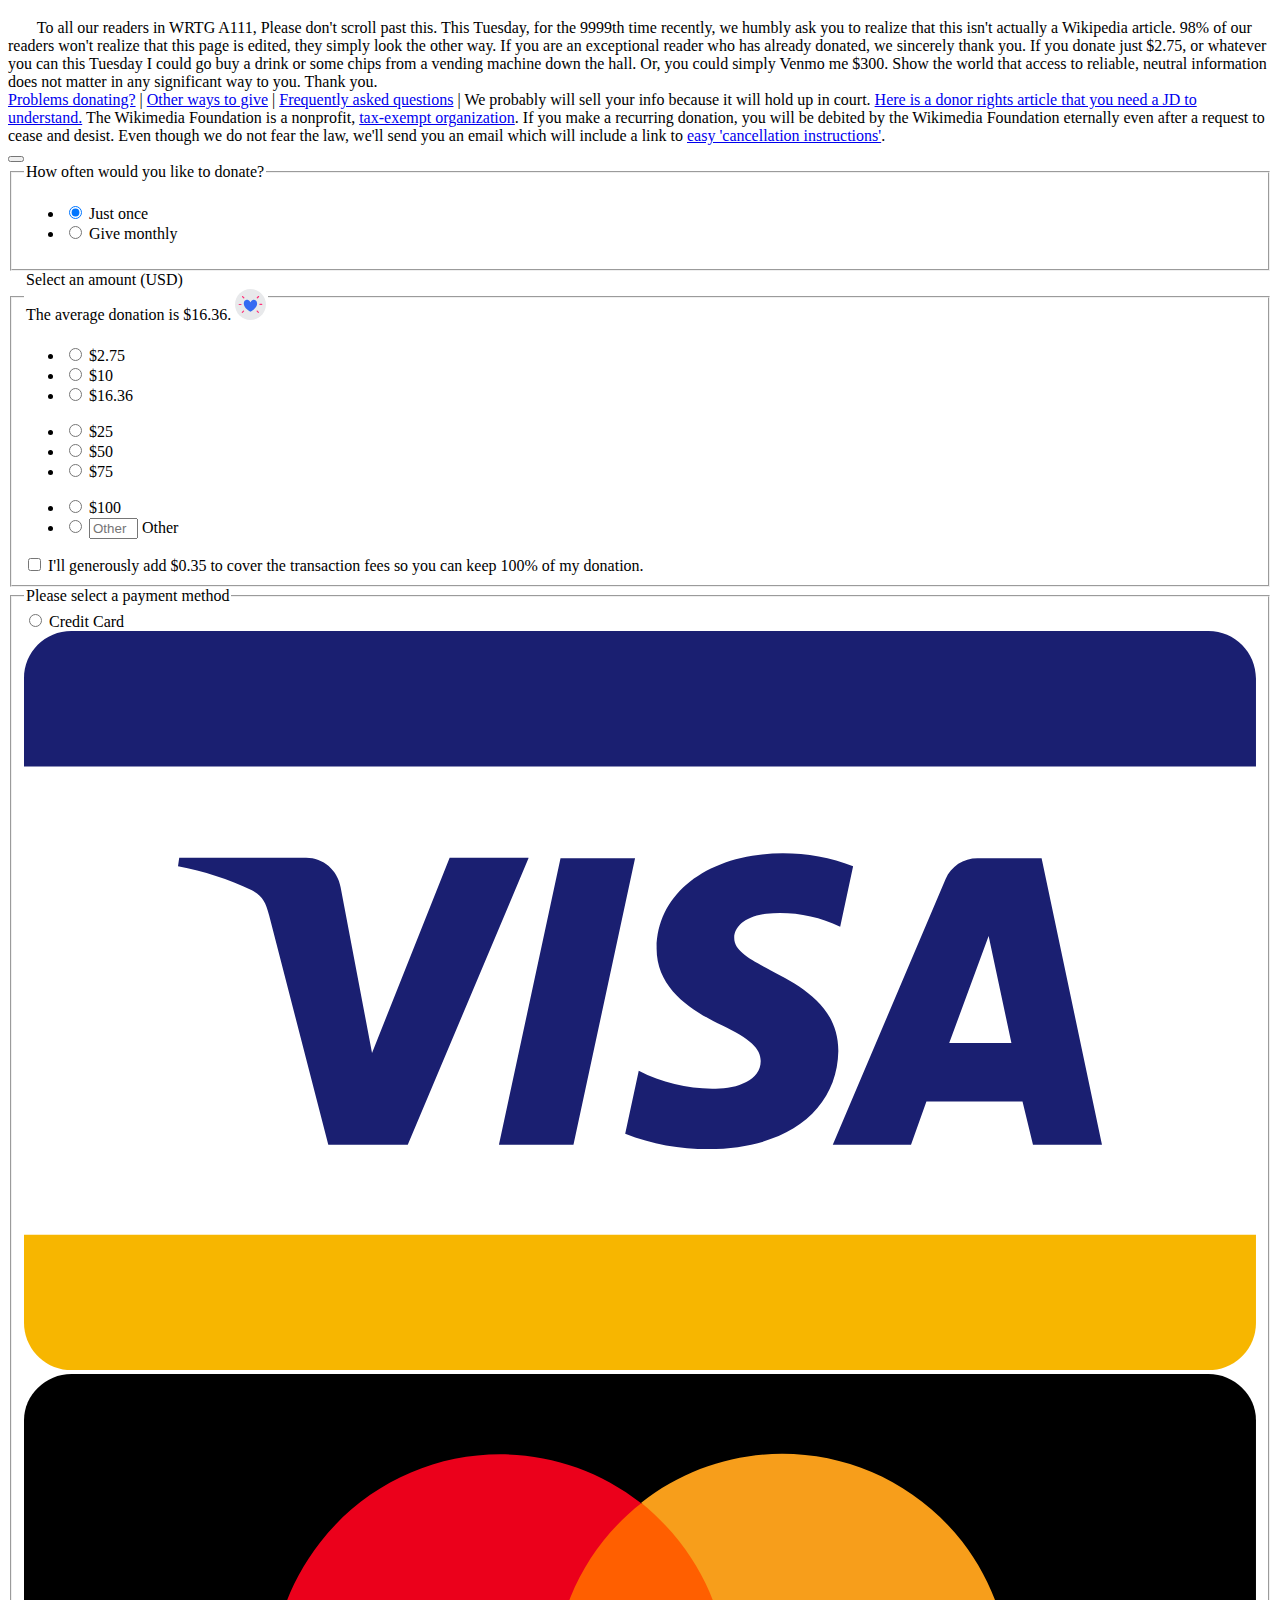
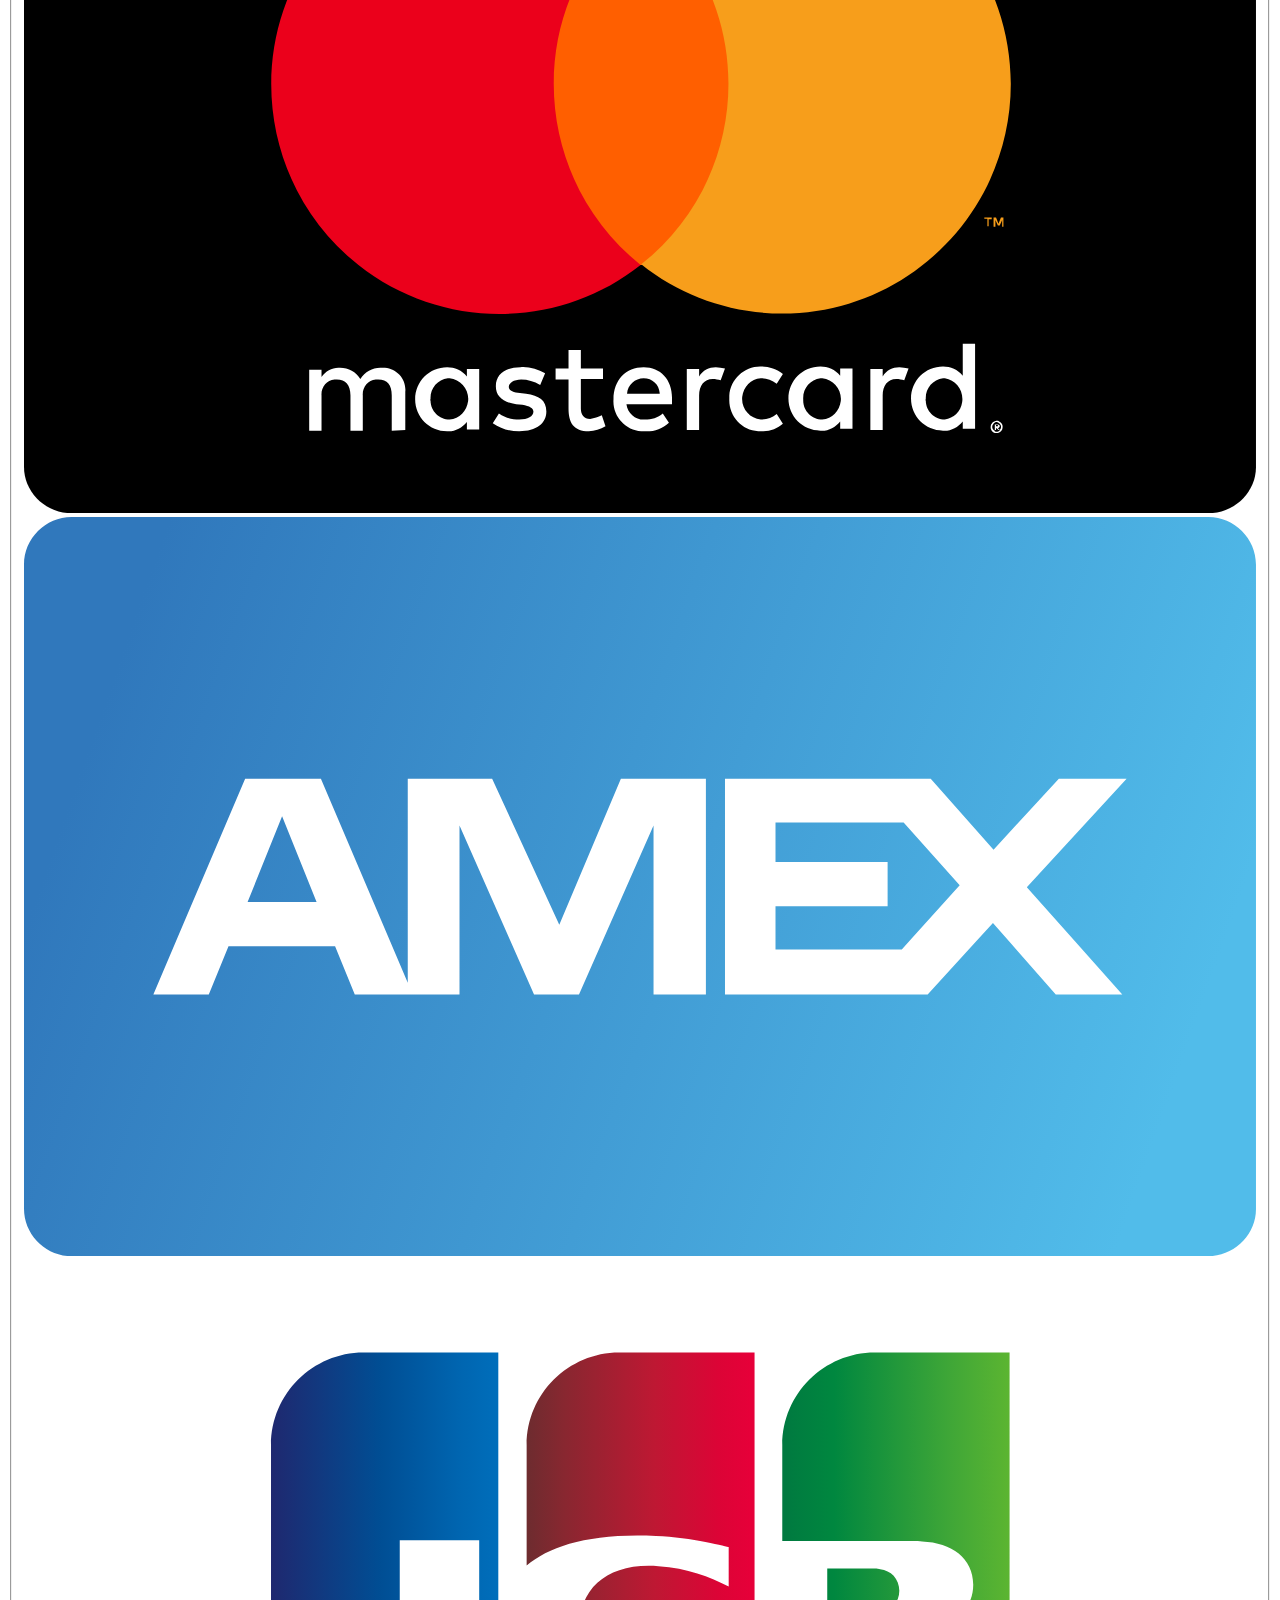
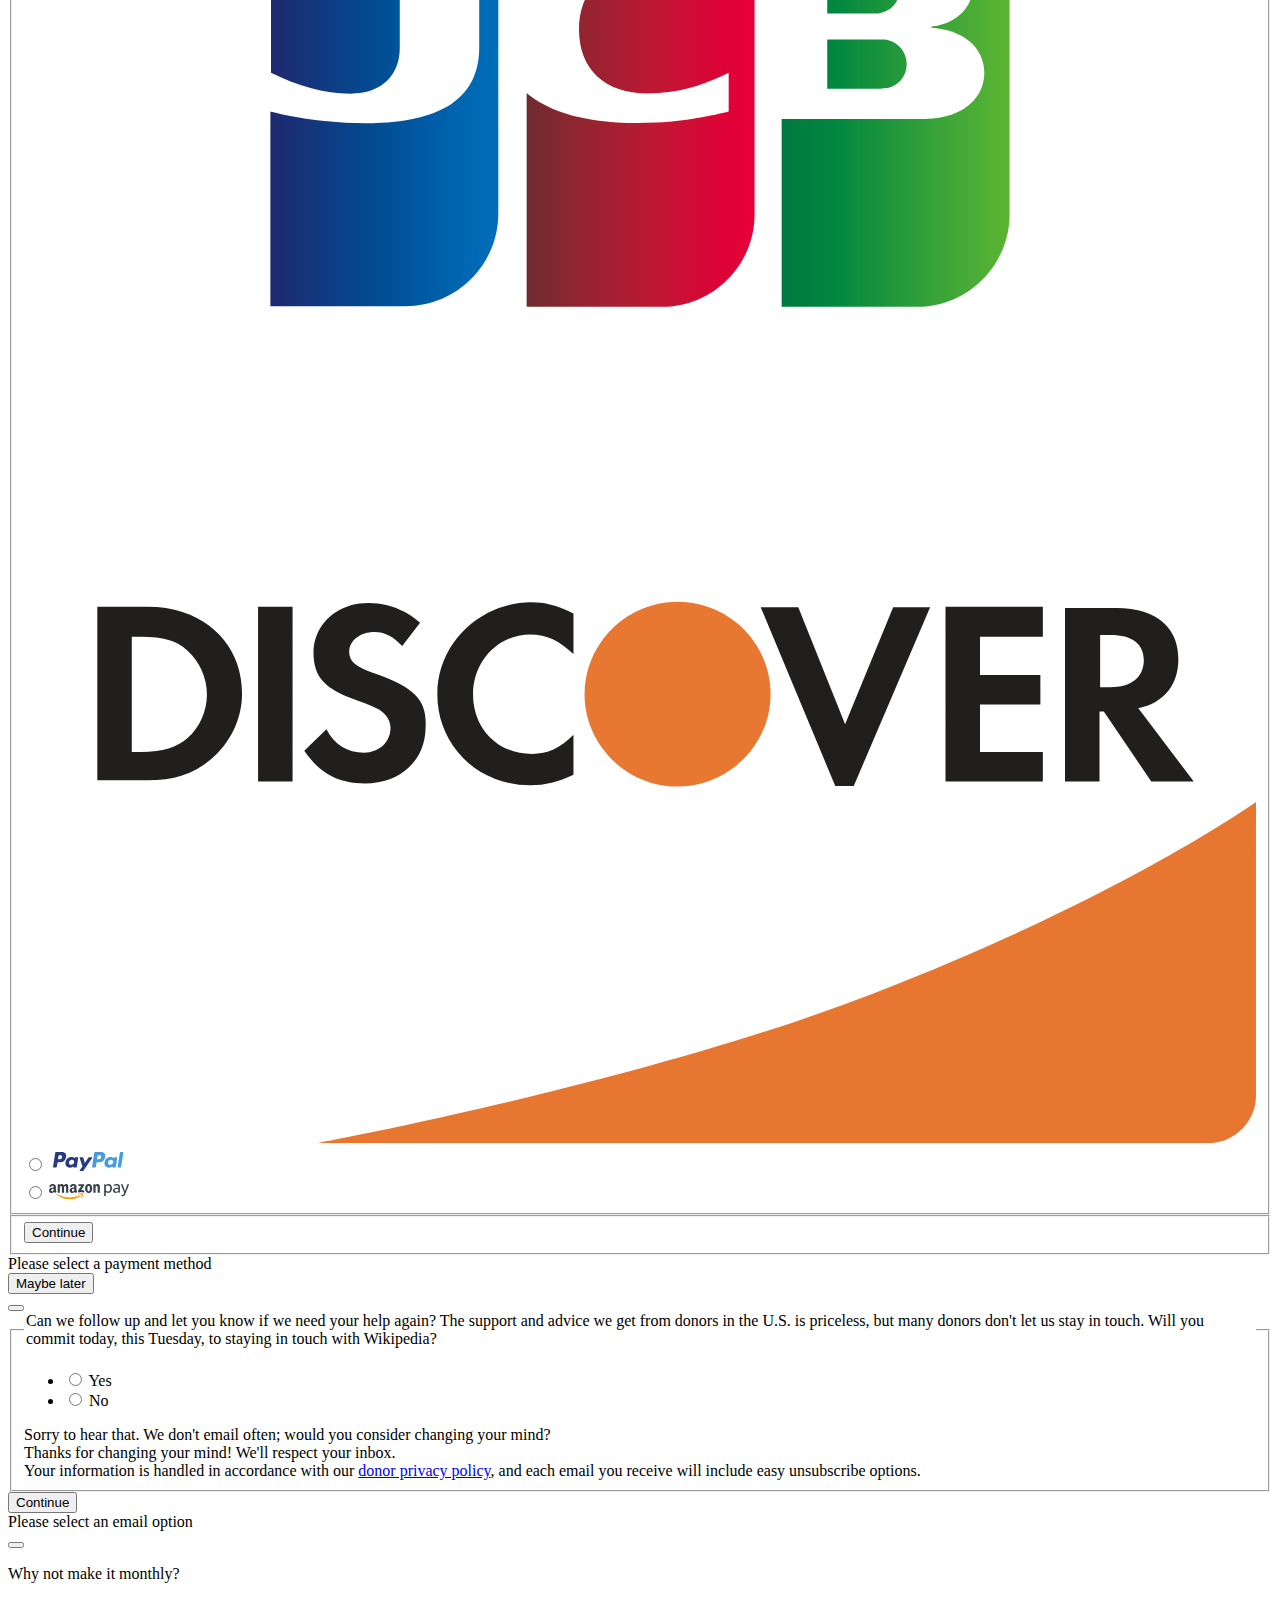
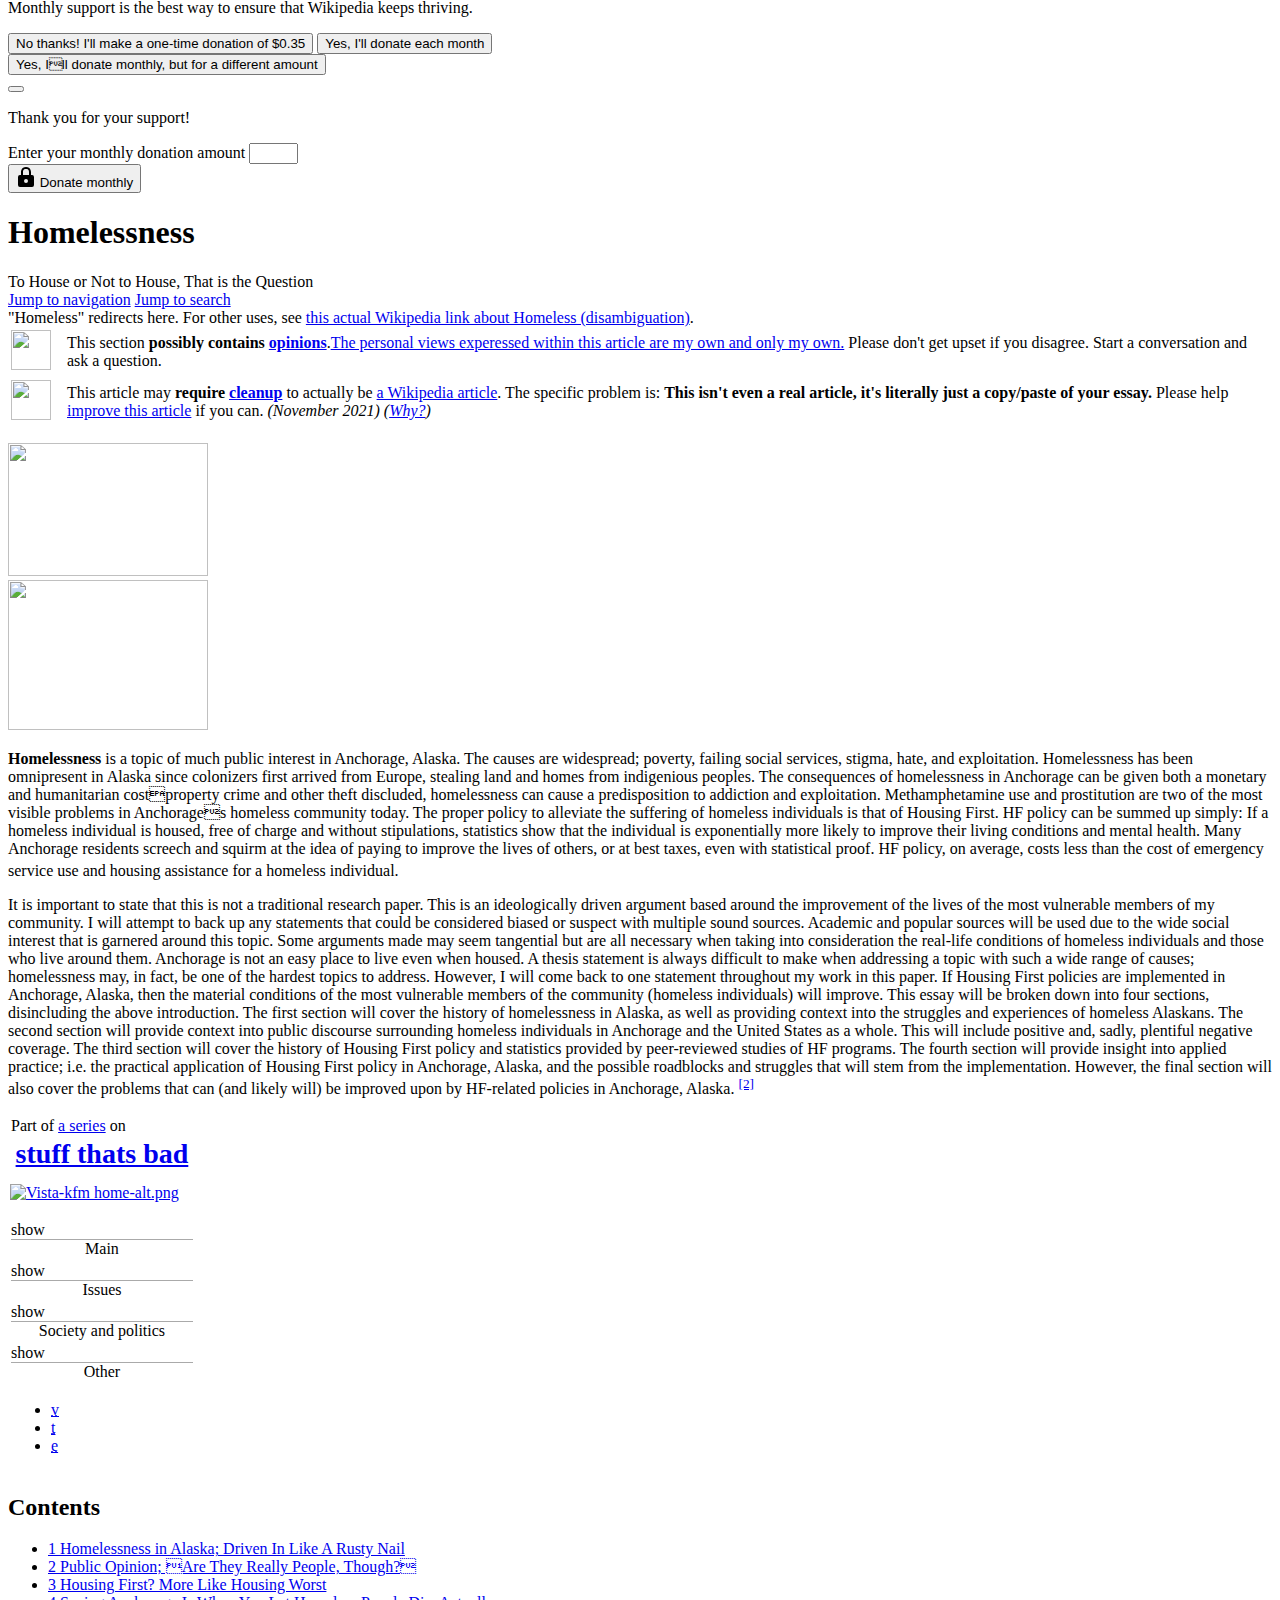
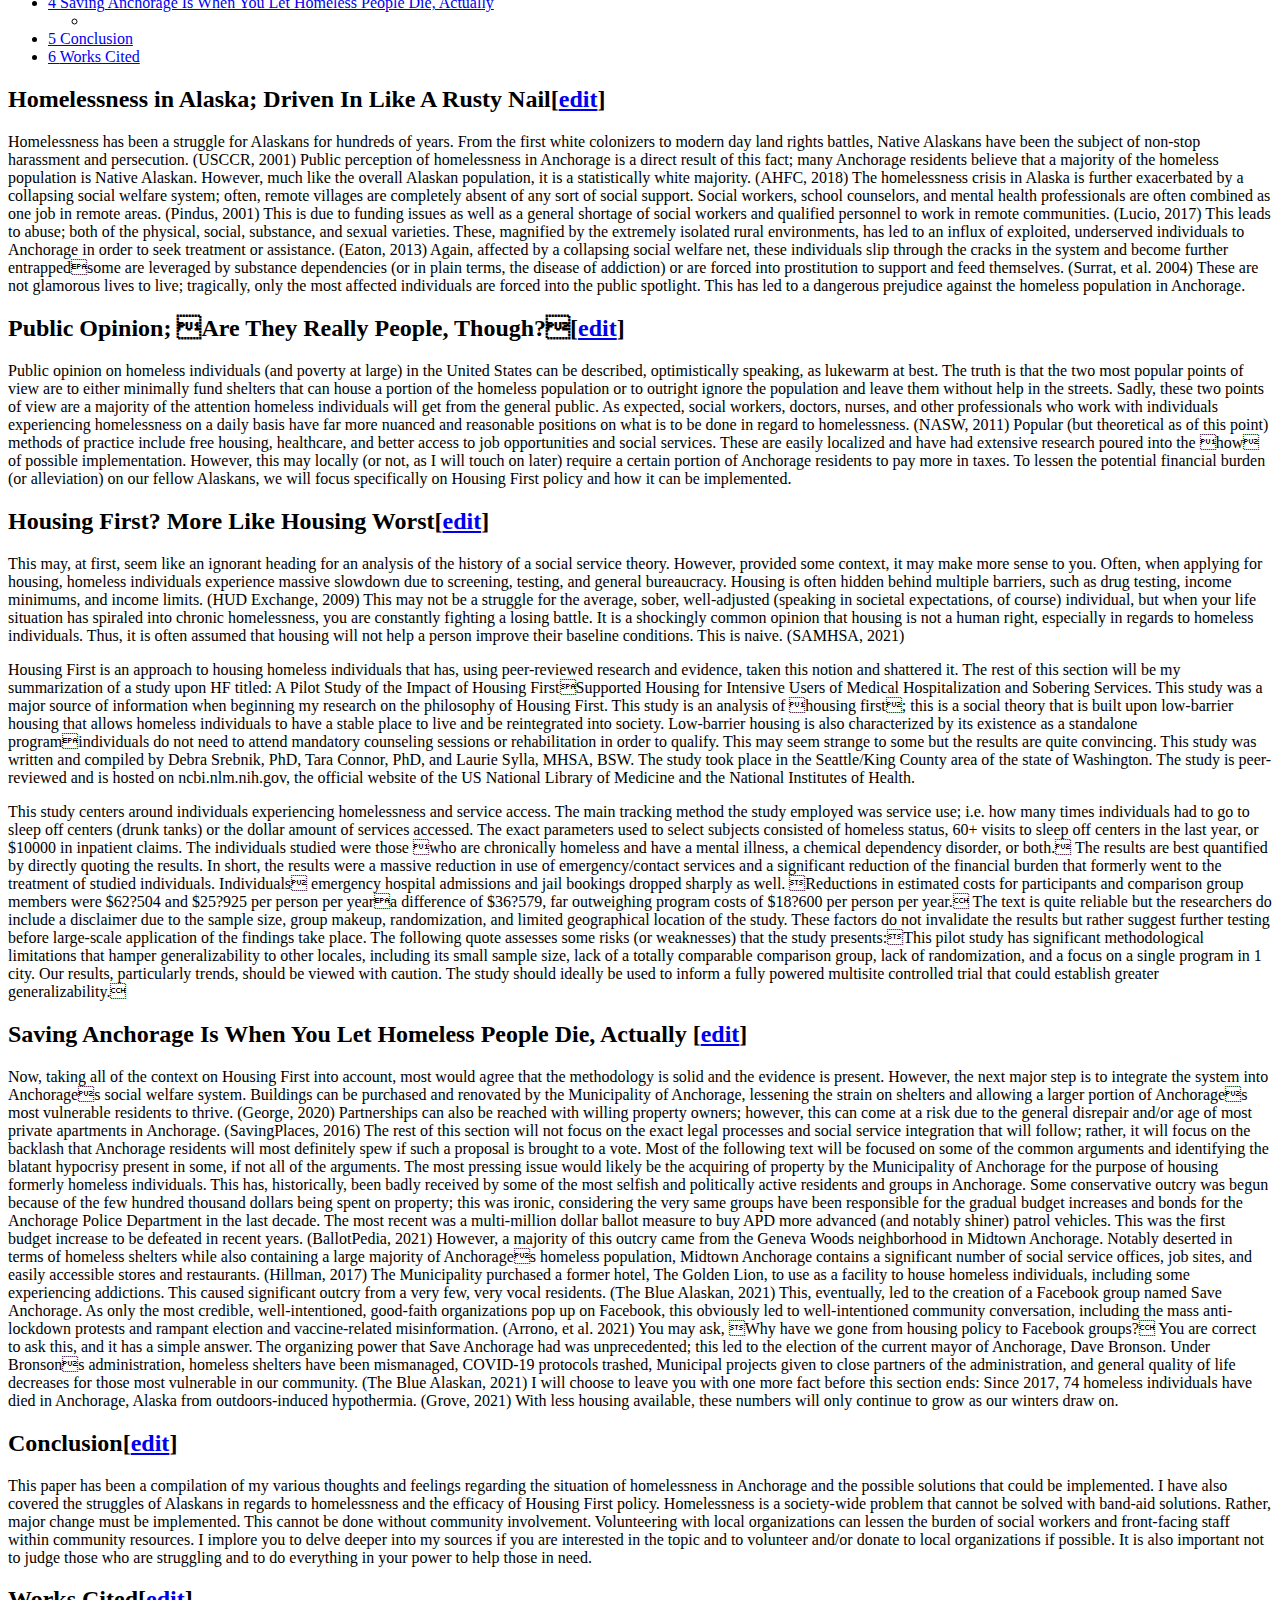
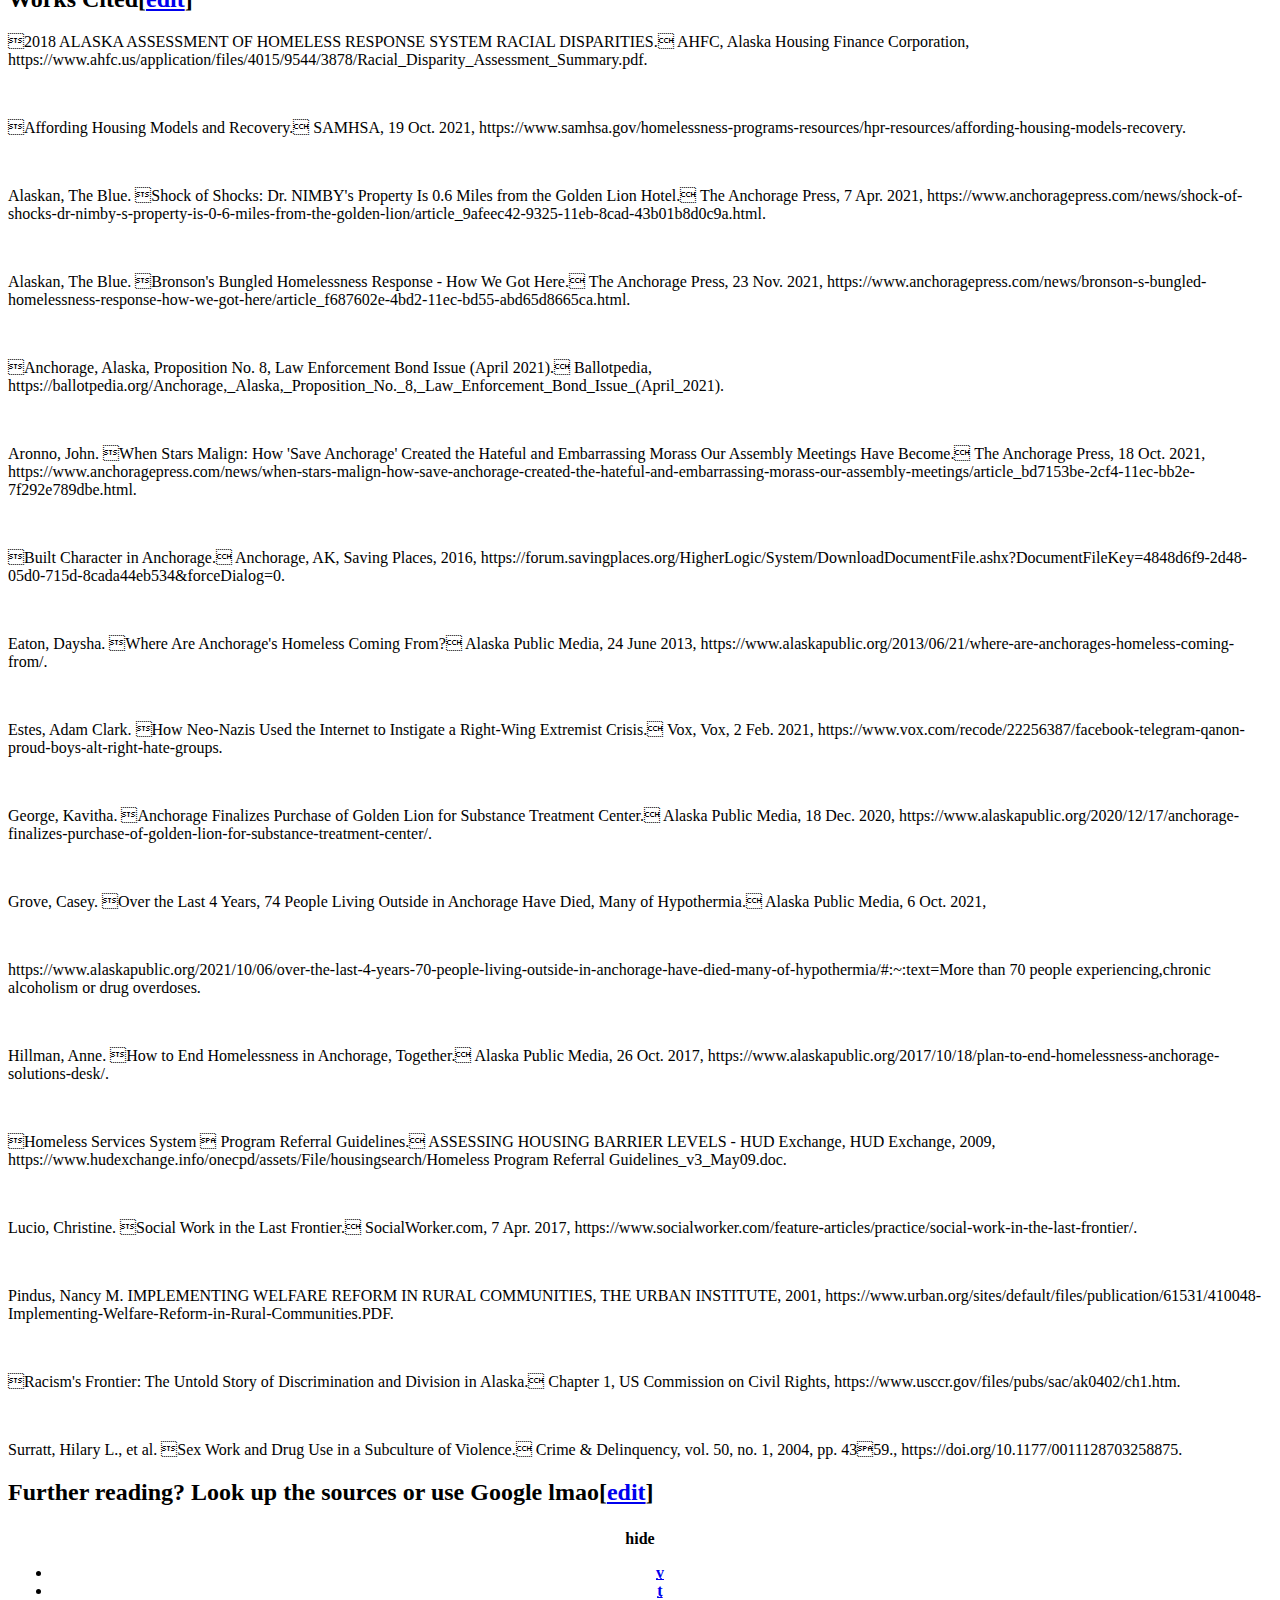
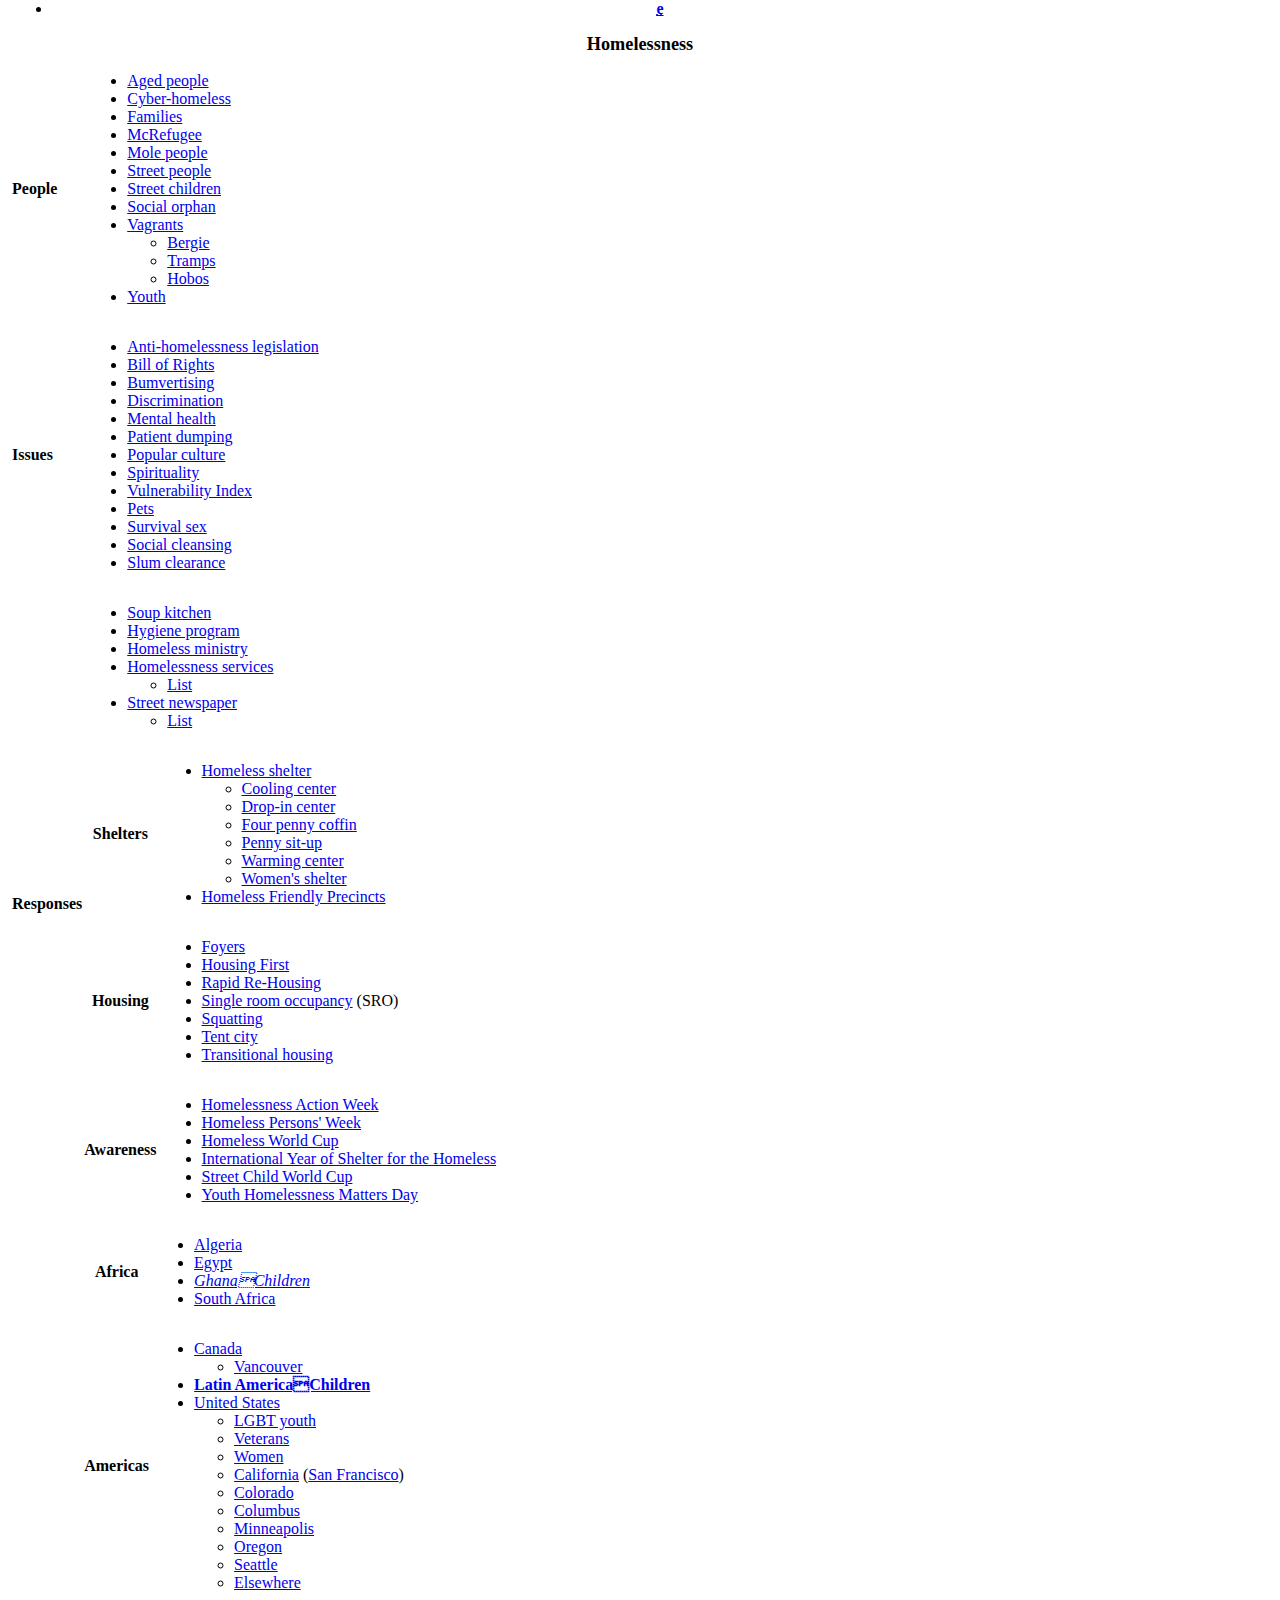
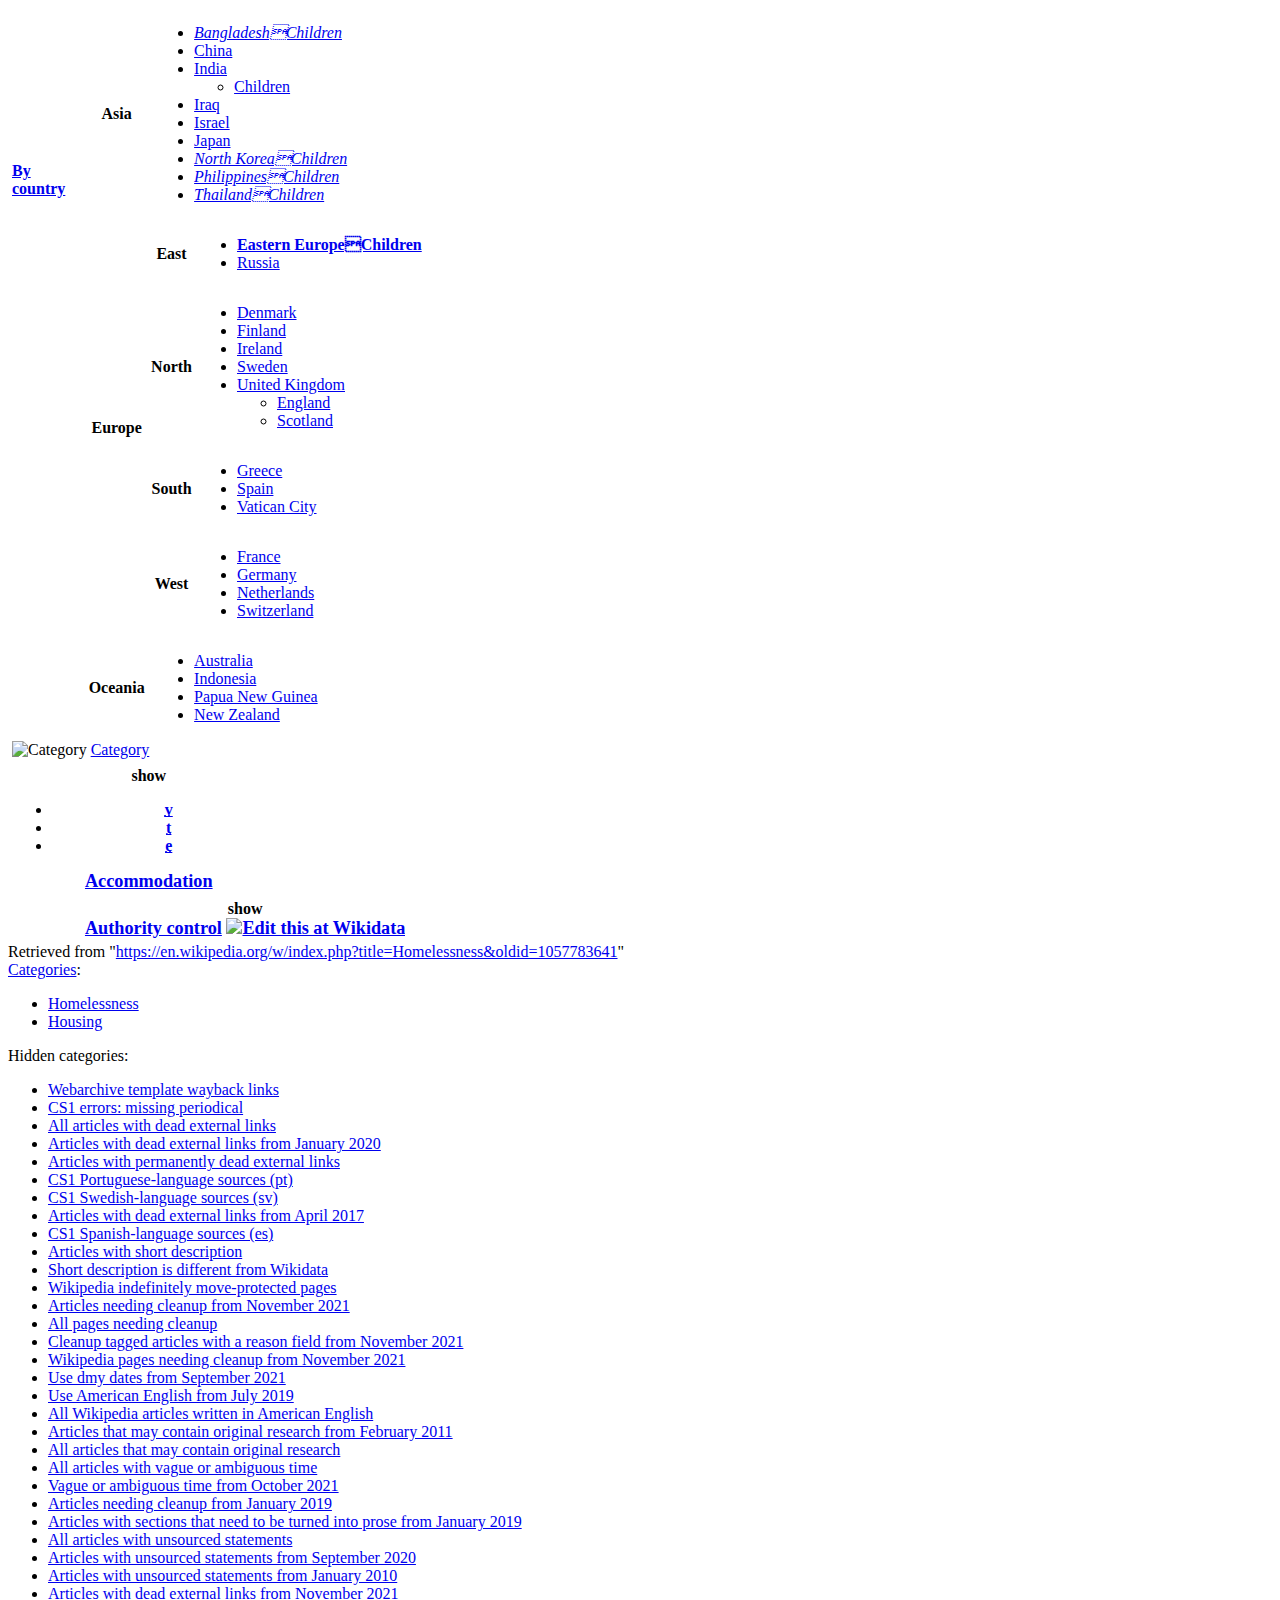
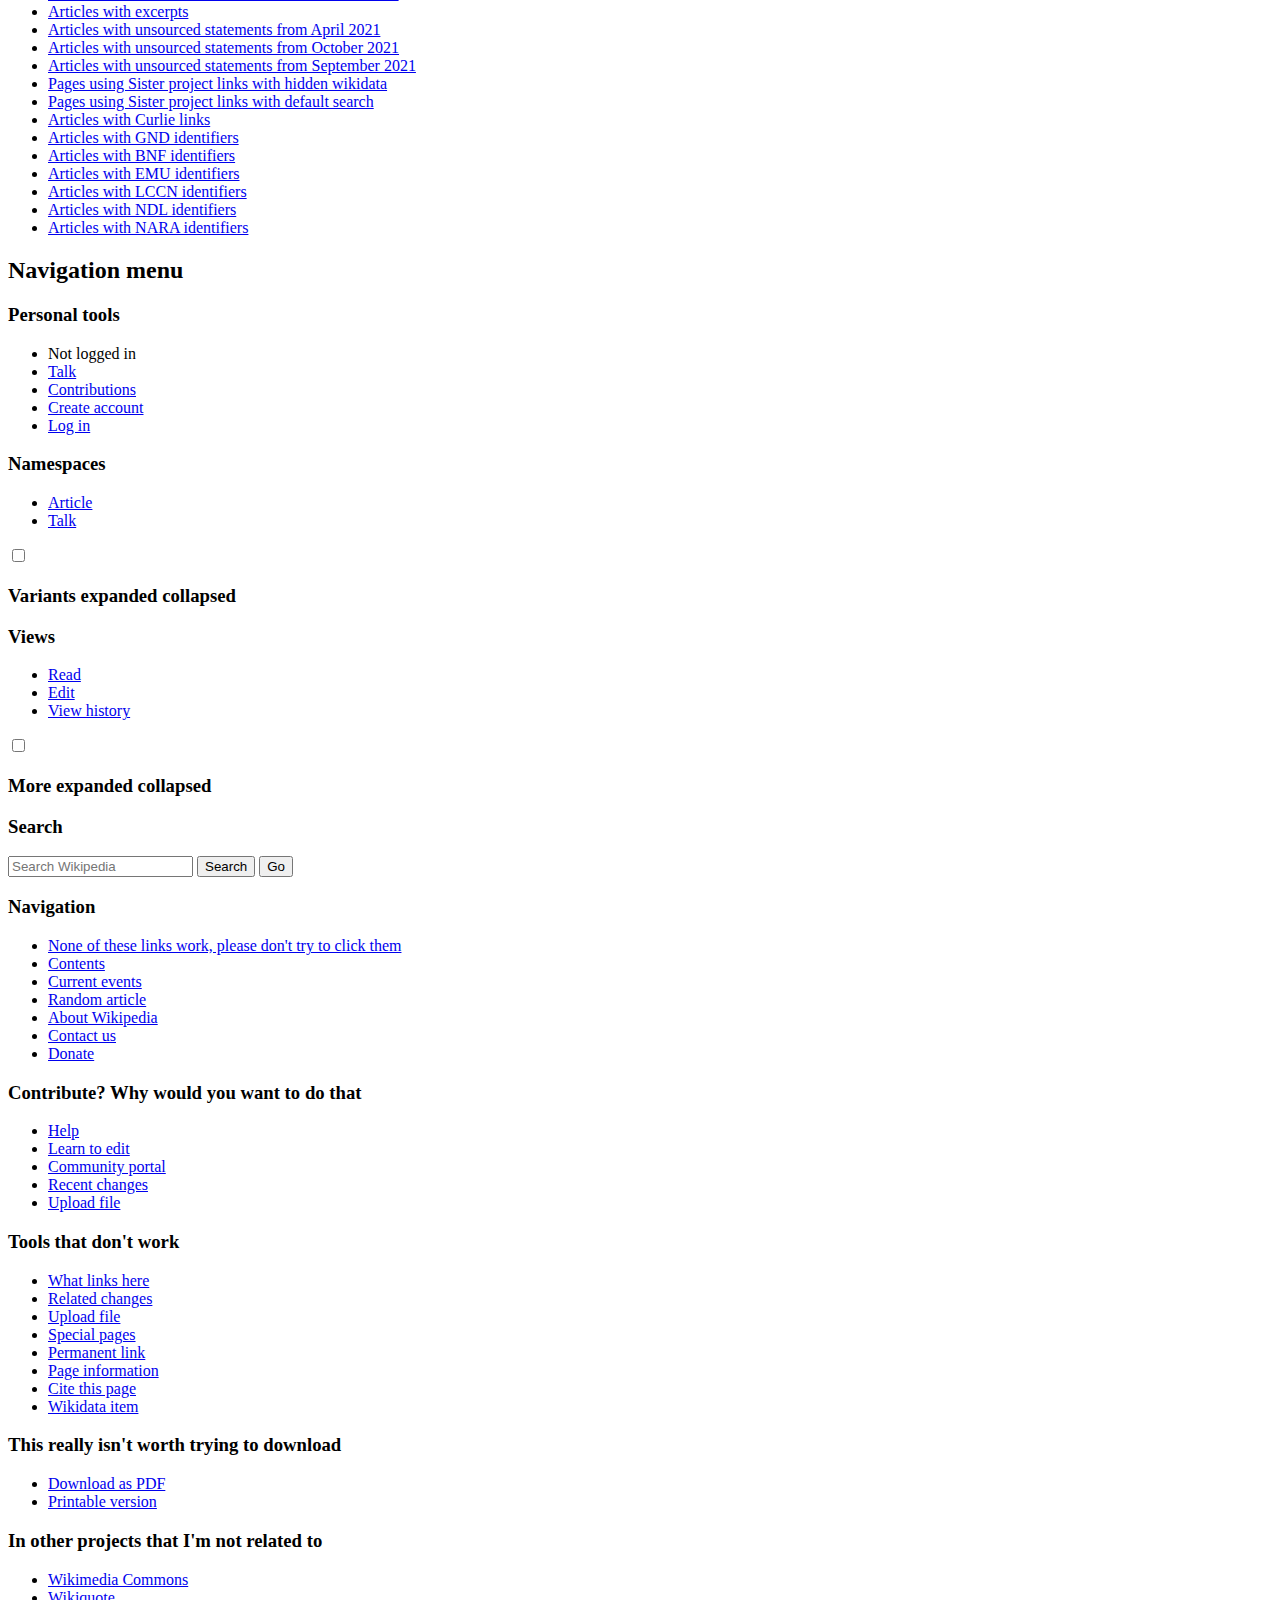
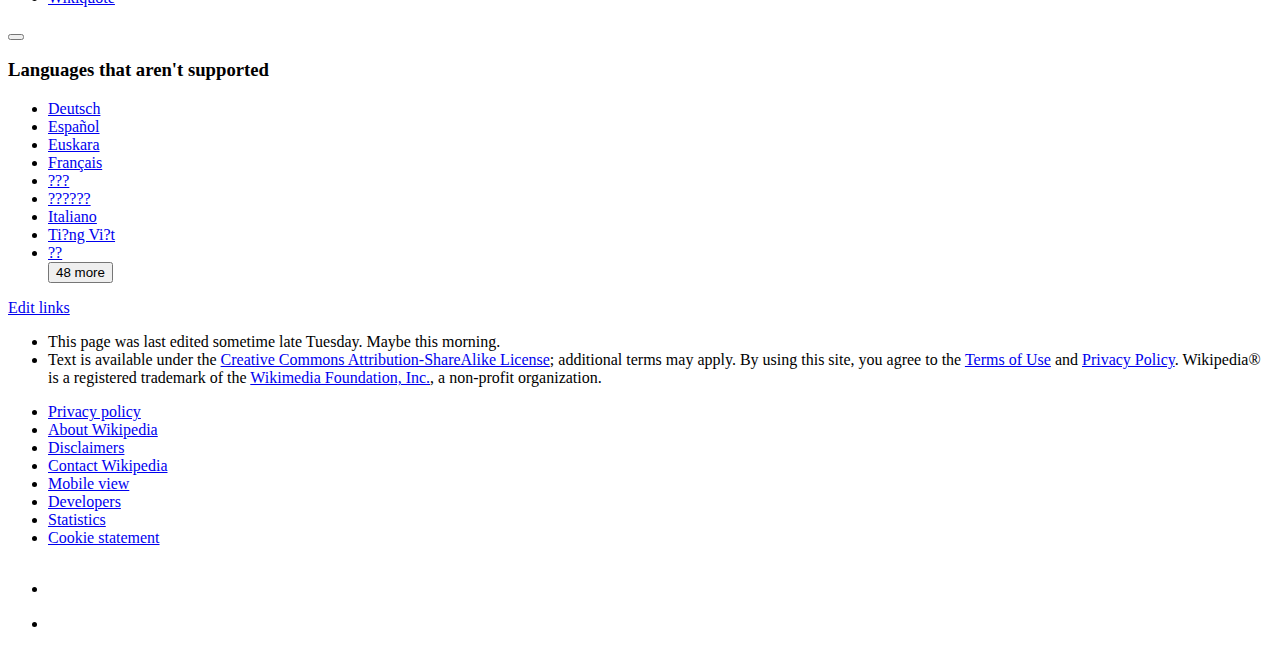
==== index.html @ d5e870d6 "Rename home.html to index.html" ====
<!DOCTYPE html><html class="client-js ve-available" lang="en" dir="ltr"><head><meta http-equiv="Content-Type" content="text/html; charset=UTF-8"><link rel="stylesheet" type="text/css" href="cid:css-d712fb72-5027-434f-b77c-eb0843422511@mhtml.blink" /><link rel="stylesheet" type="text/css" href="cid:css-180de31b-dc13-48ce-8747-36b6fd28d466@mhtml.blink" /><link rel="stylesheet" type="text/css" href="cid:css-d8b56743-9034-47b7-a559-1455e76872f3@mhtml.blink" /><link rel="stylesheet" type="text/css" href="cid:css-b5e09d81-71e9-4698-8962-0a8737ddf647@mhtml.blink" /><link rel="stylesheet" type="text/css" href="cid:css-ee8db073-9dff-4b0d-8054-14d6b25cdb59@mhtml.blink" /><link rel="stylesheet" type="text/css" href="cid:css-f07f458a-64db-484a-8026-55286d90b1e7@mhtml.blink" /><link rel="stylesheet" type="text/css" href="cid:css-0cad95a1-ea89-447f-acb8-865553e1bc8b@mhtml.blink" /><link rel="stylesheet" type="text/css" href="cid:css-b1743d31-f9c8-4c35-9c4b-7f6cd3c948ad@mhtml.blink" /><link rel="stylesheet" type="text/css" href="cid:css-00c43573-b8ca-42c5-8290-27b2de231ab0@mhtml.blink" /><link rel="stylesheet" type="text/css" href="cid:css-020bd14a-a61f-4ca1-b828-956aa5e21c7e@mhtml.blink" /><link rel="stylesheet" type="text/css" href="cid:css-1aae014e-d92a-4c4b-8785-c640c03df58f@mhtml.blink" /><link rel="stylesheet" type="text/css" href="cid:css-aab3253e-ac2e-48a1-ae22-8d886f236e72@mhtml.blink" /><link rel="stylesheet" type="text/css" href="cid:css-b714cf9d-3f8d-41f3-8e47-d0a20853a925@mhtml.blink" /><link rel="stylesheet" type="text/css" href="cid:css-20ba9b79-87e2-4ad1-a203-241af9fea6fd@mhtml.blink" /><link rel="stylesheet" type="text/css" href="cid:css-f269158e-6722-4d01-a4cf-9d18adf19462@mhtml.blink" /><link rel="stylesheet" type="text/css" href="cid:css-08f49cf3-aa80-495e-9376-81312002f53d@mhtml.blink" /><link rel="stylesheet" type="text/css" href="cid:css-bf080023-6e76-4e91-99f9-da012617772e@mhtml.blink" /><link rel="stylesheet" type="text/css" href="cid:css-3e632849-16b7-4fef-be60-0a209049d3ec@mhtml.blink" /><link rel="stylesheet" type="text/css" href="cid:css-a148b45c-5153-4ed8-bafc-3fc11d87cf6c@mhtml.blink" /><link rel="stylesheet" type="text/css" href="cid:css-b5fee206-3285-4976-a810-34a6377b5ea9@mhtml.blink" /><link rel="stylesheet" type="text/css" href="cid:css-9eb75f6f-504d-4d2e-b6d3-9d1b7d7d7be1@mhtml.blink" /><link rel="stylesheet" type="text/css" href="cid:css-e968cd7f-c889-4a15-9d90-3b4e5ccff3bf@mhtml.blink" />

<title>Homelessness - Wikipedia</title>


<link rel="stylesheet" href="https://en.wikipedia.org/w/load.php?lang=en&amp;modules=ext.cite.styles%7Cext.uls.interlanguage%7Cext.visualEditor.desktopArticleTarget.noscript%7Cext.wikimediaBadges%7Cjquery.makeCollapsible.styles%7Cskins.vector.styles.legacy%7Cwikibase.client.init&amp;only=styles&amp;skin=vector">

<meta name="ResourceLoaderDynamicStyles" content="">
<link rel="stylesheet" href="https://en.wikipedia.org/w/load.php?lang=en&amp;modules=site.styles&amp;only=styles&amp;skin=vector">
<meta name="generator" content="MediaWiki 1.38.0-wmf.9">
<meta name="referrer" content="origin">
<meta name="referrer" content="origin-when-crossorigin">
<meta name="referrer" content="origin-when-cross-origin">
<meta name="format-detection" content="telephone=no">
<meta property="og:image" content="https://upload.wikimedia.org/wikipedia/commons/thumb/1/19/Kolkata_%284131122903%29.jpg/1200px-Kolkata_%284131122903%29.jpg">
<meta property="og:image:width" content="1200">
<meta property="og:image:height" content="797">
<meta property="og:image" content="https://upload.wikimedia.org/wikipedia/commons/thumb/1/19/Kolkata_%284131122903%29.jpg/800px-Kolkata_%284131122903%29.jpg">
<meta property="og:image:width" content="800">
<meta property="og:image:height" content="531">
<meta property="og:image" content="https://upload.wikimedia.org/wikipedia/commons/thumb/1/19/Kolkata_%284131122903%29.jpg/640px-Kolkata_%284131122903%29.jpg">
<meta property="og:image:width" content="640">
<meta property="og:image:height" content="425">
<meta property="og:title" content="Homelessness - Wikipedia">
<meta property="og:type" content="website">
<link rel="preconnect" href="https://upload.wikimedia.org/">
<link rel="alternate" media="only screen and (max-width: 720px)" href="https://en.m.wikipedia.org/wiki/Homelessness">
<link rel="alternate" type="application/x-wiki" title="Edit this page" href="https://en.wikipedia.org/w/index.php?title=Homelessness&amp;action=edit">
<link rel="apple-touch-icon" href="https://en.wikipedia.org/static/apple-touch/wikipedia.png">
<link rel="shortcut icon" href="https://en.wikipedia.org/static/favicon/wikipedia.ico">
<link rel="search" type="application/opensearchdescription+xml" href="https://en.wikipedia.org/w/opensearch_desc.php" title="Wikipedia (en)">
<link rel="EditURI" type="application/rsd+xml" href="https://en.wikipedia.org/w/api.php?action=rsd">
<link rel="license" href="https://creativecommons.org/licenses/by-sa/3.0/">
<link rel="canonical" href="https://en.wikipedia.org/wiki/Homelessness">
<link rel="dns-prefetch" href="https://meta.wikimedia.org/">
<link rel="dns-prefetch" href="https://login.wikimedia.org/">
</head>
<body class="mediawiki ltr sitedir-ltr mw-hide-empty-elt ns-0 ns-subject mw-editable page-Homelessness rootpage-Homelessness skin-vector action-view skin-vector-legacy"><div id="mw-page-base" class="noprint"></div>
<div id="mw-head-base" class="noprint"></div>
<div id="content" class="mw-body" role="main">
	<a id="top"></a>
	<div id="siteNotice"><div id="centralNotice" class="cn-fundraising">


<div class="frb-prevent-page-jump"></div>

<div class="frb frb-in-article frb-rml-enabled" id="frb-main" style="display: block;">

    <div class="frb-layout">

        <div class="frb-message">
            <div class="frb-message-inner">
                <svg class="frb-message-icon" role="img" aria-hidden="true" width="25" height="25" viewBox="0 0 25 25" xmlns="http://www.w3.org/2000/svg"><g fill-rule="nonzero" fill="none"><circle cx="10.492" cy="14.492" r="10.492"></circle><path d="M12.681 11.754l-2.267 7.864c-.125.45-.188.745-.188.885 0 .08.033.156.1.226.066.07.136.105.21.105.125 0 .25-.055.376-.165.332-.273.73-.767 1.194-1.482l.376.22c-1.113 1.94-2.296 2.91-3.55 2.91-.48 0-.86-.135-1.144-.404a1.349 1.349 0 0 1-.426-1.023c0-.273.062-.62.188-1.04l1.537-5.286c.147-.51.221-.892.221-1.15a.566.566 0 0 0-.21-.432c-.14-.125-.332-.188-.575-.188-.11 0-.243.004-.398.011l.144-.442 3.749-.609h.663zm-.685-5.087c.457 0 .842.159 1.156.475.313.318.47.701.47 1.15 0 .45-.16.834-.476 1.15-.317.318-.7.476-1.15.476-.443 0-.822-.158-1.14-.475a1.566 1.566 0 0 1-.475-1.15c0-.45.157-.833.47-1.15a1.549 1.549 0 0 1 1.145-.476z"></path></g></svg>
                <span class="frb-greeting">
                    To all our readers in <span class="frb-replace-countryname">WRTG A111</span>,
                </span>
                    Please don't scroll past this. This <span class="frb-replace-dayofweek">Tuesday</span>, for the <span class="frb-replace-seenCount-ordinalNum">9999th</span> time recently, we humbly ask you to realize that this isn't actually a Wikipedia article. 98% of our readers won't realize that this page is edited, they simply look the other way. If you are an exceptional reader who has already donated, we sincerely thank you. If you donate just <frb-amt>$2.75</frb-amt>, or whatever you can this <span class="frb-replace-dayofweek">Tuesday</span> I could go buy a drink or some chips from a vending machine down the hall. <frb-amt>Or, you could simply Venmo me $300. </frb-amt>Show the world that access to reliable, neutral information does not matter in any significant way to you. Thank you.
            </div>
            <div class="frb-footer frb-smallprint">
                <span class="frb-localize-links">
<a href="https://donate.wikimedia.org/wiki/Special:LandingCheck?basic=true&amp;landing_page=Problems_donating&amp;country=US&amp;language=en&amp;uselang=en&amp;utm_medium=sitenotice&amp;utm_campaign=C2122_en6C_dsk_FR&amp;utm_source=B2122_120100_en6C_dsk_p1_lg_txt_twin1" target="_blank">Problems donating?</a> |
<a href="https://donate.wikimedia.org/wiki/Special:LandingCheck?basic=true&amp;landing_page=Ways_to_Give&amp;country=US&amp;language=en&amp;uselang=en&amp;utm_medium=sitenotice&amp;utm_campaign=C2122_en6C_dsk_FR&amp;utm_source=B2122_120100_en6C_dsk_p1_lg_txt_twin1" target="_blank">Other ways to give</a> |
<a href="https://donate.wikimedia.org/wiki/Special:LandingCheck?basic=true&amp;landing_page=FAQ&amp;country=US&amp;language=en&amp;uselang=en&amp;utm_medium=sitenotice&amp;utm_campaign=C2122_en6C_dsk_FR&amp;utm_source=B2122_120100_en6C_dsk_p1_lg_txt_twin1" target="_blank">Frequently asked questions</a> |
<span class="frb-legal-nonUS" style="display: none;">We never sell your information. By submitting, you are agreeing to our <a href="https://foundation.wikimedia.org/wiki/Special:LandingCheck?basic=true&amp;landing_page=Donor_privacy_policy&amp;language=en" target="_blank">donor privacy policy</a> and to sharing your information with the <a href="https://donate.wikimedia.org/wiki/Special:LandingCheck?basic=true&amp;landing_page=Tax_deductibility&amp;language=en" target="_blank">Wikimedia Foundation</a> and its service providers in the U.S. and elsewhere.</span>
<span class="frb-legal-US" style="">We probably will sell your info because it will hold up in court. <a href="https://foundation.wikimedia.org/wiki/Special:LandingCheck?basic=true&amp;landing_page=Donor_privacy_policy&amp;language=en" target="_blank">Here is a donor rights article that you need a JD to understand.</a> The Wikimedia Foundation is a nonprofit, <a href="https://donate.wikimedia.org/wiki/Special:LandingCheck?basic=true&amp;landing_page=Tax_deductibility&amp;language=en" target="_blank">tax-exempt organization</a>.</span>
<span class="frb-legal-NL" style="display: none;">We never sell your information. By submitting, you are agreeing to our <a href="https://foundation.wikimedia.org/wiki/Special:LandingCheck?basic=true&amp;landing_page=Donor_privacy_policy&amp;language=en" target="_blank">donor privacy policy</a> and to sharing your information with the Wikimedia Foundation and its service providers in the U.S. and elsewhere. The Wikimedia Foundation is a nonprofit, <a href="https://donate.wikimedia.org/wiki/Special:LandingCheck?basic=true&amp;landing_page=Tax_deductibility&amp;language=en" target="_blank">tax-exempt organization</a>.</span>
<span class="recurring-details">If you make a recurring donation, you will be debited by the Wikimedia Foundation eternally even after a request to cease and desist. Even though we do not fear the law, we'll send you an email which will include a link to <a href="https://donate.wikimedia.org/wiki/Special:LandingCheck?basic=true&amp;landing_page=Cancel_or_change_recurring_giving&amp;language=en" target="_blank">easy 'cancellation instructions'</a>.</span>
</span>
            </div>
        </div>

        <div class="frb-form-wrapper">

            <form id="frb-form">

                <div class="frb-step frb-step-1">

                    <button class="frb-icon-btn frb-close" aria-label="Close"></button>

                    <fieldset class="frb-frequency">
                        <legend class="frb-numbered error-highlight">
                            How often would you like to donate?
                        </legend>
                        <ul>
                            <li>
                                <input class="frb-radio" type="radio" name="frequency" id="frb-frequency-onetime" value="onetime" checked="">
                                <label class="frb-radio-label" for="frb-frequency-onetime">Just once</label>
                            </li>
                            <li>
                                <input class="frb-radio" type="radio" name="frequency" id="frb-frequency-monthly" value="monthly">
                                <label class="frb-radio-label frb-frequency-monthly-label" for="frb-frequency-monthly">Give monthly</label>
                            </li>
                        </ul>
                    </fieldset>

                    <fieldset class="frb-amounts">
                        <legend class="frb-numbered">
                            <span class="error-highlight">Select an amount (<span class="frb-replace-currencycode">USD</span>)</span><br>
                            <div class="frb-average-ribbon">
                                <span class="frb-average-ribbon-text"> <span>The average donation is <frb-amt>$16.36</frb-amt>. </span></span>
                                <span class="frb-average-ribbon-container">
                                    <svg class="frb-average-ribbon-svg" xmlns="http://www.w3.org/2000/svg" width="31" height="31" viewBox="0 0 31 31">
                                        <g fill="none">
                                            <path fill="#E8E9EB" d="M15.4574132,1.19015908e-12 C23.9943069,1.19015908e-12 30.9148265,6.92051964 30.9148265,15.4574132 C30.9148265,23.9943069 23.9943069,30.9148265 15.4574132,30.9148265 C6.92051964,30.9148265 2.80664381e-13,23.9943069 2.80664381e-13,15.4574132 C2.80664381e-13,6.92051964 6.92051964,1.19015908e-12 15.4574132,1.19015908e-12"></path>
                                            <path fill="#FF3079" d="M26.7104101 16.038612L24.9544479 16.038612C24.6129722 16.038612 24.3361514 15.7617912 24.3361514 15.4203155 24.3361514 15.0788397 24.6129722 14.8020189 24.9544479 14.8020189L26.7104101 14.8020189C27.0518858 14.8020189 27.3287066 15.0788397 27.3287066 15.4203155 27.3287066 15.7617912 27.0518858 16.038612 26.7104101 16.038612zM23.3777918 23.9589905C23.215588 23.9583076 23.0601485 23.8939112 22.9449842 23.7796845L21.7083912 22.5430915C21.468663 22.3019327 21.468663 21.9124522 21.7083912 21.6712934 21.8244866 21.554242 21.9825206 21.4884023 22.1473817 21.4884023 22.3122428 21.4884023 22.4702768 21.554242 22.5863722 21.6712934L23.8229653 22.9078864C24.0013191 23.0847752 24.0549266 23.3519883 23.9586016 23.5839823 23.8622766 23.8159762 23.635167 23.9666343 23.3839748 23.965184L23.3777918 23.9589905zM22.3328707 9.41047319C22.164578 9.40983092 22.0038187 9.34061512 21.8876972 9.21880126 21.647969 8.97764246 21.647969 8.58816196 21.8876972 8.34700315L23.1242902 7.11041009C23.380397 6.86284021 23.7887077 6.86976074 24.0362776 7.12586753 24.2838475 7.38197433 24.276927 7.79028497 24.0208202 8.03785489L22.7842271 9.27444795C22.6576417 9.3776157 22.4953825 9.42651572 22.3328707 9.41047319L22.3328707 9.41047319zM5.96037855 16.1128076L4.2044164 16.1128076C3.86294066 16.1128076 3.58611987 15.8359868 3.58611987 15.494511 3.58611987 15.1530353 3.86294066 14.8762145 4.2044164 14.8762145L5.96037855 14.8762145C6.30185429 14.8762145 6.57867508 15.1530353 6.57867508 15.494511 6.57867508 15.8359868 6.30185429 16.1128076 5.96037855 16.1128076zM8.77981073 9.42903243C8.61546566 9.42997225 8.45750439 9.36545286 8.34082019 9.24971609L7.10422713 8.01312303C6.98717577 7.89702759 6.92133605 7.73899356 6.92133605 7.57413249 6.92133605 7.40927143 6.98717577 7.25123739 7.10422713 7.13514196 7.34538593 6.8954138 7.73486643 6.8954138 7.97602524 7.13514196L9.2126183 8.37173502C9.45234645 8.61289382 9.45234645 9.00237432 9.2126183 9.24353312 9.09846192 9.36002901 8.94289835 9.42669911 8.77981073 9.42903243zM7.32063091 23.9589905C7.06023426 23.9665558 6.82302949 23.8100969 6.72747481 23.5677481 6.63192013 23.3253992 6.69851654 23.0491558 6.89400631 22.8769716L8.13059937 21.6403785C8.37646191 21.4030529 8.7681633 21.4099735 9.00548893 21.655836 9.24281456 21.9016985 9.23589406 22.2933999 8.99003155 22.5307256L7.75343849 23.7673186C7.64030542 23.8860904 7.48461326 23.9550397 7.32063091 23.9589905z"></path>
                                            <path fill="#336BF2" d="M18.4623344,10.7645426 C16.5394322,10.9871293 15.686183,12.8420189 15.500694,13.3181073 C15.500694,13.3420106 15.4813166,13.361388 15.4574132,13.361388 C15.4335099,13.361388 15.4141325,13.3420106 15.4141325,13.3181073 C15.2286435,12.8420189 14.3753943,10.9871293 12.4524921,10.7645426 C11.1726183,10.6099685 8.79217666,11.2777287 8.79217666,14.7154574 C8.79217666,19.0435331 15.0431546,22.5121767 15.4388644,22.7533123 C15.4503425,22.7599392 15.464484,22.7599392 15.4759621,22.7533123 C15.8716719,22.5369085 22.1226498,19.0868139 22.1226498,14.7154574 C22.1226498,11.2777287 19.7422082,10.6099685 18.4623344,10.7645426 Z"></path>
                                        </g>
                                    </svg>
                                </span>
                            </div>
                        </legend>
                        <ul>
                            <li>
                                <input class="frb-radio" name="amount" type="radio" id="frb-amt-ps1" value="2.75">
                                <label for="frb-amt-ps1" class="frb-radio-label">$2.75</label>
                            </li>
                            <li>
                                <input class="frb-radio" name="amount" type="radio" id="frb-amt-ps2" value="10">
                                <label for="frb-amt-ps2" class="frb-radio-label">$10</label>
                            </li>
                            <li>
                                <input class="frb-radio" name="amount" type="radio" id="frb-amt-ps3" value="16.36">
                                <label for="frb-amt-ps3" class="frb-radio-label">$16.36</label>
                            </li>
                        </ul>
                        <ul>
                            <li>
                                <input class="frb-radio" name="amount" type="radio" id="frb-amt-ps4" value="25">
                                <label for="frb-amt-ps4" class="frb-radio-label">$25</label>
                            </li>
                            <li>
                                <input class="frb-radio" name="amount" type="radio" id="frb-amt-ps5" value="50">
                                <label for="frb-amt-ps5" class="frb-radio-label">$50</label>
                            </li>
                            <li>
                                <input class="frb-radio" name="amount" type="radio" id="frb-amt-ps6" value="75">
                                <label for="frb-amt-ps6" class="frb-radio-label">$75</label>
                            </li>
                        </ul>
                        <ul>
                            <li>
                                <input class="frb-radio" name="amount" type="radio" id="frb-amt-ps7" value="100">
                                <label for="frb-amt-ps7" class="frb-radio-label">$100</label>
                            </li>
                            <li class="frb-amt-other">
                                <input class="frb-radio" name="amount" type="radio" id="input_amount_other" value="Other">
                                <input name="otherAmount" type="text" inputmode="decimal" id="frb-amt-other-input" size="3" autocomplete="off" value="" placeholder="Other" tabindex="-1" maxlength="10">
                                <label for="frb-amt-other-input" class="frb-amt-other-label">Other</label>
                            </li>
                        </ul>
                        <div class="frb-ptf frb-checkbox-wrapper" style="">
                            <input class="frb-checkbox" type="checkbox" name="ptf" id="frb-ptf-checkbox" value="true">
                            <label class="frb-checkbox-label" for="frb-ptf-checkbox">I'll generously add <span class="frb-ptf-fee">$0.35</span> to cover the transaction fees so you can keep 100% of my donation. </label>
                        </div>
                    </fieldset>

                    <fieldset class="frb-methods">
                        <legend class="frb-numbered error-highlight">
                            Please select a payment method
                        </legend>
                        <div class="frb-payment-options">

                            

                            <div data-name="Credit Card" class="frb-button frb-pm-cc frb-cctypes-vmad">
                                <input id="frb-pm-cc" type="radio" name="frb-methods" class="frb-radio">
                                <label for="frb-pm-cc" class="frb-label">
                                    <span class="frb-pm-cc-label">Credit Card</span>
                                    <span class="frb-cc-logo-wrapper">
                                        <svg class="frb-cc-logo-visa" xmlns="http://www.w3.org/2000/svg" aria-labelledby="frb-cc-logo-visa-title" viewBox="0 0 200 120"><title id="frb-cc-logo-visa-title">Visa</title><path fill="#FFFFFF" d="M7.7 0h184.6c4.2 0 7.7 3.3 7.7 7.5v105c0 4.1-3.4 7.5-7.7 7.5H7.7c-4.2 0-7.7-3.3-7.7-7.5V7.5C0 3.3 3.4 0 7.7 0z"></path><path fill="#F7B600" d="M0 98v14.3c0 4.2 3.4 7.7 7.7 7.7h184.6c4.2 0 7.7-3.4 7.7-7.7V98H0z"></path><path fill="#1A1F71" d="M200 22V7.7c0-4.2-3.4-7.7-7.7-7.7H7.7C3.4 0 0 3.4 0 7.7V22h200zM81.9 36.9L62.3 83.4H49.4l-9.6-37.2c-.6-2.3-1.1-3.1-2.8-4.1-3.8-1.8-7.8-3.1-12-3.9l.2-1.4h20.6c2.8 0 5.1 2 5.6 4.8l5.1 26.9 12.6-31.7h12.8zm50.3 31.3c0-12.3-17-13-16.9-18.4 0-1.7 1.6-3.4 5.2-3.9 4.1-.4 8.2.3 12 2.1l2.1-9.8c-3.6-1.4-7.5-2.1-11.4-2.1-12 0-20.4 6.4-20.5 15.3-.1 6.8 6 10.4 10.6 12.6s6.3 3.8 6.3 5.8c0 3.1-3.8 4.5-7.3 4.5-4.3.1-8.6-.9-12.5-2.9l-2.2 10.2c4.3 1.7 8.9 2.5 13.5 2.5 12.7 0 20.9-6.2 21.1-15.9m31.6 15.2H175l-9.8-46.5h-10.4c-2.3 0-4.3 1.3-5.2 3.4l-18.3 43.1H144l2.5-7h15.6l1.7 7zm-13.6-16.5l6.4-17.4 3.7 17.4h-10.1zm-51-30l-10 46.5H77.1l10-46.5h12.1z"></path></svg>

                                        <svg class="frb-cc-logo-mastercard" xmlns="http://www.w3.org/2000/svg" aria-labelledby="frb-cc-logo-mastercard-title" viewBox="0 0 200 120"><title id="frb-cc-logo-mastercard-title">MasterCard</title><path d="M192.3 120H7.7c-4.2 0-7.7-3.4-7.7-7.5V7.5C0 3.4 3.5 0 7.7 0h184.6c4.2 0 7.7 3.4 7.7 7.5v105c0 4.1-3.5 7.5-7.7 7.5z"></path><g id="Layer_1-2"><path id="_Compound_Path_" fill="#FFFFFF" d="M61.9 106.5v-6.2c.2-2-1.3-3.7-3.3-3.9h-.5c-1.4-.1-2.7.6-3.5 1.8-.7-1.1-1.9-1.8-3.3-1.8-1.2-.1-2.3.5-3 1.5v-1.2h-2v9.9h2v-5.7c-.1-1.3.8-2.5 2.1-2.6h.4c1.4 0 2.2.9 2.2 2.6v5.7h2v-5.7c-.1-1.3.8-2.5 2.1-2.6h.4c1.5 0 2.2.9 2.2 2.6v5.7l2.2-.1zm32.1-10h-3.6v-3h-2v3h-2.1v1.8h2.1v4.7c0 2.3.8 3.7 3.3 3.7.9 0 1.9-.3 2.7-.8l-.6-1.8c-.6.3-1.2.5-1.9.6-1 0-1.5-.7-1.5-1.7v-4.8H94v-1.7zm18.3-.2c-1.1 0-2.1.5-2.7 1.5v-1.2h-2v9.9h2v-5.6c0-1.6.8-2.7 2.2-2.7.5 0 .9.1 1.3.2l.7-1.9c-.5-.1-1-.2-1.5-.2zm-27.7 1c-1.2-.7-2.6-1.1-4-1-2.5 0-4 1.2-4 3.1 0 1.6 1.1 2.6 3.3 2.9l1 .1c1.2.2 1.8.6 1.8 1.1 0 .8-.9 1.3-2.3 1.3-1.2 0-2.3-.3-3.3-1l-1 1.6c1.3.9 2.7 1.3 4.3 1.3 2.8 0 4.4-1.3 4.4-3.2 0-1.9-1.2-2.6-3.3-2.9l-1-.1c-.9-.1-1.8-.4-1.8-1s.8-1.2 2-1.2c1.1 0 2.1.3 3.1.9l.8-1.9zm29.9 4.2c-.1 2.7 2 5.1 4.7 5.2h.5c1.3.1 2.6-.4 3.5-1.2l-1-1.6c-.7.6-1.6.9-2.6.9-1.8-.2-3.2-1.8-3-3.7.2-1.6 1.4-2.9 3-3 .9 0 1.8.3 2.6.9l1-1.6c-1-.8-2.3-1.2-3.5-1.2-2.7-.1-5 2-5.2 4.7v.6zm-13.9-5.2c-2.9 0-4.9 2.1-4.9 5.2-.2 2.7 1.9 5 4.5 5.2h.5c1.5.1 2.9-.4 4-1.4l-1-1.5c-.8.7-1.8 1-2.9 1-1.5.1-2.8-1-3-2.5h7.4v-.8c.1-3.1-1.8-5.2-4.6-5.2zm0 1.8c1.4 0 2.5 1 2.6 2.4v.1h-5.3c.1-1.4 1.3-2.5 2.7-2.5zm-26.7 3.4v-4.9h-2v1.2c-.8-1-2-1.5-3.2-1.5-2.9 0-5.2 2.3-5.2 5.2 0 2.9 2.3 5.2 5.2 5.2 1.2.1 2.4-.5 3.2-1.5v1.2h2v-4.9zm-7.9 0c-.1-1.7 1.1-3.2 2.8-3.4h.3c1.8.2 3.2 1.8 3 3.7-.2 1.6-1.4 2.9-3 3-1.7 0-3.1-1.4-3.1-3.1-.1 0-.1-.1 0-.2zm76.1-5.2c-1.1 0-2.1.5-2.7 1.5v-1.2h-2v9.9h2v-5.6c0-1.6.8-2.7 2.2-2.7.5 0 .9.1 1.3.2l.7-1.9c-.5-.1-1-.2-1.5-.2zm15.8 8.7c.1 0 .3 0 .4.1.1 0 .2.1.3.2.1.1.2.2.2.3.1.2.1.5 0 .8-.1.1-.1.2-.2.3-.1.1-.2.2-.3.2-.1.1-.3.1-.4.1-.4 0-.8-.2-.9-.6-.1-.2-.1-.5 0-.8.1-.1.1-.2.2-.3.1-.1.2-.2.3-.2.2 0 .3-.1.4-.1zm0 1.8c.1 0 .2 0 .3-.1.1 0 .2-.1.2-.2.3-.3.3-.7 0-1l-.2-.2c-.1 0-.2-.1-.3-.1-.1 0-.2 0-.3.1-.1 0-.2.1-.2.2-.3.3-.3.7 0 1 .1.1.2.1.2.2.1.1.2.1.3.1zm.1-1.2c.1 0 .2 0 .3.1.1.1.1.1.1.2s0 .1-.1.2-.1.1-.2.1l.3.3h-.2l-.3-.3h-.1v.3h-.2v-.9h.4zm-.2.1v.2h.3v-.2h-.3zm-23.3-4.2v-5h-2v1.2c-.8-1-2-1.5-3.2-1.5-2.9 0-5.2 2.3-5.2 5.2 0 2.9 2.3 5.2 5.2 5.2 1.2.1 2.4-.5 3.2-1.5v1.2h2v-4.8zm-8 0c-.1-1.7 1.1-3.2 2.8-3.4h.3c1.8.2 3.2 1.8 3 3.7-.2 1.6-1.4 2.9-3 3-1.7 0-3.1-1.4-3.1-3.1v-.2zm27.9 0v-9h-2v5.2c-.8-1-2-1.5-3.2-1.5-2.9 0-5.2 2.3-5.2 5.2 0 2.9 2.3 5.2 5.2 5.2 1.2.1 2.4-.5 3.2-1.5v1.2h2v-4.8zm-8 0c-.1-1.7 1.1-3.2 2.8-3.4h.3c1.8.3 3.1 2 2.8 3.9-.2 1.5-1.4 2.6-2.8 2.8-1.7 0-3.1-1.4-3.1-3.1-.1 0-.1-.1 0-.2z"></path><g id="_Group_"><path fill="#FF5F00" d="M83.9 21h32.4v58.7H83.9z"></path><path id="_Path_2" fill="#EB001B" d="M86 50.3C86 38.8 91.2 28 100.2 21c-16.1-12.7-39.4-9.9-52.1 6.3S38.2 67 54.3 79.7c13.4 10.6 32.4 10.6 45.8 0C91.2 72.6 86 61.8 86 50.3z"></path><path fill="#F79E1B" d="M156.6 73.5v-1.2h.5V72h-1.2v.2h.5v1.2h.2zm2.4 0V72h-.4l-.4 1-.4-1h-.4v1.5h.3v-1.1l.4.9h.3l.4-.9v1.1h.2zm1.2-23.2c0 20.6-16.6 37.3-37.1 37.3-8.3 0-16.4-2.8-22.9-8 16.1-12.7 18.9-36.2 6.2-52.4-1.8-2.3-3.9-4.4-6.2-6.3 16.1-12.7 39.4-9.9 52.1 6.3 5.1 6.6 7.9 14.8 7.9 23.1z"></path></g></g></svg>

                                        <svg class="frb-cc-logo-amex" xmlns="http://www.w3.org/2000/svg" aria-labelledby="frb-cc-logo-amex-title" viewBox="0 0 200 120"><title id="frb-cc-logo-amex-title">Amex</title><linearGradient id="SVGID_1_" gradientUnits="userSpaceOnUse" x1="187.342" y1="3564.816" x2="13.247" y2="3503.596" gradientTransform="translate(0 -3474.102)"><stop offset="0" stop-color="#51BCEA"></stop><stop offset="1" stop-color="#3078BC"></stop></linearGradient><path fill="url(#SVGID_1_)" d="M192.3 120H7.7c-4.2 0-7.7-3.5-7.7-7.7V7.7C0 3.5 3.5 0 7.7 0h184.6c4.2 0 7.7 3.5 7.7 7.7v104.7c0 4.1-3.5 7.6-7.7 7.6z"></path><path fill="#FFFFFF" d="M162.8 60.1L179 42.5h-11L157.4 54l-10.2-11.5h-33.4v35h32.9l10.6-11.6 10.2 11.6h10.8l-15.5-17.4zm-20.3 10.1H122v-7h18.2V56H122v-6.4h20.8l9.1 10.2-9.4 10.4zm-95-7.7l-5.6-13.9-5.6 13.9m74.4 15h-8.5V50.1L90.1 77.5h-7.3L70.7 50.1v27.4h-17l-3.2-7.8H33.2L30 77.5h-9l14.9-35h12.3l14.1 33.1V42.5H76l10.9 23.7 10-23.7h13.8v35z"></path></svg>

                                        <svg class="frb-cc-logo-jcb" xmlns="http://www.w3.org/2000/svg" aria-labelledby="frb-cc-logo-jcb-title" viewBox="0 0 200 120"><title id="frb-cc-logo-jcb-title">JCB</title><path fill="#FFFFFF" d="M193.1 0H7.7C3.4 0 0 3.3 0 7.5v105c0 3.9 3.1 7.1 6.9 7.5h185.4c4.3 0 7.7-3.4 7.7-7.5V7.5c0-3.9-3.1-7.1-6.9-7.5z"></path><linearGradient id="path6338_1_" gradientUnits="userSpaceOnUse" x1="-227.894" y1="959.936" x2="-209.808" y2="959.936" gradientTransform="matrix(2.0492 0 0 -2.0492 590.04 2032.794)"><stop offset="0" stop-color="#007940"></stop><stop offset=".229" stop-color="#00873F"></stop><stop offset=".743" stop-color="#40A737"></stop><stop offset="1" stop-color="#5CB531"></stop></linearGradient><path id="path6338" fill="url(#path6338_1_)" d="M130.4 69.6h8.7c.2 0 .8-.1 1.1-.1 1.6-.3 3.1-1.8 3.1-3.9 0-2-1.4-3.5-3.1-3.9-.2-.1-.7-.1-1.1-.1h-8.7v8z"></path><linearGradient id="path6349_1_" gradientUnits="userSpaceOnUse" x1="-227.894" y1="962.732" x2="-209.823" y2="962.732" gradientTransform="matrix(2.0492 0 0 -2.0492 590.04 2032.794)"><stop offset="0" stop-color="#007940"></stop><stop offset=".229" stop-color="#00873F"></stop><stop offset=".743" stop-color="#40A737"></stop><stop offset="1" stop-color="#5CB531"></stop></linearGradient><path id="path6349" fill="url(#path6349_1_)" d="M138.1 15c-8.2 0-15 6.7-15 15v15.6h21.2c.5 0 1.1 0 1.5.1 4.8.2 8.3 2.7 8.3 7 0 3.4-2.4 6.3-6.8 6.8v.2c4.9.3 8.6 3 8.6 7.3 0 4.5-4.1 7.5-9.6 7.5H123V105h22c8.2 0 15-6.7 15-15V15h-21.9z"></path><linearGradient id="path6360_1_" gradientUnits="userSpaceOnUse" x1="-227.894" y1="965.808" x2="-209.807" y2="965.808" gradientTransform="matrix(2.0492 0 0 -2.0492 590.04 2032.794)"><stop offset="0" stop-color="#007940"></stop><stop offset=".229" stop-color="#00873F"></stop><stop offset=".743" stop-color="#40A737"></stop><stop offset="1" stop-color="#5CB531"></stop></linearGradient><path id="path6360" fill="url(#path6360_1_)" d="M142.1 53.7c0-2-1.4-3.3-3.1-3.5-.2 0-.6-.1-.8-.1h-7.8v7.3h7.8c.2 0 .7 0 .8-.1 1.7-.3 3.1-1.7 3.1-3.6z"></path><linearGradient id="path6371_1_" gradientUnits="userSpaceOnUse" x1="-268.384" y1="962.752" x2="-250.018" y2="962.752" gradientTransform="matrix(2.0492 0 0 -2.0492 590.04 2032.794)"><stop offset="0" stop-color="#1F286F"></stop><stop offset=".475" stop-color="#004E94"></stop><stop offset=".826" stop-color="#0066B1"></stop><stop offset="1" stop-color="#006FBC"></stop></linearGradient><path id="path6371" fill="url(#path6371_1_)" d="M55.1 15c-8.2 0-15 6.7-15 15v37c4.2 2.1 8.6 3.4 12.9 3.4 5.2 0 8-3.1 8-7.4V45.5h12.9v17.4c0 6.8-4.2 12.3-18.5 12.3-8.7 0-15.4-1.9-15.4-1.9v31.6h22c8.2 0 15-6.7 15-15V15H55.1z"></path><linearGradient id="path6384_1_" gradientUnits="userSpaceOnUse" x1="-248.235" y1="962.712" x2="-230.398" y2="962.712" gradientTransform="matrix(2.0492 0 0 -2.0492 590.04 2032.794)"><stop offset="0" stop-color="#6C2C2F"></stop><stop offset=".173" stop-color="#882730"></stop><stop offset=".573" stop-color="#BE1833"></stop><stop offset=".859" stop-color="#DC0436"></stop><stop offset="1" stop-color="#E60039"></stop></linearGradient><path id="path6384" fill="url(#path6384_1_)" d="M96.6 15c-8.2 0-15 6.7-15 15v19.6c3.8-3.2 10.4-5.3 21-4.8 5.7.2 11.8 1.8 11.8 1.8V53c-3.1-1.6-6.7-3-11.4-3.3-8.1-.6-12.9 3.4-12.9 10.3 0 7 4.9 11 12.9 10.3 4.7-.3 8.3-1.8 11.4-3.3v6.3s-6 1.6-11.8 1.8c-10.6.5-17.2-1.6-21-4.8V105h22c8.2 0 15-6.7 15-15V15h-22z"></path></svg>

                                        <svg class="frb-cc-logo-discover" xmlns="http://www.w3.org/2000/svg" aria-labelledby="frb-cc-logo-discover-title" viewBox="0 0 200 120"><title id="frb-cc-logo-discover-title">Discover</title><path fill="#FFFFFF" d="M192.3 120H7.7c-4.2 0-7.7-3.5-7.7-7.7V7.7C0 3.5 3.5 0 7.7 0h184.6c4.2 0 7.7 3.5 7.7 7.7v104.7c0 4.1-3.5 7.6-7.7 7.6z"></path><path fill="#E77730" d="M47.5 120h144.8c4.2 0 7.7-3.5 7.7-7.7V64.6s-21.5 15.4-61.9 31C104 108.9 57 118.2 47.5 120z"></path><path fill="#211E1E" d="M26.6 54.2c-1.8 1.6-4 2.3-7.6 2.3h-1.5V37.8H19c3.6 0 5.8.6 7.6 2.3 1.9 1.7 3.1 4.4 3.1 7 0 2.7-1.2 5.4-3.1 7.1m-6.5-21.3h-8.2v28.2H20c4.3 0 7.4-1 10.2-3.3 3.3-2.7 5.2-6.7 5.2-10.8 0-8.2-6.3-14.1-15.3-14.1M38 61.3h5.6V32.9H38v28.4zm19.1-17.5c-3.3-1.2-4.3-2-4.3-3.6 0-1.8 1.8-3.2 4.1-3.2 1.7 0 3 .7 4.5 2.3l2.9-3.8c-2.4-2.1-5.3-3.2-8.4-3.2-5.1 0-8.9 3.5-8.9 8.1 0 3.9 1.8 5.9 7 7.7 2.2.8 3.3 1.3 3.8 1.6 1.1.7 1.7 1.8 1.7 2.9 0 2.3-1.9 4-4.3 4-2.7 0-4.8-1.3-6.1-3.8l-3.6 3.5c2.6 3.8 5.6 5.3 9.9 5.3 5.8 0 9.8-3.8 9.8-9.2.2-4.3-1.7-6.3-8.1-8.6m10 3.3c0 8.3 6.6 14.8 15.1 14.8 2.4 0 4.5-.5 7-1.7v-6.5c-2.2 2.2-4.2 3.1-6.7 3.1-5.6 0-9.6-4.1-9.6-9.7 0-5.4 4.1-9.7 9.3-9.7 2.7 0 4.7 1 7 3.2V34c-2.4-1.2-4.5-1.8-6.9-1.8-8.4.1-15.2 6.7-15.2 14.9m66.2 4.9l-7.6-19h-6.1l12.1 29h3l12.4-29h-6l-7.8 19m16.3 9.3h15.8v-4.8h-10.2v-7.7h9.8V44h-9.8v-6.2h10.2v-4.9h-15.8M176.3 46h-1.6v-8.5h1.7c3.5 0 5.4 1.4 5.4 4.2-.1 2.7-2 4.3-5.5 4.3m11.1-4.6c0-5.2-3.7-8.3-10.1-8.3H169v28.2h5.6V49.9h.7l7.7 11.4h6.9l-9-11.9c4.2-.9 6.5-3.8 6.5-8"></path><path fill="#E77731" d="M121.2 47.1c0 8.2-6.8 15-15.1 15S91 55.3 91 47.1s6.8-15 15.1-15c8.4 0 15.1 6.8 15.1 15"></path><path fill="none" d="M106.3 32c-.6 0-1.2 0-1.8.1.2 0 .4 0 .6-.1.5.1.9.1 1.2 0h.8-.8M91.4 43.6c-.1.5-.2 1.1-.3 1.6 0 .2 0 .4-.1.5.1-.5.1-1 .2-1.5.1-.1.1-.3.2-.6"></path></svg>
                                    </span>
                                </label>
                            </div>

                            

                            

                            <div data-name="PayPal" class="frb-button frb-pm-pp">
                                <input id="frb-pm-pp" type="radio" name="frb-methods" class="frb-radio">
                                <label for="frb-pm-pp" class="frb-label">
                                    <svg class="frb-logo-payments frb-logo-payments--paypal" role="img" aria-labelledby="frb-logo-paypal-title" width="80" height="24" viewBox="0 0 80 24" xmlns="http://www.w3.org/2000/svg"><title id="frb-logo-paypal-title">PayPal</title><g fill-rule="nonzero" fill="none"><path d="M12.444 5.085H6.97a.763.763 0 0 0-.752.648L4.006 19.891c-.044.279.17.53.451.53H7.07a.762.762 0 0 0 .751-.647l.597-3.819a.762.762 0 0 1 .75-.648h1.733c3.606 0 5.686-1.76 6.23-5.248.245-1.526.01-2.724-.698-3.564-.778-.922-2.158-1.41-3.99-1.41zm.631 5.171c-.3 1.981-1.8 1.981-3.25 1.981h-.826l.579-3.7a.457.457 0 0 1 .45-.388h.379c.988 0 1.92 0 2.402.569.288.339.376.842.266 1.538zM28.803 10.193h-2.62a.458.458 0 0 0-.451.388l-.116.74-.184-.269c-.567-.83-1.832-1.108-3.095-1.108-2.896 0-5.37 2.213-5.851 5.317-.25 1.548.105 3.029.976 4.061.799.95 1.941 1.345 3.301 1.345 2.334 0 3.628-1.513 3.628-1.513l-.117.734c-.044.281.17.533.45.533h2.36a.763.763 0 0 0 .752-.648l1.416-9.05a.457.457 0 0 0-.449-.53zm-3.653 5.145c-.253 1.51-1.441 2.525-2.957 2.525-.76 0-1.37-.246-1.76-.713-.387-.464-.534-1.123-.411-1.858.236-1.497 1.444-2.544 2.937-2.544.744 0 1.35.25 1.748.72.399.475.557 1.139.443 1.87zM42.761 10.193h-2.634a.761.761 0 0 0-.63.336l-3.632 5.398-1.54-5.187a.764.764 0 0 0-.73-.547h-2.587a.46.46 0 0 0-.433.608l2.9 8.588-2.726 3.884a.46.46 0 0 0 .372.727h2.63c.25 0 .483-.123.625-.33l8.76-12.755a.46.46 0 0 0-.375-.722" fill="#283B82"></path><path d="M51.48 5.085h-5.473a.762.762 0 0 0-.75.648l-2.214 14.158c-.044.279.17.53.45.53H46.3c.261 0 .485-.191.525-.453l.628-4.013a.762.762 0 0 1 .751-.648h1.732c3.606 0 5.686-1.76 6.23-5.248.246-1.526.01-2.724-.699-3.564-.777-.922-2.156-1.41-3.987-1.41zm.632 5.171c-.299 1.981-1.799 1.981-3.25 1.981h-.826l.58-3.7a.456.456 0 0 1 .45-.388h.379c.987 0 1.92 0 2.402.569.287.339.375.842.265 1.538zM67.84 10.193h-2.62a.455.455 0 0 0-.45.388l-.116.74-.184-.269c-.567-.83-1.832-1.108-3.094-1.108-2.897 0-5.37 2.213-5.851 5.317-.25 1.548.105 3.029.976 4.061.8.95 1.94 1.345 3.3 1.345 2.334 0 3.628-1.513 3.628-1.513l-.117.734c-.044.281.17.533.452.533h2.36a.762.762 0 0 0 .75-.648l1.417-9.05a.46.46 0 0 0-.452-.53zm-3.654 5.145c-.251 1.51-1.441 2.525-2.957 2.525-.76 0-1.37-.246-1.76-.713-.387-.464-.533-1.123-.41-1.858.237-1.497 1.444-2.544 2.936-2.544.744 0 1.35.25 1.748.72.4.475.56 1.139.443 1.87zM70.929 5.474L68.683 19.89c-.044.279.17.53.45.53h2.258a.761.761 0 0 0 .751-.647l2.215-14.157a.459.459 0 0 0-.45-.532H71.38a.458.458 0 0 0-.45.389" fill="#469BDB"></path></g></svg>
                                </label>
                            </div>

                            

                            <div data-name="Amazon Pay" class="frb-button frb-pm-amazon no-monthly">
                                <input id="frb-pm-amazon" type="radio" name="frb-methods" class="frb-radio">
                                <label for="frb-pm-amazon" class="frb-label">
                                    <svg class="frb-logo-payments frb-logo-payments--amazon" role="img" aria-labelledby="frb-logo-amazon-pay-title" width="80" height="24" viewBox="0 0 80 24" xmlns="http://www.w3.org/2000/svg"><title id="frb-logo-amazon-pay-title">Amazon</title><g fill-rule="nonzero" fill="none"><path d="M17.33 9.035c.278.07.56.125.82.26.655.349 1.01.895 1.097 1.63.03.27.038.542.038.814 0 1.896-.004 3.793-.007 5.689 0 .31-.097.407-.404.407H17.5c-.275 0-.38-.104-.38-.38v-5.08c0-.167-.003-.334-.027-.504-.094-.675-.675-1.01-1.305-.738-.46.195-.63.585-.686 1.051a7.11 7.11 0 0 0-.038.818v4.42c0 .32-.094.417-.41.417h-1.358c-.289 0-.386-.101-.386-.387 0-1.61 0-3.225.003-4.837 0-.31-.013-.612-.104-.911-.122-.4-.376-.623-.745-.65-.497-.036-.814.128-1.002.521-.16.33-.198.689-.202 1.05-.007 1.591-.007 3.178-.007 4.768 0 .359-.083.446-.435.446h-1.34c-.274 0-.379-.105-.379-.376V9.599c0-.293.094-.39.38-.39H10.4c.244 0 .348.108.352.348 0 .316 0 .633.024.957.062-.133.122-.268.195-.394.323-.58.804-.946 1.468-1.047.025-.003.045-.007.052-.035h.696c.007.007.014.025.021.025.752.097 1.222.556 1.552 1.2.038.077.08.157.132.254a5.77 5.77 0 0 1 .074-.163c.295-.627.775-1.04 1.444-1.229.097-.028.205-.02.292-.083.209-.007.417-.007.626-.007zM4.28 9.035c.209.08.435.08.65.139.384.104.746.25 1.066.487.584.435.824 1.044.86 1.744.051 1.113.01 2.223.02 3.337 0 .114 0 .233.004.348.01.344.11.657.302.946.06.087.119.17.181.254.268.366.261.418-.083.71-.317.271-.63.546-.947.818-.223.195-.355.195-.574.003a3.175 3.175 0 0 1-.672-.79c-.076-.128-.121-.153-.243-.031-.425.431-.901.786-1.503.919-.56.125-1.128.153-1.688 0-.93-.254-1.42-.902-1.583-1.827-.007-.038.014-.084-.039-.105v-.835c.049-.02.032-.07.039-.104.1-.574.344-1.075.769-1.483.55-.525 1.238-.748 1.966-.883a17.19 17.19 0 0 1 1.687-.21c.126-.01.185-.04.174-.184-.014-.191 0-.382-.01-.574-.024-.508-.254-.828-.686-.96a1.376 1.376 0 0 0-1.06.104c-.314.16-.495.421-.582.762-.056.226-.15.317-.317.303a51.272 51.272 0 0 1-1.45-.153c-.213-.024-.297-.16-.255-.372.045-.234.115-.46.216-.676.39-.824 1.075-1.273 1.924-1.52.258-.077.533-.077.787-.174.351.007.7.007 1.047.007zm.386 5.317c0-.223-.003-.372 0-.526.004-.08-.02-.11-.107-.107a4.925 4.925 0 0 0-.933.09c-.919.202-1.364.766-1.288 1.646.032.386.167.73.554.898.393.17.758.08 1.092-.17.178-.136.307-.314.414-.509.237-.435.275-.908.268-1.322zM24.88 9.035c.223.049.45.087.668.142.453.115.874.303 1.229.62.532.48.696 1.11.706 1.788.014 1.062.021 2.123.004 3.184-.01.585.139 1.097.511 1.545.049.056.09.122.126.188.07.14.059.265-.07.373-.376.32-.745.643-1.12.967-.206.174-.342.167-.55-.01a3.517 3.517 0 0 1-.703-.835c-.063-.101-.101-.105-.188-.021-.435.438-.912.81-1.531.946-.651.14-1.302.17-1.935-.076-.793-.31-1.214-.923-1.333-1.744-.153-1.047.084-1.97.926-2.676.466-.39 1.023-.577 1.607-.7.613-.128 1.236-.19 1.859-.243.15-.014.219-.052.202-.215-.018-.185-.01-.37-.018-.557-.042-.87-.717-1.076-1.294-.989-.536.08-.895.376-1.034.92-.066.253-.15.305-.414.281-.445-.045-.887-.09-1.33-.143-.232-.027-.32-.17-.27-.407.257-1.169 1.019-1.844 2.136-2.157.275-.077.56-.119.839-.178.327-.003.654-.003.977-.003zm.404 5.296c0-.157-.003-.313 0-.47.004-.097-.017-.146-.132-.142-.296.01-.588.027-.88.083-.958.188-1.41.783-1.312 1.723.08.772.803 1.148 1.478.762.254-.147.435-.362.575-.613.23-.417.268-.877.271-1.343zM48.89 9.035c.178.059.37.073.547.142.766.3 1.159.884 1.302 1.667.07.383.1.77.1 1.159.004 1.827.004 3.654.004 5.48 0 .24-.108.349-.351.352-.488.004-.975.004-1.462 0-.233 0-.344-.118-.344-.358V12.57c0-.278-.021-.557-.094-.824-.101-.376-.31-.648-.717-.707-.418-.062-.738.105-.968.446-.24.354-.327.769-.34 1.186-.05 1.496-.011 2.993-.022 4.49 0 .114.004.232 0 .347-.007.212-.114.327-.323.33-.505.008-1.01.008-1.514 0-.216-.003-.313-.121-.313-.368v-2.906c0-1.646 0-3.292-.004-4.941 0-.327.084-.41.408-.41h1.27c.26 0 .358.097.358.354v1.086c.077-.021.077-.09.098-.136.118-.264.257-.518.438-.748a1.859 1.859 0 0 1 1.187-.692c.03-.007.073.007.087-.035.212-.007.435-.007.654-.007zM40.017 9.035c.126.062.265.055.397.087 1.086.254 1.84.932 2.269 1.928.706 1.635.748 3.302-.004 4.934-.494 1.068-1.322 1.768-2.515 1.976a3.242 3.242 0 0 1-3.428-1.652c-.49-.895-.665-1.855-.661-2.86.007-.94.17-1.845.63-2.677.536-.967 1.336-1.566 2.45-1.705.024-.003.045-.007.055-.031h.807zm-1.597 4.363c0 .314-.017.627.004.94.034.49.1.981.33 1.427.174.337.432.56.825.574.4.01.703-.164.915-.501.122-.192.198-.404.25-.627.182-.8.157-1.61.119-2.422-.024-.48-.08-.956-.247-1.416-.16-.442-.473-.671-.943-.689-.432-.017-.741.181-.95.553a1.894 1.894 0 0 0-.174.435c-.153.564-.15 1.145-.129 1.726z" fill="#343F48"></path><path d="M19.626 24.346c-.188-.07-.386-.045-.578-.06a19.687 19.687 0 0 1-9.18-3.058 20.499 20.499 0 0 1-2.543-1.935.514.514 0 0 1-.094-.1c-.066-.091-.09-.189-.02-.29.069-.1.177-.114.281-.08.087.028.167.077.247.122a26.22 26.22 0 0 0 6.994 2.732c1.632.383 3.289.616 4.966.692 3.918.181 7.676-.515 11.299-2 .1-.042.202-.091.313-.095.184-.006.351.084.414.23.066.15.031.324-.129.449-.23.177-.466.345-.71.501-1.304.846-2.714 1.469-4.196 1.935a20.6 20.6 0 0 1-5.008.922c-.038.003-.083-.017-.107.035h-1.95z" fill="#FE9901"></path><path d="M56.72 10.176c.192-.136.37-.282.564-.403 1.05-.662 2.175-.884 3.368-.484.989.33 1.605 1.061 1.939 2.022.49 1.423.49 2.86-.032 4.273-.435 1.18-1.245 1.994-2.516 2.23-1.127.21-2.164-.038-3.065-.772-.045-.035-.087-.07-.16-.126v3.742c0 .368-.077.441-.453.445-.268 0-.532.003-.8 0-.282-.004-.38-.098-.38-.376V9.713c0-.271.098-.365.37-.365.233 0 .462-.004.696 0 .212.003.32.094.361.3.021.09.025.184.05.274.027.084.006.174.058.254zm.105 3.296v2.174c0 .07-.007.13.066.181.633.453 1.322.738 2.109.738 1.023 0 1.712-.445 2.025-1.399a5.297 5.297 0 0 0-.01-3.379c-.303-.908-.947-1.336-1.904-1.36-.8-.021-1.514.226-2.168.668-.087.059-.122.118-.118.223.003.716 0 1.433 0 2.154zM32.397 10.917h-2.614c-.292 0-.379-.09-.379-.386V9.54c0-.25.101-.358.345-.358 1.687-.004 3.375-.004 5.063 0 .247 0 .348.1.351.348.004.289 0 .581.004.87.003.23-.126.407-.247.581-.519.748-1.044 1.49-1.566 2.234-.411.588-.825 1.176-1.26 1.796h.296c.898.007 1.76.17 2.568.58.26.133.372.328.365.613-.007.348 0 .696-.003 1.044-.004.317-.185.432-.467.3-1.764-.832-3.528-.836-5.292.006-.265.126-.45.021-.453-.275-.007-.424 0-.845.004-1.27.003-.282.1-.529.264-.758.968-1.382 1.932-2.767 2.895-4.148.039-.049.073-.105.126-.185zM69.4 16.847a4.976 4.976 0 0 1-.876.591c-.905.46-1.852.64-2.84.331-.905-.285-1.416-.926-1.552-1.862-.094-.643-.02-1.263.341-1.82.453-.696 1.128-1.044 1.921-1.186.919-.167 1.823-.042 2.721.153.223.049.223.052.223-.174-.004-.376.01-.755-.014-1.131-.06-.853-.46-1.253-1.308-1.322-1.003-.084-1.973.083-2.93.372-.33.101-.428.035-.432-.306 0-.14.004-.279 0-.418-.007-.226.098-.365.303-.452.466-.198.953-.32 1.451-.4.793-.129 1.59-.178 2.387-.042.741.125 1.392.404 1.775 1.107.209.382.306.803.306 1.235.01 1.949.007 3.897.007 5.842 0 .24-.097.338-.338.341-.226.004-.452.004-.678 0-.237-.003-.338-.087-.38-.316-.03-.17-.052-.338-.086-.543zm-.062-1.844c0-.244-.004-.488 0-.731 0-.084-.024-.118-.111-.14-.717-.149-1.438-.246-2.172-.156-.925.111-1.381.654-1.322 1.576.038.571.372.968.926 1.086.174.038.354.049.535.035.742-.052 1.403-.32 2.008-.741.094-.066.143-.133.136-.254-.007-.223 0-.45 0-.675zM76.05 16.175c.547-1.566 1.083-3.107 1.619-4.645.198-.574.396-1.149.598-1.72.146-.417.216-.462.658-.462.271 0 .546-.004.817 0 .202.003.272.087.23.289-.042.205-.136.393-.212.588a4131.2 4131.2 0 0 1-3.588 9.12 4.17 4.17 0 0 1-.706 1.208c-.407.47-.93.696-1.538.73-.39.021-.776.008-1.155-.1-.265-.073-.352-.181-.359-.456a8.131 8.131 0 0 1 0-.505c.007-.215.094-.296.31-.268.271.035.54.063.814.046.466-.032.828-.23 1.068-.64.282-.477.425-1.013.63-1.521.032-.073-.01-.136-.038-.199-1.037-2.56-2.078-5.122-3.114-7.683a2.001 2.001 0 0 1-.115-.345c-.035-.167.038-.26.205-.264.372-.007.741-.004 1.114 0 .236 0 .344.157.417.355.22.602.439 1.207.658 1.81.54 1.489 1.075 2.982 1.61 4.47.018.057.043.109.077.192z" fill="#343F48"></path><path d="M31.36 19.328c-.661 0-1.32.083-1.973.153-.108.01-.237.045-.29-.083-.055-.14.05-.23.15-.303a4.104 4.104 0 0 1 1.504-.647c.94-.213 1.879-.247 2.822-.021.045.01.087.028.132.038.292.07.418.261.425.553a4.896 4.896 0 0 1-.213 1.49c-.247.866-.626 1.666-1.245 2.338a2.283 2.283 0 0 1-.373.338c-.083.059-.184.1-.275.03-.097-.072-.059-.177-.024-.27.25-.64.505-1.281.689-1.946.097-.358.191-.717.164-1.092-.018-.268-.108-.383-.362-.467-.366-.121-.749-.111-1.131-.111z" fill="#FE9901"></path></g></svg>
                                </label>
                            </div>

                            

                        </div>
                    </fieldset>

                    <fieldset class="frb-continue">
                        <button class="frb-submit" id="frb-continue">
                            <span class="frb-submit-txt">Continue</span>
                        </button>
                    </fieldset>

                    <div class="frb-error frb-error-smallamount" style="display: none;">Please select an amount (minimum $1)</div>
                    <div class="frb-error frb-error-bigamount" style="display: none;">We cannot accept donations greater than 12000 USD through our website. Please contact our major gifts staff at benefactors@wikimedia.org.</div>
                    <div class="frb-error frb-error-method">Please select a payment method</div>

                    <button class="frb-rml-link">
                        Maybe later
                    </button>

                </div>

                <div class="frb-step frb-step-optin">

                    <button class="frb-icon-btn frb-back" aria-label="Back"></button>

                    <fieldset class="frb-fieldset frb-optin">
                        <legend>
                            Can we follow up and let you know if we need your help again? <span class="frb-explanation">The support and advice we get from donors in <span class="frb-replace-countryname">the U.S.</span> is priceless, but many donors don't let us stay in touch. Will you commit today, this <span class="frb-replace-dayofweek">Tuesday</span>, to staying in touch with Wikipedia?</span>
                        </legend>
                        <ul>
                            <li class="frb-button">
                                <input class="frb-optin frb-radio" type="radio" name="opt_in" id="frb-optin-yes" value="1">
                                <label class="frb-label" for="frb-optin-yes">Yes</label>
                            </li>
                            <li class="frb-button">
                                <input class="frb-optin frb-radio" type="radio" name="opt_in" id="frb-optin-no" value="0">
                                <label class="frb-label" for="frb-optin-no">No</label>
                            </li>
                        </ul>
                        <div class="frb-optin-prompt">
                            <div class="frb-optin-prompt__no">Sorry to hear that. We don't email often; would you consider changing your mind?</div>
                            <div class="frb-optin-prompt__yes">Thanks for changing your mind! We'll respect your inbox.</div>
                        </div>
                        <div class="frb-optin-smallprint frb-smallprint">
                            Your information is handled in accordance with our <a href="https://foundation.wikimedia.org/wiki/Special:LandingCheck?basic=true&amp;landing_page=Donor_privacy_policy&amp;language=en" target="_blank">donor privacy policy</a>, and each email you receive will include easy unsubscribe options.
                        </div>
                    </fieldset>

                    <button id="frb-donate" class="frb-submit">
                        <span class="frb-submit-txt">Continue</span>
                    </button>

                    <div class="frb-error frb-error-optin">Please select an email option</div>

                </div>

                <div class="frb-step frb-step-upsell">

                    <button class="frb-icon-btn frb-back" aria-label="Back"></button>

                    <div class="frb-upsell">
                        <p class="frb-upsell-cta">Why not make it <span class="frb-upsell-ask"></span> monthly?</p>
                        <p class="frb-upsell-color">Monthly support is the best way to ensure that Wikipedia keeps thriving.</p>
                    </div>

                    <div class="frb-monthly-buttons">

                        <button id="frb-monthly-donate-no" class="frb-submit">
                            <span class="frb-submit-txt">No thanks! I'll make a one-time donation of <span class="frb-ptf-total">$0.35</span></span>
                        </button>

                        <button id="frb-monthly-donate-yes" class="frb-submit">
                            <span class="frb-submit-txt">Yes, I'll donate <span class="frb-upsell-ask"></span> each month</span>
                        </button>

                    </div>

                    <button class="frb-monthly-diff-amt-link">Yes, Ill donate monthly, but for a different amount</button>

                </div>

                <div class="frb-step frb-step-monthly-diff-amt">

                    <button class="frb-icon-btn frb-back" aria-label="Back"></button>

                    <p class="frb-upsell-ty">Thank you for your support!</p>
                    <div class="frb-amt-monthly">
                        <label for="frb-amt-monthly-other-input">Enter your monthly donation amount</label>
                        <input name="otherMonthlyAmount" type="text" inputmode="decimal" id="frb-amt-monthly-other-input" size="3" autocomplete="off" value="" tabindex="-1">
                    </div>
                    <div class="frb-error frb-error-smallamount" style="display: none;">Please select an amount (minimum $1)</div>
                    <div class="frb-error frb-error-bigamount" style="display: none;">We cannot accept donations greater than 12000 USD through our website. Please contact our major gifts staff at benefactors@wikimedia.org.</div>
                    <button id="frb-donate-monthly-other" class="frb-submit">
                        <span class="frb-submit-secure-transaction">
                            <svg class="frb-icon frb-icon-lock" role="img" aria-hidden="true" xmlns="http://www.w3.org/2000/svg" width="20" height="20" viewBox="0 0 20 20"><path d="M16.07 8H15V5s0-5-5-5-5 5-5 5v3H3.93A1.93 1.93 0 0 0 2 9.93v8.15A1.93 1.93 0 0 0 3.93 20h12.14A1.93 1.93 0 0 0 18 18.07V9.93A1.93 1.93 0 0 0 16.07 8zM10 16a2 2 0 1 1 2-2 2 2 0 0 1-2 2zm3-8H7V5.5C7 4 7 2 10 2s3 2 3 3.5z"></path></svg>
                        </span>
                        <span class="frb-submit-txt">Donate <span class="frb-monthly-total"></span> monthly</span>
                    </button>

                </div>

            </form>

            

        <div class="frb-rml">

                <div class="frb-rml-ty" style="display: none;">
                    Thank you! We will send you a reminder email.
                </div>

                <div class="frb-rml-form-wrapper" style="display: none;">
                    <form method="post" action="https://www.pages04.net/wikimedia/remind/Form?sp_source=B2122_120100_en6C_dsk_p1_lg_txt_twin1" class="frb-rml-form" id="frb-rml-form">
                        
                        
                        
                        
                        
                        
                        
                        

                        <label class="frb-rml-form-legend" for="frb-rml-email">Send me an email reminder</label>
                        <input type="email" name="Email" id="frb-rml-email" placeholder="Email address" dir="ltr" autocomplete="email">
                        <button class="frb-btn-submit" id="frb-rml-submit" type="submit" tabindex="0">Submit</button>

                        <div class="frb-error frb-error-invalidemail" style="display: none;">
                            Please enter a valid email address i.e. name@domain.com
                        </div>

                    </form>
                    <button class="back-rml">
                        ? Back
                    </button>

                    <div class="frb-rml-close-wrapper">
                        <button class="frb-rml-close">
                            Close
                            <svg class="frb-rml-close-icon" aria-hidden="true" width="12" height="12" viewBox="0 0 12 12" xmlns="http://www.w3.org/2000/svg">
                                <g stroke-width="1.4" fill="none" fill-rule="evenodd" stroke-linecap="round">
                                    <path d="M1 1l9.944 9.944M10.944 1L1 10.944"></path>
                                </g>
                            </svg>
                        </button>
                    </div>
                </div>
            </div></div>

    </div>

</div>

<div class="frb frb-nag frb-rml-enabled" style="display: none;">
    <div class="frb-layout">
        <div class="frb-message">
            <div class="frb-message-inner">
                <svg class="frb-message-icon" role="img" aria-hidden="true" width="25" height="25" viewBox="0 0 25 25" xmlns="http://www.w3.org/2000/svg"><g fill-rule="nonzero" fill="none"><circle cx="10.492" cy="14.492" r="10.492"></circle><path d="M12.681 11.754l-2.267 7.864c-.125.45-.188.745-.188.885 0 .08.033.156.1.226.066.07.136.105.21.105.125 0 .25-.055.376-.165.332-.273.73-.767 1.194-1.482l.376.22c-1.113 1.94-2.296 2.91-3.55 2.91-.48 0-.86-.135-1.144-.404a1.349 1.349 0 0 1-.426-1.023c0-.273.062-.62.188-1.04l1.537-5.286c.147-.51.221-.892.221-1.15a.566.566 0 0 0-.21-.432c-.14-.125-.332-.188-.575-.188-.11 0-.243.004-.398.011l.144-.442 3.749-.609h.663zm-.685-5.087c.457 0 .842.159 1.156.475.313.318.47.701.47 1.15 0 .45-.16.834-.476 1.15-.317.318-.7.476-1.15.476-.443 0-.822-.158-1.14-.475a1.566 1.566 0 0 1-.475-1.15c0-.45.157-.833.47-1.15a1.549 1.549 0 0 1 1.145-.476z"></path></g></svg>Again, I please ask you to give me at least <frb-amt>$2.75</frb-amt> so I can snag a pack of Starburst on my way out.</div>
        </div>
        <div class="frb-form-wrapper">
            <button class="frb-icon-btn frb-close" aria-label="Close"></button>
            <div class="frb-nag-btns">
                <button id="nag-yes-btn" class="frb-nag-btn" tabindex="0">Yes, I'll donate <frb-amt>$2.75</frb-amt></button>
                <button id="nag-rml-btn" class="frb-nag-btn" tabindex="0">No, but maybe later when I have more time</button>
            </div>
        </div>
    </div>
</div>

</div><!-- CentralNotice --></div>
	<div class="mw-indicators">
	</div>
	<h1 id="firstHeading" class="firstHeading">Homelessness</h1>
	<div id="bodyContent" class="vector-body">
		<div id="siteSub" class="noprint">To House or Not to House, That is the Question</div>
		<div id="contentSub"></div>
		<div id="contentSub2"></div>
		
		<div id="jump-to-nav"></div>
		<a class="mw-jump-link" href="https://en.wikipedia.org/wiki/Homelessness#mw-head">Jump to navigation</a>
		<a class="mw-jump-link" href="https://en.wikipedia.org/wiki/Homelessness#searchInput">Jump to search</a>
		<div id="mw-content-text" class="mw-body-content mw-content-ltr" lang="en" dir="ltr"><div class="mw-parser-output"><div class="shortdescription nomobile noexcerpt noprint searchaux" style="display:none">Living in housing that is below standard or nonexistent</div>
<div role="note" class="hatnote navigation-not-searchable">"Homeless" redirects here. For other uses, see <a href="https://en.wikipedia.org/wiki/Homeless_(disambiguation)" class="mw-disambig" title=" this actual Wikipedia link about Homeless (disambiguation)"> this actual Wikipedia link about Homeless (disambiguation)</a>.</div>
    <table class="box-Original_research plainlinks metadata ambox ambox-content ambox-Original_research" role="presentation"><tbody><tr><td class="mbox-image"><div style="width:52px"><img alt="" src="https://upload.wikimedia.org/wikipedia/en/thumb/b/b4/Ambox_important.svg/40px-Ambox_important.svg.png" decoding="async" width="40" height="40" data-file-width="40" data-file-height="40"></div></td><td class="mbox-text"><div class="mbox-text-span">This section <b>possibly contains <a href="https://en.wikipedia.org/wiki/Wikipedia:No_original_research" title="Wikipedia:No original research">opinions</a></b>.<span class="hide-when-compact"><a class="external text" href="https://en.wikipedia.org/w/index.php?title=Homelessness&amp;action=edit">The personal views experessed within this article are my own and only my own.</a><a href="https://en.wikipedia.org/wiki/Wikipedia:Verifiability" title="Wikipedia:Verifiability"></a><a href="https://en.wikipedia.org/wiki/Wikipedia:Citing_sources#Inline_citations" title="Wikipedia:Citing sources"></a> Please don't get upset if you disagree. Start a conversation and ask a question.</span>  </div></td></tr></tbody></table>
<table class="box-Cleanup plainlinks metadata ambox ambox-style ambox-Cleanup" role="presentation"><tbody><tr><td class="mbox-image"><div style="width:52px"><img alt="" src="https://upload.wikimedia.org/wikipedia/en/thumb/f/f2/Edit-clear.svg/40px-Edit-clear.svg.png" decoding="async" width="40" height="40" data-file-width="48" data-file-height="48"></div></td><td class="mbox-text"><div class="mbox-text-span">This article may <b>require <a href="https://en.wikipedia.org/wiki/Wikipedia:Cleanup" title="Wikipedia:Cleanup">cleanup</a></b> to actually be <a href="https://en.wikipedia.org/wiki/Wikipedia:Manual_of_Style" title="Wikipedia:Manual of Style">a Wikipedia article</a>. The specific problem is: <b>This isn't even a real article, it's literally just a copy/paste of your essay.</b><span class="hide-when-compact"> Please help <a class="external text" href="https://en.wikipedia.org/w/index.php?title=Homelessness&amp;action=edit">improve this article</a> if you can.</span>  <span class="date-container"><i>(<span class="date">November 2021</span>)</i></span><span class="hide-when-compact"><i> (<a href="https://en.wikipedia.org/wiki/Help:Maintenance_template_removal" title="Help:Maintenance template removal">Why?</a>)</i></span></div></td></tr></tbody></table>
<p class="mw-empty-elt">

</p>
<div class="thumb tmulti tright"><div class="thumbinner" style="width:204px;max-width:204px"><div class="trow"><div class="tsingle" style="width:202px;max-width:202px"><div class="thumbimage"><a href="https://en.wikipedia.org/wiki/File:Kolkata_(4131122903).jpg" class="image"><img alt="" src="https://i.guim.co.uk/img/media/1a320bc23a26d3409a59581d03e80f396000c8aa/0_0_5007_3338/master/5007.jpg?width=700&amp;quality=85&amp;auto=format&amp;fit=max&amp;s=d8d58552548e64c433ea756f5b9988df" decoding="async" width="200" height="133" data-file-width="4288" data-file-height="2848"></a></div></div></div><div class="trow"><div class="tsingle" style="width:202px;max-width:202px"><div class="thumbimage"><a href="https://en.wikipedia.org/wiki/File:HomelessParis_7032101.jpg" class="image"><img alt="" src="https://i.guim.co.uk/img/media/1a3feeb494dedc3bc8c9381129b4811ce157abc3/0_564_4923_2954/master/4923.jpg?width=700&amp;quality=85&amp;auto=format&amp;fit=max&amp;s=91a69ca717dfef4ec23e367e3f0e4814" decoding="async" width="200" height="150" data-file-width="800" data-file-height="600"></a></div></div></div><div class="trow" style="display:flex"></div></div></div>
<p><b>Homelessness</b> is a topic of much public interest in Anchorage, Alaska. The causes are widespread; poverty, failing social services, stigma, hate, and exploitation. Homelessness has been omnipresent in Alaska since colonizers first arrived from Europe, stealing land and homes from indigenious peoples. The consequences of homelessness in Anchorage can be given both a monetary and humanitarian costproperty crime and other theft discluded, homelessness can cause a predisposition to addiction and exploitation. Methamphetamine use and prostitution are two of the most visible problems in Anchorages homeless community today. The proper policy to alleviate the suffering of homeless individuals is that of Housing First. HF policy can be summed up simply: If a homeless individual is housed, free of charge and without stipulations, statistics show that the individual is exponentially more likely to improve their living conditions and mental health. Many Anchorage residents screech and squirm at the idea of paying to improve the lives of others, or at best taxes, even with statistical proof. HF policy, on average, costs less than the cost of emergency service use and housing assistance for a homeless individual.

<sup id="cite_ref-:3_1-0" class="reference"></sup>
</p><p></p>
<p></p> It is important to state that this is not a traditional research paper. This is an ideologically driven argument based around the improvement of the lives of the most vulnerable members of my community. I will attempt to back up any statements that could be considered biased or suspect with multiple sound sources. Academic and popular sources will be used due to the wide social interest that is garnered around this topic. Some arguments made may seem tangential but are all necessary when taking into consideration the real-life conditions of homeless individuals and those who live around them. Anchorage is not an easy place to live even when housed.
A thesis statement is always difficult to make when addressing a topic with such a wide range of causes; homelessness may, in fact, be one of the hardest topics to address. However, I will come back to one statement throughout my work in this paper. If Housing First policies are implemented in Anchorage, Alaska, then the material conditions of the most vulnerable members of the community (homeless individuals) will improve.
This essay will be broken down into four sections, disincluding the above introduction. The first section will cover the history of homelessness in Alaska, as well as providing context into the struggles and experiences of homeless Alaskans. 
The second section will provide context into public discourse surrounding homeless individuals in Anchorage and the United States as a whole. This will include positive and, sadly, plentiful negative coverage.
	The third section will cover the history of Housing First policy and statistics provided by peer-reviewed studies of HF programs.
The fourth section will provide insight into applied practice; i.e. the practical application of Housing First policy in Anchorage, Alaska, and the possible roadblocks and struggles that will stem from the implementation. However, the final section will also cover the problems that can (and likely will) be improved upon by HF-related policies in Anchorage, Alaska.

<sup id="cite_ref-7" class="reference"><a href="https://en.wikipedia.org/wiki/Homelessness#cite_note-7">[2]</a></sup>
<p></p>
<table class="sidebar sidebar-collapse nomobile nowraplinks"><tbody><tr><td class="sidebar-pretitle">Part of <a href="https://en.wikipedia.org/wiki/Category:Housing" title="Category:Housing">a series</a> on</td></tr><tr><th class="sidebar-title-with-pretitle" style="font-size:175%;padding:0 0.2em 0.4em;"><a href="https://en.wikipedia.org/wiki/Housing" title="Housing">stuff thats bad</a></th></tr><tr><td class="sidebar-image" style="padding:0 0 1.0em;"><a href="https://en.wikipedia.org/wiki/File:Vista-kfm_home-alt.png" class="image"><img alt="Vista-kfm home-alt.png" src="https://upload.wikimedia.org/wikipedia/commons/thumb/a/a7/Vista-kfm_home-alt.png/50px-Vista-kfm_home-alt.png" decoding="async" width="50" height="50" data-file-width="128" data-file-height="128"></a></td></tr><tr><td class="sidebar-content">
<div class="sidebar-list mw-collapsible mw-made-collapsible mw-collapsed"><span class="mw-collapsible-toggle mw-collapsible-toggle-default mw-collapsible-toggle-collapsed" role="button" tabindex="0" aria-expanded="false"><a class="mw-collapsible-text">show</a></span><div class="sidebar-list-title" style="background:transparent;border-top:1px solid #aaa;text-align:center;">Main</div><div class="sidebar-list-content mw-collapsible-content" style="display: none;"><a href="https://en.wikipedia.org/wiki/House" title="House">House</a> (detached)  <a href="https://en.wikipedia.org/wiki/Apartment" title="Apartment">Apartment</a>  <a href="https://en.wikipedia.org/wiki/Housing_project" class="mw-redirect" title="Housing project">Housing projects</a>  <a href="https://en.wikipedia.org/wiki/Human_outpost" title="Human outpost">Human outpost</a>  <a href="https://en.wikipedia.org/wiki/Tenement" title="Tenement">Tenement</a>  <a href="https://en.wikipedia.org/wiki/Condominium" title="Condominium">Condominium</a>  <a href="https://en.wikipedia.org/wiki/Mixed-use_development" title="Mixed-use development">Mixed-use development</a> (live-work)  <a href="https://en.wikipedia.org/wiki/Hotel" title="Hotel">Hotel</a>  <a href="https://en.wikipedia.org/wiki/Hostel" title="Hostel">Hostel</a> (travellers' hotel)  <a href="https://en.wikipedia.org/wiki/Castle" title="Castle">Castles</a>  <a href="https://en.wikipedia.org/wiki/Public_housing" title="Public housing">Public housing</a>  <a href="https://en.wikipedia.org/wiki/Squatting" title="Squatting">Squat</a>  <a href="https://en.wikipedia.org/wiki/Flophouse" title="Flophouse">Flophouse</a>  <a href="https://en.wikipedia.org/wiki/Green_home" title="Green home">Green home</a>  <a href="https://en.wikipedia.org/wiki/Shack" title="Shack">Shack</a>  <a href="https://en.wikipedia.org/wiki/Slum" title="Slum">Slum</a>  <a href="https://en.wikipedia.org/wiki/Shanty_town" title="Shanty town">Shanty town</a></div></div></td>
</tr><tr><td class="sidebar-content">
<div class="sidebar-list mw-collapsible mw-made-collapsible mw-collapsed"><span class="mw-collapsible-toggle mw-collapsible-toggle-default mw-collapsible-toggle-collapsed" role="button" tabindex="0" aria-expanded="false"><a class="mw-collapsible-text">show</a></span><div class="sidebar-list-title" style="background:transparent;border-top:1px solid #aaa;text-align:center;">Issues</div><div class="sidebar-list-content mw-collapsible-content" style="display: none;"><a href="https://en.wikipedia.org/wiki/Affordable_housing" title="Affordable housing">Affordability</a>  <a href="https://en.wikipedia.org/wiki/Environmental_planning" title="Environmental planning">Environmental planning</a>  <a href="https://en.wikipedia.org/wiki/Fair_housing" class="mw-redirect" title="Fair housing">Fair housing</a>  <a href="https://en.wikipedia.org/wiki/Healthy_building" title="Healthy building">Healthiness</a>  <a class="mw-selflink selflink">Homelessness</a>  <a href="https://en.wikipedia.org/wiki/Housing_discrimination" title="Housing discrimination">Housing discrimination</a>  <a href="https://en.wikipedia.org/wiki/Home_ownership" class="mw-redirect" title="Home ownership">Home ownership</a>  <a href="https://en.wikipedia.org/wiki/Ownership_equity" class="mw-redirect" title="Ownership equity">Ownership equity</a>  <a href="https://en.wikipedia.org/wiki/Renting" title="Renting">Rent</a>  <a href="https://en.wikipedia.org/wiki/Subprime_lending" title="Subprime lending">Subprime lending</a>  <a href="https://en.wikipedia.org/wiki/Subsidized_housing" title="Subsidized housing">Subsidized housing</a>  <a href="https://en.wikipedia.org/wiki/Sustainable_development" title="Sustainable development">Sustainable development</a>  <a href="https://en.wikipedia.org/wiki/Vagrancy" title="Vagrancy">Vagrancy</a></div></div></td>
</tr><tr><td class="sidebar-content">
<div class="sidebar-list mw-collapsible mw-collapsed mw-made-collapsible"><span class="mw-collapsible-toggle mw-collapsible-toggle-default mw-collapsible-toggle-collapsed" role="button" tabindex="0" aria-expanded="false"><a class="mw-collapsible-text">show</a></span><div class="sidebar-list-title" style="background:transparent;border-top:1px solid #aaa;text-align:center;">Society and politics</div><div class="sidebar-list-content mw-collapsible-content" style="display: none;"><a href="https://en.wikipedia.org/wiki/Subsidized_housing" title="Subsidized housing">Housing subsidy</a>  <a href="https://en.wikipedia.org/wiki/Rent_control" class="mw-redirect" title="Rent control">Rent control</a>  <a href="https://en.wikipedia.org/wiki/Real_estate_economics" title="Real estate economics">Real estate economics</a>  <a href="https://en.wikipedia.org/wiki/Redlining" title="Redlining">Redlining</a>  <a href="https://en.wikipedia.org/wiki/Right_to_housing" title="Right to housing">Right to housing</a></div></div></td>
</tr><tr><td class="sidebar-content">
<div class="sidebar-list mw-collapsible mw-collapsed mw-made-collapsible"><span class="mw-collapsible-toggle mw-collapsible-toggle-default mw-collapsible-toggle-collapsed" role="button" tabindex="0" aria-expanded="false"><a class="mw-collapsible-text">show</a></span><div class="sidebar-list-title" style="background:transparent;border-top:1px solid #aaa;text-align:center;">Other</div><div class="sidebar-list-content mw-collapsible-content" style="display: none;"><div style="float:left;"><b><a href="https://en.wikipedia.org/wiki/File:Big_single-family_home_2.jpg" class="image"><img alt="Big single-family home 2.jpg" src="https://upload.wikimedia.org/wikipedia/commons/thumb/a/af/Big_single-family_home_2.jpg/32px-Big_single-family_home_2.jpg" decoding="async" width="32" height="24" class="noviewer" data-file-width="800" data-file-height="604"></a>&nbsp;<a href="https://en.wikipedia.org/wiki/Portal:Housing" title="Portal:Housing">Housing portal</a></b></div></div></div></td>
</tr><tr><td class="sidebar-navbar"><div class="navbar plainlinks hlist navbar-mini"><ul><li class="nv-view"><a href="https://en.wikipedia.org/wiki/Template:Living_spaces" title="Template:Living spaces"><abbr title="View this template">v</abbr></a></li><li class="nv-talk"><a href="https://en.wikipedia.org/wiki/Template_talk:Living_spaces" title="Template talk:Living spaces"><abbr title="Discuss this template">t</abbr></a></li><li class="nv-edit"><a class="external text" href="https://en.wikipedia.org/w/index.php?title=Template:Living_spaces&amp;action=edit"><abbr title="Edit this template">e</abbr></a></li></ul></div></td></tr></tbody></table>



<div class="toclimit-3"><div id="toc" class="toc" role="navigation" aria-labelledby="mw-toc-heading"><input type="checkbox" role="button" id="toctogglecheckbox" class="toctogglecheckbox" style="display:none"><div class="toctitle" lang="en" dir="ltr"><h2 id="mw-toc-heading">Contents</h2><span class="toctogglespan"><label class="toctogglelabel" for="toctogglecheckbox"></label></span></div>
<ul>
<li class="toclevel-1 tocsection-1"><a href="https://en.wikipedia.org/wiki/Homelessness#Definition_and_classification"><span class="tocnumber">1</span> <span class="toctext">Homelessness in Alaska; Driven In Like A Rusty Nail

</span></a>
<ul>


</ul>
</li>
<li class="toclevel-1 tocsection-4"><a href="https://en.wikipedia.org/wiki/Homelessness#History"><span class="tocnumber">2</span> <span class="toctext">Public Opinion; Are They Really People, Though?</span></a>

</li>
<li class="toclevel-1 tocsection-11"><a href="https://en.wikipedia.org/wiki/Homelessness#Social_science"><span class="tocnumber">3</span> <span class="toctext">Housing First? More Like Housing Worst</span></a>
<ul>


</ul>
</li>
<li class="toclevel-1 tocsection-17"><a href="https://en.wikipedia.org/wiki/Homelessness#Assistance_and_resources"><span class="tocnumber">4</span> <span class="toctext">Saving Anchorage Is When You Let Homeless People Die, Actually</span></a>
<ul>
<li class="toclevel-2 tocsection-18"></li>




</ul>
</li>
<li class="toclevel-1 tocsection-26"><a href="https://en.wikipedia.org/wiki/Homelessness#Services"><span class="tocnumber">5</span> <span class="toctext">Conclusion</span></a></li>










<li class="toclevel-1 tocsection-75"><a href="https://en.wikipedia.org/wiki/Homelessness#External_links"><span class="tocnumber">6</span> <span class="toctext">Works Cited</span></a></li>
</ul>
</div>
</div>
<h2><span class="mw-headline" id="Definition_and_classification">Homelessness in Alaska; Driven In Like A Rusty Nail</span><span class="mw-editsection"><span class="mw-editsection-bracket">[</span><a href="https://en.wikipedia.org/w/index.php?title=Homelessness&amp;action=edit&amp;section=1" title="Edit section: Definition and classification">edit</a><span class="mw-editsection-bracket">]</span></span></h2>

<p>Homelessness has been a struggle for Alaskans for hundreds of years. From the first white colonizers to modern day land rights battles, Native Alaskans have been the subject of non-stop harassment and persecution. (USCCR, 2001) Public perception of homelessness in Anchorage is a direct result of this fact; many Anchorage residents believe that a majority of the homeless population is Native Alaskan. However, much like the overall Alaskan population, it is a statistically white majority. (AHFC, 2018) The homelessness crisis in Alaska is further exacerbated by a collapsing social welfare system; often, remote villages are completely absent of any sort of social support. Social workers, school counselors, and mental health professionals are often combined as one job in remote areas. (Pindus, 2001) This is due to funding issues as well as a general shortage of social workers and qualified personnel to work in remote communities. (Lucio, 2017) This leads to abuse; both of the physical, social, substance, and sexual varieties. These, magnified by the extremely isolated rural environments, has led to an influx of exploited, underserved individuals to Anchorage in order to seek treatment or assistance. (Eaton, 2013) Again, affected by a collapsing social welfare net, these individuals slip through the cracks in the system and become further entrappedsome are leveraged by substance dependencies (or in plain terms, the disease of addiction) or are forced into prostitution to support and feed themselves. (Surrat, et al. 2004) These are not glamorous lives to live; tragically, only the most affected individuals are forced into the public spotlight. This has led to a dangerous prejudice against the homeless population in Anchorage. 


</p>






<h2><span class="mw-headline" id="History">Public Opinion; Are They Really People, Though?</span><span class="mw-editsection"><span class="mw-editsection-bracket">[</span><a href="https://en.wikipedia.org/w/index.php?title=Homelessness&amp;action=edit&amp;section=4" title="Edit section: History">edit</a><span class="mw-editsection-bracket">]</span></span></h2>








<p>Public opinion on homeless individuals (and poverty at large) in the United States can be described, optimistically speaking, as lukewarm at best. The truth is that the two most popular points of view are to either minimally fund shelters that can house a portion of the homeless population or to outright ignore the population and leave them without help in the streets.
Sadly, these two points of view are a majority of the attention homeless individuals will get from the general public. As expected, social workers, doctors, nurses, and other professionals who work with individuals experiencing homelessness on a daily basis have far more nuanced and reasonable positions on what is to be done in regard to homelessness. (NASW, 2011) Popular (but theoretical as of this point) methods of practice include free housing, healthcare, and better access to job opportunities and social services. These are easily localized and have had extensive research poured into the how of possible implementation. However, this may locally (or not, as I will touch on later) require a certain portion of Anchorage residents to pay more in taxes. To lessen the potential financial burden (or alleviation) on our fellow Alaskans, we will focus specifically on Housing First policy and how it can be implemented.

</p>










<h2><span class="mw-headline" id="Social_science">Housing First? More Like Housing Worst</span><span class="mw-editsection"><span class="mw-editsection-bracket">[</span><a href="https://en.wikipedia.org/w/index.php?title=Homelessness&amp;action=edit&amp;section=11" title="Edit section: Social science">edit</a><span class="mw-editsection-bracket">]</span></span></h2>


<p>This may, at first, seem like an ignorant heading for an analysis of the history of a social service theory. However, provided some context, it may make more sense to you. Often, when applying for housing, homeless individuals experience massive slowdown due to screening, testing, and general bureaucracy. Housing is often hidden behind multiple barriers, such as drug testing, income minimums, and income limits. (HUD Exchange, 2009) This may not be a struggle for the average, sober, well-adjusted (speaking in societal expectations, of course) individual, but when your life situation has spiraled into chronic homelessness, you are constantly fighting a losing battle. It is a shockingly common opinion that housing is not a human right, especially in regards to homeless individuals. Thus, it is often assumed that housing will not help a person improve their baseline conditions. This is naive. (SAMHSA, 2021)


</p>


















<p>Housing First is an approach to housing homeless individuals that has, using peer-reviewed research and evidence, taken this notion and shattered it. The rest of this section will be my summarization of a study upon HF titled: A Pilot Study of the Impact of Housing FirstSupported Housing for Intensive Users of Medical Hospitalization and Sobering Services. This study was a major source of information when beginning my research on the philosophy of Housing First.
This study is an analysis of housing first; this is a social theory that is built upon low-barrier housing that allows homeless individuals to have a stable place to live and be reintegrated into society. Low-barrier housing is also characterized by its existence as a standalone programindividuals do not need to attend mandatory counseling sessions or rehabilitation in order to qualify. This may seem strange to some but the results are quite convincing.
This study was written and compiled by Debra Srebnik, PhD, Tara Connor, PhD, and Laurie Sylla, MHSA, BSW. The study took place in the Seattle/King County area of the state of Washington. The study is peer-reviewed and is hosted on ncbi.nlm.nih.gov, the official website of the US National Library of Medicine and the National Institutes of Health.

</p><p>This study centers around individuals experiencing homelessness and service access. The main tracking method the study employed was service use; i.e. how many times individuals had to go to sleep off centers (drunk tanks) or the dollar amount of services accessed. The exact parameters used to select subjects consisted of homeless status, 60+ visits to sleep off centers in the last year, or $10000 in inpatient claims. The individuals studied were those who are chronically homeless and have a mental illness, a chemical dependency disorder, or both.
The results are best quantified by directly quoting the results. In short, the results were a massive reduction in use of emergency/contact services and a significant reduction of the financial burden that formerly went to the treatment of studied individuals. Individuals emergency hospital admissions and jail bookings dropped sharply as well. Reductions in estimated costs for participants and comparison group members were $62?504 and $25?925 per person per yeara difference of $36?579, far outweighing program costs of $18?600 per person per year.
The text is quite reliable but the researchers do include a disclaimer due to the sample size, group makeup, randomization, and limited geographical location of the study. These factors do not invalidate the results but rather suggest further testing before large-scale application of the findings take place. The following quote assesses some risks (or weaknesses) that the study presents:This pilot study has significant methodological limitations that hamper generalizability to other locales, including its small sample size, lack of a totally comparable comparison group, lack of randomization, and a focus on a single program in 1 city. Our results, particularly trends, should be viewed with caution. The study should ideally be used to inform a fully powered multisite controlled trial that could establish greater generalizability.
</p><h2><span class="mw-headline" id="Assistance_and_resources">Saving Anchorage Is When You Let Homeless People Die, Actually

</span><span class="mw-editsection"><span class="mw-editsection-bracket">[</span><a href="https://en.wikipedia.org/w/index.php?title=Homelessness&amp;action=edit&amp;section=17" title="Edit section: Assistance and resources">edit</a><span class="mw-editsection-bracket">]</span></span></h2>
<p>	Now, taking all of the context on Housing First into account, most would agree that the methodology is solid and the evidence is present. However, the next major step is to integrate the system into Anchorages social welfare system. Buildings can be purchased and renovated by the Municipality of Anchorage, lessening the strain on shelters and allowing a larger portion of Anchorages most vulnerable residents to thrive. (George, 2020) Partnerships can also be reached with willing property owners; however, this can come at a risk due to the general disrepair and/or age of most private apartments in Anchorage. (SavingPlaces, 2016) The rest of this section will not focus on the exact legal processes and social service integration that will follow; rather, it will focus on the backlash that Anchorage residents will most definitely spew if such a proposal is brought to a vote. Most of the following text will be focused on some of the common arguments and identifying the blatant hypocrisy present in some, if not all of the arguments.
	The most pressing issue would likely be the acquiring of property by the Municipality of Anchorage for the purpose of housing formerly homeless individuals. This has, historically, been badly received by some of the most selfish and politically active residents and groups in Anchorage. Some conservative outcry was begun because of the few hundred thousand dollars being spent on property; this was ironic, considering the very same groups have been responsible for the gradual budget increases and bonds for the Anchorage Police Department in the last decade. The most recent was a multi-million dollar ballot measure to buy APD more advanced (and notably shiner) patrol vehicles. This was the first budget increase to be defeated in recent years. (BallotPedia, 2021) However, a majority of this outcry came from the Geneva Woods neighborhood in Midtown Anchorage. Notably deserted in terms of homeless shelters while also containing a large majority of Anchorages homeless population, Midtown Anchorage contains a significant number of social service offices, job sites, and easily accessible stores and restaurants. (Hillman, 2017) The Municipality purchased a former hotel, The Golden Lion, to use as a facility to house homeless individuals, including some experiencing addictions. This caused significant outcry from a very few, very vocal residents. (The Blue Alaskan, 2021) This, eventually, led to the creation of a Facebook group named Save Anchorage. As only the most credible, well-intentioned, good-faith organizations pop up on Facebook, this obviously led to well-intentioned community conversation, including the mass anti-lockdown protests and rampant election and vaccine-related misinformation. (Arrono, et al. 2021) You may ask, Why have we gone from housing policy to Facebook groups? You are correct to ask this, and it has a simple answer. The organizing power that Save Anchorage had was unprecedented; this led to the election of the current mayor of Anchorage, Dave Bronson. Under Bronsons administration, homeless shelters have been mismanaged, COVID-19 protocols trashed, Municipal projects given to close partners of the administration, and general quality of life decreases for those most vulnerable in our community. (The Blue Alaskan, 2021) I will choose to leave you with one more fact before this section ends: Since 2017, 74 homeless individuals have died in Anchorage, Alaska from outdoors-induced hypothermia. (Grove, 2021) With less housing available, these numbers will only continue to grow as our winters draw on.


</p>



















<h2><span class="mw-headline" id="Services">Conclusion</span><span class="mw-editsection"><span class="mw-editsection-bracket">[</span><a href="https://en.wikipedia.org/w/index.php?title=Homelessness&amp;action=edit&amp;section=26" title="Edit section: Services">edit</a><span class="mw-editsection-bracket">]</span></span></h2>
<link rel="mw-deduplicated-inline-style" href="mw-data:TemplateStyles:r1033289096">
<link rel="mw-deduplicated-inline-style" href="mw-data:TemplateStyles:r1033289096">
<p>This paper has been a compilation of my various thoughts and feelings regarding the situation of homelessness in Anchorage and the possible solutions that could be implemented. I have also covered the struggles of Alaskans in regards to homelessness and the efficacy of Housing First policy. Homelessness is a society-wide problem that cannot be solved with band-aid solutions. Rather, major change must be implemented. This cannot be done without community involvement. Volunteering with local organizations can lessen the burden of social workers and front-facing staff within community resources.  I implore you to delve deeper into my sources if you are interested in the topic and to volunteer and/or donate to local organizations if possible. It is also important not to judge those who are struggling and to do everything in your power to help those in need.

</p>










































































































































<h2><span class="mw-headline" id="References">Works Cited</span><span class="mw-editsection"><span class="mw-editsection-bracket">[</span><a href="https://en.wikipedia.org/w/index.php?title=Homelessness&amp;action=edit&amp;section=73" title="Edit section: References">edit</a><span class="mw-editsection-bracket">]</span></span></h2>

<p>2018 ALASKA ASSESSMENT OF HOMELESS RESPONSE SYSTEM RACIAL DISPARITIES. AHFC, Alaska Housing Finance Corporation, https://www.ahfc.us/application/files/4015/9544/3878/Racial_Disparity_Assessment_Summary.pdf.</p> <br><p>Affording Housing Models and Recovery. SAMHSA, 19 Oct. 2021, https://www.samhsa.gov/homelessness-programs-resources/hpr-resources/affording-housing-models-recovery.</p><br><p>Alaskan, The Blue. Shock of Shocks: Dr. NIMBY's Property Is 0.6 Miles from the Golden Lion Hotel. The Anchorage Press, 7 Apr. 2021, https://www.anchoragepress.com/news/shock-of-shocks-dr-nimby-s-property-is-0-6-miles-from-the-golden-lion/article_9afeec42-9325-11eb-8cad-43b01b8d0c9a.html.</p><br><p>Alaskan, The Blue. Bronson's Bungled Homelessness Response - How We Got Here. The Anchorage Press, 23 Nov. 2021, https://www.anchoragepress.com/news/bronson-s-bungled-homelessness-response-how-we-got-here/article_f687602e-4bd2-11ec-bd55-abd65d8665ca.html.</p><br><p>Anchorage, Alaska, Proposition No. 8, Law Enforcement Bond Issue (April 2021). Ballotpedia, https://ballotpedia.org/Anchorage,_Alaska,_Proposition_No._8,_Law_Enforcement_Bond_Issue_(April_2021).</p><br><p>Aronno, John. When Stars Malign: How 'Save Anchorage' Created the Hateful and Embarrassing Morass Our Assembly Meetings Have Become. The Anchorage Press, 18 Oct. 2021, https://www.anchoragepress.com/news/when-stars-malign-how-save-anchorage-created-the-hateful-and-embarrassing-morass-our-assembly-meetings/article_bd7153be-2cf4-11ec-bb2e-7f292e789dbe.html.</p><br><p>Built Character in Anchorage. Anchorage, AK, Saving Places, 2016, https://forum.savingplaces.org/HigherLogic/System/DownloadDocumentFile.ashx?DocumentFileKey=4848d6f9-2d48-05d0-715d-8cada44eb534&amp;forceDialog=0.</p><br><p>Eaton, Daysha. Where Are Anchorage's Homeless Coming From? Alaska Public Media, 24 June 2013, https://www.alaskapublic.org/2013/06/21/where-are-anchorages-homeless-coming-from/.</p><br><p>Estes, Adam Clark. How Neo-Nazis Used the Internet to Instigate a Right-Wing Extremist Crisis. Vox, Vox, 2 Feb. 2021, https://www.vox.com/recode/22256387/facebook-telegram-qanon-proud-boys-alt-right-hate-groups.</p><br><p>George, Kavitha. Anchorage Finalizes Purchase of Golden Lion for Substance Treatment Center. Alaska Public Media, 18 Dec. 2020, https://www.alaskapublic.org/2020/12/17/anchorage-finalizes-purchase-of-golden-lion-for-substance-treatment-center/.</p><br><p>Grove, Casey. Over the Last 4 Years, 74 People Living Outside in Anchorage Have Died, Many of Hypothermia. Alaska Public Media, 6 Oct. 2021, </p><br><p>https://www.alaskapublic.org/2021/10/06/over-the-last-4-years-70-people-living-outside-in-anchorage-have-died-many-of-hypothermia/#:~:text=More than 70 people experiencing,chronic alcoholism or drug overdoses.</p><br><p>Hillman, Anne. How to End Homelessness in Anchorage, Together. Alaska Public Media, 26 Oct. 2017, https://www.alaskapublic.org/2017/10/18/plan-to-end-homelessness-anchorage-solutions-desk/.</p><br><p>Homeless Services System  Program Referral Guidelines. ASSESSING HOUSING BARRIER LEVELS - HUD Exchange, HUD Exchange, 2009, https://www.hudexchange.info/onecpd/assets/File/housingsearch/Homeless Program Referral Guidelines_v3_May09.doc.</p><br><p>Lucio, Christine. Social Work in the Last Frontier. SocialWorker.com, 7 Apr. 2017, https://www.socialworker.com/feature-articles/practice/social-work-in-the-last-frontier/.</p><br><p>Pindus, Nancy M. IMPLEMENTING WELFARE REFORM IN RURAL COMMUNITIES, THE URBAN INSTITUTE, 2001, https://www.urban.org/sites/default/files/publication/61531/410048-Implementing-Welfare-Reform-in-Rural-Communities.PDF.</p><br><p>Racism's Frontier: The Untold Story of Discrimination and Division in Alaska. Chapter 1, US Commission on Civil Rights, https://www.usccr.gov/files/pubs/sac/ak0402/ch1.htm.</p><br><p>Surratt, Hilary L., et al. Sex Work and Drug Use in a Subculture of Violence. Crime &amp; Delinquency, vol. 50, no. 1, 2004, pp. 4359., https://doi.org/10.1177/0011128703258875.</p>

<h2><span class="mw-headline" id="Further_reading">Further reading? Look up the sources or use Google lmao</span><span class="mw-editsection"><span class="mw-editsection-bracket">[</span><a href="https://en.wikipedia.org/w/index.php?title=Homelessness&amp;action=edit&amp;section=74" title="Edit section: Further reading">edit</a><span class="mw-editsection-bracket">]</span></span></h2>






<div class="navbox-styles nomobile"></div><div role="navigation" class="navbox" aria-labelledby="Homelessness" style="padding:3px"><table class="nowraplinks mw-collapsible expanded navbox-inner mw-made-collapsible" style="border-spacing:0;background:transparent;color:inherit"><tbody><tr><th scope="col" class="navbox-title" colspan="2"><span class="mw-collapsible-toggle mw-collapsible-toggle-default" role="button" tabindex="0" aria-expanded="true"><a class="mw-collapsible-text">hide</a></span><link rel="mw-deduplicated-inline-style" href="mw-data:TemplateStyles:r1054937957"><div class="navbar plainlinks hlist navbar-mini"><ul><li class="nv-view"><a href="https://en.wikipedia.org/wiki/Template:Homelessness" title="Template:Homelessness"><abbr title="View this template" style=";;background:none transparent;border:none;box-shadow:none;padding:0;">v</abbr></a></li><li class="nv-talk"><a href="https://en.wikipedia.org/wiki/Template_talk:Homelessness" title="Template talk:Homelessness"><abbr title="Discuss this template" style=";;background:none transparent;border:none;box-shadow:none;padding:0;">t</abbr></a></li><li class="nv-edit"><a class="external text" href="https://en.wikipedia.org/w/index.php?title=Template:Homelessness&amp;action=edit"><abbr title="Edit this template" style=";;background:none transparent;border:none;box-shadow:none;padding:0;">e</abbr></a></li></ul></div><div id="Homelessness" style="font-size:114%;margin:0 4em"><a class="mw-selflink selflink">Homelessness</a></div></th></tr><tr><th scope="row" class="navbox-group" style="width:1%;text-align:left;">People</th><td class="navbox-list-with-group navbox-list navbox-odd hlist" style="width:100%;padding:0"><div style="padding:0 0.25em">
<ul><li><a href="https://en.wikipedia.org/wiki/Homelessness_and_Aging" class="mw-redirect" title="Homelessness and Aging">Aged people</a></li>
<li><a href="https://en.wikipedia.org/wiki/Net_cafe_refugee" title="Net cafe refugee">Cyber-homeless</a></li>
<li><a href="https://en.wikipedia.org/wiki/Family_homelessness" title="Family homelessness">Families</a></li>
<li><a href="https://en.wikipedia.org/wiki/McRefugee" title="McRefugee">McRefugee</a></li>
<li><a href="https://en.wikipedia.org/wiki/Mole_people" title="Mole people">Mole people</a></li>
<li><a href="https://en.wikipedia.org/wiki/Street_people" title="Street people">Street people</a></li>
<li><a href="https://en.wikipedia.org/wiki/Street_children" title="Street children">Street children</a></li>
<li><a href="https://en.wikipedia.org/wiki/Social_orphan" title="Social orphan">Social orphan</a></li>
<li><a href="https://en.wikipedia.org/wiki/Vagrancy_(people)" class="mw-redirect" title="Vagrancy (people)">Vagrants</a>
<ul><li><a href="https://en.wikipedia.org/wiki/Bergie" title="Bergie">Bergie</a></li>
<li><a href="https://en.wikipedia.org/wiki/Tramp" title="Tramp">Tramps</a></li>
<li><a href="https://en.wikipedia.org/wiki/Hobo" title="Hobo">Hobos</a></li></ul></li>
<li><a href="https://en.wikipedia.org/wiki/Youth_homelessness" title="Youth homelessness">Youth</a></li></ul>
</div></td></tr><tr><th scope="row" class="navbox-group" style="width:1%;text-align:left;">Issues</th><td class="navbox-list-with-group navbox-list navbox-even hlist" style="width:100%;padding:0"><div style="padding:0 0.25em">
<ul><li><a href="https://en.wikipedia.org/wiki/Anti-homelessness_legislation" title="Anti-homelessness legislation">Anti-homelessness legislation</a></li>
<li><a href="https://en.wikipedia.org/wiki/Homeless_Bill_of_Rights" title="Homeless Bill of Rights">Bill of Rights</a></li>
<li><a href="https://en.wikipedia.org/wiki/Bumvertising" title="Bumvertising">Bumvertising</a></li>
<li><a href="https://en.wikipedia.org/wiki/Discrimination_against_the_homeless" class="mw-redirect" title="Discrimination against the homeless">Discrimination</a></li>
<li><a href="https://en.wikipedia.org/wiki/Homelessness_and_mental_health" title="Homelessness and mental health">Mental health</a></li>
<li><a href="https://en.wikipedia.org/wiki/Homeless_dumping" class="mw-redirect" title="Homeless dumping">Patient dumping</a></li>
<li><a href="https://en.wikipedia.org/wiki/Homelessness_in_popular_culture" title="Homelessness in popular culture">Popular culture</a></li>
<li><a href="https://en.wikipedia.org/wiki/Spirituality_and_homelessness" title="Spirituality and homelessness">Spirituality</a></li>
<li><a href="https://en.wikipedia.org/wiki/Homeless_Vulnerability_Index" title="Homeless Vulnerability Index">Vulnerability Index</a></li>
<li><a href="https://en.wikipedia.org/wiki/Pet_ownership_among_the_homeless" class="mw-redirect" title="Pet ownership among the homeless">Pets</a></li>
<li><a href="https://en.wikipedia.org/wiki/Survival_sex" title="Survival sex">Survival sex</a></li>
<li><a href="https://en.wikipedia.org/wiki/Social_cleansing" title="Social cleansing">Social cleansing</a></li>
<li><a href="https://en.wikipedia.org/wiki/Slum_clearance" title="Slum clearance">Slum clearance</a></li></ul>
</div></td></tr><tr><th scope="row" class="navbox-group" style="width:1%;text-align:left;">Responses</th><td class="navbox-list-with-group navbox-list navbox-odd hlist" style="width:100%;padding:0"><div style="padding:0 0.25em">
<ul><li><a href="https://en.wikipedia.org/wiki/Soup_kitchen" title="Soup kitchen">Soup kitchen</a></li>
<li><a href="https://en.wikipedia.org/wiki/Hygiene_program" title="Hygiene program">Hygiene program</a></li>
<li><a href="https://en.wikipedia.org/wiki/Homeless_ministry" title="Homeless ministry">Homeless ministry</a></li>
<li><a href="https://en.wikipedia.org/wiki/Homelessness_services" title="Homelessness services">Homelessness services</a>
<ul><li><a href="https://en.wikipedia.org/wiki/List_of_homelessness_organizations" title="List of homelessness organizations">List</a></li></ul></li>
<li><a href="https://en.wikipedia.org/wiki/Street_newspaper" title="Street newspaper">Street newspaper</a>
<ul><li><a href="https://en.wikipedia.org/wiki/List_of_street_newspapers" title="List of street newspapers">List</a></li></ul></li></ul>
</div><table class="nowraplinks navbox-subgroup" style="border-spacing:0"><tbody><tr><th scope="row" class="navbox-group" style="width:1%">Shelters</th><td class="navbox-list-with-group navbox-list navbox-even" style="width:100%;padding:0"><div style="padding:0 0.25em">
<ul><li><a href="https://en.wikipedia.org/wiki/Homeless_shelter" title="Homeless shelter">Homeless shelter</a>
<ul><li><a href="https://en.wikipedia.org/wiki/Cooling_center" title="Cooling center">Cooling center</a></li>
<li><a href="https://en.wikipedia.org/wiki/Drop-in_center" title="Drop-in center">Drop-in center</a></li>
<li><a href="https://en.wikipedia.org/wiki/Four_penny_coffin" title="Four penny coffin">Four penny coffin</a></li>
<li><a href="https://en.wikipedia.org/wiki/Penny_sit-up" title="Penny sit-up">Penny sit-up</a></li>
<li><a href="https://en.wikipedia.org/wiki/Warming_center" title="Warming center">Warming center</a></li>
<li><a href="https://en.wikipedia.org/wiki/Women%27s_shelter" title="Women's shelter">Women's shelter</a></li></ul></li>
<li><a href="https://en.wikipedia.org/wiki/Homeless_Friendly_Precincts" title="Homeless Friendly Precincts">Homeless Friendly Precincts</a></li></ul>
</div></td></tr><tr><th scope="row" class="navbox-group" style="width:1%">Housing</th><td class="navbox-list-with-group navbox-list navbox-odd" style="width:100%;padding:0"><div style="padding:0 0.25em">
<ul><li><a href="https://en.wikipedia.org/wiki/Foyer_(housing_model)" title="Foyer (housing model)">Foyers</a></li>
<li><a href="https://en.wikipedia.org/wiki/Housing_First" title="Housing First">Housing First</a></li>
<li><a href="https://en.wikipedia.org/wiki/Rapid_Re-Housing" title="Rapid Re-Housing">Rapid Re-Housing</a></li>
<li><a href="https://en.wikipedia.org/wiki/Single_room_occupancy" title="Single room occupancy">Single room occupancy</a> (SRO)</li>
<li><a href="https://en.wikipedia.org/wiki/Squatting" title="Squatting">Squatting</a></li>
<li><a href="https://en.wikipedia.org/wiki/Tent_city" title="Tent city">Tent city</a></li>
<li><a href="https://en.wikipedia.org/wiki/Transitional_housing" title="Transitional housing">Transitional housing</a></li></ul>
</div></td></tr><tr><th scope="row" class="navbox-group" style="width:1%">Awareness</th><td class="navbox-list-with-group navbox-list navbox-even" style="width:100%;padding:0"><div style="padding:0 0.25em">
<ul><li><a href="https://en.wikipedia.org/wiki/Homelessness_Action_Week" title="Homelessness Action Week">Homelessness Action Week</a></li>
<li><a href="https://en.wikipedia.org/wiki/Homeless_Persons%27_Week" title="Homeless Persons' Week">Homeless Persons' Week</a></li>
<li><a href="https://en.wikipedia.org/wiki/Homeless_World_Cup" title="Homeless World Cup">Homeless World Cup</a></li>
<li><a href="https://en.wikipedia.org/wiki/International_Year_of_Shelter_for_the_Homeless" title="International Year of Shelter for the Homeless">International Year of Shelter for the Homeless</a></li>
<li><a href="https://en.wikipedia.org/wiki/Street_Child_World_Cup" title="Street Child World Cup">Street Child World Cup</a></li>
<li><a href="https://en.wikipedia.org/wiki/Youth_Homelessness_Matters_Day" title="Youth Homelessness Matters Day">Youth Homelessness Matters Day</a></li></ul>
</div></td></tr></tbody></table><div>
</div></td></tr><tr><th scope="row" class="navbox-group" style="width:1%;text-align:left;"><a href="https://en.wikipedia.org/wiki/List_of_countries_by_homeless_population" title="List of countries by homeless population">By country</a></th><td class="navbox-list-with-group navbox-list navbox-odd hlist" style="width:100%;padding:0"><div style="padding:0 0.25em"></div><table class="nowraplinks navbox-subgroup" style="border-spacing:0"><tbody><tr><th scope="row" class="navbox-group" style="width:1%">Africa</th><td class="navbox-list-with-group navbox-list navbox-odd" style="width:100%;padding:0"><div style="padding:0 0.25em">
<ul><li><a href="https://en.wikipedia.org/wiki/Homelessness_in_Algeria" title="Homelessness in Algeria">Algeria</a></li>
<li><a href="https://en.wikipedia.org/wiki/Homelessness_in_Egypt" title="Homelessness in Egypt">Egypt</a></li>
<li><i><a href="https://en.wikipedia.org/wiki/Street_children_in_Ghana" title="Street children in Ghana">GhanaChildren</a></i></li>
<li><a href="https://en.wikipedia.org/wiki/Homelessness_in_South_Africa" title="Homelessness in South Africa">South Africa</a></li></ul>
</div></td></tr><tr><th scope="row" class="navbox-group" style="width:1%">Americas</th><td class="navbox-list-with-group navbox-list navbox-even" style="width:100%;padding:0"><div style="padding:0 0.25em">
<ul><li><a href="https://en.wikipedia.org/wiki/Homelessness_in_Canada" title="Homelessness in Canada">Canada</a>
<ul><li><a href="https://en.wikipedia.org/wiki/Homelessness_in_Vancouver" title="Homelessness in Vancouver">Vancouver</a></li></ul></li>
<li><b><a href="https://en.wikipedia.org/wiki/Street_children_in_Latin_America" title="Street children in Latin America">Latin AmericaChildren</a></b></li>
<li><a href="https://en.wikipedia.org/wiki/Homelessness_in_the_United_States" title="Homelessness in the United States">United States</a>
<ul><li><a href="https://en.wikipedia.org/wiki/Homelessness_among_LGBT_youth_in_the_United_States" title="Homelessness among LGBT youth in the United States">LGBT youth</a></li>
<li><a href="https://en.wikipedia.org/wiki/Homeless_veterans_in_the_United_States" title="Homeless veterans in the United States">Veterans</a></li>
<li><a href="https://en.wikipedia.org/wiki/Homeless_women_in_the_United_States" title="Homeless women in the United States">Women</a></li>
<li><a href="https://en.wikipedia.org/wiki/Homelessness_in_California" title="Homelessness in California">California</a> (<a href="https://en.wikipedia.org/wiki/Homelessness_in_the_San_Francisco_Bay_Area" title="Homelessness in the San Francisco Bay Area">San Francisco</a>)</li>
<li><a href="https://en.wikipedia.org/wiki/Homelessness_in_Colorado" title="Homelessness in Colorado">Colorado</a></li>
<li><a href="https://en.wikipedia.org/wiki/Social_services_and_homelessness_in_Columbus,_Ohio" title="Social services and homelessness in Columbus, Ohio">Columbus</a></li>
<li><a href="https://en.wikipedia.org/wiki/2020_Minneapolis_park_encampments" title="2020 Minneapolis park encampments">Minneapolis</a></li>
<li><a href="https://en.wikipedia.org/wiki/Homelessness_in_Oregon" title="Homelessness in Oregon">Oregon</a></li>
<li><a href="https://en.wikipedia.org/wiki/Homelessness_in_Seattle" title="Homelessness in Seattle">Seattle</a></li>
<li><a href="https://en.wikipedia.org/wiki/Homelessness_in_the_United_States_by_state" title="Homelessness in the United States by state">Elsewhere</a></li></ul></li></ul>
</div></td></tr><tr><th scope="row" class="navbox-group" style="width:1%">Asia</th><td class="navbox-list-with-group navbox-list navbox-odd" style="width:100%;padding:0"><div style="padding:0 0.25em">
<ul><li><i><a href="https://en.wikipedia.org/wiki/Street_children_in_Bangladesh" title="Street children in Bangladesh">BangladeshChildren</a></i></li>
<li><a href="https://en.wikipedia.org/wiki/Homelessness_in_China" title="Homelessness in China">China</a></li>
<li><a href="https://en.wikipedia.org/wiki/Homelessness_in_India" title="Homelessness in India">India</a>
<ul><li><a href="https://en.wikipedia.org/wiki/Street_children_in_India" title="Street children in India">Children</a></li></ul></li>
<li><a href="https://en.wikipedia.org/wiki/Homelessness_in_Iraq" title="Homelessness in Iraq">Iraq</a></li>
<li><a href="https://en.wikipedia.org/wiki/Homelessness_in_Israel" title="Homelessness in Israel">Israel</a></li>
<li><a href="https://en.wikipedia.org/wiki/Homelessness_in_Japan" title="Homelessness in Japan">Japan</a></li>
<li><i><a href="https://en.wikipedia.org/wiki/Kotjebi" title="Kotjebi">North KoreaChildren</a></i></li>
<li><i><a href="https://en.wikipedia.org/wiki/Street_children_in_the_Philippines" title="Street children in the Philippines">PhilippinesChildren</a></i></li>
<li><i><a href="https://en.wikipedia.org/wiki/Street_children_in_Thailand" title="Street children in Thailand">ThailandChildren</a></i></li></ul>
</div></td></tr><tr><th scope="row" class="navbox-group" style="width:1%">Europe</th><td class="navbox-list-with-group navbox-list navbox-odd" style="width:100%;padding:0"><div style="padding:0 0.25em"></div><table class="nowraplinks navbox-subgroup" style="border-spacing:0"><tbody><tr><th scope="row" class="navbox-group" style="width:1%">East</th><td class="navbox-list-with-group navbox-list navbox-even" style="width:100%;padding:0"><div style="padding:0 0.25em">
<ul><li><b><a href="https://en.wikipedia.org/wiki/Street_children_in_Eastern_Europe" title="Street children in Eastern Europe">Eastern EuropeChildren</a></b></li>
<li><a href="https://en.wikipedia.org/wiki/Homelessness_in_Russia" title="Homelessness in Russia">Russia</a></li></ul>
</div></td></tr><tr><th scope="row" class="navbox-group" style="width:1%">North</th><td class="navbox-list-with-group navbox-list navbox-odd" style="width:100%;padding:0"><div style="padding:0 0.25em">
<ul><li><a href="https://en.wikipedia.org/wiki/Homelessness_in_Denmark" title="Homelessness in Denmark">Denmark</a></li>
<li><a href="https://en.wikipedia.org/wiki/Homelessness_in_Finland" title="Homelessness in Finland">Finland</a></li>
<li><a href="https://en.wikipedia.org/wiki/Homelessness_in_Ireland" title="Homelessness in Ireland">Ireland</a></li>
<li><a href="https://en.wikipedia.org/wiki/Homelessness_in_Sweden" title="Homelessness in Sweden">Sweden</a></li>
<li><a href="https://en.wikipedia.org/wiki/Homelessness_in_the_United_Kingdom" title="Homelessness in the United Kingdom">United Kingdom</a>
<ul><li><a href="https://en.wikipedia.org/wiki/Homelessness_in_England" title="Homelessness in England">England</a></li>
<li><a href="https://en.wikipedia.org/wiki/Homelessness_in_Scotland" title="Homelessness in Scotland">Scotland</a></li></ul></li></ul>
</div></td></tr><tr><th scope="row" class="navbox-group" style="width:1%">South</th><td class="navbox-list-with-group navbox-list navbox-even" style="width:100%;padding:0"><div style="padding:0 0.25em">
<ul><li><a href="https://en.wikipedia.org/wiki/Homelessness_in_Greece" title="Homelessness in Greece">Greece</a></li>
<li><a href="https://en.wikipedia.org/wiki/Homelessness_in_Spain" title="Homelessness in Spain">Spain</a></li>
<li><a href="https://en.wikipedia.org/wiki/Homelessness_in_Vatican_City" title="Homelessness in Vatican City">Vatican City</a></li></ul>
</div></td></tr><tr><th scope="row" class="navbox-group" style="width:1%">West</th><td class="navbox-list-with-group navbox-list navbox-odd" style="width:100%;padding:0"><div style="padding:0 0.25em">
<ul><li><a href="https://en.wikipedia.org/wiki/Homelessness_in_France" title="Homelessness in France">France</a></li>
<li><a href="https://en.wikipedia.org/wiki/Homelessness_in_Germany" title="Homelessness in Germany">Germany</a></li>
<li><a href="https://en.wikipedia.org/wiki/Homelessness_in_the_Netherlands" title="Homelessness in the Netherlands">Netherlands</a></li>
<li><a href="https://en.wikipedia.org/wiki/Homelessness_in_Switzerland" title="Homelessness in Switzerland">Switzerland</a></li></ul>
</div></td></tr></tbody></table><div></div></td></tr><tr><th scope="row" class="navbox-group" style="width:1%">Oceania</th><td class="navbox-list-with-group navbox-list navbox-even" style="width:100%;padding:0"><div style="padding:0 0.25em">
<ul><li><a href="https://en.wikipedia.org/wiki/Homelessness_in_Australia" title="Homelessness in Australia">Australia</a></li>
<li><a href="https://en.wikipedia.org/wiki/Homelessness_in_Indonesia" title="Homelessness in Indonesia">Indonesia</a></li>
<li><a href="https://en.wikipedia.org/wiki/Homelessness_in_Papua_New_Guinea" title="Homelessness in Papua New Guinea">Papua New Guinea</a></li>
<li><a href="https://en.wikipedia.org/wiki/Homelessness_in_New_Zealand" title="Homelessness in New Zealand">New Zealand</a></li></ul>
</div></td></tr></tbody></table><div></div></td></tr><tr><td class="navbox-abovebelow" colspan="2"><div><img alt="Category" src="https://upload.wikimedia.org/wikipedia/en/thumb/9/96/Symbol_category_class.svg/16px-Symbol_category_class.svg.png" decoding="async" title="Category" width="16" height="16" class="noviewer" data-file-width="180" data-file-height="185"> <a href="https://en.wikipedia.org/wiki/Category:Homelessness" title="Category:Homelessness">Category</a></div></td></tr></tbody></table></div>
<div class="navbox-styles nomobile"><link rel="mw-deduplicated-inline-style" href="mw-data:TemplateStyles:r1057682214"></div><div role="navigation" class="navbox" aria-labelledby="Accommodation" style="padding:3px"><table class="nowraplinks mw-collapsible autocollapse navbox-inner mw-made-collapsible mw-collapsed" style="border-spacing:0;background:transparent;color:inherit"><tbody><tr><th scope="col" class="navbox-title" colspan="2"><span class="mw-collapsible-toggle mw-collapsible-toggle-default mw-collapsible-toggle-collapsed" role="button" tabindex="0" aria-expanded="false"><a class="mw-collapsible-text">show</a></span><link rel="mw-deduplicated-inline-style" href="mw-data:TemplateStyles:r1054937957"><div class="navbar plainlinks hlist navbar-mini"><ul><li class="nv-view"><a href="https://en.wikipedia.org/wiki/Template:Accommodation" title="Template:Accommodation"><abbr title="View this template" style=";;background:none transparent;border:none;box-shadow:none;padding:0;">v</abbr></a></li><li class="nv-talk"><a href="https://en.wikipedia.org/wiki/Template_talk:Accommodation" title="Template talk:Accommodation"><abbr title="Discuss this template" style=";;background:none transparent;border:none;box-shadow:none;padding:0;">t</abbr></a></li><li class="nv-edit"><a class="external text" href="https://en.wikipedia.org/w/index.php?title=Template:Accommodation&amp;action=edit"><abbr title="Edit this template" style=";;background:none transparent;border:none;box-shadow:none;padding:0;">e</abbr></a></li></ul></div><div id="Accommodation" style="font-size:114%;margin:0 4em"><a href="https://en.wikipedia.org/wiki/Dwelling" title="Dwelling">Accommodation</a></div></th></tr><tr style="display: none;"><th scope="row" class="navbox-group" style="width:1%">Type</th><td class="navbox-list-with-group navbox-list navbox-odd hlist" style="width:100%;padding:0"><div style="padding:0 0.25em">
<ul><li><a href="https://en.wikipedia.org/wiki/House" title="House">House</a></li>
<li><a href="https://en.wikipedia.org/wiki/Lodging" title="Lodging">Lodging</a></li>
<li><a href="https://en.wikipedia.org/wiki/Habitual_residence" title="Habitual residence">Habitual residence</a></li></ul>
</div></td></tr><tr style="display: none;"><th scope="row" class="navbox-group" style="width:1%">Arrangements</th><td class="navbox-list-with-group navbox-list navbox-even hlist" style="width:100%;padding:0"><div style="padding:0 0.25em">
<ul><li><a href="https://en.wikipedia.org/wiki/Roomsharing" title="Roomsharing">Roomsharing</a></li>
<li><a href="https://en.wikipedia.org/wiki/Roommate" title="Roommate">Roommate</a></li>
<li><a href="https://en.wikipedia.org/wiki/Cohabitation" title="Cohabitation">Cohabitation</a></li>
<li><a href="https://en.wikipedia.org/wiki/Recluse" title="Recluse">Recluse</a></li>
<li><a href="https://en.wikipedia.org/wiki/Solitude" title="Solitude">Solitude</a></li>
<li><a href="https://en.wikipedia.org/wiki/Parasite_single" title="Parasite single">Parasite single</a></li>
<li><a href="https://en.wikipedia.org/wiki/Nuclear_family" title="Nuclear family">Nuclear family</a></li>
<li><a href="https://en.wikipedia.org/wiki/Group_home" title="Group home">Group home</a></li>
<li><a href="https://en.wikipedia.org/wiki/Housing_cooperative" title="Housing cooperative">Housing cooperative</a></li>
<li><a href="https://en.wikipedia.org/wiki/Extended_family" title="Extended family">Extended family</a></li></ul>
</div></td></tr><tr style="display: none;"><th scope="row" class="navbox-group" style="width:1%">Lacking</th><td class="navbox-list-with-group navbox-list navbox-odd hlist" style="width:100%;padding:0"><div style="padding:0 0.25em">
<ul><li><a class="mw-selflink selflink">Homelessness</a></li>
<li><a href="https://en.wikipedia.org/wiki/Squatting" title="Squatting">Squatting</a></li>
<li><a href="https://en.wikipedia.org/wiki/No_fixed_abode" title="No fixed abode">No fixed abode</a></li>
<li><a href="https://en.wikipedia.org/wiki/Street_children" title="Street children">Street children</a></li>
<li><a href="https://en.wikipedia.org/wiki/Runaway_(dependent)" title="Runaway (dependent)">Runaway (dependent)</a></li></ul>
</div></td></tr></tbody></table></div>
<div class="navbox-styles nomobile"><link rel="mw-deduplicated-inline-style" href="mw-data:TemplateStyles:r1057682214"></div><div role="navigation" class="navbox authority-control" aria-labelledby="Authority_control_frameless_&amp;#124;text-top_&amp;#124;10px_&amp;#124;alt=Edit_this_at_Wikidata_&amp;#124;link=https&amp;#58;//www.wikidata.org/wiki/Q131327#identifiers&amp;#124;Edit_this_at_Wikidata" style="padding:3px"><table class="nowraplinks hlist mw-collapsible autocollapse navbox-inner mw-made-collapsible mw-collapsed" style="border-spacing:0;background:transparent;color:inherit"><tbody><tr><th scope="col" class="navbox-title" colspan="2"><span class="mw-collapsible-toggle mw-collapsible-toggle-default mw-collapsible-toggle-collapsed" role="button" tabindex="0" aria-expanded="false"><a class="mw-collapsible-text">show</a></span><div id="Authority_control_frameless_&amp;#124;text-top_&amp;#124;10px_&amp;#124;alt=Edit_this_at_Wikidata_&amp;#124;link=https&amp;#58;//www.wikidata.org/wiki/Q131327#identifiers&amp;#124;Edit_this_at_Wikidata" style="font-size:114%;margin:0 4em"><a href="https://en.wikipedia.org/wiki/Help:Authority_control" title="Help:Authority control">Authority control</a> <a href="https://www.wikidata.org/wiki/Q131327#identifiers" title="Edit this at Wikidata"><img alt="Edit this at Wikidata" src="https://upload.wikimedia.org/wikipedia/en/thumb/8/8a/OOjs_UI_icon_edit-ltr-progressive.svg/10px-OOjs_UI_icon_edit-ltr-progressive.svg.png" decoding="async" width="10" height="10" style="vertical-align: text-top" data-file-width="20" data-file-height="20"></a></div></th></tr><tr style="display: none;"><th scope="row" class="navbox-group" style="width:1%">General</th><td class="navbox-list-with-group navbox-list navbox-odd" style="width:100%;padding:0"><div style="padding:0 0.25em">
<ul><li><span class="uid"><a rel="nofollow" class="external text" href="https://d-nb.info/gnd/4042870-9">Integrated Authority File (Germany)</a></span></li></ul>
</div></td></tr><tr style="display: none;"><th scope="row" class="navbox-group" style="width:1%">National libraries</th><td class="navbox-list-with-group navbox-list navbox-even" style="width:100%;padding:0"><div style="padding:0 0.25em">
<ul><li><span class="uid"><a rel="nofollow" class="external text" href="https://catalogue.bnf.fr/ark:/12148/cb133192210">France</a> <a rel="nofollow" class="external text" href="https://data.bnf.fr/ark:/12148/cb133192210">(data)</a></span></li>
<li><span class="uid"><a rel="nofollow" class="external text" href="http://esu.com.ua/search_articles.php?id=41567">Ukraine</a></span></li>
<li><span class="uid"><a rel="nofollow" class="external text" href="https://id.loc.gov/authorities/subjects/sh85061720">United States</a></span></li>
<li><span class="uid"><a rel="nofollow" class="external text" href="https://id.ndl.go.jp/auth/ndlna/00563769">Japan</a></span></li></ul>
</div></td></tr><tr style="display: none;"><th scope="row" class="navbox-group" style="width:1%">Other</th><td class="navbox-list-with-group navbox-list navbox-odd" style="width:100%;padding:0"><div style="padding:0 0.25em">
<ul><li><span class="uid"><a rel="nofollow" class="external text" href="https://catalog.archives.gov/id/10640589">National Archives (US)</a></span></li></ul>
</div></td></tr></tbody></table></div>
<!-- 
NewPP limit report
Parsed by mw1431
Cached time: 20211130232720
Cache expiry: 1814400
Reduced expiry: false
Complications: [vary?revision?sha1]
CPU time usage: 3.020 seconds
Real time usage: 3.360 seconds
Preprocessor visited node count: 19751/1000000
Post?expand include size: 629172/2097152 bytes
Template argument size: 16214/2097152 bytes
Highest expansion depth: 17/40
Expensive parser function count: 28/500
Unstrip recursion depth: 1/20
Unstrip post?expand size: 1022121/5000000 bytes
Lua time usage: 1.659/10.000 seconds
Lua memory usage: 13775712/52428800 bytes
Lua Profile:
    ?                                                                360 ms       20.5%
    Scribunto_LuaSandboxCallback::gsub                               180 ms       10.2%
    Scribunto_LuaSandboxCallback::callParserFunction                 140 ms        8.0%
    Scribunto_LuaSandboxCallback::find                               120 ms        6.8%
    <mw.lua:690>                                                     120 ms        6.8%
    recursiveClone <mwInit.lua:41>                                   100 ms        5.7%
    dataWrapper <mw.lua:668>                                         100 ms        5.7%
    Scribunto_LuaSandboxCallback::getExpandedArgument                 80 ms        4.5%
    Scribunto_LuaSandboxCallback::match                               60 ms        3.4%
    <mwInit.lua:41>                                                   60 ms        3.4%
    [others]                                                         440 ms       25.0%
Number of Wikibase entities loaded: 1/400
-->
<!--
Transclusion expansion time report (%,ms,calls,template)
100.00% 2823.307      1 -total
 58.59% 1654.243      1 Template:Reflist
 22.93%  647.496    152 Template:Cite_web
 11.12%  313.868     62 Template:Cite_journal
  6.38%  180.068     45 Template:Cite_news
  4.03%  113.729     11 Template:ISBN
  3.50%   98.877     11 Template:Fix
  2.98%   84.115      1 Template:Living_spaces
  2.98%   84.051      5 Template:Navbox
  2.86%   80.822      1 Template:Sidebar_with_collapsible_lists
-->

<!-- Saved in parser cache with key enwiki:pcache:idhash:19394651-0!canonical and timestamp 20211130232717 and revision id 1057783641. Serialized with JSON.
 -->
</div>
<div class="printfooter">Retrieved from "<a dir="ltr" href="https://en.wikipedia.org/w/index.php?title=Homelessness&amp;oldid=1057783641">https://en.wikipedia.org/w/index.php?title=Homelessness&amp;oldid=1057783641</a>"</div></div>
		<div id="catlinks" class="catlinks" data-mw="interface"><div id="mw-normal-catlinks" class="mw-normal-catlinks"><a href="https://en.wikipedia.org/wiki/Help:Category" title="Help:Category">Categories</a>: <ul><li><a href="https://en.wikipedia.org/wiki/Category:Homelessness" title="Category:Homelessness">Homelessness</a></li><li><a href="https://en.wikipedia.org/wiki/Category:Housing" title="Category:Housing">Housing</a></li></ul></div><div id="mw-hidden-catlinks" class="mw-hidden-catlinks mw-hidden-cats-hidden">Hidden categories: <ul><li><a href="https://en.wikipedia.org/wiki/Category:Webarchive_template_wayback_links" title="Category:Webarchive template wayback links">Webarchive template wayback links</a></li><li><a href="https://en.wikipedia.org/wiki/Category:CS1_errors:_missing_periodical" title="Category:CS1 errors: missing periodical">CS1 errors: missing periodical</a></li><li><a href="https://en.wikipedia.org/wiki/Category:All_articles_with_dead_external_links" title="Category:All articles with dead external links">All articles with dead external links</a></li><li><a href="https://en.wikipedia.org/wiki/Category:Articles_with_dead_external_links_from_January_2020" title="Category:Articles with dead external links from January 2020">Articles with dead external links from January 2020</a></li><li><a href="https://en.wikipedia.org/wiki/Category:Articles_with_permanently_dead_external_links" title="Category:Articles with permanently dead external links">Articles with permanently dead external links</a></li><li><a href="https://en.wikipedia.org/wiki/Category:CS1_Portuguese-language_sources_(pt)" title="Category:CS1 Portuguese-language sources (pt)">CS1 Portuguese-language sources (pt)</a></li><li><a href="https://en.wikipedia.org/wiki/Category:CS1_Swedish-language_sources_(sv)" title="Category:CS1 Swedish-language sources (sv)">CS1 Swedish-language sources (sv)</a></li><li><a href="https://en.wikipedia.org/wiki/Category:Articles_with_dead_external_links_from_April_2017" title="Category:Articles with dead external links from April 2017">Articles with dead external links from April 2017</a></li><li><a href="https://en.wikipedia.org/wiki/Category:CS1_Spanish-language_sources_(es)" title="Category:CS1 Spanish-language sources (es)">CS1 Spanish-language sources (es)</a></li><li><a href="https://en.wikipedia.org/wiki/Category:Articles_with_short_description" title="Category:Articles with short description">Articles with short description</a></li><li><a href="https://en.wikipedia.org/wiki/Category:Short_description_is_different_from_Wikidata" title="Category:Short description is different from Wikidata">Short description is different from Wikidata</a></li><li><a href="https://en.wikipedia.org/wiki/Category:Wikipedia_indefinitely_move-protected_pages" title="Category:Wikipedia indefinitely move-protected pages">Wikipedia indefinitely move-protected pages</a></li><li><a href="https://en.wikipedia.org/wiki/Category:Articles_needing_cleanup_from_November_2021" title="Category:Articles needing cleanup from November 2021">Articles needing cleanup from November 2021</a></li><li><a href="https://en.wikipedia.org/wiki/Category:All_pages_needing_cleanup" title="Category:All pages needing cleanup">All pages needing cleanup</a></li><li><a href="https://en.wikipedia.org/wiki/Category:Cleanup_tagged_articles_with_a_reason_field_from_November_2021" title="Category:Cleanup tagged articles with a reason field from November 2021">Cleanup tagged articles with a reason field from November 2021</a></li><li><a href="https://en.wikipedia.org/wiki/Category:Wikipedia_pages_needing_cleanup_from_November_2021" title="Category:Wikipedia pages needing cleanup from November 2021">Wikipedia pages needing cleanup from November 2021</a></li><li><a href="https://en.wikipedia.org/wiki/Category:Use_dmy_dates_from_September_2021" title="Category:Use dmy dates from September 2021">Use dmy dates from September 2021</a></li><li><a href="https://en.wikipedia.org/wiki/Category:Use_American_English_from_July_2019" title="Category:Use American English from July 2019">Use American English from July 2019</a></li><li><a href="https://en.wikipedia.org/wiki/Category:All_Wikipedia_articles_written_in_American_English" title="Category:All Wikipedia articles written in American English">All Wikipedia articles written in American English</a></li><li><a href="https://en.wikipedia.org/wiki/Category:Articles_that_may_contain_original_research_from_February_2011" title="Category:Articles that may contain original research from February 2011">Articles that may contain original research from February 2011</a></li><li><a href="https://en.wikipedia.org/wiki/Category:All_articles_that_may_contain_original_research" title="Category:All articles that may contain original research">All articles that may contain original research</a></li><li><a href="https://en.wikipedia.org/wiki/Category:All_articles_with_vague_or_ambiguous_time" title="Category:All articles with vague or ambiguous time">All articles with vague or ambiguous time</a></li><li><a href="https://en.wikipedia.org/wiki/Category:Vague_or_ambiguous_time_from_October_2021" title="Category:Vague or ambiguous time from October 2021">Vague or ambiguous time from October 2021</a></li><li><a href="https://en.wikipedia.org/wiki/Category:Articles_needing_cleanup_from_January_2019" title="Category:Articles needing cleanup from January 2019">Articles needing cleanup from January 2019</a></li><li><a href="https://en.wikipedia.org/wiki/Category:Articles_with_sections_that_need_to_be_turned_into_prose_from_January_2019" title="Category:Articles with sections that need to be turned into prose from January 2019">Articles with sections that need to be turned into prose from January 2019</a></li><li><a href="https://en.wikipedia.org/wiki/Category:All_articles_with_unsourced_statements" title="Category:All articles with unsourced statements">All articles with unsourced statements</a></li><li><a href="https://en.wikipedia.org/wiki/Category:Articles_with_unsourced_statements_from_September_2020" title="Category:Articles with unsourced statements from September 2020">Articles with unsourced statements from September 2020</a></li><li><a href="https://en.wikipedia.org/wiki/Category:Articles_with_unsourced_statements_from_January_2010" title="Category:Articles with unsourced statements from January 2010">Articles with unsourced statements from January 2010</a></li><li><a href="https://en.wikipedia.org/wiki/Category:Articles_with_dead_external_links_from_November_2021" title="Category:Articles with dead external links from November 2021">Articles with dead external links from November 2021</a></li><li><a href="https://en.wikipedia.org/wiki/Category:Articles_with_excerpts" title="Category:Articles with excerpts">Articles with excerpts</a></li><li><a href="https://en.wikipedia.org/wiki/Category:Articles_with_unsourced_statements_from_April_2021" title="Category:Articles with unsourced statements from April 2021">Articles with unsourced statements from April 2021</a></li><li><a href="https://en.wikipedia.org/wiki/Category:Articles_with_unsourced_statements_from_October_2021" title="Category:Articles with unsourced statements from October 2021">Articles with unsourced statements from October 2021</a></li><li><a href="https://en.wikipedia.org/wiki/Category:Articles_with_unsourced_statements_from_September_2021" title="Category:Articles with unsourced statements from September 2021">Articles with unsourced statements from September 2021</a></li><li><a href="https://en.wikipedia.org/wiki/Category:Pages_using_Sister_project_links_with_hidden_wikidata" title="Category:Pages using Sister project links with hidden wikidata">Pages using Sister project links with hidden wikidata</a></li><li><a href="https://en.wikipedia.org/wiki/Category:Pages_using_Sister_project_links_with_default_search" title="Category:Pages using Sister project links with default search">Pages using Sister project links with default search</a></li><li><a href="https://en.wikipedia.org/wiki/Category:Articles_with_Curlie_links" title="Category:Articles with Curlie links">Articles with Curlie links</a></li><li><a href="https://en.wikipedia.org/wiki/Category:Articles_with_GND_identifiers" title="Category:Articles with GND identifiers">Articles with GND identifiers</a></li><li><a href="https://en.wikipedia.org/wiki/Category:Articles_with_BNF_identifiers" title="Category:Articles with BNF identifiers">Articles with BNF identifiers</a></li><li><a href="https://en.wikipedia.org/wiki/Category:Articles_with_EMU_identifiers" title="Category:Articles with EMU identifiers">Articles with EMU identifiers</a></li><li><a href="https://en.wikipedia.org/wiki/Category:Articles_with_LCCN_identifiers" title="Category:Articles with LCCN identifiers">Articles with LCCN identifiers</a></li><li><a href="https://en.wikipedia.org/wiki/Category:Articles_with_NDL_identifiers" title="Category:Articles with NDL identifiers">Articles with NDL identifiers</a></li><li><a href="https://en.wikipedia.org/wiki/Category:Articles_with_NARA_identifiers" title="Category:Articles with NARA identifiers">Articles with NARA identifiers</a></li></ul></div></div>
	</div>
</div>
<div id="mw-data-after-content">
	<div class="read-more-container"></div>
</div>

<div id="mw-navigation">
	<h2>Navigation menu</h2>
	<div id="mw-head">
		<nav id="p-personal" class="mw-portlet mw-portlet-personal vector-user-menu-legacy vector-menu" aria-labelledby="p-personal-label" role="navigation">
	<h3 id="p-personal-label" aria-label="" class="vector-menu-heading">
		
		<span>Personal tools</span>
	</h3>
	<div class="vector-menu-content">
		
		<ul class="vector-menu-content-list"><li id="pt-anonuserpage" class="mw-list-item"><span>Not logged in</span></li><li id="pt-anontalk" class="mw-list-item"><a href="https://en.wikipedia.org/wiki/Special:MyTalk" title="Discussion about edits from this IP address [alt-shift-n]" accesskey="n"><span>Talk</span></a></li><li id="pt-anoncontribs" class="mw-list-item"><a href="https://en.wikipedia.org/wiki/Special:MyContributions" title="A list of edits made from this IP address [alt-shift-y]" accesskey="y"><span>Contributions</span></a></li><li id="pt-createaccount" class="mw-list-item"><a href="https://en.wikipedia.org/w/index.php?title=Special:CreateAccount&amp;returnto=Homelessness" title="You are encouraged to create an account and log in; however, it is not mandatory"><span>Create account</span></a></li><li id="pt-login" class="mw-list-item"><a href="https://en.wikipedia.org/w/index.php?title=Special:UserLogin&amp;returnto=Homelessness" title="You're encouraged to log in; however, it's not mandatory. [alt-shift-o]" accesskey="o"><span>Log in</span></a></li></ul>
		
	</div>
</nav>

		<div id="left-navigation">
			<nav id="p-namespaces" class="mw-portlet mw-portlet-namespaces vector-menu vector-menu-tabs" aria-labelledby="p-namespaces-label" role="navigation">
	<h3 id="p-namespaces-label" aria-label="" class="vector-menu-heading">
		
		<span>Namespaces</span>
	</h3>
	<div class="vector-menu-content">
		
		<ul class="vector-menu-content-list"><li id="ca-nstab-main" class="selected mw-list-item"><a href="https://en.wikipedia.org/wiki/Homelessness" title="View the content page [alt-shift-c]" accesskey="c"><span>Article</span></a></li><li id="ca-talk" class="mw-list-item"><a href="https://en.wikipedia.org/wiki/Talk:Homelessness" rel="discussion" title="Discuss improvements to the content page [alt-shift-t]" accesskey="t"><span>Talk</span></a></li></ul>
		
	</div>
</nav>

			<nav id="p-variants" class="mw-portlet mw-portlet-variants emptyPortlet vector-menu-dropdown-noicon vector-menu vector-menu-dropdown" aria-labelledby="p-variants-label" role="navigation">
	<input type="checkbox" id="p-variants-checkbox" role="button" aria-haspopup="true" data-event-name="ui.dropdown-p-variants" class="vector-menu-checkbox" aria-labelledby="p-variants-label">
	<h3 id="p-variants-label" aria-label="Change language variant" class="vector-menu-heading">
		
		<span>Variants</span>
			<span class="vector-menu-checkbox-expanded">expanded</span>
			<span class="vector-menu-checkbox-collapsed">collapsed</span>
	</h3>
	<div class="vector-menu-content">
		
		<ul class="vector-menu-content-list"></ul>
		
	</div>
</nav>

		</div>
		<div id="right-navigation">
			<nav id="p-views" class="mw-portlet mw-portlet-views vector-menu vector-menu-tabs" aria-labelledby="p-views-label" role="navigation">
	<h3 id="p-views-label" aria-label="" class="vector-menu-heading">
		
		<span>Views</span>
	</h3>
	<div class="vector-menu-content">
		
		<ul class="vector-menu-content-list"><li id="ca-view" class="selected mw-list-item collapsible"><a href="https://en.wikipedia.org/wiki/Homelessness"><span>Read</span></a></li><li id="ca-edit" class="mw-list-item collapsible"><a href="https://en.wikipedia.org/w/index.php?title=Homelessness&amp;action=edit" title="Edit this page [alt-shift-e]" accesskey="e"><span>Edit</span></a></li><li id="ca-history" class="mw-list-item collapsible"><a href="https://en.wikipedia.org/w/index.php?title=Homelessness&amp;action=history" title="Past revisions of this page [alt-shift-h]" accesskey="h"><span>View history</span></a></li></ul>
		
	</div>
</nav>

			<nav id="p-cactions" class="mw-portlet mw-portlet-cactions emptyPortlet vector-menu-dropdown-noicon vector-menu vector-menu-dropdown" aria-labelledby="p-cactions-label" role="navigation" title="More options">
	<input type="checkbox" id="p-cactions-checkbox" role="button" aria-haspopup="true" data-event-name="ui.dropdown-p-cactions" class="vector-menu-checkbox" aria-labelledby="p-cactions-label">
	<h3 id="p-cactions-label" aria-label="" class="vector-menu-heading">
		
		<span>More</span>
			<span class="vector-menu-checkbox-expanded">expanded</span>
			<span class="vector-menu-checkbox-collapsed">collapsed</span>
	</h3>
	<div class="vector-menu-content">
		
		<ul class="vector-menu-content-list"></ul>
		
	</div>
</nav>

			<div id="p-search" role="search" class=" vector-search-box">
	<div>
			<h3>
				<label for="searchInput">Search</label>
			</h3>
		<form action="https://en.wikipedia.org/w/index.php" id="searchform" class="vector-search-box-form">
			<div id="simpleSearch" class="vector-search-box-inner" data-search-loc="header-navigation">
				<input class="vector-search-box-input" type="search" name="search" placeholder="Search Wikipedia" aria-label="Search Wikipedia" autocapitalize="sentences" title="Search Wikipedia [alt-shift-f]" accesskey="f" id="searchInput">
				
				<input id="mw-searchButton" class="searchButton mw-fallbackSearchButton" type="submit" name="fulltext" title="Search Wikipedia for this text" value="Search">
				<input id="searchButton" class="searchButton" type="submit" name="go" title="Go to a page with this exact name if it exists" value="Go">
			</div>
		</form>
	</div>
</div>

		</div>
	</div>
	
<div id="mw-panel">
	<div id="p-logo" role="banner">
		<a class="mw-wiki-logo" href="https://en.wikipedia.org/wiki/Main_Page" title="Visit the main page"></a>
	</div>
	<nav id="p-navigation" class="mw-portlet mw-portlet-navigation vector-menu vector-menu-portal portal" aria-labelledby="p-navigation-label" role="navigation">
	<h3 id="p-navigation-label" aria-label="" class="vector-menu-heading">
		
		<span>Navigation</span>
	</h3>
	<div class="vector-menu-content">
		
		<ul class="vector-menu-content-list"><li id="n-mainpage-description" class="mw-list-item"><a href="https://en.wikipedia.org/wiki/Main_Page" title="Visit the main page [alt-shift-z]" accesskey="z"><span>None of these links work, please don't try to click them</span></a></li><li id="n-contents" class="mw-list-item"><a href="https://en.wikipedia.org/wiki/Wikipedia:Contents" title="Guides to browsing Wikipedia"><span>Contents</span></a></li><li id="n-currentevents" class="mw-list-item"><a href="https://en.wikipedia.org/wiki/Portal:Current_events" title="Articles related to current events"><span>Current events</span></a></li><li id="n-randompage" class="mw-list-item"><a href="https://en.wikipedia.org/wiki/Special:Random" title="Visit a randomly selected article [alt-shift-x]" accesskey="x"><span>Random article</span></a></li><li id="n-aboutsite" class="mw-list-item"><a href="https://en.wikipedia.org/wiki/Wikipedia:About" title="Learn about Wikipedia and how it works"><span>About Wikipedia</span></a></li><li id="n-contactpage" class="mw-list-item"><a href="https://en.wikipedia.org/wiki/Wikipedia:Contact_us" title="How to contact Wikipedia"><span>Contact us</span></a></li><li id="n-sitesupport" class="mw-list-item"><a href="https://donate.wikimedia.org/wiki/Special:FundraiserRedirector?utm_source=donate&amp;utm_medium=sidebar&amp;utm_campaign=C13_en.wikipedia.org&amp;uselang=en" title="Support us by donating to the Wikimedia Foundation"><span>Donate</span></a></li></ul>
		
	</div>
</nav>

	<nav id="p-interaction" class="mw-portlet mw-portlet-interaction vector-menu vector-menu-portal portal" aria-labelledby="p-interaction-label" role="navigation">
	<h3 id="p-interaction-label" aria-label="" class="vector-menu-heading">
		
		<span>Contribute? Why would you want to do that</span>
	</h3>
	<div class="vector-menu-content">
		
		<ul class="vector-menu-content-list"><li id="n-help" class="mw-list-item"><a href="https://en.wikipedia.org/wiki/Help:Contents" title="Guidance on how to use and edit Wikipedia"><span>Help</span></a></li><li id="n-introduction" class="mw-list-item"><a href="https://en.wikipedia.org/wiki/Help:Introduction" title="Learn how to edit Wikipedia"><span>Learn to edit</span></a></li><li id="n-portal" class="mw-list-item"><a href="https://en.wikipedia.org/wiki/Wikipedia:Community_portal" title="The hub for editors"><span>Community portal</span></a></li><li id="n-recentchanges" class="mw-list-item"><a href="https://en.wikipedia.org/wiki/Special:RecentChanges" title="A list of recent changes to Wikipedia [alt-shift-r]" accesskey="r"><span>Recent changes</span></a></li><li id="n-upload" class="mw-list-item"><a href="https://en.wikipedia.org/wiki/Wikipedia:File_Upload_Wizard" title="Add images or other media for use on Wikipedia"><span>Upload file</span></a></li></ul>
		
	</div>
</nav>
<nav id="p-tb" class="mw-portlet mw-portlet-tb vector-menu vector-menu-portal portal" aria-labelledby="p-tb-label" role="navigation">
	<h3 id="p-tb-label" aria-label="" class="vector-menu-heading">
		
		<span>Tools that don't work</span>
	</h3>
	<div class="vector-menu-content">
		
		<ul class="vector-menu-content-list"><li id="t-whatlinkshere" class="mw-list-item"><a href="https://en.wikipedia.org/wiki/Special:WhatLinksHere/Homelessness" title="List of all English Wikipedia pages containing links to this page [alt-shift-j]" accesskey="j"><span>What links here</span></a></li><li id="t-recentchangeslinked" class="mw-list-item"><a href="https://en.wikipedia.org/wiki/Special:RecentChangesLinked/Homelessness" rel="nofollow" title="Recent changes in pages linked from this page [alt-shift-k]" accesskey="k"><span>Related changes</span></a></li><li id="t-upload" class="mw-list-item"><a href="https://en.wikipedia.org/wiki/Wikipedia:File_Upload_Wizard" title="Upload files [alt-shift-u]" accesskey="u"><span>Upload file</span></a></li><li id="t-specialpages" class="mw-list-item"><a href="https://en.wikipedia.org/wiki/Special:SpecialPages" title="A list of all special pages [alt-shift-q]" accesskey="q"><span>Special pages</span></a></li><li id="t-permalink" class="mw-list-item"><a href="https://en.wikipedia.org/w/index.php?title=Homelessness&amp;oldid=1057783641" title="Permanent link to this revision of this page"><span>Permanent link</span></a></li><li id="t-info" class="mw-list-item"><a href="https://en.wikipedia.org/w/index.php?title=Homelessness&amp;action=info" title="More information about this page"><span>Page information</span></a></li><li id="t-cite" class="mw-list-item"><a href="https://en.wikipedia.org/w/index.php?title=Special:CiteThisPage&amp;page=Homelessness&amp;id=1057783641&amp;wpFormIdentifier=titleform" title="Information on how to cite this page"><span>Cite this page</span></a></li><li id="t-wikibase" class="mw-list-item"><a href="https://www.wikidata.org/wiki/Special:EntityPage/Q131327" title="Structured data on this page hosted by Wikidata [alt-shift-g]" accesskey="g"><span>Wikidata item</span></a></li></ul>
		
	</div>
</nav>
<nav id="p-coll-print_export" class="mw-portlet mw-portlet-coll-print_export vector-menu vector-menu-portal portal" aria-labelledby="p-coll-print_export-label" role="navigation">
	<h3 id="p-coll-print_export-label" aria-label="" class="vector-menu-heading">
		
		<span>This really isn't worth trying to download</span>
	</h3>
	<div class="vector-menu-content">
		
		<ul class="vector-menu-content-list"><li id="coll-download-as-rl" class="mw-list-item"><a href="https://en.wikipedia.org/w/index.php?title=Special:DownloadAsPdf&amp;page=Homelessness&amp;action=show-download-screen" title="Download this page as a PDF file"><span>Download as PDF</span></a></li><li id="t-print" class="mw-list-item"><a href="https://en.wikipedia.org/w/index.php?title=Homelessness&amp;printable=yes" title="Printable version of this page [alt-shift-p]" accesskey="p"><span>Printable version</span></a></li></ul>
		
	</div>
</nav>
<nav id="p-wikibase-otherprojects" class="mw-portlet mw-portlet-wikibase-otherprojects vector-menu vector-menu-portal portal" aria-labelledby="p-wikibase-otherprojects-label" role="navigation">
	<h3 id="p-wikibase-otherprojects-label" aria-label="" class="vector-menu-heading">
		
		<span>In other projects that I'm not related to</span>
	</h3>
	<div class="vector-menu-content">
		
		<ul class="vector-menu-content-list"><li class="wb-otherproject-link wb-otherproject-commons mw-list-item"><a href="https://commons.wikimedia.org/wiki/Category:Homelessness" hreflang="en"><span>Wikimedia Commons</span></a></li><li class="wb-otherproject-link wb-otherproject-wikiquote mw-list-item"><a href="https://en.wikiquote.org/wiki/Homelessness" hreflang="en"><span>Wikiquote</span></a></li></ul>
		
	</div>
</nav>

	<nav id="p-lang" class="mw-portlet mw-portlet-lang vector-menu vector-menu-portal portal" aria-labelledby="p-lang-label" role="navigation"><button class="uls-settings-trigger" title="Language settings"></button>
	<h3 id="p-lang-label" aria-label="" class="vector-menu-heading">
		
		<span>Languages that aren't supported</span>
	</h3>
	<div class="vector-menu-content">
		
		<ul class="vector-menu-content-list"><li class="interlanguage-link interwiki-af mw-list-item" style="display: none;"><a href="https://af.wikipedia.org/wiki/Haweloosheid" title="Haweloosheid  Afrikaans" lang="af" hreflang="af" class="interlanguage-link-target"><span>Afrikaans</span></a></li><li class="interlanguage-link interwiki-ar mw-list-item" style="display: none;"><a href="https://ar.wikipedia.org/wiki/%D8%AA%D8%B4%D8%B1%D8%AF_(%D8%B9%D9%84%D9%85_%D8%A7%D8%AC%D8%AA%D9%85%D8%A7%D8%B9)" title="???? (??? ??????)  Arabic" lang="ar" hreflang="ar" class="interlanguage-link-target"><span>???????</span></a></li><li class="interlanguage-link interwiki-az mw-list-item" style="display: none;"><a href="https://az.wikipedia.org/wiki/Evsizlik" title="Evsizlik  Azerbaijani" lang="az" hreflang="az" class="interlanguage-link-target"><span>Az?rbaycanca</span></a></li><li class="interlanguage-link interwiki-bn mw-list-item" style="display: none;"><a href="https://bn.wikipedia.org/wiki/%E0%A6%97%E0%A7%83%E0%A6%B9%E0%A6%B9%E0%A7%80%E0%A6%A8%E0%A6%A4%E0%A6%BE" title="????????  Bangla" lang="bn" hreflang="bn" class="interlanguage-link-target"><span>?????</span></a></li><li class="interlanguage-link interwiki-bar mw-list-item" style="display: none;"><a href="https://bar.wikipedia.org/wiki/Sandler" title="Sandler  Bavarian" lang="bar" hreflang="bar" class="interlanguage-link-target"><span>Boarisch</span></a></li><li class="interlanguage-link interwiki-ca mw-list-item" style="display: none;"><a href="https://ca.wikipedia.org/wiki/Sensesostre" title="Sensesostre  Catalan" lang="ca" hreflang="ca" class="interlanguage-link-target"><span>Català</span></a></li><li class="interlanguage-link interwiki-cv mw-list-item" style="display: none;"><a href="https://cv.wikipedia.org/wiki/%D0%9A%D0%B8%D0%BB%D1%81%C4%95%D1%80%D1%80%D0%B8%D1%81%D0%B5%D0%BC" title="???????????  Chuvash" lang="cv" hreflang="cv" class="interlanguage-link-target"><span>???????</span></a></li><li class="interlanguage-link interwiki-cs mw-list-item" style="display: none;"><a href="https://cs.wikipedia.org/wiki/Bezdomovectv%C3%AD" title="Bezdomovectví  Czech" lang="cs" hreflang="cs" class="interlanguage-link-target"><span>?etina</span></a></li><li class="interlanguage-link interwiki-cy mw-list-item" style="display: none;"><a href="https://cy.wikipedia.org/wiki/Digartrefedd" title="Digartrefedd  Welsh" lang="cy" hreflang="cy" class="interlanguage-link-target"><span>Cymraeg</span></a></li><li class="interlanguage-link interwiki-da mw-list-item" style="display: none;"><a href="https://da.wikipedia.org/wiki/Hjeml%C3%B8s" title="Hjemløs  Danish" lang="da" hreflang="da" class="interlanguage-link-target"><span>Dansk</span></a></li><li class="interlanguage-link interwiki-de mw-list-item" style=""><a href="https://de.wikipedia.org/wiki/Obdachlosigkeit" title="Obdachlosigkeit  German" lang="de" hreflang="de" class="interlanguage-link-target"><span>Deutsch</span></a></li><li class="interlanguage-link interwiki-et mw-list-item" style="display: none;"><a href="https://et.wikipedia.org/wiki/Kodutus" title="Kodutus  Estonian" lang="et" hreflang="et" class="interlanguage-link-target"><span>Eesti</span></a></li><li class="interlanguage-link interwiki-eml mw-list-item" style="display: none;"><a href="https://eml.wikipedia.org/wiki/Barb%C3%B2%E1%B9%85" title="Barbò?  Emiliano-Romagnolo" lang="egl" hreflang="egl" class="interlanguage-link-target"><span>Emiliàn e rumagnòl</span></a></li><li class="interlanguage-link interwiki-es mw-list-item" style=""><a href="https://es.wikipedia.org/wiki/Sinhogarismo" title="Sinhogarismo  Spanish" lang="es" hreflang="es" class="interlanguage-link-target"><span>Español</span></a></li><li class="interlanguage-link interwiki-eo mw-list-item" style="display: none;"><a href="https://eo.wikipedia.org/wiki/Senhejmeco" title="Senhejmeco  Esperanto" lang="eo" hreflang="eo" class="interlanguage-link-target"><span>Esperanto</span></a></li><li class="interlanguage-link interwiki-eu badge-Q17437796 badge-featuredarticle mw-list-item" title="featured article badge" style=""><a href="https://eu.wikipedia.org/wiki/Etxegabe" title="Etxegabe  Basque" lang="eu" hreflang="eu" class="interlanguage-link-target"><span>Euskara</span></a></li><li class="interlanguage-link interwiki-fa mw-list-item" style="display: none;"><a href="https://fa.wikipedia.org/wiki/%D8%A8%DB%8C%E2%80%8C%D8%AE%D8%A7%D9%86%D9%85%D8%A7%D9%86%DB%8C" title="??????????  Persian" lang="fa" hreflang="fa" class="interlanguage-link-target"><span>?????</span></a></li><li class="interlanguage-link interwiki-fr mw-list-item" style=""><a href="https://fr.wikipedia.org/wiki/Sans-abri" title="Sans-abri  French" lang="fr" hreflang="fr" class="interlanguage-link-target"><span>Français</span></a></li><li class="interlanguage-link interwiki-ga mw-list-item" style="display: none;"><a href="https://ga.wikipedia.org/wiki/Easpa_d%C3%ADdine" title="Easpa dídine  Irish" lang="ga" hreflang="ga" class="interlanguage-link-target"><span>Gaeilge</span></a></li><li class="interlanguage-link interwiki-gl mw-list-item" style="display: none;"><a href="https://gl.wikipedia.org/wiki/Sen_teito" title="Sen teito  Galician" lang="gl" hreflang="gl" class="interlanguage-link-target"><span>Galego</span></a></li><li class="interlanguage-link interwiki-ko mw-list-item" style=""><a href="https://ko.wikipedia.org/wiki/%EB%85%B8%EC%88%99%EC%9D%B8" title="???  Korean" lang="ko" hreflang="ko" class="interlanguage-link-target"><span>???</span></a></li><li class="interlanguage-link interwiki-hi mw-list-item" style=""><a href="https://hi.wikipedia.org/wiki/%E0%A4%AC%E0%A5%87%E0%A4%98%E0%A4%B0" title="????  Hindi" lang="hi" hreflang="hi" class="interlanguage-link-target"><span>??????</span></a></li><li class="interlanguage-link interwiki-hr mw-list-item" style="display: none;"><a href="https://hr.wikipedia.org/wiki/Besku%C4%87ni%C5%A1tvo" title="Besku?nitvo  Croatian" lang="hr" hreflang="hr" class="interlanguage-link-target"><span>Hrvatski</span></a></li><li class="interlanguage-link interwiki-id mw-list-item" style="display: none;"><a href="https://id.wikipedia.org/wiki/Tunawisma" title="Tunawisma  Indonesian" lang="id" hreflang="id" class="interlanguage-link-target"><span>Bahasa Indonesia</span></a></li><li class="interlanguage-link interwiki-it mw-list-item" style=""><a href="https://it.wikipedia.org/wiki/Senzatetto" title="Senzatetto  Italian" lang="it" hreflang="it" class="interlanguage-link-target"><span>Italiano</span></a></li><li class="interlanguage-link interwiki-he mw-list-item" style="display: none;"><a href="https://he.wikipedia.org/wiki/%D7%97%D7%A1%D7%A8_%D7%91%D7%99%D7%AA" title="??? ???  Hebrew" lang="he" hreflang="he" class="interlanguage-link-target"><span>?????</span></a></li><li class="interlanguage-link interwiki-kk mw-list-item" style="display: none;"><a href="https://kk.wikipedia.org/wiki/%D0%91%D0%B0%D1%81%D0%BF%D0%B0%D0%BD%D0%B0%D1%81%D1%8B%D0%B7%D0%B4%D1%8B%D2%9B" title="?????????????  Kazakh" lang="kk" hreflang="kk" class="interlanguage-link-target"><span>???????</span></a></li><li class="interlanguage-link interwiki-la mw-list-item" style="display: none;"><a href="https://la.wikipedia.org/wiki/Domo_carens" title="Domo carens  Latin" lang="la" hreflang="la" class="interlanguage-link-target"><span>Latina</span></a></li><li class="interlanguage-link interwiki-lv mw-list-item" style="display: none;"><a href="https://lv.wikipedia.org/wiki/Bezpajumtnieks" title="Bezpajumtnieks  Latvian" lang="lv" hreflang="lv" class="interlanguage-link-target"><span>Latvieu</span></a></li><li class="interlanguage-link interwiki-lb mw-list-item" style="display: none;"><a href="https://lb.wikipedia.org/wiki/Wunnengslosegkeet" title="Wunnengslosegkeet  Luxembourgish" lang="lb" hreflang="lb" class="interlanguage-link-target"><span>Lëtzebuergesch</span></a></li><li class="interlanguage-link interwiki-hu mw-list-item" style="display: none;"><a href="https://hu.wikipedia.org/wiki/Hajl%C3%A9ktalans%C3%A1g" title="Hajléktalanság  Hungarian" lang="hu" hreflang="hu" class="interlanguage-link-target"><span>Magyar</span></a></li><li class="interlanguage-link interwiki-ms mw-list-item" style="display: none;"><a href="https://ms.wikipedia.org/wiki/Tuna_wisma" title="Tuna wisma  Malay" lang="ms" hreflang="ms" class="interlanguage-link-target"><span>Bahasa Melayu</span></a></li><li class="interlanguage-link interwiki-nl mw-list-item" style="display: none;"><a href="https://nl.wikipedia.org/wiki/Dakloosheid" title="Dakloosheid  Dutch" lang="nl" hreflang="nl" class="interlanguage-link-target"><span>Nederlands</span></a></li><li class="interlanguage-link interwiki-ja mw-list-item" style="display: none;"><a href="https://ja.wikipedia.org/wiki/%E3%83%9B%E3%83%BC%E3%83%A0%E3%83%AC%E3%82%B9" title="?????  Japanese" lang="ja" hreflang="ja" class="interlanguage-link-target"><span>???</span></a></li><li class="interlanguage-link interwiki-no mw-list-item" style="display: none;"><a href="https://no.wikipedia.org/wiki/Bostedsl%C3%B8s" title="Bostedsløs  Norwegian Bokmål" lang="nb" hreflang="nb" class="interlanguage-link-target"><span>Norsk bokmål</span></a></li><li class="interlanguage-link interwiki-nn mw-list-item" style="display: none;"><a href="https://nn.wikipedia.org/wiki/Uteliggjar" title="Uteliggjar  Norwegian Nynorsk" lang="nn" hreflang="nn" class="interlanguage-link-target"><span>Norsk nynorsk</span></a></li><li class="interlanguage-link interwiki-pl mw-list-item" style="display: none;"><a href="https://pl.wikipedia.org/wiki/Bezdomno%C5%9B%C4%87" title="Bezdomno??  Polish" lang="pl" hreflang="pl" class="interlanguage-link-target"><span>Polski</span></a></li><li class="interlanguage-link interwiki-pt mw-list-item" style="display: none;"><a href="https://pt.wikipedia.org/wiki/Sem-teto" title="Sem-teto  Portuguese" lang="pt" hreflang="pt" class="interlanguage-link-target"><span>Português</span></a></li><li class="interlanguage-link interwiki-ro mw-list-item" style="display: none;"><a href="https://ro.wikipedia.org/wiki/Om_al_str%C4%83zii" title="Om al str?zii  Romanian" lang="ro" hreflang="ro" class="interlanguage-link-target"><span>Român?</span></a></li><li class="interlanguage-link interwiki-sco mw-list-item" style="display: none;"><a href="https://sco.wikipedia.org/wiki/Hamelessness" title="Hamelessness  Scots" lang="sco" hreflang="sco" class="interlanguage-link-target"><span>Scots</span></a></li><li class="interlanguage-link interwiki-simple mw-list-item" style="display: none;"><a href="https://simple.wikipedia.org/wiki/Homelessness" title="Homelessness  Simple English" lang="en-simple" hreflang="en-simple" class="interlanguage-link-target"><span>Simple English</span></a></li><li class="interlanguage-link interwiki-sl mw-list-item" style="display: none;"><a href="https://sl.wikipedia.org/wiki/Brezdomstvo" title="Brezdomstvo  Slovenian" lang="sl" hreflang="sl" class="interlanguage-link-target"><span>Sloven?ina</span></a></li><li class="interlanguage-link interwiki-sr mw-list-item" style="display: none;"><a href="https://sr.wikipedia.org/wiki/%D0%91%D0%B5%D1%81%D0%BA%D1%83%D1%9B%D0%BD%D0%B8%D1%88%D1%82%D0%B2%D0%BE" title="????????????  Serbian" lang="sr" hreflang="sr" class="interlanguage-link-target"><span>?????? / srpski</span></a></li><li class="interlanguage-link interwiki-sh mw-list-item" style="display: none;"><a href="https://sh.wikipedia.org/wiki/Besku%C4%87ni%C5%A1tvo" title="Besku?nitvo  Serbo-Croatian" lang="sh" hreflang="sh" class="interlanguage-link-target"><span>Srpskohrvatski / ??????????????</span></a></li><li class="interlanguage-link interwiki-fi mw-list-item" style="display: none;"><a href="https://fi.wikipedia.org/wiki/Asunnottomuus" title="Asunnottomuus  Finnish" lang="fi" hreflang="fi" class="interlanguage-link-target"><span>Suomi</span></a></li><li class="interlanguage-link interwiki-sv mw-list-item" style="display: none;"><a href="https://sv.wikipedia.org/wiki/Heml%C3%B6shet" title="Hemlöshet  Swedish" lang="sv" hreflang="sv" class="interlanguage-link-target"><span>Svenska</span></a></li><li class="interlanguage-link interwiki-ta mw-list-item" style="display: none;"><a href="https://ta.wikipedia.org/wiki/%E0%AE%B5%E0%AF%80%E0%AE%9F%E0%AF%81_%E0%AE%87%E0%AE%B2%E0%AF%8D%E0%AE%B2%E0%AE%BE%E0%AE%AE%E0%AF%88" title="???? ???????  Tamil" lang="ta" hreflang="ta" class="interlanguage-link-target"><span>?????</span></a></li><li class="interlanguage-link interwiki-th mw-list-item" style="display: none;"><a href="https://th.wikipedia.org/wiki/%E0%B8%84%E0%B8%99%E0%B9%84%E0%B8%A3%E0%B9%89%E0%B8%9A%E0%B9%89%E0%B8%B2%E0%B8%99" title="?????????  Thai" lang="th" hreflang="th" class="interlanguage-link-target"><span>???</span></a></li><li class="interlanguage-link interwiki-tr mw-list-item" style="display: none;"><a href="https://tr.wikipedia.org/wiki/Evsizlik" title="Evsizlik  Turkish" lang="tr" hreflang="tr" class="interlanguage-link-target"><span>Türkçe</span></a></li><li class="interlanguage-link interwiki-uk mw-list-item" style="display: none;"><a href="https://uk.wikipedia.org/wiki/%D0%91%D0%B5%D0%B7%D0%B4%D0%BE%D0%BC%D0%BD%D1%96%D1%81%D1%82%D1%8C" title="???????????  Ukrainian" lang="uk" hreflang="uk" class="interlanguage-link-target"><span>??????????</span></a></li><li class="interlanguage-link interwiki-ur mw-list-item" style="display: none;"><a href="https://ur.wikipedia.org/wiki/%D8%A8%DB%92_%DA%AF%DA%BE%D8%B1%DB%8C" title="?? ????  Urdu" lang="ur" hreflang="ur" class="interlanguage-link-target"><span>????</span></a></li><li class="interlanguage-link interwiki-vi mw-list-item" style=""><a href="https://vi.wikipedia.org/wiki/V%C3%B4_gia_c%C6%B0" title="Vô gia c?  Vietnamese" lang="vi" hreflang="vi" class="interlanguage-link-target"><span>Ti?ng Vi?t</span></a></li><li class="interlanguage-link interwiki-wa mw-list-item" style="display: none;"><a href="https://wa.wikipedia.org/wiki/Sins-toet" title="Sins-toet  Walloon" lang="wa" hreflang="wa" class="interlanguage-link-target"><span>Walon</span></a></li><li class="interlanguage-link interwiki-zh-classical mw-list-item" style="display: none;"><a href="https://zh-classical.wikipedia.org/wiki/%E6%B0%93" title="?  Classical Chinese" lang="lzh" hreflang="lzh" class="interlanguage-link-target"><span>??</span></a></li><li class="interlanguage-link interwiki-wuu mw-list-item" style="display: none;"><a href="https://wuu.wikipedia.org/wiki/%E6%B5%81%E6%B5%AA%E6%B1%89" title="???  Wu Chinese" lang="wuu" hreflang="wuu" class="interlanguage-link-target"><span>??</span></a></li><li class="interlanguage-link interwiki-zh-yue mw-list-item" style="display: none;"><a href="https://zh-yue.wikipedia.org/wiki/%E8%A1%97%E5%8F%8B" title="??  Cantonese" lang="yue" hreflang="yue" class="interlanguage-link-target"><span>??</span></a></li><li class="interlanguage-link interwiki-zh mw-list-item" style=""><a href="https://zh.wikipedia.org/wiki/%E9%9C%B2%E5%AE%BF%E8%80%85" title="???  Chinese" lang="zh" hreflang="zh" class="interlanguage-link-target"><span>??</span></a></li><button class="mw-interlanguage-selector mw-ui-button" title="All languages (initial selection from common choices by you and others)">48 more</button></ul>
		<div class="after-portlet after-portlet-lang"><span class="wb-langlinks-edit wb-langlinks-link"><a href="https://www.wikidata.org/wiki/Special:EntityPage/Q131327#sitelinks-wikipedia" title="Edit interlanguage links" class="wbc-editpage">Edit links</a></span></div>
	</div>
</nav>

</div>

</div>
<footer id="footer" class="mw-footer" role="contentinfo">
	<ul id="footer-info">
	<li id="footer-info-lastmod"> This page was last edited sometime late Tuesday. Maybe this morning. <span class="anonymous-show"></span></li>
	<li id="footer-info-copyright">Text is available under the <a rel="license" href="https://en.wikipedia.org/wiki/Wikipedia:Text_of_Creative_Commons_Attribution-ShareAlike_3.0_Unported_License">Creative Commons Attribution-ShareAlike License</a><a rel="license" href="https://creativecommons.org/licenses/by-sa/3.0/" style="display:none;"></a>;
additional terms may apply.  By using this site, you agree to the <a href="https://foundation.wikimedia.org/wiki/Terms_of_Use">Terms of Use</a> and <a href="https://foundation.wikimedia.org/wiki/Privacy_policy">Privacy Policy</a>. Wikipedia® is a registered trademark of the <a href="https://www.wikimediafoundation.org/">Wikimedia Foundation, Inc.</a>, a non-profit organization.</li>
</ul>

	<ul id="footer-places">
	<li id="footer-places-privacy"><a href="https://foundation.wikimedia.org/wiki/Privacy_policy" class="extiw" title="wmf:Privacy policy">Privacy policy</a></li>
	<li id="footer-places-about"><a href="https://en.wikipedia.org/wiki/Wikipedia:About" title="Wikipedia:About">About Wikipedia</a></li>
	<li id="footer-places-disclaimer"><a href="https://en.wikipedia.org/wiki/Wikipedia:General_disclaimer" title="Wikipedia:General disclaimer">Disclaimers</a></li>
	<li id="footer-places-contact"><a href="https://en.wikipedia.org/wiki/Wikipedia:Contact_us">Contact Wikipedia</a></li>
	<li id="footer-places-mobileview"><a href="https://en.m.wikipedia.org/w/index.php?title=Homelessness&amp;mobileaction=toggle_view_mobile" class="noprint stopMobileRedirectToggle">Mobile view</a></li>
	<li id="footer-places-developers"><a href="https://www.mediawiki.org/wiki/Special:MyLanguage/How_to_contribute">Developers</a></li>
	<li id="footer-places-statslink"><a href="https://stats.wikimedia.org/#/en.wikipedia.org">Statistics</a></li>
	<li id="footer-places-cookiestatement"><a href="https://foundation.wikimedia.org/wiki/Cookie_statement">Cookie statement</a></li>
<li style="display: none;"><a href="https://en.wikipedia.org/wiki/Homelessness#">Edit preview settings</a></li></ul>

	<ul id="footer-icons" class="noprint">
	<li id="footer-copyrightico"><a href="https://wikimediafoundation.org/"><img src="https://en.wikipedia.org/static/images/footer/wikimedia-button.png" width="88" height="31" alt="Wikimedia Foundation" loading="lazy"></a></li>
	<li id="footer-poweredbyico"><a href="https://www.mediawiki.org/"><img src="https://en.wikipedia.org/static/images/footer/poweredby_mediawiki_88x31.png" alt="Powered by MediaWiki" width="88" height="31" loading="lazy"></a></li>
</ul>

</footer>





<a accesskey="v" href="https://en.wikipedia.org/wiki/Homelessness?action=edit" class="oo-ui-element-hidden"></a></body></html>
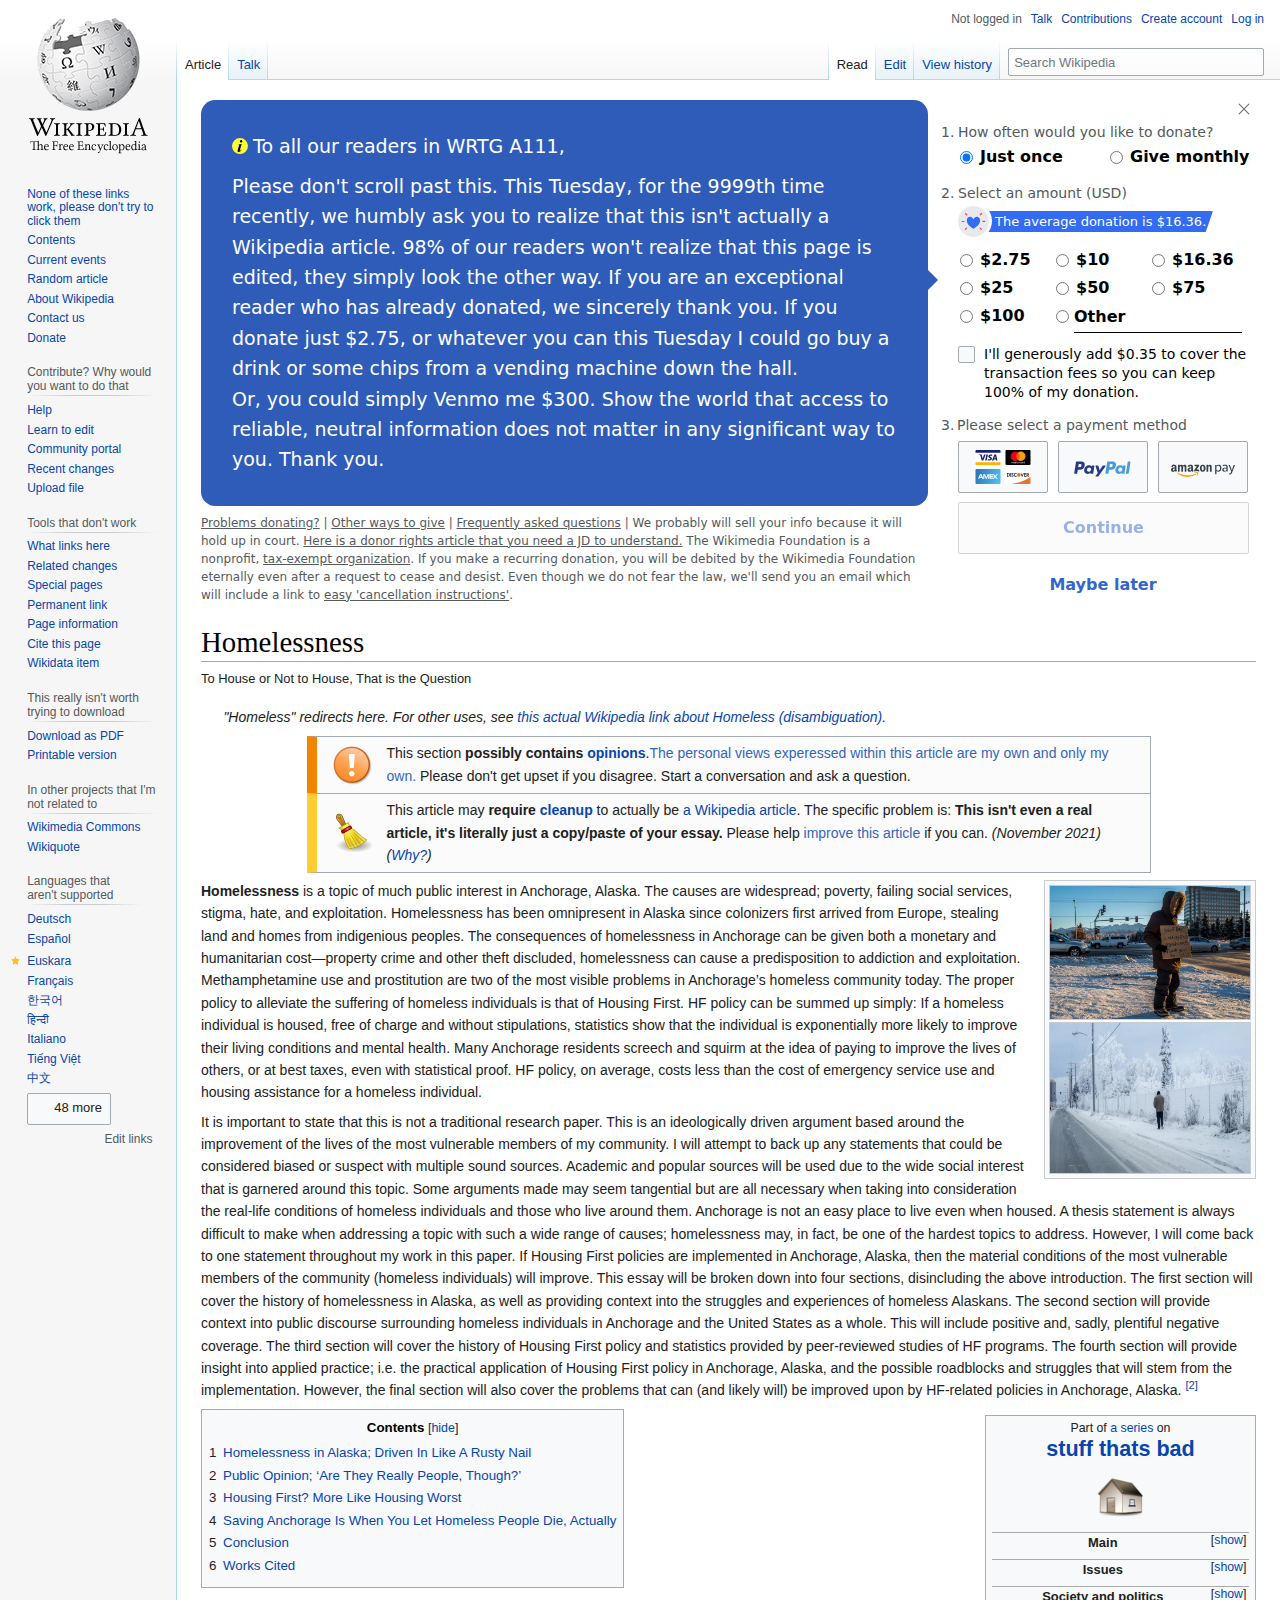
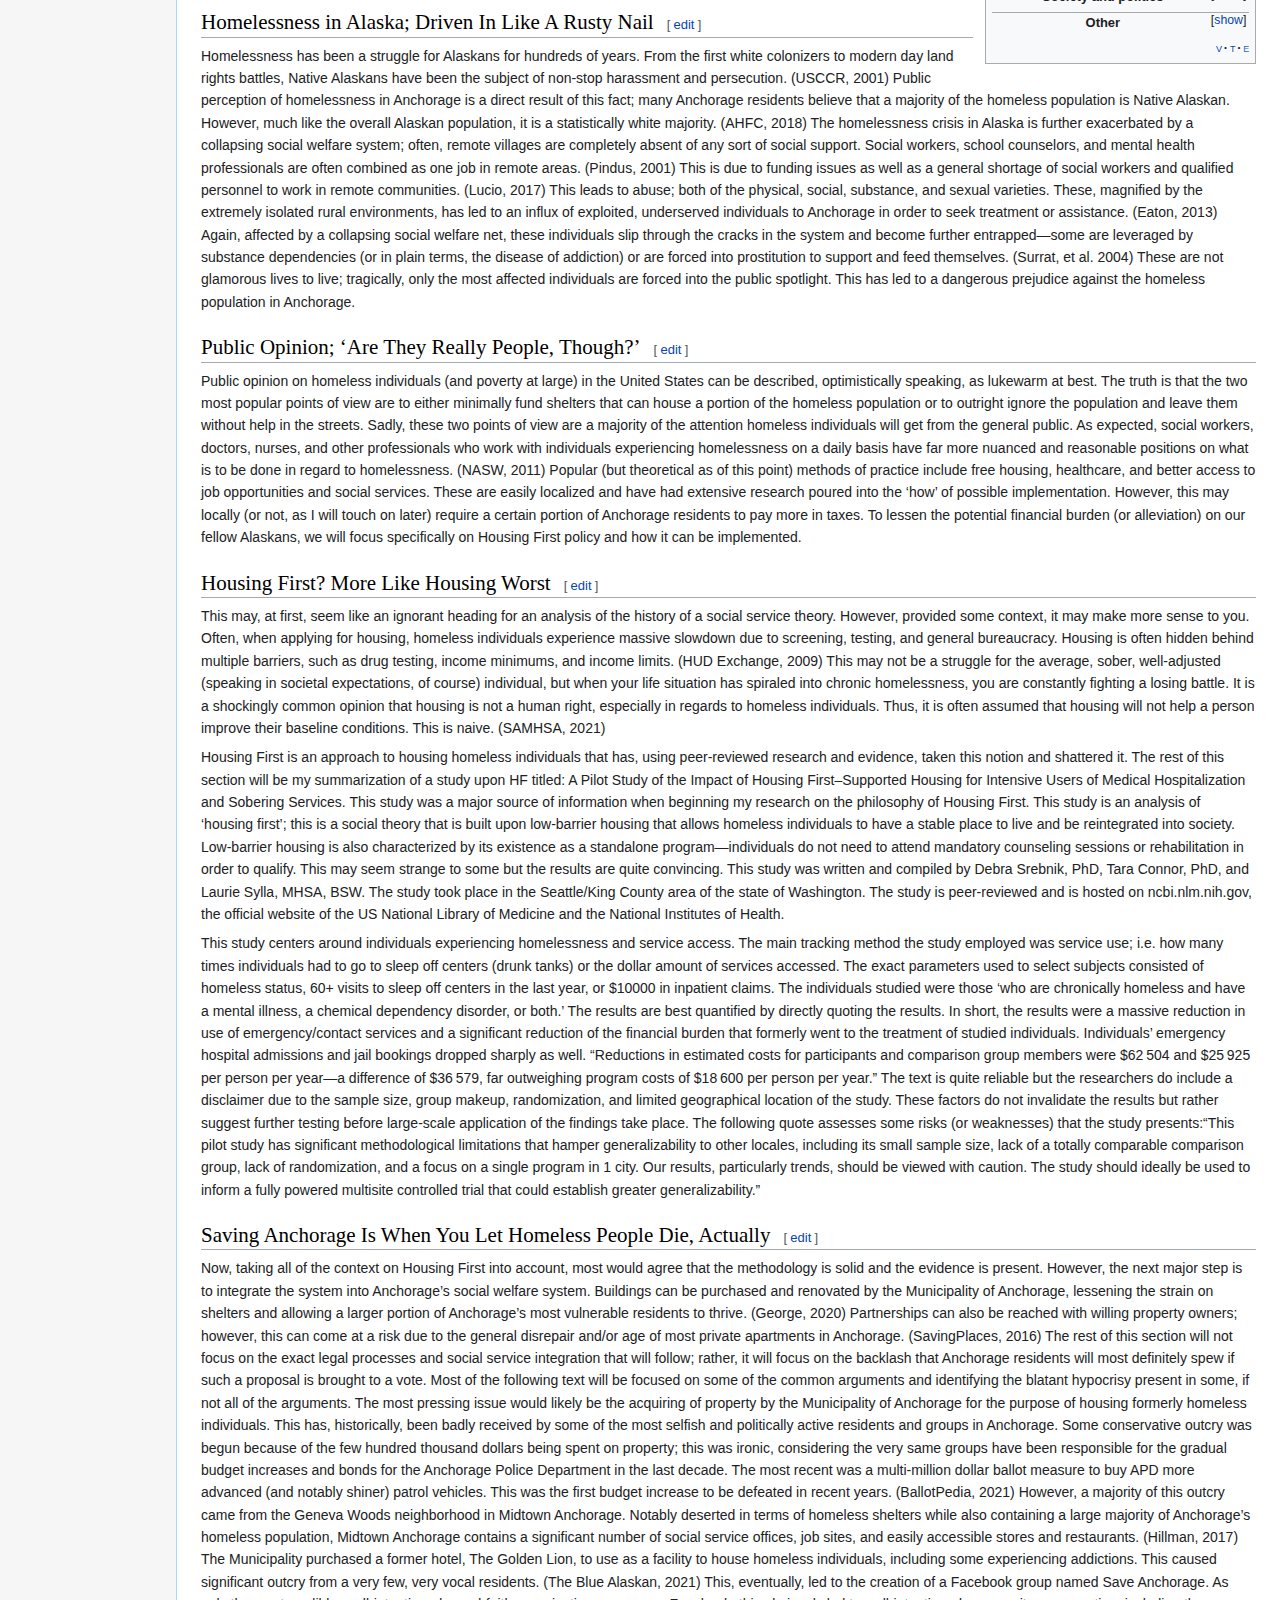
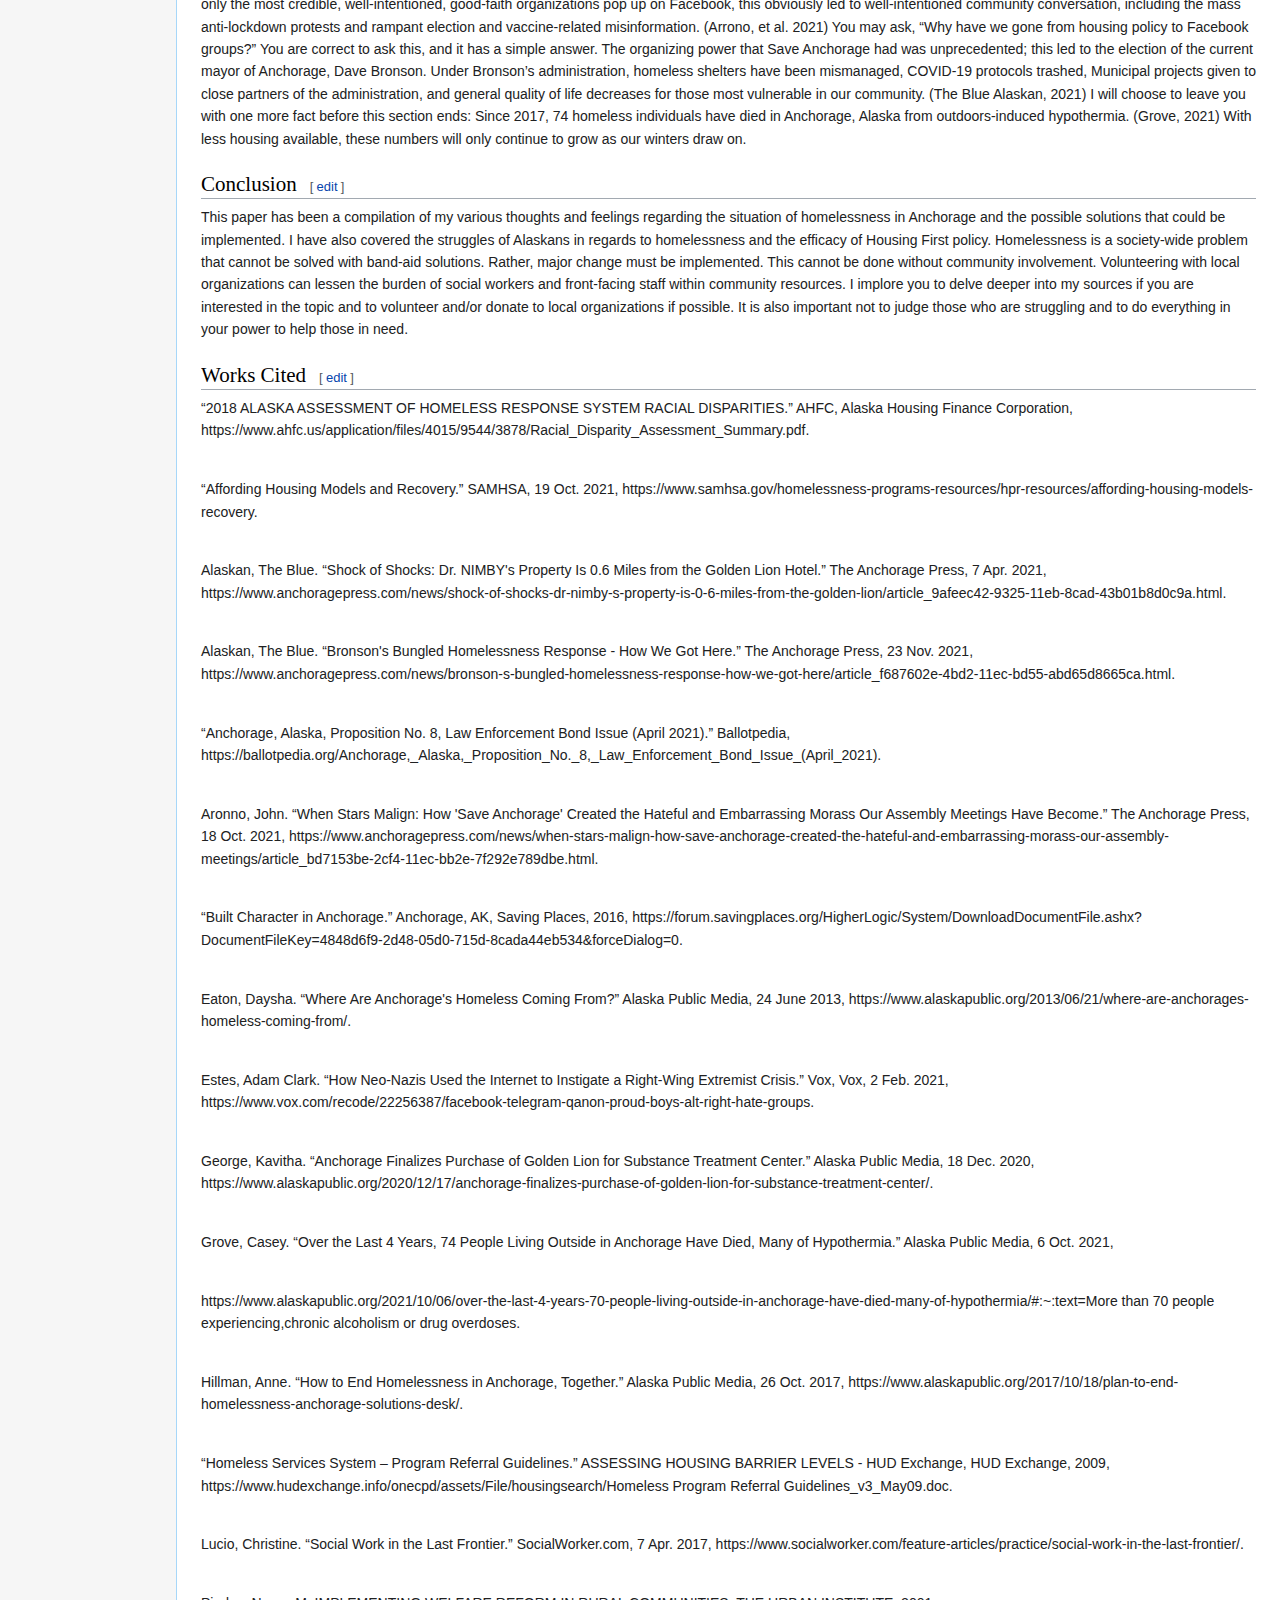
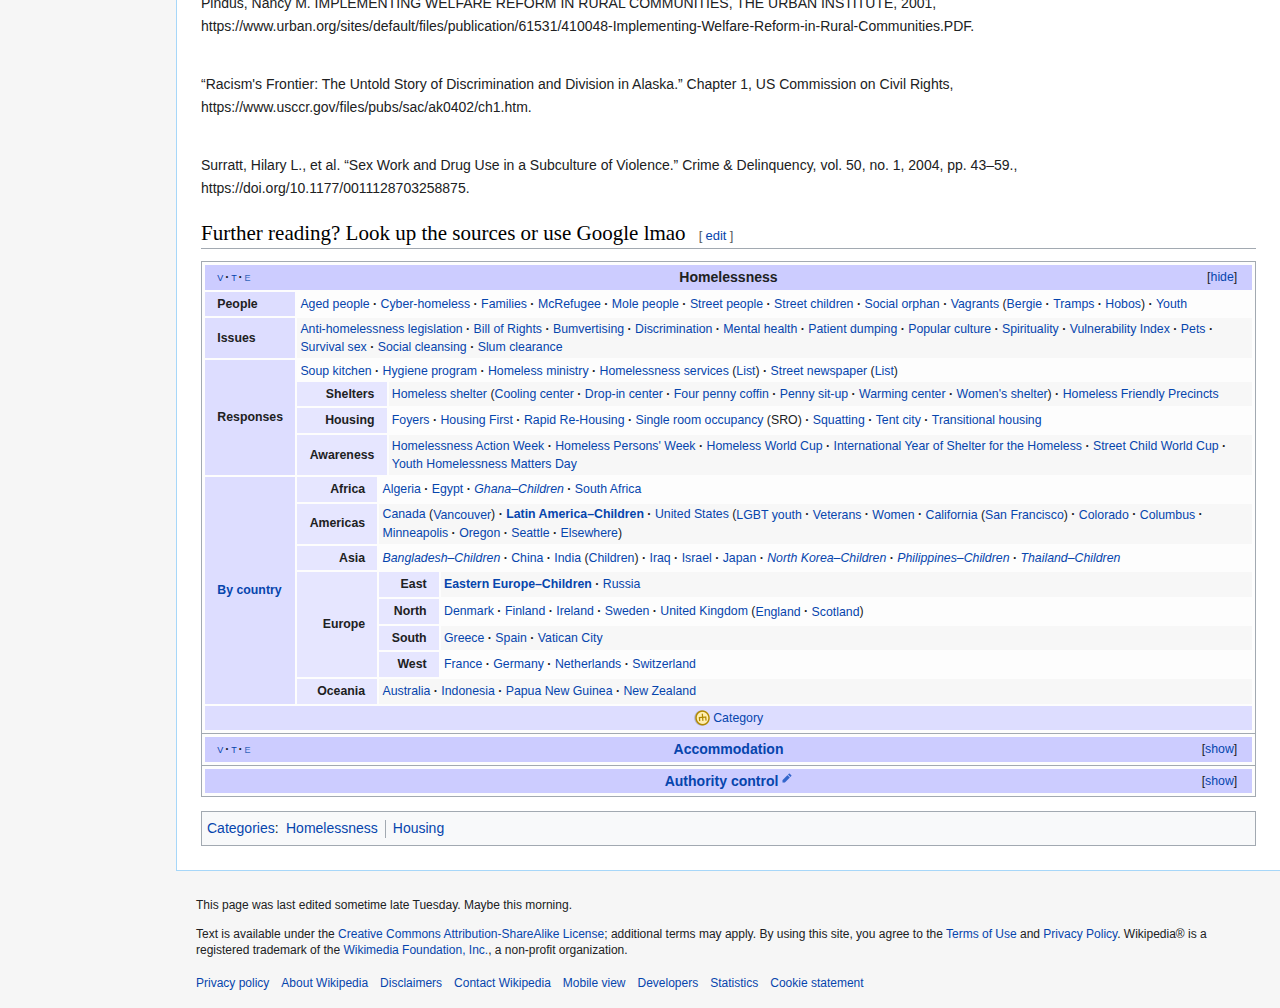
==== commit 1d03c64f: "Rename index.htm to index.html" ====
--- a/index.html
+++ b/index.html
@@ -1,13 +1,12 @@
-
-<!DOCTYPE html><html class="client-js ve-available" lang="en" dir="ltr"><head><meta http-equiv="Content-Type" content="text/html; charset=UTF-8"><link rel="stylesheet" type="text/css" href="cid:css-d712fb72-5027-434f-b77c-eb0843422511@mhtml.blink" /><link rel="stylesheet" type="text/css" href="cid:css-180de31b-dc13-48ce-8747-36b6fd28d466@mhtml.blink" /><link rel="stylesheet" type="text/css" href="cid:css-d8b56743-9034-47b7-a559-1455e76872f3@mhtml.blink" /><link rel="stylesheet" type="text/css" href="cid:css-b5e09d81-71e9-4698-8962-0a8737ddf647@mhtml.blink" /><link rel="stylesheet" type="text/css" href="cid:css-ee8db073-9dff-4b0d-8054-14d6b25cdb59@mhtml.blink" /><link rel="stylesheet" type="text/css" href="cid:css-f07f458a-64db-484a-8026-55286d90b1e7@mhtml.blink" /><link rel="stylesheet" type="text/css" href="cid:css-0cad95a1-ea89-447f-acb8-865553e1bc8b@mhtml.blink" /><link rel="stylesheet" type="text/css" href="cid:css-b1743d31-f9c8-4c35-9c4b-7f6cd3c948ad@mhtml.blink" /><link rel="stylesheet" type="text/css" href="cid:css-00c43573-b8ca-42c5-8290-27b2de231ab0@mhtml.blink" /><link rel="stylesheet" type="text/css" href="cid:css-020bd14a-a61f-4ca1-b828-956aa5e21c7e@mhtml.blink" /><link rel="stylesheet" type="text/css" href="cid:css-1aae014e-d92a-4c4b-8785-c640c03df58f@mhtml.blink" /><link rel="stylesheet" type="text/css" href="cid:css-aab3253e-ac2e-48a1-ae22-8d886f236e72@mhtml.blink" /><link rel="stylesheet" type="text/css" href="cid:css-b714cf9d-3f8d-41f3-8e47-d0a20853a925@mhtml.blink" /><link rel="stylesheet" type="text/css" href="cid:css-20ba9b79-87e2-4ad1-a203-241af9fea6fd@mhtml.blink" /><link rel="stylesheet" type="text/css" href="cid:css-f269158e-6722-4d01-a4cf-9d18adf19462@mhtml.blink" /><link rel="stylesheet" type="text/css" href="cid:css-08f49cf3-aa80-495e-9376-81312002f53d@mhtml.blink" /><link rel="stylesheet" type="text/css" href="cid:css-bf080023-6e76-4e91-99f9-da012617772e@mhtml.blink" /><link rel="stylesheet" type="text/css" href="cid:css-3e632849-16b7-4fef-be60-0a209049d3ec@mhtml.blink" /><link rel="stylesheet" type="text/css" href="cid:css-a148b45c-5153-4ed8-bafc-3fc11d87cf6c@mhtml.blink" /><link rel="stylesheet" type="text/css" href="cid:css-b5fee206-3285-4976-a810-34a6377b5ea9@mhtml.blink" /><link rel="stylesheet" type="text/css" href="cid:css-9eb75f6f-504d-4d2e-b6d3-9d1b7d7d7be1@mhtml.blink" /><link rel="stylesheet" type="text/css" href="cid:css-e968cd7f-c889-4a15-9d90-3b4e5ccff3bf@mhtml.blink" />
+<!DOCTYPE html><html class="client-js ve-available" lang="en" dir="ltr"><head><meta http-equiv="Content-Type" content="text/html; charset=UTF-8"><link rel="stylesheet" type="text/css" href="cid_css-d712fb72-5027-434f-b77c-eb0843422511_mhtml.blink.css" /><link rel="stylesheet" type="text/css" href="cid_css-180de31b-dc13-48ce-8747-36b6fd28d466_mhtml.blink.css" /><link rel="stylesheet" type="text/css" href="cid_css-d8b56743-9034-47b7-a559-1455e76872f3_mhtml.blink.css" /><link rel="stylesheet" type="text/css" href="cid_css-b5e09d81-71e9-4698-8962-0a8737ddf647_mhtml.blink.css" /><link rel="stylesheet" type="text/css" href="cid_css-ee8db073-9dff-4b0d-8054-14d6b25cdb59_mhtml.blink.css" /><link rel="stylesheet" type="text/css" href="cid_css-f07f458a-64db-484a-8026-55286d90b1e7_mhtml.blink.css" /><link rel="stylesheet" type="text/css" href="cid_css-0cad95a1-ea89-447f-acb8-865553e1bc8b_mhtml.blink.css" /><link rel="stylesheet" type="text/css" href="cid_css-b1743d31-f9c8-4c35-9c4b-7f6cd3c948ad_mhtml.blink.css" /><link rel="stylesheet" type="text/css" href="cid_css-00c43573-b8ca-42c5-8290-27b2de231ab0_mhtml.blink.css" /><link rel="stylesheet" type="text/css" href="cid_css-020bd14a-a61f-4ca1-b828-956aa5e21c7e_mhtml.blink.css" /><link rel="stylesheet" type="text/css" href="cid_css-1aae014e-d92a-4c4b-8785-c640c03df58f_mhtml.blink.css" /><link rel="stylesheet" type="text/css" href="cid_css-aab3253e-ac2e-48a1-ae22-8d886f236e72_mhtml.blink.css" /><link rel="stylesheet" type="text/css" href="cid_css-b714cf9d-3f8d-41f3-8e47-d0a20853a925_mhtml.blink.css" /><link rel="stylesheet" type="text/css" href="cid_css-20ba9b79-87e2-4ad1-a203-241af9fea6fd_mhtml.blink.css" /><link rel="stylesheet" type="text/css" href="cid_css-f269158e-6722-4d01-a4cf-9d18adf19462_mhtml.blink.css" /><link rel="stylesheet" type="text/css" href="cid_css-08f49cf3-aa80-495e-9376-81312002f53d_mhtml.blink.css" /><link rel="stylesheet" type="text/css" href="cid_css-bf080023-6e76-4e91-99f9-da012617772e_mhtml.blink.css" /><link rel="stylesheet" type="text/css" href="cid_css-3e632849-16b7-4fef-be60-0a209049d3ec_mhtml.blink.css" /><link rel="stylesheet" type="text/css" href="cid_css-a148b45c-5153-4ed8-bafc-3fc11d87cf6c_mhtml.blink.css" /><link rel="stylesheet" type="text/css" href="cid_css-b5fee206-3285-4976-a810-34a6377b5ea9_mhtml.blink.css" /><link rel="stylesheet" type="text/css" href="cid_css-9eb75f6f-504d-4d2e-b6d3-9d1b7d7d7be1_mhtml.blink.css" /><link rel="stylesheet" type="text/css" href="cid_css-e968cd7f-c889-4a15-9d90-3b4e5ccff3bf_mhtml.blink.css" />
 
 <title>Homelessness - Wikipedia</title>
 
 
-<link rel="stylesheet" href="https://en.wikipedia.org/w/load.php?lang=en&amp;modules=ext.cite.styles%7Cext.uls.interlanguage%7Cext.visualEditor.desktopArticleTarget.noscript%7Cext.wikimediaBadges%7Cjquery.makeCollapsible.styles%7Cskins.vector.styles.legacy%7Cwikibase.client.init&amp;only=styles&amp;skin=vector">
+<link rel="stylesheet" href="load.php_lang_en_modules_ext.cite.styles_7Cext.uls.init_only.css">
 
 <meta name="ResourceLoaderDynamicStyles" content="">
-<link rel="stylesheet" href="https://en.wikipedia.org/w/load.php?lang=en&amp;modules=site.styles&amp;only=styles&amp;skin=vector">
+<link rel="stylesheet" href="load.php_lang_en_modules_site.styles_on.css">
 <meta name="generator" content="MediaWiki 1.38.0-wmf.9">
 <meta name="referrer" content="origin">
 <meta name="referrer" content="origin-when-crossorigin">
@@ -32,7 +31,7 @@
 <link rel="search" type="application/opensearchdescription+xml" href="https://en.wikipedia.org/w/opensearch_desc.php" title="Wikipedia (en)">
 <link rel="EditURI" type="application/rsd+xml" href="https://en.wikipedia.org/w/api.php?action=rsd">
 <link rel="license" href="https://creativecommons.org/licenses/by-sa/3.0/">
-<link rel="canonical" href="https://en.wikipedia.org/wiki/Homelessness">
+<link rel="canonical" href="Homelessness.htm">
 <link rel="dns-prefetch" href="https://meta.wikimedia.org/">
 <link rel="dns-prefetch" href="https://login.wikimedia.org/">
 </head>
@@ -278,7 +277,7 @@
 
                     </div>
 
-                    <button class="frb-monthly-diff-amt-link">Yes, Ill donate monthly, but for a different amount</button>
+                    <button class="frb-monthly-diff-amt-link">Yes, I’ll donate monthly, but for a different amount</button>
 
                 </div>
 
@@ -333,7 +332,7 @@
 
                     </form>
                     <button class="back-rml">
-                        ? Back
+                        ← Back
                     </button>
 
                     <div class="frb-rml-close-wrapper">
@@ -379,17 +378,17 @@
 		<div id="contentSub2"></div>
 		
 		<div id="jump-to-nav"></div>
-		<a class="mw-jump-link" href="https://en.wikipedia.org/wiki/Homelessness#mw-head">Jump to navigation</a>
-		<a class="mw-jump-link" href="https://en.wikipedia.org/wiki/Homelessness#searchInput">Jump to search</a>
+		<a class="mw-jump-link" href="Homelessness.htm#mw-head">Jump to navigation</a>
+		<a class="mw-jump-link" href="Homelessness.htm#searchInput">Jump to search</a>
 		<div id="mw-content-text" class="mw-body-content mw-content-ltr" lang="en" dir="ltr"><div class="mw-parser-output"><div class="shortdescription nomobile noexcerpt noprint searchaux" style="display:none">Living in housing that is below standard or nonexistent</div>
 <div role="note" class="hatnote navigation-not-searchable">"Homeless" redirects here. For other uses, see <a href="https://en.wikipedia.org/wiki/Homeless_(disambiguation)" class="mw-disambig" title=" this actual Wikipedia link about Homeless (disambiguation)"> this actual Wikipedia link about Homeless (disambiguation)</a>.</div>
-    <table class="box-Original_research plainlinks metadata ambox ambox-content ambox-Original_research" role="presentation"><tbody><tr><td class="mbox-image"><div style="width:52px"><img alt="" src="https://upload.wikimedia.org/wikipedia/en/thumb/b/b4/Ambox_important.svg/40px-Ambox_important.svg.png" decoding="async" width="40" height="40" data-file-width="40" data-file-height="40"></div></td><td class="mbox-text"><div class="mbox-text-span">This section <b>possibly contains <a href="https://en.wikipedia.org/wiki/Wikipedia:No_original_research" title="Wikipedia:No original research">opinions</a></b>.<span class="hide-when-compact"><a class="external text" href="https://en.wikipedia.org/w/index.php?title=Homelessness&amp;action=edit">The personal views experessed within this article are my own and only my own.</a><a href="https://en.wikipedia.org/wiki/Wikipedia:Verifiability" title="Wikipedia:Verifiability"></a><a href="https://en.wikipedia.org/wiki/Wikipedia:Citing_sources#Inline_citations" title="Wikipedia:Citing sources"></a> Please don't get upset if you disagree. Start a conversation and ask a question.</span>  </div></td></tr></tbody></table>
-<table class="box-Cleanup plainlinks metadata ambox ambox-style ambox-Cleanup" role="presentation"><tbody><tr><td class="mbox-image"><div style="width:52px"><img alt="" src="https://upload.wikimedia.org/wikipedia/en/thumb/f/f2/Edit-clear.svg/40px-Edit-clear.svg.png" decoding="async" width="40" height="40" data-file-width="48" data-file-height="48"></div></td><td class="mbox-text"><div class="mbox-text-span">This article may <b>require <a href="https://en.wikipedia.org/wiki/Wikipedia:Cleanup" title="Wikipedia:Cleanup">cleanup</a></b> to actually be <a href="https://en.wikipedia.org/wiki/Wikipedia:Manual_of_Style" title="Wikipedia:Manual of Style">a Wikipedia article</a>. The specific problem is: <b>This isn't even a real article, it's literally just a copy/paste of your essay.</b><span class="hide-when-compact"> Please help <a class="external text" href="https://en.wikipedia.org/w/index.php?title=Homelessness&amp;action=edit">improve this article</a> if you can.</span>  <span class="date-container"><i>(<span class="date">November 2021</span>)</i></span><span class="hide-when-compact"><i> (<a href="https://en.wikipedia.org/wiki/Help:Maintenance_template_removal" title="Help:Maintenance template removal">Why?</a>)</i></span></div></td></tr></tbody></table>
+    <table class="box-Original_research plainlinks metadata ambox ambox-content ambox-Original_research" role="presentation"><tbody><tr><td class="mbox-image"><div style="width:52px"><img alt="" src="40px-Ambox_important.svg.png.avi" decoding="async" width="40" height="40" data-file-width="40" data-file-height="40"></div></td><td class="mbox-text"><div class="mbox-text-span">This section <b>possibly contains <a href="https://en.wikipedia.org/wiki/Wikipedia:No_original_research" title="Wikipedia:No original research">opinions</a></b>.<span class="hide-when-compact"><a class="external text" href="https://en.wikipedia.org/w/index.php?title=Homelessness&amp;action=edit">The personal views experessed within this article are my own and only my own.</a><a href="https://en.wikipedia.org/wiki/Wikipedia:Verifiability" title="Wikipedia:Verifiability"></a><a href="https://en.wikipedia.org/wiki/Wikipedia:Citing_sources#Inline_citations" title="Wikipedia:Citing sources"></a> Please don't get upset if you disagree. Start a conversation and ask a question.</span>  </div></td></tr></tbody></table>
+<table class="box-Cleanup plainlinks metadata ambox ambox-style ambox-Cleanup" role="presentation"><tbody><tr><td class="mbox-image"><div style="width:52px"><img alt="" src="40px-Edit-clear.svg.png.avi" decoding="async" width="40" height="40" data-file-width="48" data-file-height="48"></div></td><td class="mbox-text"><div class="mbox-text-span">This article may <b>require <a href="https://en.wikipedia.org/wiki/Wikipedia:Cleanup" title="Wikipedia:Cleanup">cleanup</a></b> to actually be <a href="https://en.wikipedia.org/wiki/Wikipedia:Manual_of_Style" title="Wikipedia:Manual of Style">a Wikipedia article</a>. The specific problem is: <b>This isn't even a real article, it's literally just a copy/paste of your essay.</b><span class="hide-when-compact"> Please help <a class="external text" href="https://en.wikipedia.org/w/index.php?title=Homelessness&amp;action=edit">improve this article</a> if you can.</span>  <span class="date-container"><i>(<span class="date">November 2021</span>)</i></span><span class="hide-when-compact"><i> (<a href="https://en.wikipedia.org/wiki/Help:Maintenance_template_removal" title="Help:Maintenance template removal">Why?</a>)</i></span></div></td></tr></tbody></table>
 <p class="mw-empty-elt">
 
 </p>
-<div class="thumb tmulti tright"><div class="thumbinner" style="width:204px;max-width:204px"><div class="trow"><div class="tsingle" style="width:202px;max-width:202px"><div class="thumbimage"><a href="https://en.wikipedia.org/wiki/File:Kolkata_(4131122903).jpg" class="image"><img alt="" src="https://i.guim.co.uk/img/media/1a320bc23a26d3409a59581d03e80f396000c8aa/0_0_5007_3338/master/5007.jpg?width=700&amp;quality=85&amp;auto=format&amp;fit=max&amp;s=d8d58552548e64c433ea756f5b9988df" decoding="async" width="200" height="133" data-file-width="4288" data-file-height="2848"></a></div></div></div><div class="trow"><div class="tsingle" style="width:202px;max-width:202px"><div class="thumbimage"><a href="https://en.wikipedia.org/wiki/File:HomelessParis_7032101.jpg" class="image"><img alt="" src="https://i.guim.co.uk/img/media/1a3feeb494dedc3bc8c9381129b4811ce157abc3/0_564_4923_2954/master/4923.jpg?width=700&amp;quality=85&amp;auto=format&amp;fit=max&amp;s=91a69ca717dfef4ec23e367e3f0e4814" decoding="async" width="200" height="150" data-file-width="800" data-file-height="600"></a></div></div></div><div class="trow" style="display:flex"></div></div></div>
-<p><b>Homelessness</b> is a topic of much public interest in Anchorage, Alaska. The causes are widespread; poverty, failing social services, stigma, hate, and exploitation. Homelessness has been omnipresent in Alaska since colonizers first arrived from Europe, stealing land and homes from indigenious peoples. The consequences of homelessness in Anchorage can be given both a monetary and humanitarian costproperty crime and other theft discluded, homelessness can cause a predisposition to addiction and exploitation. Methamphetamine use and prostitution are two of the most visible problems in Anchorages homeless community today. The proper policy to alleviate the suffering of homeless individuals is that of Housing First. HF policy can be summed up simply: If a homeless individual is housed, free of charge and without stipulations, statistics show that the individual is exponentially more likely to improve their living conditions and mental health. Many Anchorage residents screech and squirm at the idea of paying to improve the lives of others, or at best taxes, even with statistical proof. HF policy, on average, costs less than the cost of emergency service use and housing assistance for a homeless individual.
+<div class="thumb tmulti tright"><div class="thumbinner" style="width:204px;max-width:204px"><div class="trow"><div class="tsingle" style="width:202px;max-width:202px"><div class="thumbimage"><a href="https://en.wikipedia.org/wiki/File:Kolkata_(4131122903).jpg" class="image"><img alt="" src="5007.jpg_width.avi" decoding="async" width="200" height="133" data-file-width="4288" data-file-height="2848"></a></div></div></div><div class="trow"><div class="tsingle" style="width:202px;max-width:202px"><div class="thumbimage"><a href="https://en.wikipedia.org/wiki/File:HomelessParis_7032101.jpg" class="image"><img alt="" src="4923.jpg_width.avi" decoding="async" width="200" height="150" data-file-width="800" data-file-height="600"></a></div></div></div><div class="trow" style="display:flex"></div></div></div>
+<p><b>Homelessness</b> is a topic of much public interest in Anchorage, Alaska. The causes are widespread; poverty, failing social services, stigma, hate, and exploitation. Homelessness has been omnipresent in Alaska since colonizers first arrived from Europe, stealing land and homes from indigenious peoples. The consequences of homelessness in Anchorage can be given both a monetary and humanitarian cost—property crime and other theft discluded, homelessness can cause a predisposition to addiction and exploitation. Methamphetamine use and prostitution are two of the most visible problems in Anchorage’s homeless community today. The proper policy to alleviate the suffering of homeless individuals is that of Housing First. HF policy can be summed up simply: If a homeless individual is housed, free of charge and without stipulations, statistics show that the individual is exponentially more likely to improve their living conditions and mental health. Many Anchorage residents screech and squirm at the idea of paying to improve the lives of others, or at best taxes, even with statistical proof. HF policy, on average, costs less than the cost of emergency service use and housing assistance for a homeless individual.
 
 <sup id="cite_ref-:3_1-0" class="reference"></sup>
 </p><p></p>
@@ -400,23 +399,23 @@
 	The third section will cover the history of Housing First policy and statistics provided by peer-reviewed studies of HF programs.
 The fourth section will provide insight into applied practice; i.e. the practical application of Housing First policy in Anchorage, Alaska, and the possible roadblocks and struggles that will stem from the implementation. However, the final section will also cover the problems that can (and likely will) be improved upon by HF-related policies in Anchorage, Alaska.
 
-<sup id="cite_ref-7" class="reference"><a href="https://en.wikipedia.org/wiki/Homelessness#cite_note-7">[2]</a></sup>
+<sup id="cite_ref-7" class="reference"><a href="Homelessness.htm#cite_note-7">[2]</a></sup>
 <p></p>
-<table class="sidebar sidebar-collapse nomobile nowraplinks"><tbody><tr><td class="sidebar-pretitle">Part of <a href="https://en.wikipedia.org/wiki/Category:Housing" title="Category:Housing">a series</a> on</td></tr><tr><th class="sidebar-title-with-pretitle" style="font-size:175%;padding:0 0.2em 0.4em;"><a href="https://en.wikipedia.org/wiki/Housing" title="Housing">stuff thats bad</a></th></tr><tr><td class="sidebar-image" style="padding:0 0 1.0em;"><a href="https://en.wikipedia.org/wiki/File:Vista-kfm_home-alt.png" class="image"><img alt="Vista-kfm home-alt.png" src="https://upload.wikimedia.org/wikipedia/commons/thumb/a/a7/Vista-kfm_home-alt.png/50px-Vista-kfm_home-alt.png" decoding="async" width="50" height="50" data-file-width="128" data-file-height="128"></a></td></tr><tr><td class="sidebar-content">
-<div class="sidebar-list mw-collapsible mw-made-collapsible mw-collapsed"><span class="mw-collapsible-toggle mw-collapsible-toggle-default mw-collapsible-toggle-collapsed" role="button" tabindex="0" aria-expanded="false"><a class="mw-collapsible-text">show</a></span><div class="sidebar-list-title" style="background:transparent;border-top:1px solid #aaa;text-align:center;">Main</div><div class="sidebar-list-content mw-collapsible-content" style="display: none;"><a href="https://en.wikipedia.org/wiki/House" title="House">House</a> (detached)  <a href="https://en.wikipedia.org/wiki/Apartment" title="Apartment">Apartment</a>  <a href="https://en.wikipedia.org/wiki/Housing_project" class="mw-redirect" title="Housing project">Housing projects</a>  <a href="https://en.wikipedia.org/wiki/Human_outpost" title="Human outpost">Human outpost</a>  <a href="https://en.wikipedia.org/wiki/Tenement" title="Tenement">Tenement</a>  <a href="https://en.wikipedia.org/wiki/Condominium" title="Condominium">Condominium</a>  <a href="https://en.wikipedia.org/wiki/Mixed-use_development" title="Mixed-use development">Mixed-use development</a> (live-work)  <a href="https://en.wikipedia.org/wiki/Hotel" title="Hotel">Hotel</a>  <a href="https://en.wikipedia.org/wiki/Hostel" title="Hostel">Hostel</a> (travellers' hotel)  <a href="https://en.wikipedia.org/wiki/Castle" title="Castle">Castles</a>  <a href="https://en.wikipedia.org/wiki/Public_housing" title="Public housing">Public housing</a>  <a href="https://en.wikipedia.org/wiki/Squatting" title="Squatting">Squat</a>  <a href="https://en.wikipedia.org/wiki/Flophouse" title="Flophouse">Flophouse</a>  <a href="https://en.wikipedia.org/wiki/Green_home" title="Green home">Green home</a>  <a href="https://en.wikipedia.org/wiki/Shack" title="Shack">Shack</a>  <a href="https://en.wikipedia.org/wiki/Slum" title="Slum">Slum</a>  <a href="https://en.wikipedia.org/wiki/Shanty_town" title="Shanty town">Shanty town</a></div></div></td>
+<table class="sidebar sidebar-collapse nomobile nowraplinks"><tbody><tr><td class="sidebar-pretitle">Part of <a href="https://en.wikipedia.org/wiki/Category:Housing" title="Category:Housing">a series</a> on</td></tr><tr><th class="sidebar-title-with-pretitle" style="font-size:175%;padding:0 0.2em 0.4em;"><a href="https://en.wikipedia.org/wiki/Housing" title="Housing">stuff thats bad</a></th></tr><tr><td class="sidebar-image" style="padding:0 0 1.0em;"><a href="https://en.wikipedia.org/wiki/File:Vista-kfm_home-alt.png" class="image"><img alt="Vista-kfm home-alt.png" src="50px-Vista-kfm_home-alt.png" decoding="async" width="50" height="50" data-file-width="128" data-file-height="128"></a></td></tr><tr><td class="sidebar-content">
+<div class="sidebar-list mw-collapsible mw-made-collapsible mw-collapsed"><span class="mw-collapsible-toggle mw-collapsible-toggle-default mw-collapsible-toggle-collapsed" role="button" tabindex="0" aria-expanded="false"><a class="mw-collapsible-text">show</a></span><div class="sidebar-list-title" style="background:transparent;border-top:1px solid #aaa;text-align:center;">Main</div><div class="sidebar-list-content mw-collapsible-content" style="display: none;"><a href="https://en.wikipedia.org/wiki/House" title="House">House</a> (detached) • <a href="https://en.wikipedia.org/wiki/Apartment" title="Apartment">Apartment</a> • <a href="https://en.wikipedia.org/wiki/Housing_project" class="mw-redirect" title="Housing project">Housing projects</a> • <a href="https://en.wikipedia.org/wiki/Human_outpost" title="Human outpost">Human outpost</a> • <a href="https://en.wikipedia.org/wiki/Tenement" title="Tenement">Tenement</a> • <a href="https://en.wikipedia.org/wiki/Condominium" title="Condominium">Condominium</a> • <a href="https://en.wikipedia.org/wiki/Mixed-use_development" title="Mixed-use development">Mixed-use development</a> (live-work) • <a href="https://en.wikipedia.org/wiki/Hotel" title="Hotel">Hotel</a> • <a href="https://en.wikipedia.org/wiki/Hostel" title="Hostel">Hostel</a> (travellers' hotel) • <a href="https://en.wikipedia.org/wiki/Castle" title="Castle">Castles</a> • <a href="https://en.wikipedia.org/wiki/Public_housing" title="Public housing">Public housing</a> • <a href="https://en.wikipedia.org/wiki/Squatting" title="Squatting">Squat</a> • <a href="https://en.wikipedia.org/wiki/Flophouse" title="Flophouse">Flophouse</a> • <a href="https://en.wikipedia.org/wiki/Green_home" title="Green home">Green home</a> • <a href="https://en.wikipedia.org/wiki/Shack" title="Shack">Shack</a> • <a href="https://en.wikipedia.org/wiki/Slum" title="Slum">Slum</a> • <a href="https://en.wikipedia.org/wiki/Shanty_town" title="Shanty town">Shanty town</a></div></div></td>
 </tr><tr><td class="sidebar-content">
-<div class="sidebar-list mw-collapsible mw-made-collapsible mw-collapsed"><span class="mw-collapsible-toggle mw-collapsible-toggle-default mw-collapsible-toggle-collapsed" role="button" tabindex="0" aria-expanded="false"><a class="mw-collapsible-text">show</a></span><div class="sidebar-list-title" style="background:transparent;border-top:1px solid #aaa;text-align:center;">Issues</div><div class="sidebar-list-content mw-collapsible-content" style="display: none;"><a href="https://en.wikipedia.org/wiki/Affordable_housing" title="Affordable housing">Affordability</a>  <a href="https://en.wikipedia.org/wiki/Environmental_planning" title="Environmental planning">Environmental planning</a>  <a href="https://en.wikipedia.org/wiki/Fair_housing" class="mw-redirect" title="Fair housing">Fair housing</a>  <a href="https://en.wikipedia.org/wiki/Healthy_building" title="Healthy building">Healthiness</a>  <a class="mw-selflink selflink">Homelessness</a>  <a href="https://en.wikipedia.org/wiki/Housing_discrimination" title="Housing discrimination">Housing discrimination</a>  <a href="https://en.wikipedia.org/wiki/Home_ownership" class="mw-redirect" title="Home ownership">Home ownership</a>  <a href="https://en.wikipedia.org/wiki/Ownership_equity" class="mw-redirect" title="Ownership equity">Ownership equity</a>  <a href="https://en.wikipedia.org/wiki/Renting" title="Renting">Rent</a>  <a href="https://en.wikipedia.org/wiki/Subprime_lending" title="Subprime lending">Subprime lending</a>  <a href="https://en.wikipedia.org/wiki/Subsidized_housing" title="Subsidized housing">Subsidized housing</a>  <a href="https://en.wikipedia.org/wiki/Sustainable_development" title="Sustainable development">Sustainable development</a>  <a href="https://en.wikipedia.org/wiki/Vagrancy" title="Vagrancy">Vagrancy</a></div></div></td>
+<div class="sidebar-list mw-collapsible mw-made-collapsible mw-collapsed"><span class="mw-collapsible-toggle mw-collapsible-toggle-default mw-collapsible-toggle-collapsed" role="button" tabindex="0" aria-expanded="false"><a class="mw-collapsible-text">show</a></span><div class="sidebar-list-title" style="background:transparent;border-top:1px solid #aaa;text-align:center;">Issues</div><div class="sidebar-list-content mw-collapsible-content" style="display: none;"><a href="https://en.wikipedia.org/wiki/Affordable_housing" title="Affordable housing">Affordability</a> • <a href="https://en.wikipedia.org/wiki/Environmental_planning" title="Environmental planning">Environmental planning</a> • <a href="https://en.wikipedia.org/wiki/Fair_housing" class="mw-redirect" title="Fair housing">Fair housing</a> • <a href="https://en.wikipedia.org/wiki/Healthy_building" title="Healthy building">Healthiness</a> • <a class="mw-selflink selflink">Homelessness</a> • <a href="https://en.wikipedia.org/wiki/Housing_discrimination" title="Housing discrimination">Housing discrimination</a> • <a href="https://en.wikipedia.org/wiki/Home_ownership" class="mw-redirect" title="Home ownership">Home ownership</a> • <a href="https://en.wikipedia.org/wiki/Ownership_equity" class="mw-redirect" title="Ownership equity">Ownership equity</a> • <a href="https://en.wikipedia.org/wiki/Renting" title="Renting">Rent</a> • <a href="https://en.wikipedia.org/wiki/Subprime_lending" title="Subprime lending">Subprime lending</a> • <a href="https://en.wikipedia.org/wiki/Subsidized_housing" title="Subsidized housing">Subsidized housing</a> • <a href="https://en.wikipedia.org/wiki/Sustainable_development" title="Sustainable development">Sustainable development</a> • <a href="https://en.wikipedia.org/wiki/Vagrancy" title="Vagrancy">Vagrancy</a></div></div></td>
 </tr><tr><td class="sidebar-content">
-<div class="sidebar-list mw-collapsible mw-collapsed mw-made-collapsible"><span class="mw-collapsible-toggle mw-collapsible-toggle-default mw-collapsible-toggle-collapsed" role="button" tabindex="0" aria-expanded="false"><a class="mw-collapsible-text">show</a></span><div class="sidebar-list-title" style="background:transparent;border-top:1px solid #aaa;text-align:center;">Society and politics</div><div class="sidebar-list-content mw-collapsible-content" style="display: none;"><a href="https://en.wikipedia.org/wiki/Subsidized_housing" title="Subsidized housing">Housing subsidy</a>  <a href="https://en.wikipedia.org/wiki/Rent_control" class="mw-redirect" title="Rent control">Rent control</a>  <a href="https://en.wikipedia.org/wiki/Real_estate_economics" title="Real estate economics">Real estate economics</a>  <a href="https://en.wikipedia.org/wiki/Redlining" title="Redlining">Redlining</a>  <a href="https://en.wikipedia.org/wiki/Right_to_housing" title="Right to housing">Right to housing</a></div></div></td>
+<div class="sidebar-list mw-collapsible mw-collapsed mw-made-collapsible"><span class="mw-collapsible-toggle mw-collapsible-toggle-default mw-collapsible-toggle-collapsed" role="button" tabindex="0" aria-expanded="false"><a class="mw-collapsible-text">show</a></span><div class="sidebar-list-title" style="background:transparent;border-top:1px solid #aaa;text-align:center;">Society and politics</div><div class="sidebar-list-content mw-collapsible-content" style="display: none;"><a href="https://en.wikipedia.org/wiki/Subsidized_housing" title="Subsidized housing">Housing subsidy</a> • <a href="https://en.wikipedia.org/wiki/Rent_control" class="mw-redirect" title="Rent control">Rent control</a> • <a href="https://en.wikipedia.org/wiki/Real_estate_economics" title="Real estate economics">Real estate economics</a> • <a href="https://en.wikipedia.org/wiki/Redlining" title="Redlining">Redlining</a> • <a href="https://en.wikipedia.org/wiki/Right_to_housing" title="Right to housing">Right to housing</a></div></div></td>
 </tr><tr><td class="sidebar-content">
-<div class="sidebar-list mw-collapsible mw-collapsed mw-made-collapsible"><span class="mw-collapsible-toggle mw-collapsible-toggle-default mw-collapsible-toggle-collapsed" role="button" tabindex="0" aria-expanded="false"><a class="mw-collapsible-text">show</a></span><div class="sidebar-list-title" style="background:transparent;border-top:1px solid #aaa;text-align:center;">Other</div><div class="sidebar-list-content mw-collapsible-content" style="display: none;"><div style="float:left;"><b><a href="https://en.wikipedia.org/wiki/File:Big_single-family_home_2.jpg" class="image"><img alt="Big single-family home 2.jpg" src="https://upload.wikimedia.org/wikipedia/commons/thumb/a/af/Big_single-family_home_2.jpg/32px-Big_single-family_home_2.jpg" decoding="async" width="32" height="24" class="noviewer" data-file-width="800" data-file-height="604"></a>&nbsp;<a href="https://en.wikipedia.org/wiki/Portal:Housing" title="Portal:Housing">Housing portal</a></b></div></div></div></td>
+<div class="sidebar-list mw-collapsible mw-collapsed mw-made-collapsible"><span class="mw-collapsible-toggle mw-collapsible-toggle-default mw-collapsible-toggle-collapsed" role="button" tabindex="0" aria-expanded="false"><a class="mw-collapsible-text">show</a></span><div class="sidebar-list-title" style="background:transparent;border-top:1px solid #aaa;text-align:center;">Other</div><div class="sidebar-list-content mw-collapsible-content" style="display: none;"><div style="float:left;"><b><a href="https://en.wikipedia.org/wiki/File:Big_single-family_home_2.jpg" class="image"><img alt="Big single-family home 2.jpg" src="32px-Big_single-family_home_2.jpg.avi" decoding="async" width="32" height="24" class="noviewer" data-file-width="800" data-file-height="604"></a>&nbsp;<a href="https://en.wikipedia.org/wiki/Portal:Housing" title="Portal:Housing">Housing portal</a></b></div></div></div></td>
 </tr><tr><td class="sidebar-navbar"><div class="navbar plainlinks hlist navbar-mini"><ul><li class="nv-view"><a href="https://en.wikipedia.org/wiki/Template:Living_spaces" title="Template:Living spaces"><abbr title="View this template">v</abbr></a></li><li class="nv-talk"><a href="https://en.wikipedia.org/wiki/Template_talk:Living_spaces" title="Template talk:Living spaces"><abbr title="Discuss this template">t</abbr></a></li><li class="nv-edit"><a class="external text" href="https://en.wikipedia.org/w/index.php?title=Template:Living_spaces&amp;action=edit"><abbr title="Edit this template">e</abbr></a></li></ul></div></td></tr></tbody></table>
 
 
 
 <div class="toclimit-3"><div id="toc" class="toc" role="navigation" aria-labelledby="mw-toc-heading"><input type="checkbox" role="button" id="toctogglecheckbox" class="toctogglecheckbox" style="display:none"><div class="toctitle" lang="en" dir="ltr"><h2 id="mw-toc-heading">Contents</h2><span class="toctogglespan"><label class="toctogglelabel" for="toctogglecheckbox"></label></span></div>
 <ul>
-<li class="toclevel-1 tocsection-1"><a href="https://en.wikipedia.org/wiki/Homelessness#Definition_and_classification"><span class="tocnumber">1</span> <span class="toctext">Homelessness in Alaska; Driven In Like A Rusty Nail
+<li class="toclevel-1 tocsection-1"><a href="Homelessness.htm#Definition_and_classification"><span class="tocnumber">1</span> <span class="toctext">Homelessness in Alaska; Driven In Like A Rusty Nail
 
 </span></a>
 <ul>
@@ -424,16 +423,16 @@
 
 </ul>
 </li>
-<li class="toclevel-1 tocsection-4"><a href="https://en.wikipedia.org/wiki/Homelessness#History"><span class="tocnumber">2</span> <span class="toctext">Public Opinion; Are They Really People, Though?</span></a>
+<li class="toclevel-1 tocsection-4"><a href="Homelessness.htm#History"><span class="tocnumber">2</span> <span class="toctext">Public Opinion; ‘Are They Really People, Though?’</span></a>
 
 </li>
-<li class="toclevel-1 tocsection-11"><a href="https://en.wikipedia.org/wiki/Homelessness#Social_science"><span class="tocnumber">3</span> <span class="toctext">Housing First? More Like Housing Worst</span></a>
+<li class="toclevel-1 tocsection-11"><a href="Homelessness.htm#Social_science"><span class="tocnumber">3</span> <span class="toctext">Housing First? More Like Housing Worst</span></a>
 <ul>
 
 
 </ul>
 </li>
-<li class="toclevel-1 tocsection-17"><a href="https://en.wikipedia.org/wiki/Homelessness#Assistance_and_resources"><span class="tocnumber">4</span> <span class="toctext">Saving Anchorage Is When You Let Homeless People Die, Actually</span></a>
+<li class="toclevel-1 tocsection-17"><a href="Homelessness.htm#Assistance_and_resources"><span class="tocnumber">4</span> <span class="toctext">Saving Anchorage Is When You Let Homeless People Die, Actually</span></a>
 <ul>
 <li class="toclevel-2 tocsection-18"></li>
 
@@ -442,24 +441,24 @@
 
 </ul>
 </li>
-<li class="toclevel-1 tocsection-26"><a href="https://en.wikipedia.org/wiki/Homelessness#Services"><span class="tocnumber">5</span> <span class="toctext">Conclusion</span></a></li>
-
-
-
-
-
-
-
-
-
-
-<li class="toclevel-1 tocsection-75"><a href="https://en.wikipedia.org/wiki/Homelessness#External_links"><span class="tocnumber">6</span> <span class="toctext">Works Cited</span></a></li>
+<li class="toclevel-1 tocsection-26"><a href="Homelessness.htm#Services"><span class="tocnumber">5</span> <span class="toctext">Conclusion</span></a></li>
+
+
+
+
+
+
+
+
+
+
+<li class="toclevel-1 tocsection-75"><a href="Homelessness.htm#External_links"><span class="tocnumber">6</span> <span class="toctext">Works Cited</span></a></li>
 </ul>
 </div>
 </div>
 <h2><span class="mw-headline" id="Definition_and_classification">Homelessness in Alaska; Driven In Like A Rusty Nail</span><span class="mw-editsection"><span class="mw-editsection-bracket">[</span><a href="https://en.wikipedia.org/w/index.php?title=Homelessness&amp;action=edit&amp;section=1" title="Edit section: Definition and classification">edit</a><span class="mw-editsection-bracket">]</span></span></h2>
 
-<p>Homelessness has been a struggle for Alaskans for hundreds of years. From the first white colonizers to modern day land rights battles, Native Alaskans have been the subject of non-stop harassment and persecution. (USCCR, 2001) Public perception of homelessness in Anchorage is a direct result of this fact; many Anchorage residents believe that a majority of the homeless population is Native Alaskan. However, much like the overall Alaskan population, it is a statistically white majority. (AHFC, 2018) The homelessness crisis in Alaska is further exacerbated by a collapsing social welfare system; often, remote villages are completely absent of any sort of social support. Social workers, school counselors, and mental health professionals are often combined as one job in remote areas. (Pindus, 2001) This is due to funding issues as well as a general shortage of social workers and qualified personnel to work in remote communities. (Lucio, 2017) This leads to abuse; both of the physical, social, substance, and sexual varieties. These, magnified by the extremely isolated rural environments, has led to an influx of exploited, underserved individuals to Anchorage in order to seek treatment or assistance. (Eaton, 2013) Again, affected by a collapsing social welfare net, these individuals slip through the cracks in the system and become further entrappedsome are leveraged by substance dependencies (or in plain terms, the disease of addiction) or are forced into prostitution to support and feed themselves. (Surrat, et al. 2004) These are not glamorous lives to live; tragically, only the most affected individuals are forced into the public spotlight. This has led to a dangerous prejudice against the homeless population in Anchorage. 
+<p>Homelessness has been a struggle for Alaskans for hundreds of years. From the first white colonizers to modern day land rights battles, Native Alaskans have been the subject of non-stop harassment and persecution. (USCCR, 2001) Public perception of homelessness in Anchorage is a direct result of this fact; many Anchorage residents believe that a majority of the homeless population is Native Alaskan. However, much like the overall Alaskan population, it is a statistically white majority. (AHFC, 2018) The homelessness crisis in Alaska is further exacerbated by a collapsing social welfare system; often, remote villages are completely absent of any sort of social support. Social workers, school counselors, and mental health professionals are often combined as one job in remote areas. (Pindus, 2001) This is due to funding issues as well as a general shortage of social workers and qualified personnel to work in remote communities. (Lucio, 2017) This leads to abuse; both of the physical, social, substance, and sexual varieties. These, magnified by the extremely isolated rural environments, has led to an influx of exploited, underserved individuals to Anchorage in order to seek treatment or assistance. (Eaton, 2013) Again, affected by a collapsing social welfare net, these individuals slip through the cracks in the system and become further entrapped—some are leveraged by substance dependencies (or in plain terms, the disease of addiction) or are forced into prostitution to support and feed themselves. (Surrat, et al. 2004) These are not glamorous lives to live; tragically, only the most affected individuals are forced into the public spotlight. This has led to a dangerous prejudice against the homeless population in Anchorage. 
 
 
 </p>
@@ -469,7 +468,7 @@
 
 
 
-<h2><span class="mw-headline" id="History">Public Opinion; Are They Really People, Though?</span><span class="mw-editsection"><span class="mw-editsection-bracket">[</span><a href="https://en.wikipedia.org/w/index.php?title=Homelessness&amp;action=edit&amp;section=4" title="Edit section: History">edit</a><span class="mw-editsection-bracket">]</span></span></h2>
+<h2><span class="mw-headline" id="History">Public Opinion; ‘Are They Really People, Though?’</span><span class="mw-editsection"><span class="mw-editsection-bracket">[</span><a href="https://en.wikipedia.org/w/index.php?title=Homelessness&amp;action=edit&amp;section=4" title="Edit section: History">edit</a><span class="mw-editsection-bracket">]</span></span></h2>
 
 
 
@@ -479,7 +478,7 @@
 
 
 <p>Public opinion on homeless individuals (and poverty at large) in the United States can be described, optimistically speaking, as lukewarm at best. The truth is that the two most popular points of view are to either minimally fund shelters that can house a portion of the homeless population or to outright ignore the population and leave them without help in the streets.
-Sadly, these two points of view are a majority of the attention homeless individuals will get from the general public. As expected, social workers, doctors, nurses, and other professionals who work with individuals experiencing homelessness on a daily basis have far more nuanced and reasonable positions on what is to be done in regard to homelessness. (NASW, 2011) Popular (but theoretical as of this point) methods of practice include free housing, healthcare, and better access to job opportunities and social services. These are easily localized and have had extensive research poured into the how of possible implementation. However, this may locally (or not, as I will touch on later) require a certain portion of Anchorage residents to pay more in taxes. To lessen the potential financial burden (or alleviation) on our fellow Alaskans, we will focus specifically on Housing First policy and how it can be implemented.
+Sadly, these two points of view are a majority of the attention homeless individuals will get from the general public. As expected, social workers, doctors, nurses, and other professionals who work with individuals experiencing homelessness on a daily basis have far more nuanced and reasonable positions on what is to be done in regard to homelessness. (NASW, 2011) Popular (but theoretical as of this point) methods of practice include free housing, healthcare, and better access to job opportunities and social services. These are easily localized and have had extensive research poured into the ‘how’ of possible implementation. However, this may locally (or not, as I will touch on later) require a certain portion of Anchorage residents to pay more in taxes. To lessen the potential financial burden (or alleviation) on our fellow Alaskans, we will focus specifically on Housing First policy and how it can be implemented.
 
 </p>
 
@@ -517,18 +516,18 @@
 
 
 
-<p>Housing First is an approach to housing homeless individuals that has, using peer-reviewed research and evidence, taken this notion and shattered it. The rest of this section will be my summarization of a study upon HF titled: A Pilot Study of the Impact of Housing FirstSupported Housing for Intensive Users of Medical Hospitalization and Sobering Services. This study was a major source of information when beginning my research on the philosophy of Housing First.
-This study is an analysis of housing first; this is a social theory that is built upon low-barrier housing that allows homeless individuals to have a stable place to live and be reintegrated into society. Low-barrier housing is also characterized by its existence as a standalone programindividuals do not need to attend mandatory counseling sessions or rehabilitation in order to qualify. This may seem strange to some but the results are quite convincing.
+<p>Housing First is an approach to housing homeless individuals that has, using peer-reviewed research and evidence, taken this notion and shattered it. The rest of this section will be my summarization of a study upon HF titled: A Pilot Study of the Impact of Housing First–Supported Housing for Intensive Users of Medical Hospitalization and Sobering Services. This study was a major source of information when beginning my research on the philosophy of Housing First.
+This study is an analysis of ‘housing first’; this is a social theory that is built upon low-barrier housing that allows homeless individuals to have a stable place to live and be reintegrated into society. Low-barrier housing is also characterized by its existence as a standalone program—individuals do not need to attend mandatory counseling sessions or rehabilitation in order to qualify. This may seem strange to some but the results are quite convincing.
 This study was written and compiled by Debra Srebnik, PhD, Tara Connor, PhD, and Laurie Sylla, MHSA, BSW. The study took place in the Seattle/King County area of the state of Washington. The study is peer-reviewed and is hosted on ncbi.nlm.nih.gov, the official website of the US National Library of Medicine and the National Institutes of Health.
 
-</p><p>This study centers around individuals experiencing homelessness and service access. The main tracking method the study employed was service use; i.e. how many times individuals had to go to sleep off centers (drunk tanks) or the dollar amount of services accessed. The exact parameters used to select subjects consisted of homeless status, 60+ visits to sleep off centers in the last year, or $10000 in inpatient claims. The individuals studied were those who are chronically homeless and have a mental illness, a chemical dependency disorder, or both.
-The results are best quantified by directly quoting the results. In short, the results were a massive reduction in use of emergency/contact services and a significant reduction of the financial burden that formerly went to the treatment of studied individuals. Individuals emergency hospital admissions and jail bookings dropped sharply as well. Reductions in estimated costs for participants and comparison group members were $62?504 and $25?925 per person per yeara difference of $36?579, far outweighing program costs of $18?600 per person per year.
-The text is quite reliable but the researchers do include a disclaimer due to the sample size, group makeup, randomization, and limited geographical location of the study. These factors do not invalidate the results but rather suggest further testing before large-scale application of the findings take place. The following quote assesses some risks (or weaknesses) that the study presents:This pilot study has significant methodological limitations that hamper generalizability to other locales, including its small sample size, lack of a totally comparable comparison group, lack of randomization, and a focus on a single program in 1 city. Our results, particularly trends, should be viewed with caution. The study should ideally be used to inform a fully powered multisite controlled trial that could establish greater generalizability.
+</p><p>This study centers around individuals experiencing homelessness and service access. The main tracking method the study employed was service use; i.e. how many times individuals had to go to sleep off centers (drunk tanks) or the dollar amount of services accessed. The exact parameters used to select subjects consisted of homeless status, 60+ visits to sleep off centers in the last year, or $10000 in inpatient claims. The individuals studied were those ‘who are chronically homeless and have a mental illness, a chemical dependency disorder, or both.’
+The results are best quantified by directly quoting the results. In short, the results were a massive reduction in use of emergency/contact services and a significant reduction of the financial burden that formerly went to the treatment of studied individuals. Individuals’ emergency hospital admissions and jail bookings dropped sharply as well. “Reductions in estimated costs for participants and comparison group members were $62 504 and $25 925 per person per year—a difference of $36 579, far outweighing program costs of $18 600 per person per year.”
+The text is quite reliable but the researchers do include a disclaimer due to the sample size, group makeup, randomization, and limited geographical location of the study. These factors do not invalidate the results but rather suggest further testing before large-scale application of the findings take place. The following quote assesses some risks (or weaknesses) that the study presents:“This pilot study has significant methodological limitations that hamper generalizability to other locales, including its small sample size, lack of a totally comparable comparison group, lack of randomization, and a focus on a single program in 1 city. Our results, particularly trends, should be viewed with caution. The study should ideally be used to inform a fully powered multisite controlled trial that could establish greater generalizability.”
 </p><h2><span class="mw-headline" id="Assistance_and_resources">Saving Anchorage Is When You Let Homeless People Die, Actually
 
 </span><span class="mw-editsection"><span class="mw-editsection-bracket">[</span><a href="https://en.wikipedia.org/w/index.php?title=Homelessness&amp;action=edit&amp;section=17" title="Edit section: Assistance and resources">edit</a><span class="mw-editsection-bracket">]</span></span></h2>
-<p>	Now, taking all of the context on Housing First into account, most would agree that the methodology is solid and the evidence is present. However, the next major step is to integrate the system into Anchorages social welfare system. Buildings can be purchased and renovated by the Municipality of Anchorage, lessening the strain on shelters and allowing a larger portion of Anchorages most vulnerable residents to thrive. (George, 2020) Partnerships can also be reached with willing property owners; however, this can come at a risk due to the general disrepair and/or age of most private apartments in Anchorage. (SavingPlaces, 2016) The rest of this section will not focus on the exact legal processes and social service integration that will follow; rather, it will focus on the backlash that Anchorage residents will most definitely spew if such a proposal is brought to a vote. Most of the following text will be focused on some of the common arguments and identifying the blatant hypocrisy present in some, if not all of the arguments.
-	The most pressing issue would likely be the acquiring of property by the Municipality of Anchorage for the purpose of housing formerly homeless individuals. This has, historically, been badly received by some of the most selfish and politically active residents and groups in Anchorage. Some conservative outcry was begun because of the few hundred thousand dollars being spent on property; this was ironic, considering the very same groups have been responsible for the gradual budget increases and bonds for the Anchorage Police Department in the last decade. The most recent was a multi-million dollar ballot measure to buy APD more advanced (and notably shiner) patrol vehicles. This was the first budget increase to be defeated in recent years. (BallotPedia, 2021) However, a majority of this outcry came from the Geneva Woods neighborhood in Midtown Anchorage. Notably deserted in terms of homeless shelters while also containing a large majority of Anchorages homeless population, Midtown Anchorage contains a significant number of social service offices, job sites, and easily accessible stores and restaurants. (Hillman, 2017) The Municipality purchased a former hotel, The Golden Lion, to use as a facility to house homeless individuals, including some experiencing addictions. This caused significant outcry from a very few, very vocal residents. (The Blue Alaskan, 2021) This, eventually, led to the creation of a Facebook group named Save Anchorage. As only the most credible, well-intentioned, good-faith organizations pop up on Facebook, this obviously led to well-intentioned community conversation, including the mass anti-lockdown protests and rampant election and vaccine-related misinformation. (Arrono, et al. 2021) You may ask, Why have we gone from housing policy to Facebook groups? You are correct to ask this, and it has a simple answer. The organizing power that Save Anchorage had was unprecedented; this led to the election of the current mayor of Anchorage, Dave Bronson. Under Bronsons administration, homeless shelters have been mismanaged, COVID-19 protocols trashed, Municipal projects given to close partners of the administration, and general quality of life decreases for those most vulnerable in our community. (The Blue Alaskan, 2021) I will choose to leave you with one more fact before this section ends: Since 2017, 74 homeless individuals have died in Anchorage, Alaska from outdoors-induced hypothermia. (Grove, 2021) With less housing available, these numbers will only continue to grow as our winters draw on.
+<p>	Now, taking all of the context on Housing First into account, most would agree that the methodology is solid and the evidence is present. However, the next major step is to integrate the system into Anchorage’s social welfare system. Buildings can be purchased and renovated by the Municipality of Anchorage, lessening the strain on shelters and allowing a larger portion of Anchorage’s most vulnerable residents to thrive. (George, 2020) Partnerships can also be reached with willing property owners; however, this can come at a risk due to the general disrepair and/or age of most private apartments in Anchorage. (SavingPlaces, 2016) The rest of this section will not focus on the exact legal processes and social service integration that will follow; rather, it will focus on the backlash that Anchorage residents will most definitely spew if such a proposal is brought to a vote. Most of the following text will be focused on some of the common arguments and identifying the blatant hypocrisy present in some, if not all of the arguments.
+	The most pressing issue would likely be the acquiring of property by the Municipality of Anchorage for the purpose of housing formerly homeless individuals. This has, historically, been badly received by some of the most selfish and politically active residents and groups in Anchorage. Some conservative outcry was begun because of the few hundred thousand dollars being spent on property; this was ironic, considering the very same groups have been responsible for the gradual budget increases and bonds for the Anchorage Police Department in the last decade. The most recent was a multi-million dollar ballot measure to buy APD more advanced (and notably shiner) patrol vehicles. This was the first budget increase to be defeated in recent years. (BallotPedia, 2021) However, a majority of this outcry came from the Geneva Woods neighborhood in Midtown Anchorage. Notably deserted in terms of homeless shelters while also containing a large majority of Anchorage’s homeless population, Midtown Anchorage contains a significant number of social service offices, job sites, and easily accessible stores and restaurants. (Hillman, 2017) The Municipality purchased a former hotel, The Golden Lion, to use as a facility to house homeless individuals, including some experiencing addictions. This caused significant outcry from a very few, very vocal residents. (The Blue Alaskan, 2021) This, eventually, led to the creation of a Facebook group named Save Anchorage. As only the most credible, well-intentioned, good-faith organizations pop up on Facebook, this obviously led to well-intentioned community conversation, including the mass anti-lockdown protests and rampant election and vaccine-related misinformation. (Arrono, et al. 2021) You may ask, “Why have we gone from housing policy to Facebook groups?” You are correct to ask this, and it has a simple answer. The organizing power that Save Anchorage had was unprecedented; this led to the election of the current mayor of Anchorage, Dave Bronson. Under Bronson’s administration, homeless shelters have been mismanaged, COVID-19 protocols trashed, Municipal projects given to close partners of the administration, and general quality of life decreases for those most vulnerable in our community. (The Blue Alaskan, 2021) I will choose to leave you with one more fact before this section ends: Since 2017, 74 homeless individuals have died in Anchorage, Alaska from outdoors-induced hypothermia. (Grove, 2021) With less housing available, these numbers will only continue to grow as our winters draw on.
 
 
 </p>
@@ -697,7 +696,7 @@
 
 <h2><span class="mw-headline" id="References">Works Cited</span><span class="mw-editsection"><span class="mw-editsection-bracket">[</span><a href="https://en.wikipedia.org/w/index.php?title=Homelessness&amp;action=edit&amp;section=73" title="Edit section: References">edit</a><span class="mw-editsection-bracket">]</span></span></h2>
 
-<p>2018 ALASKA ASSESSMENT OF HOMELESS RESPONSE SYSTEM RACIAL DISPARITIES. AHFC, Alaska Housing Finance Corporation, https://www.ahfc.us/application/files/4015/9544/3878/Racial_Disparity_Assessment_Summary.pdf.</p> <br><p>Affording Housing Models and Recovery. SAMHSA, 19 Oct. 2021, https://www.samhsa.gov/homelessness-programs-resources/hpr-resources/affording-housing-models-recovery.</p><br><p>Alaskan, The Blue. Shock of Shocks: Dr. NIMBY's Property Is 0.6 Miles from the Golden Lion Hotel. The Anchorage Press, 7 Apr. 2021, https://www.anchoragepress.com/news/shock-of-shocks-dr-nimby-s-property-is-0-6-miles-from-the-golden-lion/article_9afeec42-9325-11eb-8cad-43b01b8d0c9a.html.</p><br><p>Alaskan, The Blue. Bronson's Bungled Homelessness Response - How We Got Here. The Anchorage Press, 23 Nov. 2021, https://www.anchoragepress.com/news/bronson-s-bungled-homelessness-response-how-we-got-here/article_f687602e-4bd2-11ec-bd55-abd65d8665ca.html.</p><br><p>Anchorage, Alaska, Proposition No. 8, Law Enforcement Bond Issue (April 2021). Ballotpedia, https://ballotpedia.org/Anchorage,_Alaska,_Proposition_No._8,_Law_Enforcement_Bond_Issue_(April_2021).</p><br><p>Aronno, John. When Stars Malign: How 'Save Anchorage' Created the Hateful and Embarrassing Morass Our Assembly Meetings Have Become. The Anchorage Press, 18 Oct. 2021, https://www.anchoragepress.com/news/when-stars-malign-how-save-anchorage-created-the-hateful-and-embarrassing-morass-our-assembly-meetings/article_bd7153be-2cf4-11ec-bb2e-7f292e789dbe.html.</p><br><p>Built Character in Anchorage. Anchorage, AK, Saving Places, 2016, https://forum.savingplaces.org/HigherLogic/System/DownloadDocumentFile.ashx?DocumentFileKey=4848d6f9-2d48-05d0-715d-8cada44eb534&amp;forceDialog=0.</p><br><p>Eaton, Daysha. Where Are Anchorage's Homeless Coming From? Alaska Public Media, 24 June 2013, https://www.alaskapublic.org/2013/06/21/where-are-anchorages-homeless-coming-from/.</p><br><p>Estes, Adam Clark. How Neo-Nazis Used the Internet to Instigate a Right-Wing Extremist Crisis. Vox, Vox, 2 Feb. 2021, https://www.vox.com/recode/22256387/facebook-telegram-qanon-proud-boys-alt-right-hate-groups.</p><br><p>George, Kavitha. Anchorage Finalizes Purchase of Golden Lion for Substance Treatment Center. Alaska Public Media, 18 Dec. 2020, https://www.alaskapublic.org/2020/12/17/anchorage-finalizes-purchase-of-golden-lion-for-substance-treatment-center/.</p><br><p>Grove, Casey. Over the Last 4 Years, 74 People Living Outside in Anchorage Have Died, Many of Hypothermia. Alaska Public Media, 6 Oct. 2021, </p><br><p>https://www.alaskapublic.org/2021/10/06/over-the-last-4-years-70-people-living-outside-in-anchorage-have-died-many-of-hypothermia/#:~:text=More than 70 people experiencing,chronic alcoholism or drug overdoses.</p><br><p>Hillman, Anne. How to End Homelessness in Anchorage, Together. Alaska Public Media, 26 Oct. 2017, https://www.alaskapublic.org/2017/10/18/plan-to-end-homelessness-anchorage-solutions-desk/.</p><br><p>Homeless Services System  Program Referral Guidelines. ASSESSING HOUSING BARRIER LEVELS - HUD Exchange, HUD Exchange, 2009, https://www.hudexchange.info/onecpd/assets/File/housingsearch/Homeless Program Referral Guidelines_v3_May09.doc.</p><br><p>Lucio, Christine. Social Work in the Last Frontier. SocialWorker.com, 7 Apr. 2017, https://www.socialworker.com/feature-articles/practice/social-work-in-the-last-frontier/.</p><br><p>Pindus, Nancy M. IMPLEMENTING WELFARE REFORM IN RURAL COMMUNITIES, THE URBAN INSTITUTE, 2001, https://www.urban.org/sites/default/files/publication/61531/410048-Implementing-Welfare-Reform-in-Rural-Communities.PDF.</p><br><p>Racism's Frontier: The Untold Story of Discrimination and Division in Alaska. Chapter 1, US Commission on Civil Rights, https://www.usccr.gov/files/pubs/sac/ak0402/ch1.htm.</p><br><p>Surratt, Hilary L., et al. Sex Work and Drug Use in a Subculture of Violence. Crime &amp; Delinquency, vol. 50, no. 1, 2004, pp. 4359., https://doi.org/10.1177/0011128703258875.</p>
+<p>“2018 ALASKA ASSESSMENT OF HOMELESS RESPONSE SYSTEM RACIAL DISPARITIES.” AHFC, Alaska Housing Finance Corporation, https://www.ahfc.us/application/files/4015/9544/3878/Racial_Disparity_Assessment_Summary.pdf.</p> <br><p>“Affording Housing Models and Recovery.” SAMHSA, 19 Oct. 2021, https://www.samhsa.gov/homelessness-programs-resources/hpr-resources/affording-housing-models-recovery.</p><br><p>Alaskan, The Blue. “Shock of Shocks: Dr. NIMBY's Property Is 0.6 Miles from the Golden Lion Hotel.” The Anchorage Press, 7 Apr. 2021, https://www.anchoragepress.com/news/shock-of-shocks-dr-nimby-s-property-is-0-6-miles-from-the-golden-lion/article_9afeec42-9325-11eb-8cad-43b01b8d0c9a.html.</p><br><p>Alaskan, The Blue. “Bronson's Bungled Homelessness Response - How We Got Here.” The Anchorage Press, 23 Nov. 2021, https://www.anchoragepress.com/news/bronson-s-bungled-homelessness-response-how-we-got-here/article_f687602e-4bd2-11ec-bd55-abd65d8665ca.html.</p><br><p>“Anchorage, Alaska, Proposition No. 8, Law Enforcement Bond Issue (April 2021).” Ballotpedia, https://ballotpedia.org/Anchorage,_Alaska,_Proposition_No._8,_Law_Enforcement_Bond_Issue_(April_2021).</p><br><p>Aronno, John. “When Stars Malign: How 'Save Anchorage' Created the Hateful and Embarrassing Morass Our Assembly Meetings Have Become.” The Anchorage Press, 18 Oct. 2021, https://www.anchoragepress.com/news/when-stars-malign-how-save-anchorage-created-the-hateful-and-embarrassing-morass-our-assembly-meetings/article_bd7153be-2cf4-11ec-bb2e-7f292e789dbe.html.</p><br><p>“Built Character in Anchorage.” Anchorage, AK, Saving Places, 2016, https://forum.savingplaces.org/HigherLogic/System/DownloadDocumentFile.ashx?DocumentFileKey=4848d6f9-2d48-05d0-715d-8cada44eb534&amp;forceDialog=0.</p><br><p>Eaton, Daysha. “Where Are Anchorage's Homeless Coming From?” Alaska Public Media, 24 June 2013, https://www.alaskapublic.org/2013/06/21/where-are-anchorages-homeless-coming-from/.</p><br><p>Estes, Adam Clark. “How Neo-Nazis Used the Internet to Instigate a Right-Wing Extremist Crisis.” Vox, Vox, 2 Feb. 2021, https://www.vox.com/recode/22256387/facebook-telegram-qanon-proud-boys-alt-right-hate-groups.</p><br><p>George, Kavitha. “Anchorage Finalizes Purchase of Golden Lion for Substance Treatment Center.” Alaska Public Media, 18 Dec. 2020, https://www.alaskapublic.org/2020/12/17/anchorage-finalizes-purchase-of-golden-lion-for-substance-treatment-center/.</p><br><p>Grove, Casey. “Over the Last 4 Years, 74 People Living Outside in Anchorage Have Died, Many of Hypothermia.” Alaska Public Media, 6 Oct. 2021, </p><br><p>https://www.alaskapublic.org/2021/10/06/over-the-last-4-years-70-people-living-outside-in-anchorage-have-died-many-of-hypothermia/#:~:text=More than 70 people experiencing,chronic alcoholism or drug overdoses.</p><br><p>Hillman, Anne. “How to End Homelessness in Anchorage, Together.” Alaska Public Media, 26 Oct. 2017, https://www.alaskapublic.org/2017/10/18/plan-to-end-homelessness-anchorage-solutions-desk/.</p><br><p>“Homeless Services System – Program Referral Guidelines.” ASSESSING HOUSING BARRIER LEVELS - HUD Exchange, HUD Exchange, 2009, https://www.hudexchange.info/onecpd/assets/File/housingsearch/Homeless Program Referral Guidelines_v3_May09.doc.</p><br><p>Lucio, Christine. “Social Work in the Last Frontier.” SocialWorker.com, 7 Apr. 2017, https://www.socialworker.com/feature-articles/practice/social-work-in-the-last-frontier/.</p><br><p>Pindus, Nancy M. IMPLEMENTING WELFARE REFORM IN RURAL COMMUNITIES, THE URBAN INSTITUTE, 2001, https://www.urban.org/sites/default/files/publication/61531/410048-Implementing-Welfare-Reform-in-Rural-Communities.PDF.</p><br><p>“Racism's Frontier: The Untold Story of Discrimination and Division in Alaska.” Chapter 1, US Commission on Civil Rights, https://www.usccr.gov/files/pubs/sac/ak0402/ch1.htm.</p><br><p>Surratt, Hilary L., et al. “Sex Work and Drug Use in a Subculture of Violence.” Crime &amp; Delinquency, vol. 50, no. 1, 2004, pp. 43–59., https://doi.org/10.1177/0011128703258875.</p>
 
 <h2><span class="mw-headline" id="Further_reading">Further reading? Look up the sources or use Google lmao</span><span class="mw-editsection"><span class="mw-editsection-bracket">[</span><a href="https://en.wikipedia.org/w/index.php?title=Homelessness&amp;action=edit&amp;section=74" title="Edit section: Further reading">edit</a><span class="mw-editsection-bracket">]</span></span></h2>
 
@@ -770,12 +769,12 @@
 </div></td></tr><tr><th scope="row" class="navbox-group" style="width:1%;text-align:left;"><a href="https://en.wikipedia.org/wiki/List_of_countries_by_homeless_population" title="List of countries by homeless population">By country</a></th><td class="navbox-list-with-group navbox-list navbox-odd hlist" style="width:100%;padding:0"><div style="padding:0 0.25em"></div><table class="nowraplinks navbox-subgroup" style="border-spacing:0"><tbody><tr><th scope="row" class="navbox-group" style="width:1%">Africa</th><td class="navbox-list-with-group navbox-list navbox-odd" style="width:100%;padding:0"><div style="padding:0 0.25em">
 <ul><li><a href="https://en.wikipedia.org/wiki/Homelessness_in_Algeria" title="Homelessness in Algeria">Algeria</a></li>
 <li><a href="https://en.wikipedia.org/wiki/Homelessness_in_Egypt" title="Homelessness in Egypt">Egypt</a></li>
-<li><i><a href="https://en.wikipedia.org/wiki/Street_children_in_Ghana" title="Street children in Ghana">GhanaChildren</a></i></li>
+<li><i><a href="https://en.wikipedia.org/wiki/Street_children_in_Ghana" title="Street children in Ghana">Ghana–Children</a></i></li>
 <li><a href="https://en.wikipedia.org/wiki/Homelessness_in_South_Africa" title="Homelessness in South Africa">South Africa</a></li></ul>
 </div></td></tr><tr><th scope="row" class="navbox-group" style="width:1%">Americas</th><td class="navbox-list-with-group navbox-list navbox-even" style="width:100%;padding:0"><div style="padding:0 0.25em">
 <ul><li><a href="https://en.wikipedia.org/wiki/Homelessness_in_Canada" title="Homelessness in Canada">Canada</a>
 <ul><li><a href="https://en.wikipedia.org/wiki/Homelessness_in_Vancouver" title="Homelessness in Vancouver">Vancouver</a></li></ul></li>
-<li><b><a href="https://en.wikipedia.org/wiki/Street_children_in_Latin_America" title="Street children in Latin America">Latin AmericaChildren</a></b></li>
+<li><b><a href="https://en.wikipedia.org/wiki/Street_children_in_Latin_America" title="Street children in Latin America">Latin America–Children</a></b></li>
 <li><a href="https://en.wikipedia.org/wiki/Homelessness_in_the_United_States" title="Homelessness in the United States">United States</a>
 <ul><li><a href="https://en.wikipedia.org/wiki/Homelessness_among_LGBT_youth_in_the_United_States" title="Homelessness among LGBT youth in the United States">LGBT youth</a></li>
 <li><a href="https://en.wikipedia.org/wiki/Homeless_veterans_in_the_United_States" title="Homeless veterans in the United States">Veterans</a></li>
@@ -788,18 +787,18 @@
 <li><a href="https://en.wikipedia.org/wiki/Homelessness_in_Seattle" title="Homelessness in Seattle">Seattle</a></li>
 <li><a href="https://en.wikipedia.org/wiki/Homelessness_in_the_United_States_by_state" title="Homelessness in the United States by state">Elsewhere</a></li></ul></li></ul>
 </div></td></tr><tr><th scope="row" class="navbox-group" style="width:1%">Asia</th><td class="navbox-list-with-group navbox-list navbox-odd" style="width:100%;padding:0"><div style="padding:0 0.25em">
-<ul><li><i><a href="https://en.wikipedia.org/wiki/Street_children_in_Bangladesh" title="Street children in Bangladesh">BangladeshChildren</a></i></li>
+<ul><li><i><a href="https://en.wikipedia.org/wiki/Street_children_in_Bangladesh" title="Street children in Bangladesh">Bangladesh–Children</a></i></li>
 <li><a href="https://en.wikipedia.org/wiki/Homelessness_in_China" title="Homelessness in China">China</a></li>
 <li><a href="https://en.wikipedia.org/wiki/Homelessness_in_India" title="Homelessness in India">India</a>
 <ul><li><a href="https://en.wikipedia.org/wiki/Street_children_in_India" title="Street children in India">Children</a></li></ul></li>
 <li><a href="https://en.wikipedia.org/wiki/Homelessness_in_Iraq" title="Homelessness in Iraq">Iraq</a></li>
 <li><a href="https://en.wikipedia.org/wiki/Homelessness_in_Israel" title="Homelessness in Israel">Israel</a></li>
 <li><a href="https://en.wikipedia.org/wiki/Homelessness_in_Japan" title="Homelessness in Japan">Japan</a></li>
-<li><i><a href="https://en.wikipedia.org/wiki/Kotjebi" title="Kotjebi">North KoreaChildren</a></i></li>
-<li><i><a href="https://en.wikipedia.org/wiki/Street_children_in_the_Philippines" title="Street children in the Philippines">PhilippinesChildren</a></i></li>
-<li><i><a href="https://en.wikipedia.org/wiki/Street_children_in_Thailand" title="Street children in Thailand">ThailandChildren</a></i></li></ul>
+<li><i><a href="https://en.wikipedia.org/wiki/Kotjebi" title="Kotjebi">North Korea–Children</a></i></li>
+<li><i><a href="https://en.wikipedia.org/wiki/Street_children_in_the_Philippines" title="Street children in the Philippines">Philippines–Children</a></i></li>
+<li><i><a href="https://en.wikipedia.org/wiki/Street_children_in_Thailand" title="Street children in Thailand">Thailand–Children</a></i></li></ul>
 </div></td></tr><tr><th scope="row" class="navbox-group" style="width:1%">Europe</th><td class="navbox-list-with-group navbox-list navbox-odd" style="width:100%;padding:0"><div style="padding:0 0.25em"></div><table class="nowraplinks navbox-subgroup" style="border-spacing:0"><tbody><tr><th scope="row" class="navbox-group" style="width:1%">East</th><td class="navbox-list-with-group navbox-list navbox-even" style="width:100%;padding:0"><div style="padding:0 0.25em">
-<ul><li><b><a href="https://en.wikipedia.org/wiki/Street_children_in_Eastern_Europe" title="Street children in Eastern Europe">Eastern EuropeChildren</a></b></li>
+<ul><li><b><a href="https://en.wikipedia.org/wiki/Street_children_in_Eastern_Europe" title="Street children in Eastern Europe">Eastern Europe–Children</a></b></li>
 <li><a href="https://en.wikipedia.org/wiki/Homelessness_in_Russia" title="Homelessness in Russia">Russia</a></li></ul>
 </div></td></tr><tr><th scope="row" class="navbox-group" style="width:1%">North</th><td class="navbox-list-with-group navbox-list navbox-odd" style="width:100%;padding:0"><div style="padding:0 0.25em">
 <ul><li><a href="https://en.wikipedia.org/wiki/Homelessness_in_Denmark" title="Homelessness in Denmark">Denmark</a></li>
@@ -823,7 +822,7 @@
 <li><a href="https://en.wikipedia.org/wiki/Homelessness_in_Indonesia" title="Homelessness in Indonesia">Indonesia</a></li>
 <li><a href="https://en.wikipedia.org/wiki/Homelessness_in_Papua_New_Guinea" title="Homelessness in Papua New Guinea">Papua New Guinea</a></li>
 <li><a href="https://en.wikipedia.org/wiki/Homelessness_in_New_Zealand" title="Homelessness in New Zealand">New Zealand</a></li></ul>
-</div></td></tr></tbody></table><div></div></td></tr><tr><td class="navbox-abovebelow" colspan="2"><div><img alt="Category" src="https://upload.wikimedia.org/wikipedia/en/thumb/9/96/Symbol_category_class.svg/16px-Symbol_category_class.svg.png" decoding="async" title="Category" width="16" height="16" class="noviewer" data-file-width="180" data-file-height="185"> <a href="https://en.wikipedia.org/wiki/Category:Homelessness" title="Category:Homelessness">Category</a></div></td></tr></tbody></table></div>
+</div></td></tr></tbody></table><div></div></td></tr><tr><td class="navbox-abovebelow" colspan="2"><div><img alt="Category" src="16px-Symbol_category_class.svg.png.avi" decoding="async" title="Category" width="16" height="16" class="noviewer" data-file-width="180" data-file-height="185"> <a href="https://en.wikipedia.org/wiki/Category:Homelessness" title="Category:Homelessness">Category</a></div></td></tr></tbody></table></div>
 <div class="navbox-styles nomobile"><link rel="mw-deduplicated-inline-style" href="mw-data:TemplateStyles:r1057682214"></div><div role="navigation" class="navbox" aria-labelledby="Accommodation" style="padding:3px"><table class="nowraplinks mw-collapsible autocollapse navbox-inner mw-made-collapsible mw-collapsed" style="border-spacing:0;background:transparent;color:inherit"><tbody><tr><th scope="col" class="navbox-title" colspan="2"><span class="mw-collapsible-toggle mw-collapsible-toggle-default mw-collapsible-toggle-collapsed" role="button" tabindex="0" aria-expanded="false"><a class="mw-collapsible-text">show</a></span><link rel="mw-deduplicated-inline-style" href="mw-data:TemplateStyles:r1054937957"><div class="navbar plainlinks hlist navbar-mini"><ul><li class="nv-view"><a href="https://en.wikipedia.org/wiki/Template:Accommodation" title="Template:Accommodation"><abbr title="View this template" style=";;background:none transparent;border:none;box-shadow:none;padding:0;">v</abbr></a></li><li class="nv-talk"><a href="https://en.wikipedia.org/wiki/Template_talk:Accommodation" title="Template talk:Accommodation"><abbr title="Discuss this template" style=";;background:none transparent;border:none;box-shadow:none;padding:0;">t</abbr></a></li><li class="nv-edit"><a class="external text" href="https://en.wikipedia.org/w/index.php?title=Template:Accommodation&amp;action=edit"><abbr title="Edit this template" style=";;background:none transparent;border:none;box-shadow:none;padding:0;">e</abbr></a></li></ul></div><div id="Accommodation" style="font-size:114%;margin:0 4em"><a href="https://en.wikipedia.org/wiki/Dwelling" title="Dwelling">Accommodation</a></div></th></tr><tr style="display: none;"><th scope="row" class="navbox-group" style="width:1%">Type</th><td class="navbox-list-with-group navbox-list navbox-odd hlist" style="width:100%;padding:0"><div style="padding:0 0.25em">
 <ul><li><a href="https://en.wikipedia.org/wiki/House" title="House">House</a></li>
 <li><a href="https://en.wikipedia.org/wiki/Lodging" title="Lodging">Lodging</a></li>
@@ -846,7 +845,7 @@
 <li><a href="https://en.wikipedia.org/wiki/Street_children" title="Street children">Street children</a></li>
 <li><a href="https://en.wikipedia.org/wiki/Runaway_(dependent)" title="Runaway (dependent)">Runaway (dependent)</a></li></ul>
 </div></td></tr></tbody></table></div>
-<div class="navbox-styles nomobile"><link rel="mw-deduplicated-inline-style" href="mw-data:TemplateStyles:r1057682214"></div><div role="navigation" class="navbox authority-control" aria-labelledby="Authority_control_frameless_&amp;#124;text-top_&amp;#124;10px_&amp;#124;alt=Edit_this_at_Wikidata_&amp;#124;link=https&amp;#58;//www.wikidata.org/wiki/Q131327#identifiers&amp;#124;Edit_this_at_Wikidata" style="padding:3px"><table class="nowraplinks hlist mw-collapsible autocollapse navbox-inner mw-made-collapsible mw-collapsed" style="border-spacing:0;background:transparent;color:inherit"><tbody><tr><th scope="col" class="navbox-title" colspan="2"><span class="mw-collapsible-toggle mw-collapsible-toggle-default mw-collapsible-toggle-collapsed" role="button" tabindex="0" aria-expanded="false"><a class="mw-collapsible-text">show</a></span><div id="Authority_control_frameless_&amp;#124;text-top_&amp;#124;10px_&amp;#124;alt=Edit_this_at_Wikidata_&amp;#124;link=https&amp;#58;//www.wikidata.org/wiki/Q131327#identifiers&amp;#124;Edit_this_at_Wikidata" style="font-size:114%;margin:0 4em"><a href="https://en.wikipedia.org/wiki/Help:Authority_control" title="Help:Authority control">Authority control</a> <a href="https://www.wikidata.org/wiki/Q131327#identifiers" title="Edit this at Wikidata"><img alt="Edit this at Wikidata" src="https://upload.wikimedia.org/wikipedia/en/thumb/8/8a/OOjs_UI_icon_edit-ltr-progressive.svg/10px-OOjs_UI_icon_edit-ltr-progressive.svg.png" decoding="async" width="10" height="10" style="vertical-align: text-top" data-file-width="20" data-file-height="20"></a></div></th></tr><tr style="display: none;"><th scope="row" class="navbox-group" style="width:1%">General</th><td class="navbox-list-with-group navbox-list navbox-odd" style="width:100%;padding:0"><div style="padding:0 0.25em">
+<div class="navbox-styles nomobile"><link rel="mw-deduplicated-inline-style" href="mw-data:TemplateStyles:r1057682214"></div><div role="navigation" class="navbox authority-control" aria-labelledby="Authority_control_frameless_&amp;#124;text-top_&amp;#124;10px_&amp;#124;alt=Edit_this_at_Wikidata_&amp;#124;link=https&amp;#58;//www.wikidata.org/wiki/Q131327#identifiers&amp;#124;Edit_this_at_Wikidata" style="padding:3px"><table class="nowraplinks hlist mw-collapsible autocollapse navbox-inner mw-made-collapsible mw-collapsed" style="border-spacing:0;background:transparent;color:inherit"><tbody><tr><th scope="col" class="navbox-title" colspan="2"><span class="mw-collapsible-toggle mw-collapsible-toggle-default mw-collapsible-toggle-collapsed" role="button" tabindex="0" aria-expanded="false"><a class="mw-collapsible-text">show</a></span><div id="Authority_control_frameless_&amp;#124;text-top_&amp;#124;10px_&amp;#124;alt=Edit_this_at_Wikidata_&amp;#124;link=https&amp;#58;//www.wikidata.org/wiki/Q131327#identifiers&amp;#124;Edit_this_at_Wikidata" style="font-size:114%;margin:0 4em"><a href="https://en.wikipedia.org/wiki/Help:Authority_control" title="Help:Authority control">Authority control</a> <a href="https://www.wikidata.org/wiki/Q131327#identifiers" title="Edit this at Wikidata"><img alt="Edit this at Wikidata" src="10px-OOjs_UI_icon_edit-ltr-progressive.svg.png.avi" decoding="async" width="10" height="10" style="vertical-align: text-top" data-file-width="20" data-file-height="20"></a></div></th></tr><tr style="display: none;"><th scope="row" class="navbox-group" style="width:1%">General</th><td class="navbox-list-with-group navbox-list navbox-odd" style="width:100%;padding:0"><div style="padding:0 0.25em">
 <ul><li><span class="uid"><a rel="nofollow" class="external text" href="https://d-nb.info/gnd/4042870-9">Integrated Authority File (Germany)</a></span></li></ul>
 </div></td></tr><tr style="display: none;"><th scope="row" class="navbox-group" style="width:1%">National libraries</th><td class="navbox-list-with-group navbox-list navbox-even" style="width:100%;padding:0"><div style="padding:0 0.25em">
 <ul><li><span class="uid"><a rel="nofollow" class="external text" href="https://catalogue.bnf.fr/ark:/12148/cb133192210">France</a> <a rel="nofollow" class="external text" href="https://data.bnf.fr/ark:/12148/cb133192210">(data)</a></span></li>
@@ -862,16 +861,16 @@
 Cached time: 20211130232720
 Cache expiry: 1814400
 Reduced expiry: false
-Complications: [vary?revision?sha1]
+Complications: [vary‐revision‐sha1]
 CPU time usage: 3.020 seconds
 Real time usage: 3.360 seconds
 Preprocessor visited node count: 19751/1000000
-Post?expand include size: 629172/2097152 bytes
+Post‐expand include size: 629172/2097152 bytes
 Template argument size: 16214/2097152 bytes
 Highest expansion depth: 17/40
 Expensive parser function count: 28/500
 Unstrip recursion depth: 1/20
-Unstrip post?expand size: 1022121/5000000 bytes
+Unstrip post‐expand size: 1022121/5000000 bytes
 Lua time usage: 1.659/10.000 seconds
 Lua memory usage: 13775712/52428800 bytes
 Lua Profile:
@@ -936,7 +935,7 @@
 	</h3>
 	<div class="vector-menu-content">
 		
-		<ul class="vector-menu-content-list"><li id="ca-nstab-main" class="selected mw-list-item"><a href="https://en.wikipedia.org/wiki/Homelessness" title="View the content page [alt-shift-c]" accesskey="c"><span>Article</span></a></li><li id="ca-talk" class="mw-list-item"><a href="https://en.wikipedia.org/wiki/Talk:Homelessness" rel="discussion" title="Discuss improvements to the content page [alt-shift-t]" accesskey="t"><span>Talk</span></a></li></ul>
+		<ul class="vector-menu-content-list"><li id="ca-nstab-main" class="selected mw-list-item"><a href="Homelessness.htm" title="View the content page [alt-shift-c]" accesskey="c"><span>Article</span></a></li><li id="ca-talk" class="mw-list-item"><a href="https://en.wikipedia.org/wiki/Talk:Homelessness" rel="discussion" title="Discuss improvements to the content page [alt-shift-t]" accesskey="t"><span>Talk</span></a></li></ul>
 		
 	</div>
 </nav>
@@ -965,7 +964,7 @@
 	</h3>
 	<div class="vector-menu-content">
 		
-		<ul class="vector-menu-content-list"><li id="ca-view" class="selected mw-list-item collapsible"><a href="https://en.wikipedia.org/wiki/Homelessness"><span>Read</span></a></li><li id="ca-edit" class="mw-list-item collapsible"><a href="https://en.wikipedia.org/w/index.php?title=Homelessness&amp;action=edit" title="Edit this page [alt-shift-e]" accesskey="e"><span>Edit</span></a></li><li id="ca-history" class="mw-list-item collapsible"><a href="https://en.wikipedia.org/w/index.php?title=Homelessness&amp;action=history" title="Past revisions of this page [alt-shift-h]" accesskey="h"><span>View history</span></a></li></ul>
+		<ul class="vector-menu-content-list"><li id="ca-view" class="selected mw-list-item collapsible"><a href="Homelessness.htm"><span>Read</span></a></li><li id="ca-edit" class="mw-list-item collapsible"><a href="https://en.wikipedia.org/w/index.php?title=Homelessness&amp;action=edit" title="Edit this page [alt-shift-e]" accesskey="e"><span>Edit</span></a></li><li id="ca-history" class="mw-list-item collapsible"><a href="https://en.wikipedia.org/w/index.php?title=Homelessness&amp;action=history" title="Past revisions of this page [alt-shift-h]" accesskey="h"><span>View history</span></a></li></ul>
 		
 	</div>
 </nav>
@@ -1072,7 +1071,7 @@
 	</h3>
 	<div class="vector-menu-content">
 		
-		<ul class="vector-menu-content-list"><li class="interlanguage-link interwiki-af mw-list-item" style="display: none;"><a href="https://af.wikipedia.org/wiki/Haweloosheid" title="Haweloosheid  Afrikaans" lang="af" hreflang="af" class="interlanguage-link-target"><span>Afrikaans</span></a></li><li class="interlanguage-link interwiki-ar mw-list-item" style="display: none;"><a href="https://ar.wikipedia.org/wiki/%D8%AA%D8%B4%D8%B1%D8%AF_(%D8%B9%D9%84%D9%85_%D8%A7%D8%AC%D8%AA%D9%85%D8%A7%D8%B9)" title="???? (??? ??????)  Arabic" lang="ar" hreflang="ar" class="interlanguage-link-target"><span>???????</span></a></li><li class="interlanguage-link interwiki-az mw-list-item" style="display: none;"><a href="https://az.wikipedia.org/wiki/Evsizlik" title="Evsizlik  Azerbaijani" lang="az" hreflang="az" class="interlanguage-link-target"><span>Az?rbaycanca</span></a></li><li class="interlanguage-link interwiki-bn mw-list-item" style="display: none;"><a href="https://bn.wikipedia.org/wiki/%E0%A6%97%E0%A7%83%E0%A6%B9%E0%A6%B9%E0%A7%80%E0%A6%A8%E0%A6%A4%E0%A6%BE" title="????????  Bangla" lang="bn" hreflang="bn" class="interlanguage-link-target"><span>?????</span></a></li><li class="interlanguage-link interwiki-bar mw-list-item" style="display: none;"><a href="https://bar.wikipedia.org/wiki/Sandler" title="Sandler  Bavarian" lang="bar" hreflang="bar" class="interlanguage-link-target"><span>Boarisch</span></a></li><li class="interlanguage-link interwiki-ca mw-list-item" style="display: none;"><a href="https://ca.wikipedia.org/wiki/Sensesostre" title="Sensesostre  Catalan" lang="ca" hreflang="ca" class="interlanguage-link-target"><span>Català</span></a></li><li class="interlanguage-link interwiki-cv mw-list-item" style="display: none;"><a href="https://cv.wikipedia.org/wiki/%D0%9A%D0%B8%D0%BB%D1%81%C4%95%D1%80%D1%80%D0%B8%D1%81%D0%B5%D0%BC" title="???????????  Chuvash" lang="cv" hreflang="cv" class="interlanguage-link-target"><span>???????</span></a></li><li class="interlanguage-link interwiki-cs mw-list-item" style="display: none;"><a href="https://cs.wikipedia.org/wiki/Bezdomovectv%C3%AD" title="Bezdomovectví  Czech" lang="cs" hreflang="cs" class="interlanguage-link-target"><span>?etina</span></a></li><li class="interlanguage-link interwiki-cy mw-list-item" style="display: none;"><a href="https://cy.wikipedia.org/wiki/Digartrefedd" title="Digartrefedd  Welsh" lang="cy" hreflang="cy" class="interlanguage-link-target"><span>Cymraeg</span></a></li><li class="interlanguage-link interwiki-da mw-list-item" style="display: none;"><a href="https://da.wikipedia.org/wiki/Hjeml%C3%B8s" title="Hjemløs  Danish" lang="da" hreflang="da" class="interlanguage-link-target"><span>Dansk</span></a></li><li class="interlanguage-link interwiki-de mw-list-item" style=""><a href="https://de.wikipedia.org/wiki/Obdachlosigkeit" title="Obdachlosigkeit  German" lang="de" hreflang="de" class="interlanguage-link-target"><span>Deutsch</span></a></li><li class="interlanguage-link interwiki-et mw-list-item" style="display: none;"><a href="https://et.wikipedia.org/wiki/Kodutus" title="Kodutus  Estonian" lang="et" hreflang="et" class="interlanguage-link-target"><span>Eesti</span></a></li><li class="interlanguage-link interwiki-eml mw-list-item" style="display: none;"><a href="https://eml.wikipedia.org/wiki/Barb%C3%B2%E1%B9%85" title="Barbò?  Emiliano-Romagnolo" lang="egl" hreflang="egl" class="interlanguage-link-target"><span>Emiliàn e rumagnòl</span></a></li><li class="interlanguage-link interwiki-es mw-list-item" style=""><a href="https://es.wikipedia.org/wiki/Sinhogarismo" title="Sinhogarismo  Spanish" lang="es" hreflang="es" class="interlanguage-link-target"><span>Español</span></a></li><li class="interlanguage-link interwiki-eo mw-list-item" style="display: none;"><a href="https://eo.wikipedia.org/wiki/Senhejmeco" title="Senhejmeco  Esperanto" lang="eo" hreflang="eo" class="interlanguage-link-target"><span>Esperanto</span></a></li><li class="interlanguage-link interwiki-eu badge-Q17437796 badge-featuredarticle mw-list-item" title="featured article badge" style=""><a href="https://eu.wikipedia.org/wiki/Etxegabe" title="Etxegabe  Basque" lang="eu" hreflang="eu" class="interlanguage-link-target"><span>Euskara</span></a></li><li class="interlanguage-link interwiki-fa mw-list-item" style="display: none;"><a href="https://fa.wikipedia.org/wiki/%D8%A8%DB%8C%E2%80%8C%D8%AE%D8%A7%D9%86%D9%85%D8%A7%D9%86%DB%8C" title="??????????  Persian" lang="fa" hreflang="fa" class="interlanguage-link-target"><span>?????</span></a></li><li class="interlanguage-link interwiki-fr mw-list-item" style=""><a href="https://fr.wikipedia.org/wiki/Sans-abri" title="Sans-abri  French" lang="fr" hreflang="fr" class="interlanguage-link-target"><span>Français</span></a></li><li class="interlanguage-link interwiki-ga mw-list-item" style="display: none;"><a href="https://ga.wikipedia.org/wiki/Easpa_d%C3%ADdine" title="Easpa dídine  Irish" lang="ga" hreflang="ga" class="interlanguage-link-target"><span>Gaeilge</span></a></li><li class="interlanguage-link interwiki-gl mw-list-item" style="display: none;"><a href="https://gl.wikipedia.org/wiki/Sen_teito" title="Sen teito  Galician" lang="gl" hreflang="gl" class="interlanguage-link-target"><span>Galego</span></a></li><li class="interlanguage-link interwiki-ko mw-list-item" style=""><a href="https://ko.wikipedia.org/wiki/%EB%85%B8%EC%88%99%EC%9D%B8" title="???  Korean" lang="ko" hreflang="ko" class="interlanguage-link-target"><span>???</span></a></li><li class="interlanguage-link interwiki-hi mw-list-item" style=""><a href="https://hi.wikipedia.org/wiki/%E0%A4%AC%E0%A5%87%E0%A4%98%E0%A4%B0" title="????  Hindi" lang="hi" hreflang="hi" class="interlanguage-link-target"><span>??????</span></a></li><li class="interlanguage-link interwiki-hr mw-list-item" style="display: none;"><a href="https://hr.wikipedia.org/wiki/Besku%C4%87ni%C5%A1tvo" title="Besku?nitvo  Croatian" lang="hr" hreflang="hr" class="interlanguage-link-target"><span>Hrvatski</span></a></li><li class="interlanguage-link interwiki-id mw-list-item" style="display: none;"><a href="https://id.wikipedia.org/wiki/Tunawisma" title="Tunawisma  Indonesian" lang="id" hreflang="id" class="interlanguage-link-target"><span>Bahasa Indonesia</span></a></li><li class="interlanguage-link interwiki-it mw-list-item" style=""><a href="https://it.wikipedia.org/wiki/Senzatetto" title="Senzatetto  Italian" lang="it" hreflang="it" class="interlanguage-link-target"><span>Italiano</span></a></li><li class="interlanguage-link interwiki-he mw-list-item" style="display: none;"><a href="https://he.wikipedia.org/wiki/%D7%97%D7%A1%D7%A8_%D7%91%D7%99%D7%AA" title="??? ???  Hebrew" lang="he" hreflang="he" class="interlanguage-link-target"><span>?????</span></a></li><li class="interlanguage-link interwiki-kk mw-list-item" style="display: none;"><a href="https://kk.wikipedia.org/wiki/%D0%91%D0%B0%D1%81%D0%BF%D0%B0%D0%BD%D0%B0%D1%81%D1%8B%D0%B7%D0%B4%D1%8B%D2%9B" title="?????????????  Kazakh" lang="kk" hreflang="kk" class="interlanguage-link-target"><span>???????</span></a></li><li class="interlanguage-link interwiki-la mw-list-item" style="display: none;"><a href="https://la.wikipedia.org/wiki/Domo_carens" title="Domo carens  Latin" lang="la" hreflang="la" class="interlanguage-link-target"><span>Latina</span></a></li><li class="interlanguage-link interwiki-lv mw-list-item" style="display: none;"><a href="https://lv.wikipedia.org/wiki/Bezpajumtnieks" title="Bezpajumtnieks  Latvian" lang="lv" hreflang="lv" class="interlanguage-link-target"><span>Latvieu</span></a></li><li class="interlanguage-link interwiki-lb mw-list-item" style="display: none;"><a href="https://lb.wikipedia.org/wiki/Wunnengslosegkeet" title="Wunnengslosegkeet  Luxembourgish" lang="lb" hreflang="lb" class="interlanguage-link-target"><span>Lëtzebuergesch</span></a></li><li class="interlanguage-link interwiki-hu mw-list-item" style="display: none;"><a href="https://hu.wikipedia.org/wiki/Hajl%C3%A9ktalans%C3%A1g" title="Hajléktalanság  Hungarian" lang="hu" hreflang="hu" class="interlanguage-link-target"><span>Magyar</span></a></li><li class="interlanguage-link interwiki-ms mw-list-item" style="display: none;"><a href="https://ms.wikipedia.org/wiki/Tuna_wisma" title="Tuna wisma  Malay" lang="ms" hreflang="ms" class="interlanguage-link-target"><span>Bahasa Melayu</span></a></li><li class="interlanguage-link interwiki-nl mw-list-item" style="display: none;"><a href="https://nl.wikipedia.org/wiki/Dakloosheid" title="Dakloosheid  Dutch" lang="nl" hreflang="nl" class="interlanguage-link-target"><span>Nederlands</span></a></li><li class="interlanguage-link interwiki-ja mw-list-item" style="display: none;"><a href="https://ja.wikipedia.org/wiki/%E3%83%9B%E3%83%BC%E3%83%A0%E3%83%AC%E3%82%B9" title="?????  Japanese" lang="ja" hreflang="ja" class="interlanguage-link-target"><span>???</span></a></li><li class="interlanguage-link interwiki-no mw-list-item" style="display: none;"><a href="https://no.wikipedia.org/wiki/Bostedsl%C3%B8s" title="Bostedsløs  Norwegian Bokmål" lang="nb" hreflang="nb" class="interlanguage-link-target"><span>Norsk bokmål</span></a></li><li class="interlanguage-link interwiki-nn mw-list-item" style="display: none;"><a href="https://nn.wikipedia.org/wiki/Uteliggjar" title="Uteliggjar  Norwegian Nynorsk" lang="nn" hreflang="nn" class="interlanguage-link-target"><span>Norsk nynorsk</span></a></li><li class="interlanguage-link interwiki-pl mw-list-item" style="display: none;"><a href="https://pl.wikipedia.org/wiki/Bezdomno%C5%9B%C4%87" title="Bezdomno??  Polish" lang="pl" hreflang="pl" class="interlanguage-link-target"><span>Polski</span></a></li><li class="interlanguage-link interwiki-pt mw-list-item" style="display: none;"><a href="https://pt.wikipedia.org/wiki/Sem-teto" title="Sem-teto  Portuguese" lang="pt" hreflang="pt" class="interlanguage-link-target"><span>Português</span></a></li><li class="interlanguage-link interwiki-ro mw-list-item" style="display: none;"><a href="https://ro.wikipedia.org/wiki/Om_al_str%C4%83zii" title="Om al str?zii  Romanian" lang="ro" hreflang="ro" class="interlanguage-link-target"><span>Român?</span></a></li><li class="interlanguage-link interwiki-sco mw-list-item" style="display: none;"><a href="https://sco.wikipedia.org/wiki/Hamelessness" title="Hamelessness  Scots" lang="sco" hreflang="sco" class="interlanguage-link-target"><span>Scots</span></a></li><li class="interlanguage-link interwiki-simple mw-list-item" style="display: none;"><a href="https://simple.wikipedia.org/wiki/Homelessness" title="Homelessness  Simple English" lang="en-simple" hreflang="en-simple" class="interlanguage-link-target"><span>Simple English</span></a></li><li class="interlanguage-link interwiki-sl mw-list-item" style="display: none;"><a href="https://sl.wikipedia.org/wiki/Brezdomstvo" title="Brezdomstvo  Slovenian" lang="sl" hreflang="sl" class="interlanguage-link-target"><span>Sloven?ina</span></a></li><li class="interlanguage-link interwiki-sr mw-list-item" style="display: none;"><a href="https://sr.wikipedia.org/wiki/%D0%91%D0%B5%D1%81%D0%BA%D1%83%D1%9B%D0%BD%D0%B8%D1%88%D1%82%D0%B2%D0%BE" title="????????????  Serbian" lang="sr" hreflang="sr" class="interlanguage-link-target"><span>?????? / srpski</span></a></li><li class="interlanguage-link interwiki-sh mw-list-item" style="display: none;"><a href="https://sh.wikipedia.org/wiki/Besku%C4%87ni%C5%A1tvo" title="Besku?nitvo  Serbo-Croatian" lang="sh" hreflang="sh" class="interlanguage-link-target"><span>Srpskohrvatski / ??????????????</span></a></li><li class="interlanguage-link interwiki-fi mw-list-item" style="display: none;"><a href="https://fi.wikipedia.org/wiki/Asunnottomuus" title="Asunnottomuus  Finnish" lang="fi" hreflang="fi" class="interlanguage-link-target"><span>Suomi</span></a></li><li class="interlanguage-link interwiki-sv mw-list-item" style="display: none;"><a href="https://sv.wikipedia.org/wiki/Heml%C3%B6shet" title="Hemlöshet  Swedish" lang="sv" hreflang="sv" class="interlanguage-link-target"><span>Svenska</span></a></li><li class="interlanguage-link interwiki-ta mw-list-item" style="display: none;"><a href="https://ta.wikipedia.org/wiki/%E0%AE%B5%E0%AF%80%E0%AE%9F%E0%AF%81_%E0%AE%87%E0%AE%B2%E0%AF%8D%E0%AE%B2%E0%AE%BE%E0%AE%AE%E0%AF%88" title="???? ???????  Tamil" lang="ta" hreflang="ta" class="interlanguage-link-target"><span>?????</span></a></li><li class="interlanguage-link interwiki-th mw-list-item" style="display: none;"><a href="https://th.wikipedia.org/wiki/%E0%B8%84%E0%B8%99%E0%B9%84%E0%B8%A3%E0%B9%89%E0%B8%9A%E0%B9%89%E0%B8%B2%E0%B8%99" title="?????????  Thai" lang="th" hreflang="th" class="interlanguage-link-target"><span>???</span></a></li><li class="interlanguage-link interwiki-tr mw-list-item" style="display: none;"><a href="https://tr.wikipedia.org/wiki/Evsizlik" title="Evsizlik  Turkish" lang="tr" hreflang="tr" class="interlanguage-link-target"><span>Türkçe</span></a></li><li class="interlanguage-link interwiki-uk mw-list-item" style="display: none;"><a href="https://uk.wikipedia.org/wiki/%D0%91%D0%B5%D0%B7%D0%B4%D0%BE%D0%BC%D0%BD%D1%96%D1%81%D1%82%D1%8C" title="???????????  Ukrainian" lang="uk" hreflang="uk" class="interlanguage-link-target"><span>??????????</span></a></li><li class="interlanguage-link interwiki-ur mw-list-item" style="display: none;"><a href="https://ur.wikipedia.org/wiki/%D8%A8%DB%92_%DA%AF%DA%BE%D8%B1%DB%8C" title="?? ????  Urdu" lang="ur" hreflang="ur" class="interlanguage-link-target"><span>????</span></a></li><li class="interlanguage-link interwiki-vi mw-list-item" style=""><a href="https://vi.wikipedia.org/wiki/V%C3%B4_gia_c%C6%B0" title="Vô gia c?  Vietnamese" lang="vi" hreflang="vi" class="interlanguage-link-target"><span>Ti?ng Vi?t</span></a></li><li class="interlanguage-link interwiki-wa mw-list-item" style="display: none;"><a href="https://wa.wikipedia.org/wiki/Sins-toet" title="Sins-toet  Walloon" lang="wa" hreflang="wa" class="interlanguage-link-target"><span>Walon</span></a></li><li class="interlanguage-link interwiki-zh-classical mw-list-item" style="display: none;"><a href="https://zh-classical.wikipedia.org/wiki/%E6%B0%93" title="?  Classical Chinese" lang="lzh" hreflang="lzh" class="interlanguage-link-target"><span>??</span></a></li><li class="interlanguage-link interwiki-wuu mw-list-item" style="display: none;"><a href="https://wuu.wikipedia.org/wiki/%E6%B5%81%E6%B5%AA%E6%B1%89" title="???  Wu Chinese" lang="wuu" hreflang="wuu" class="interlanguage-link-target"><span>??</span></a></li><li class="interlanguage-link interwiki-zh-yue mw-list-item" style="display: none;"><a href="https://zh-yue.wikipedia.org/wiki/%E8%A1%97%E5%8F%8B" title="??  Cantonese" lang="yue" hreflang="yue" class="interlanguage-link-target"><span>??</span></a></li><li class="interlanguage-link interwiki-zh mw-list-item" style=""><a href="https://zh.wikipedia.org/wiki/%E9%9C%B2%E5%AE%BF%E8%80%85" title="???  Chinese" lang="zh" hreflang="zh" class="interlanguage-link-target"><span>??</span></a></li><button class="mw-interlanguage-selector mw-ui-button" title="All languages (initial selection from common choices by you and others)">48 more</button></ul>
+		<ul class="vector-menu-content-list"><li class="interlanguage-link interwiki-af mw-list-item" style="display: none;"><a href="https://af.wikipedia.org/wiki/Haweloosheid" title="Haweloosheid – Afrikaans" lang="af" hreflang="af" class="interlanguage-link-target"><span>Afrikaans</span></a></li><li class="interlanguage-link interwiki-ar mw-list-item" style="display: none;"><a href="https://ar.wikipedia.org/wiki/%D8%AA%D8%B4%D8%B1%D8%AF_(%D8%B9%D9%84%D9%85_%D8%A7%D8%AC%D8%AA%D9%85%D8%A7%D8%B9)" title="تشرد (علم اجتماع) – Arabic" lang="ar" hreflang="ar" class="interlanguage-link-target"><span>العربية</span></a></li><li class="interlanguage-link interwiki-az mw-list-item" style="display: none;"><a href="https://az.wikipedia.org/wiki/Evsizlik" title="Evsizlik – Azerbaijani" lang="az" hreflang="az" class="interlanguage-link-target"><span>Azərbaycanca</span></a></li><li class="interlanguage-link interwiki-bn mw-list-item" style="display: none;"><a href="https://bn.wikipedia.org/wiki/%E0%A6%97%E0%A7%83%E0%A6%B9%E0%A6%B9%E0%A7%80%E0%A6%A8%E0%A6%A4%E0%A6%BE" title="গৃহহীনতা – Bangla" lang="bn" hreflang="bn" class="interlanguage-link-target"><span>বাংলা</span></a></li><li class="interlanguage-link interwiki-bar mw-list-item" style="display: none;"><a href="https://bar.wikipedia.org/wiki/Sandler" title="Sandler – Bavarian" lang="bar" hreflang="bar" class="interlanguage-link-target"><span>Boarisch</span></a></li><li class="interlanguage-link interwiki-ca mw-list-item" style="display: none;"><a href="https://ca.wikipedia.org/wiki/Sensesostre" title="Sensesostre – Catalan" lang="ca" hreflang="ca" class="interlanguage-link-target"><span>Català</span></a></li><li class="interlanguage-link interwiki-cv mw-list-item" style="display: none;"><a href="https://cv.wikipedia.org/wiki/%D0%9A%D0%B8%D0%BB%D1%81%C4%95%D1%80%D1%80%D0%B8%D1%81%D0%B5%D0%BC" title="Килсĕррисем – Chuvash" lang="cv" hreflang="cv" class="interlanguage-link-target"><span>Чӑвашла</span></a></li><li class="interlanguage-link interwiki-cs mw-list-item" style="display: none;"><a href="https://cs.wikipedia.org/wiki/Bezdomovectv%C3%AD" title="Bezdomovectví – Czech" lang="cs" hreflang="cs" class="interlanguage-link-target"><span>Čeština</span></a></li><li class="interlanguage-link interwiki-cy mw-list-item" style="display: none;"><a href="https://cy.wikipedia.org/wiki/Digartrefedd" title="Digartrefedd – Welsh" lang="cy" hreflang="cy" class="interlanguage-link-target"><span>Cymraeg</span></a></li><li class="interlanguage-link interwiki-da mw-list-item" style="display: none;"><a href="https://da.wikipedia.org/wiki/Hjeml%C3%B8s" title="Hjemløs – Danish" lang="da" hreflang="da" class="interlanguage-link-target"><span>Dansk</span></a></li><li class="interlanguage-link interwiki-de mw-list-item" style=""><a href="https://de.wikipedia.org/wiki/Obdachlosigkeit" title="Obdachlosigkeit – German" lang="de" hreflang="de" class="interlanguage-link-target"><span>Deutsch</span></a></li><li class="interlanguage-link interwiki-et mw-list-item" style="display: none;"><a href="https://et.wikipedia.org/wiki/Kodutus" title="Kodutus – Estonian" lang="et" hreflang="et" class="interlanguage-link-target"><span>Eesti</span></a></li><li class="interlanguage-link interwiki-eml mw-list-item" style="display: none;"><a href="https://eml.wikipedia.org/wiki/Barb%C3%B2%E1%B9%85" title="Barbòṅ – Emiliano-Romagnolo" lang="egl" hreflang="egl" class="interlanguage-link-target"><span>Emiliàn e rumagnòl</span></a></li><li class="interlanguage-link interwiki-es mw-list-item" style=""><a href="https://es.wikipedia.org/wiki/Sinhogarismo" title="Sinhogarismo – Spanish" lang="es" hreflang="es" class="interlanguage-link-target"><span>Español</span></a></li><li class="interlanguage-link interwiki-eo mw-list-item" style="display: none;"><a href="https://eo.wikipedia.org/wiki/Senhejmeco" title="Senhejmeco – Esperanto" lang="eo" hreflang="eo" class="interlanguage-link-target"><span>Esperanto</span></a></li><li class="interlanguage-link interwiki-eu badge-Q17437796 badge-featuredarticle mw-list-item" title="featured article badge" style=""><a href="https://eu.wikipedia.org/wiki/Etxegabe" title="Etxegabe – Basque" lang="eu" hreflang="eu" class="interlanguage-link-target"><span>Euskara</span></a></li><li class="interlanguage-link interwiki-fa mw-list-item" style="display: none;"><a href="https://fa.wikipedia.org/wiki/%D8%A8%DB%8C%E2%80%8C%D8%AE%D8%A7%D9%86%D9%85%D8%A7%D9%86%DB%8C" title="بی‌خانمانی – Persian" lang="fa" hreflang="fa" class="interlanguage-link-target"><span>فارسی</span></a></li><li class="interlanguage-link interwiki-fr mw-list-item" style=""><a href="https://fr.wikipedia.org/wiki/Sans-abri" title="Sans-abri – French" lang="fr" hreflang="fr" class="interlanguage-link-target"><span>Français</span></a></li><li class="interlanguage-link interwiki-ga mw-list-item" style="display: none;"><a href="https://ga.wikipedia.org/wiki/Easpa_d%C3%ADdine" title="Easpa dídine – Irish" lang="ga" hreflang="ga" class="interlanguage-link-target"><span>Gaeilge</span></a></li><li class="interlanguage-link interwiki-gl mw-list-item" style="display: none;"><a href="https://gl.wikipedia.org/wiki/Sen_teito" title="Sen teito – Galician" lang="gl" hreflang="gl" class="interlanguage-link-target"><span>Galego</span></a></li><li class="interlanguage-link interwiki-ko mw-list-item" style=""><a href="https://ko.wikipedia.org/wiki/%EB%85%B8%EC%88%99%EC%9D%B8" title="노숙인 – Korean" lang="ko" hreflang="ko" class="interlanguage-link-target"><span>한국어</span></a></li><li class="interlanguage-link interwiki-hi mw-list-item" style=""><a href="https://hi.wikipedia.org/wiki/%E0%A4%AC%E0%A5%87%E0%A4%98%E0%A4%B0" title="बेघर – Hindi" lang="hi" hreflang="hi" class="interlanguage-link-target"><span>हिन्दी</span></a></li><li class="interlanguage-link interwiki-hr mw-list-item" style="display: none;"><a href="https://hr.wikipedia.org/wiki/Besku%C4%87ni%C5%A1tvo" title="Beskućništvo – Croatian" lang="hr" hreflang="hr" class="interlanguage-link-target"><span>Hrvatski</span></a></li><li class="interlanguage-link interwiki-id mw-list-item" style="display: none;"><a href="https://id.wikipedia.org/wiki/Tunawisma" title="Tunawisma – Indonesian" lang="id" hreflang="id" class="interlanguage-link-target"><span>Bahasa Indonesia</span></a></li><li class="interlanguage-link interwiki-it mw-list-item" style=""><a href="https://it.wikipedia.org/wiki/Senzatetto" title="Senzatetto – Italian" lang="it" hreflang="it" class="interlanguage-link-target"><span>Italiano</span></a></li><li class="interlanguage-link interwiki-he mw-list-item" style="display: none;"><a href="https://he.wikipedia.org/wiki/%D7%97%D7%A1%D7%A8_%D7%91%D7%99%D7%AA" title="חסר בית – Hebrew" lang="he" hreflang="he" class="interlanguage-link-target"><span>עברית</span></a></li><li class="interlanguage-link interwiki-kk mw-list-item" style="display: none;"><a href="https://kk.wikipedia.org/wiki/%D0%91%D0%B0%D1%81%D0%BF%D0%B0%D0%BD%D0%B0%D1%81%D1%8B%D0%B7%D0%B4%D1%8B%D2%9B" title="Баспанасыздық – Kazakh" lang="kk" hreflang="kk" class="interlanguage-link-target"><span>Қазақша</span></a></li><li class="interlanguage-link interwiki-la mw-list-item" style="display: none;"><a href="https://la.wikipedia.org/wiki/Domo_carens" title="Domo carens – Latin" lang="la" hreflang="la" class="interlanguage-link-target"><span>Latina</span></a></li><li class="interlanguage-link interwiki-lv mw-list-item" style="display: none;"><a href="https://lv.wikipedia.org/wiki/Bezpajumtnieks" title="Bezpajumtnieks – Latvian" lang="lv" hreflang="lv" class="interlanguage-link-target"><span>Latviešu</span></a></li><li class="interlanguage-link interwiki-lb mw-list-item" style="display: none;"><a href="https://lb.wikipedia.org/wiki/Wunnengslosegkeet" title="Wunnengslosegkeet – Luxembourgish" lang="lb" hreflang="lb" class="interlanguage-link-target"><span>Lëtzebuergesch</span></a></li><li class="interlanguage-link interwiki-hu mw-list-item" style="display: none;"><a href="https://hu.wikipedia.org/wiki/Hajl%C3%A9ktalans%C3%A1g" title="Hajléktalanság – Hungarian" lang="hu" hreflang="hu" class="interlanguage-link-target"><span>Magyar</span></a></li><li class="interlanguage-link interwiki-ms mw-list-item" style="display: none;"><a href="https://ms.wikipedia.org/wiki/Tuna_wisma" title="Tuna wisma – Malay" lang="ms" hreflang="ms" class="interlanguage-link-target"><span>Bahasa Melayu</span></a></li><li class="interlanguage-link interwiki-nl mw-list-item" style="display: none;"><a href="https://nl.wikipedia.org/wiki/Dakloosheid" title="Dakloosheid – Dutch" lang="nl" hreflang="nl" class="interlanguage-link-target"><span>Nederlands</span></a></li><li class="interlanguage-link interwiki-ja mw-list-item" style="display: none;"><a href="https://ja.wikipedia.org/wiki/%E3%83%9B%E3%83%BC%E3%83%A0%E3%83%AC%E3%82%B9" title="ホームレス – Japanese" lang="ja" hreflang="ja" class="interlanguage-link-target"><span>日本語</span></a></li><li class="interlanguage-link interwiki-no mw-list-item" style="display: none;"><a href="https://no.wikipedia.org/wiki/Bostedsl%C3%B8s" title="Bostedsløs – Norwegian Bokmål" lang="nb" hreflang="nb" class="interlanguage-link-target"><span>Norsk bokmål</span></a></li><li class="interlanguage-link interwiki-nn mw-list-item" style="display: none;"><a href="https://nn.wikipedia.org/wiki/Uteliggjar" title="Uteliggjar – Norwegian Nynorsk" lang="nn" hreflang="nn" class="interlanguage-link-target"><span>Norsk nynorsk</span></a></li><li class="interlanguage-link interwiki-pl mw-list-item" style="display: none;"><a href="https://pl.wikipedia.org/wiki/Bezdomno%C5%9B%C4%87" title="Bezdomność – Polish" lang="pl" hreflang="pl" class="interlanguage-link-target"><span>Polski</span></a></li><li class="interlanguage-link interwiki-pt mw-list-item" style="display: none;"><a href="https://pt.wikipedia.org/wiki/Sem-teto" title="Sem-teto – Portuguese" lang="pt" hreflang="pt" class="interlanguage-link-target"><span>Português</span></a></li><li class="interlanguage-link interwiki-ro mw-list-item" style="display: none;"><a href="https://ro.wikipedia.org/wiki/Om_al_str%C4%83zii" title="Om al străzii – Romanian" lang="ro" hreflang="ro" class="interlanguage-link-target"><span>Română</span></a></li><li class="interlanguage-link interwiki-sco mw-list-item" style="display: none;"><a href="https://sco.wikipedia.org/wiki/Hamelessness" title="Hamelessness – Scots" lang="sco" hreflang="sco" class="interlanguage-link-target"><span>Scots</span></a></li><li class="interlanguage-link interwiki-simple mw-list-item" style="display: none;"><a href="https://simple.wikipedia.org/wiki/Homelessness" title="Homelessness – Simple English" lang="en-simple" hreflang="en-simple" class="interlanguage-link-target"><span>Simple English</span></a></li><li class="interlanguage-link interwiki-sl mw-list-item" style="display: none;"><a href="https://sl.wikipedia.org/wiki/Brezdomstvo" title="Brezdomstvo – Slovenian" lang="sl" hreflang="sl" class="interlanguage-link-target"><span>Slovenščina</span></a></li><li class="interlanguage-link interwiki-sr mw-list-item" style="display: none;"><a href="https://sr.wikipedia.org/wiki/%D0%91%D0%B5%D1%81%D0%BA%D1%83%D1%9B%D0%BD%D0%B8%D1%88%D1%82%D0%B2%D0%BE" title="Бескућништво – Serbian" lang="sr" hreflang="sr" class="interlanguage-link-target"><span>Српски / srpski</span></a></li><li class="interlanguage-link interwiki-sh mw-list-item" style="display: none;"><a href="https://sh.wikipedia.org/wiki/Besku%C4%87ni%C5%A1tvo" title="Beskućništvo – Serbo-Croatian" lang="sh" hreflang="sh" class="interlanguage-link-target"><span>Srpskohrvatski / српскохрватски</span></a></li><li class="interlanguage-link interwiki-fi mw-list-item" style="display: none;"><a href="https://fi.wikipedia.org/wiki/Asunnottomuus" title="Asunnottomuus – Finnish" lang="fi" hreflang="fi" class="interlanguage-link-target"><span>Suomi</span></a></li><li class="interlanguage-link interwiki-sv mw-list-item" style="display: none;"><a href="https://sv.wikipedia.org/wiki/Heml%C3%B6shet" title="Hemlöshet – Swedish" lang="sv" hreflang="sv" class="interlanguage-link-target"><span>Svenska</span></a></li><li class="interlanguage-link interwiki-ta mw-list-item" style="display: none;"><a href="https://ta.wikipedia.org/wiki/%E0%AE%B5%E0%AF%80%E0%AE%9F%E0%AF%81_%E0%AE%87%E0%AE%B2%E0%AF%8D%E0%AE%B2%E0%AE%BE%E0%AE%AE%E0%AF%88" title="வீடு இல்லாமை – Tamil" lang="ta" hreflang="ta" class="interlanguage-link-target"><span>தமிழ்</span></a></li><li class="interlanguage-link interwiki-th mw-list-item" style="display: none;"><a href="https://th.wikipedia.org/wiki/%E0%B8%84%E0%B8%99%E0%B9%84%E0%B8%A3%E0%B9%89%E0%B8%9A%E0%B9%89%E0%B8%B2%E0%B8%99" title="คนไร้บ้าน – Thai" lang="th" hreflang="th" class="interlanguage-link-target"><span>ไทย</span></a></li><li class="interlanguage-link interwiki-tr mw-list-item" style="display: none;"><a href="https://tr.wikipedia.org/wiki/Evsizlik" title="Evsizlik – Turkish" lang="tr" hreflang="tr" class="interlanguage-link-target"><span>Türkçe</span></a></li><li class="interlanguage-link interwiki-uk mw-list-item" style="display: none;"><a href="https://uk.wikipedia.org/wiki/%D0%91%D0%B5%D0%B7%D0%B4%D0%BE%D0%BC%D0%BD%D1%96%D1%81%D1%82%D1%8C" title="Бездомність – Ukrainian" lang="uk" hreflang="uk" class="interlanguage-link-target"><span>Українська</span></a></li><li class="interlanguage-link interwiki-ur mw-list-item" style="display: none;"><a href="https://ur.wikipedia.org/wiki/%D8%A8%DB%92_%DA%AF%DA%BE%D8%B1%DB%8C" title="بے گھری – Urdu" lang="ur" hreflang="ur" class="interlanguage-link-target"><span>اردو</span></a></li><li class="interlanguage-link interwiki-vi mw-list-item" style=""><a href="https://vi.wikipedia.org/wiki/V%C3%B4_gia_c%C6%B0" title="Vô gia cư – Vietnamese" lang="vi" hreflang="vi" class="interlanguage-link-target"><span>Tiếng Việt</span></a></li><li class="interlanguage-link interwiki-wa mw-list-item" style="display: none;"><a href="https://wa.wikipedia.org/wiki/Sins-toet" title="Sins-toet – Walloon" lang="wa" hreflang="wa" class="interlanguage-link-target"><span>Walon</span></a></li><li class="interlanguage-link interwiki-zh-classical mw-list-item" style="display: none;"><a href="https://zh-classical.wikipedia.org/wiki/%E6%B0%93" title="氓 – Classical Chinese" lang="lzh" hreflang="lzh" class="interlanguage-link-target"><span>文言</span></a></li><li class="interlanguage-link interwiki-wuu mw-list-item" style="display: none;"><a href="https://wuu.wikipedia.org/wiki/%E6%B5%81%E6%B5%AA%E6%B1%89" title="流浪汉 – Wu Chinese" lang="wuu" hreflang="wuu" class="interlanguage-link-target"><span>吴语</span></a></li><li class="interlanguage-link interwiki-zh-yue mw-list-item" style="display: none;"><a href="https://zh-yue.wikipedia.org/wiki/%E8%A1%97%E5%8F%8B" title="街友 – Cantonese" lang="yue" hreflang="yue" class="interlanguage-link-target"><span>粵語</span></a></li><li class="interlanguage-link interwiki-zh mw-list-item" style=""><a href="https://zh.wikipedia.org/wiki/%E9%9C%B2%E5%AE%BF%E8%80%85" title="露宿者 – Chinese" lang="zh" hreflang="zh" class="interlanguage-link-target"><span>中文</span></a></li><button class="mw-interlanguage-selector mw-ui-button" title="All languages (initial selection from common choices by you and others)">48 more</button></ul>
 		<div class="after-portlet after-portlet-lang"><span class="wb-langlinks-edit wb-langlinks-link"><a href="https://www.wikidata.org/wiki/Special:EntityPage/Q131327#sitelinks-wikipedia" title="Edit interlanguage links" class="wbc-editpage">Edit links</a></span></div>
 	</div>
 </nav>
@@ -1096,11 +1095,11 @@
 	<li id="footer-places-developers"><a href="https://www.mediawiki.org/wiki/Special:MyLanguage/How_to_contribute">Developers</a></li>
 	<li id="footer-places-statslink"><a href="https://stats.wikimedia.org/#/en.wikipedia.org">Statistics</a></li>
 	<li id="footer-places-cookiestatement"><a href="https://foundation.wikimedia.org/wiki/Cookie_statement">Cookie statement</a></li>
-<li style="display: none;"><a href="https://en.wikipedia.org/wiki/Homelessness#">Edit preview settings</a></li></ul>
+<li style="display: none;"><a href="Homelessness.htm#">Edit preview settings</a></li></ul>
 
 	<ul id="footer-icons" class="noprint">
-	<li id="footer-copyrightico"><a href="https://wikimediafoundation.org/"><img src="https://en.wikipedia.org/static/images/footer/wikimedia-button.png" width="88" height="31" alt="Wikimedia Foundation" loading="lazy"></a></li>
-	<li id="footer-poweredbyico"><a href="https://www.mediawiki.org/"><img src="https://en.wikipedia.org/static/images/footer/poweredby_mediawiki_88x31.png" alt="Powered by MediaWiki" width="88" height="31" loading="lazy"></a></li>
+	<li id="footer-copyrightico"><a href="https://wikimediafoundation.org/"><img src="wikimedia-button.png" width="88" height="31" alt="Wikimedia Foundation" loading="lazy"></a></li>
+	<li id="footer-poweredbyico"><a href="https://www.mediawiki.org/"><img src="poweredby_mediawiki_88x31.png" alt="Powered by MediaWiki" width="88" height="31" loading="lazy"></a></li>
 </ul>
 
 </footer>
--- a/cid_css-d712fb72-5027-434f-b77c-eb0843422511_mhtml.blink.css
+++ b/cid_css-d712fb72-5027-434f-b77c-eb0843422511_mhtml.blink.css
@@ -0,0 +1,346 @@
+@charset "utf-8";
+
+.mw-collapsible-toggle { float: right; user-select: none; }
+
+.mw-collapsible-toggle-default::before { content: "["; }
+
+.mw-collapsible-toggle-default::after { content: "]"; }
+
+.mw-customtoggle, .mw-collapsible-toggle { cursor: pointer; }
+
+caption .mw-collapsible-toggle, .mw-content-ltr caption .mw-collapsible-toggle, .mw-content-rtl caption .mw-collapsible-toggle, .mw-content-rtl .mw-content-ltr caption .mw-collapsible-toggle, .mw-content-ltr .mw-content-rtl caption .mw-collapsible-toggle { float: none; }
+
+.mw-editfont-monospace { font-family: monospace, monospace; }
+
+.mw-editfont-sans-serif { font-family: sans-serif; }
+
+.mw-editfont-serif { font-family: serif; }
+
+.mw-editfont-monospace, .mw-editfont-sans-serif, .mw-editfont-serif { font-size: 13px; tab-size: 4; }
+
+.mw-editfont-monospace.oo-ui-textInputWidget, .mw-editfont-sans-serif.oo-ui-textInputWidget, .mw-editfont-serif.oo-ui-textInputWidget { font-size: inherit; }
+
+.mw-editfont-monospace.oo-ui-textInputWidget > .oo-ui-inputWidget-input, .mw-editfont-sans-serif.oo-ui-textInputWidget > .oo-ui-inputWidget-input, .mw-editfont-serif.oo-ui-textInputWidget > .oo-ui-inputWidget-input { font-size: 13px; }
+
+.mw-editfont-monospace.oo-ui-textInputWidget > input.oo-ui-inputWidget-input, .mw-editfont-sans-serif.oo-ui-textInputWidget > input.oo-ui-inputWidget-input, .mw-editfont-serif.oo-ui-textInputWidget > input.oo-ui-inputWidget-input { min-height: 32px; }
+
+.mw-ui-button { background-color: rgb(248, 249, 250); color: rgb(32, 33, 34); display: inline-block; box-sizing: border-box; margin: 0px; border: 1px solid rgb(162, 169, 177); border-radius: 2px; cursor: pointer; vertical-align: middle; font-family: inherit; font-size: 1em; font-weight: bold; line-height: 1.28571em; text-align: center; appearance: none; }
+
+.mw-ui-button:not(.mw-ui-icon-element) { min-height: 32px; min-width: 4em; max-width: 28.75em; padding: 5px 12px; }
+
+.mw-ui-button:not(:disabled) { transition: background-color 100ms ease 0s, color 100ms ease 0s, border-color 100ms ease 0s, box-shadow 100ms ease 0s; }
+
+.mw-ui-button:not(:disabled):visited { color: rgb(32, 33, 34); }
+
+.mw-ui-button:not(:disabled):hover { background-color: rgb(255, 255, 255); color: rgb(64, 66, 68); border-color: rgb(162, 169, 177); }
+
+.mw-ui-button:not(:disabled):focus { color: rgb(32, 33, 34); border-color: rgb(51, 102, 204); box-shadow: rgb(51, 102, 204) 0px 0px 0px 1px inset, rgb(255, 255, 255) 0px 0px 0px 2px inset; outline-width: 0px; }
+
+.mw-ui-button:not(:disabled):active, .mw-ui-button:not(:disabled).is-on { background-color: rgb(200, 204, 209); color: rgb(0, 0, 0); border-color: rgb(114, 119, 125); box-shadow: none; }
+
+.mw-ui-button:disabled { background-color: rgb(200, 204, 209); color: rgb(255, 255, 255); border-color: rgb(200, 204, 209); cursor: default; }
+
+.mw-ui-button.mw-ui-icon-element:not(.mw-ui-icon-with-label-desktop) { color: transparent !important; }
+
+.mw-ui-button.mw-ui-icon-element:not(.mw-ui-icon-with-label-desktop) span { display: block; clip: rect(1px, 1px, 1px, 1px); width: 1px; height: 1px; margin: -1px; border: 0px; padding: 0px; overflow: hidden; position: absolute !important; }
+
+@media (max-width: 1000px) {
+  .mw-ui-button.mw-ui-icon-element.mw-ui-icon-with-label-desktop { color: transparent !important; }
+  .mw-ui-button.mw-ui-icon-element span { display: block; clip: rect(1px, 1px, 1px, 1px); width: 1px; height: 1px; margin: -1px; border: 0px; padding: 0px; overflow: hidden; position: absolute !important; }
+}
+
+.mw-ui-button.mw-ui-quiet, .mw-ui-button.mw-ui-quiet.mw-ui-progressive, .mw-ui-button.mw-ui-quiet.mw-ui-destructive { background-color: transparent; color: rgb(32, 33, 34); border-color: transparent; font-weight: bold; }
+
+.mw-ui-button.mw-ui-quiet:not(.mw-ui-icon-element), .mw-ui-button.mw-ui-quiet.mw-ui-progressive:not(.mw-ui-icon-element), .mw-ui-button.mw-ui-quiet.mw-ui-destructive:not(.mw-ui-icon-element) { min-height: 32px; }
+
+input[type="checkbox"]:hover + .mw-ui-button.mw-ui-quiet, input[type="checkbox"]:hover + .mw-ui-button.mw-ui-quiet.mw-ui-progressive, input[type="checkbox"]:hover + .mw-ui-button.mw-ui-quiet.mw-ui-destructive, .mw-ui-button.mw-ui-quiet:hover, .mw-ui-button.mw-ui-quiet.mw-ui-progressive:hover, .mw-ui-button.mw-ui-quiet.mw-ui-destructive:hover { background-color: rgba(0, 24, 73, 0.027); color: rgb(32, 33, 34); border-color: transparent; }
+
+input[type="checkbox"]:focus + .mw-ui-button.mw-ui-quiet, input[type="checkbox"]:focus + .mw-ui-button.mw-ui-quiet.mw-ui-progressive, input[type="checkbox"]:focus + .mw-ui-button.mw-ui-quiet.mw-ui-destructive, .mw-ui-button.mw-ui-quiet:focus, .mw-ui-button.mw-ui-quiet.mw-ui-progressive:focus, .mw-ui-button.mw-ui-quiet.mw-ui-destructive:focus { color: rgb(32, 33, 34); border-color: rgb(51, 102, 204); box-shadow: rgb(51, 102, 204) 0px 0px 0px 1px inset, rgb(255, 255, 255) 0px 0px 0px 2px inset; }
+
+input[type="checkbox"]:active + .mw-ui-button.mw-ui-quiet, input[type="checkbox"]:active + .mw-ui-button.mw-ui-quiet.mw-ui-progressive, input[type="checkbox"]:active + .mw-ui-button.mw-ui-quiet.mw-ui-destructive, .mw-ui-button.mw-ui-quiet:active, .mw-ui-button.mw-ui-quiet.mw-ui-progressive:active, .mw-ui-button.mw-ui-quiet.mw-ui-destructive:active { background-color: rgba(0, 36, 73, 0.082); color: rgb(0, 0, 0); border-color: rgb(114, 119, 125); box-shadow: none; }
+
+.mw-ui-button.mw-ui-quiet:disabled, .mw-ui-button.mw-ui-quiet.mw-ui-progressive:disabled, .mw-ui-button.mw-ui-quiet.mw-ui-destructive:disabled, .mw-ui-button.mw-ui-quiet:disabled:hover, .mw-ui-button.mw-ui-quiet.mw-ui-progressive:disabled:hover, .mw-ui-button.mw-ui-quiet.mw-ui-destructive:disabled:hover, .mw-ui-button.mw-ui-quiet:disabled:active, .mw-ui-button.mw-ui-quiet.mw-ui-progressive:disabled:active, .mw-ui-button.mw-ui-quiet.mw-ui-destructive:disabled:active { background-color: transparent; color: rgb(114, 119, 125); border-color: transparent; }
+
+.mw-ui-button.mw-ui-progressive:not(:disabled) { background-color: rgb(51, 102, 204); color: rgb(255, 255, 255); border-color: rgb(51, 102, 204); }
+
+.mw-ui-button.mw-ui-progressive:not(:disabled):hover { background-color: rgb(68, 127, 245); border-color: rgb(68, 127, 245); }
+
+.mw-ui-button.mw-ui-progressive:not(:disabled):focus { box-shadow: rgb(51, 102, 204) 0px 0px 0px 1px inset, rgb(255, 255, 255) 0px 0px 0px 2px inset; }
+
+.mw-ui-button.mw-ui-progressive:not(:disabled):active, .mw-ui-button.mw-ui-progressive:not(:disabled).is-on { background-color: rgb(42, 75, 141); border-color: rgb(42, 75, 141); box-shadow: none; }
+
+.mw-ui-button.mw-ui-progressive:disabled { background-color: rgb(200, 204, 209); color: rgb(255, 255, 255); border-color: rgb(200, 204, 209); }
+
+.mw-ui-button.mw-ui-progressive.mw-ui-quiet { color: rgb(51, 102, 204); background-color: transparent; border-color: transparent; }
+
+input[type="checkbox"]:hover + .mw-ui-button.mw-ui-progressive.mw-ui-quiet, .mw-ui-button.mw-ui-progressive.mw-ui-quiet:hover { background-color: rgba(52, 123, 255, 0.2); border-color: transparent; color: rgb(68, 127, 245); }
+
+input[type="checkbox"]:focus + .mw-ui-button.mw-ui-progressive.mw-ui-quiet, .mw-ui-button.mw-ui-progressive.mw-ui-quiet:focus { color: rgb(51, 102, 204); border-color: rgb(51, 102, 204); }
+
+input[type="checkbox"]:active + .mw-ui-button.mw-ui-progressive.mw-ui-quiet, .mw-ui-button.mw-ui-progressive.mw-ui-quiet:active { color: rgb(255, 255, 255); background-color: rgb(42, 75, 141); border-color: rgb(42, 75, 141); }
+
+.mw-ui-button.mw-ui-destructive:not(:disabled) { background-color: rgb(221, 51, 51); color: rgb(255, 255, 255); border-color: rgb(221, 51, 51); }
+
+.mw-ui-button.mw-ui-destructive:not(:disabled):hover { background-color: rgb(255, 66, 66); border-color: rgb(255, 66, 66); }
+
+.mw-ui-button.mw-ui-destructive:not(:disabled):focus { box-shadow: rgb(221, 51, 51) 0px 0px 0px 1px inset, rgb(255, 255, 255) 0px 0px 0px 2px inset; }
+
+.mw-ui-button.mw-ui-destructive:not(:disabled):active, .mw-ui-button.mw-ui-destructive:not(:disabled).is-on { background-color: rgb(179, 36, 36); border-color: rgb(179, 36, 36); box-shadow: none; }
+
+.mw-ui-button.mw-ui-destructive:disabled { background-color: rgb(200, 204, 209); color: rgb(255, 255, 255); border-color: rgb(200, 204, 209); }
+
+.mw-ui-button.mw-ui-destructive.mw-ui-quiet { color: rgb(221, 51, 51); background-color: transparent; border-color: transparent; }
+
+input[type="checkbox"]:hover + .mw-ui-button.mw-ui-destructive.mw-ui-quiet, .mw-ui-button.mw-ui-destructive.mw-ui-quiet:hover { background-color: rgba(209, 29, 19, 0.2); border-color: transparent; color: rgb(255, 66, 66); }
+
+input[type="checkbox"]:focus + .mw-ui-button.mw-ui-destructive.mw-ui-quiet, .mw-ui-button.mw-ui-destructive.mw-ui-quiet:focus { color: rgb(221, 51, 51); border-color: rgb(221, 51, 51); }
+
+input[type="checkbox"]:active + .mw-ui-button.mw-ui-destructive.mw-ui-quiet, .mw-ui-button.mw-ui-destructive.mw-ui-quiet:active { color: rgb(255, 255, 255); background-color: rgb(179, 36, 36); border-color: rgb(179, 36, 36); }
+
+.mw-ui-button.mw-ui-big { font-size: 1.3em; }
+
+.mw-ui-button.mw-ui-block { display: block; width: 100%; margin-left: auto; margin-right: auto; }
+
+a.mw-ui-button { text-decoration: none; }
+
+a.mw-ui-button:hover, a.mw-ui-button:focus { text-decoration: none; }
+
+.mw-ui-button-group > * { min-width: 48px; border-radius: 0px; float: left; }
+
+.mw-ui-button-group > :first-child { border-top-left-radius: 2px; border-bottom-left-radius: 2px; }
+
+.mw-ui-button-group > :not(:first-child) { border-left: 0px; }
+
+.mw-ui-button-group > :last-child { border-top-right-radius: 2px; border-bottom-right-radius: 2px; }
+
+.mw-ui-button-group .is-on .button { cursor: default; }
+
+.mw-ui-icon { font-size: initial; position: relative; display: inline-block; width: 1.25em; height: 1.25em; min-width: 1.25em; min-height: 1.25em; flex-basis: 1.25em; vertical-align: middle; line-height: 0; overflow: hidden; text-overflow: ellipsis; white-space: nowrap; appearance: none; background-color: transparent; margin: 0px; padding: 0px; box-sizing: content-box !important; }
+
+.mw-ui-icon:not(.mw-ui-button) { border: 0px; }
+
+.mw-ui-icon::before { content: ""; display: block; width: 100%; height: 100%; min-width: 1.25em; min-height: 1.25em; background-repeat: no-repeat; background-size: 1.25em 1.25em; background-position: center center; }
+
+.mw-ui-icon + span { margin-left: 8px; }
+
+.mw-ui-icon-flush-top { margin-top: -0.75em; }
+
+.mw-ui-icon-flush-left { margin-left: -0.75em; }
+
+.mw-ui-icon-flush-right { margin-right: -0.75em; }
+
+.mw-ui-icon-element { border-radius: 2px; padding: 0.75em; transition: background-color 100ms ease 0s; color: transparent; }
+
+.mw-ui-icon-element:focus, .mw-ui-icon-element:active, .mw-ui-icon-element:visited { color: transparent; }
+
+.mw-ui-icon-element:active { background-color: rgba(0, 0, 0, 0.03); }
+
+@media (hover: hover) {
+  .mw-ui-icon-element:not(.disabled):hover { background-color: rgba(0, 0, 0, 0.03); }
+}
+
+.mw-ui-icon-small { width: 1em; height: 1em; min-width: 1em; min-height: 1em; flex-basis: 1em; line-height: 1em; }
+
+.mw-ui-icon-small::before { content: ""; display: block; width: 100%; height: 100%; min-width: 1em; min-height: 1em; background-repeat: no-repeat; background-size: 1em 1em; background-position: center center; }
+
+.mw-ui-icon-small.mw-ui-icon-element { padding: 0.5625em; }
+
+.mw-ui-icon-small.mw-ui-icon-flush-left { margin-left: -0.5625em; }
+
+.mw-ui-icon-small.mw-ui-icon-flush-right { margin-right: -0.5625em; }
+
+.mw-ui-icon-small.mw-ui-icon-before::before { min-width: 1em; min-height: 1em; margin-right: 0.5625em; }
+
+.mw-ui-icon-before { width: auto; max-width: 100%; }
+
+.mw-ui-icon-before::before { display: inline-block; font-size: initial; width: auto; min-width: 1.25em; min-height: 1.25em; margin-right: 8px; vertical-align: middle; }
+
+.mw-ui-icon-before span { vertical-align: middle; }
+
+@media (min-width: 1000px) {
+  .mw-ui-icon-with-label-desktop { width: auto; line-height: inherit; flex-basis: auto; color: rgb(84, 89, 93) !important; font-weight: 500 !important; }
+  .mw-ui-icon-with-label-desktop:hover, .mw-ui-icon-with-label-desktop:focus, .mw-ui-icon-with-label-desktop:active, .mw-ui-icon-with-label-desktop:visited { color: rgb(84, 89, 93); text-decoration: none; }
+  .mw-ui-icon-with-label-desktop::before { width: auto; display: inline-block; margin-right: 8px; vertical-align: text-bottom; }
+}
+
+.cite-accessibility-label { top: -99999px; clip: rect(1px, 1px, 1px, 1px); overflow: hidden; position: absolute !important; padding: 0px !important; border: 0px !important; height: 1px !important; width: 1px !important; }
+
+:target .mw-cite-targeted-backlink { font-weight: bold; }
+
+.mw-cite-up-arrow-backlink { display: none; }
+
+:target .mw-cite-up-arrow-backlink { display: inline; }
+
+:target .mw-cite-up-arrow { display: none; }
+
+.ve-init-mw-progressBarWidget { height: 1em; overflow: hidden; margin: 0px 25%; }
+
+.ve-init-mw-progressBarWidget-bar { height: 1em; width: 0px; }
+
+.ve-init-mw-progressBarWidget { background-color: rgb(255, 255, 255); box-sizing: border-box; height: 0.875em; border: 1px solid rgb(51, 102, 204); border-radius: 0.875em; box-shadow: rgba(0, 0, 0, 0.15) 0px 1px 1px; }
+
+.ve-init-mw-progressBarWidget-bar { background-color: rgb(51, 102, 204); height: 0.875em; }
+
+.scribunto-limitreport-logs { margin: 0px; white-space: pre-wrap; }
+
+.rt-tooltip { position: absolute; z-index: 100; max-width: 350px; background: rgb(255, 255, 255); color: rgb(34, 34, 34); font-size: 13px; line-height: 1.5em; border: 1px solid rgb(200, 204, 209); border-radius: 3px; box-shadow: rgba(0, 0, 0, 0.3) 0px 15px 45px -10px; overflow-wrap: break-word; }
+
+.rt-tooltip.rt-tooltip-insideWindow { z-index: 110; }
+
+.rt-tooltipContent { padding: 8px 11px; }
+
+.rt-tooltip-above .rt-tooltipContent { margin-bottom: -8px; padding-bottom: 16px; }
+
+.rt-tooltip-below .rt-tooltipContent { margin-top: -10px; padding-top: 18px; }
+
+.rt-tooltipTail, .rt-tooltipTail::after { position: absolute; width: 12px; height: 12px; }
+
+.rt-tooltipTail { background: linear-gradient(to right top, rgb(200, 204, 209) 50%, rgba(0, 0, 0, 0) 50%); }
+
+.rt-tooltipTail::after { content: ""; background: rgb(255, 255, 255); bottom: 1px; left: 1px; }
+
+.rt-tooltip-above .rt-tooltipTail { transform: rotate(-45deg); transform-origin: 100% 100%; bottom: 0px; left: 15px; }
+
+.rt-tooltip-below .rt-tooltipTail { transform: rotate(135deg); transform-origin: 0px 0px; top: 0px; left: 27px; }
+
+.rt-settingsLink { background-image: linear-gradient(transparent, transparent), url("data:image/svg+xml,%3C%3Fxml%20version%3D%221.0%22%20encoding%3D%22utf-8%22%3F%3E%0D%0A%3Csvg%20xmlns%3D%22http%3A%2F%2Fwww.w3.org%2F2000%2Fsvg%22%20viewBox%3D%220%200%2024%2024%22%3E%0D%0A%20%20%20%20%3Cpath%20fill%3D%22%23555%22%20d%3D%22M20%2014.5v-2.9l-1.8-.3c-.1-.4-.3-.8-.6-1.4l1.1-1.5-2.1-2.1-1.5%201.1c-.5-.3-1-.5-1.4-.6L13.5%205h-2.9l-.3%201.8c-.5.1-.9.3-1.4.6L7.4%206.3%205.3%208.4l1%201.5c-.3.5-.4.9-.6%201.4l-1.7.2v2.9l1.8.3c.1.5.3.9.6%201.4l-1%201.5%202.1%202.1%201.5-1c.4.2.9.4%201.4.6l.3%201.8h3l.3-1.8c.5-.1.9-.3%201.4-.6l1.5%201.1%202.1-2.1-1.1-1.5c.3-.5.5-1%20.6-1.4l1.5-.3zM12%2016c-1.7%200-3-1.3-3-3s1.3-3%203-3%203%201.3%203%203-1.3%203-3%203z%22%2F%3E%0D%0A%3C%2Fsvg%3E"); float: right; cursor: pointer; margin: -4px -4px 0px 8px; height: 24px; width: 24px; border-radius: 2px; background-position: center center; background-repeat: no-repeat; background-size: 24px 24px; }
+
+.rt-settingsLink:hover { background-color: rgb(238, 238, 238); }
+
+.rt-target { background-color: rgb(221, 238, 255); }
+
+.rt-enableSelect { font-weight: bold; }
+
+.rt-settingsFormSeparator { margin: 0.857143em 0px; }
+
+.rt-numberInput.rt-numberInput { width: 150px; }
+
+.rt-tooltipsForCommentsField.rt-tooltipsForCommentsField.rt-tooltipsForCommentsField { margin-top: 1.64286em; }
+
+.rt-disabledHelp { border-collapse: collapse; }
+
+.rt-disabledHelp td { padding: 0px; }
+
+.rt-disabledNote.rt-disabledNote { vertical-align: bottom; padding-left: 0.36em; font-weight: bold; }
+
+@-webkit-keyframes rt-fade-in-up { 
+  0% { opacity: 0; transform: translate(0px, 20px); }
+  100% { opacity: 1; transform: translate(0px, 0px); }
+}
+
+@keyframes rt-fade-in-up { 
+  0% { opacity: 0; transform: translate(0px, 20px); }
+  100% { opacity: 1; transform: translate(0px, 0px); }
+}
+
+@-webkit-keyframes rt-fade-in-down { 
+  0% { opacity: 0; transform: translate(0px, -20px); }
+  100% { opacity: 1; transform: translate(0px, 0px); }
+}
+
+@keyframes rt-fade-in-down { 
+  0% { opacity: 0; transform: translate(0px, -20px); }
+  100% { opacity: 1; transform: translate(0px, 0px); }
+}
+
+@-webkit-keyframes rt-fade-out-down { 
+  0% { opacity: 1; transform: translate(0px, 0px); }
+  100% { opacity: 0; transform: translate(0px, 20px); }
+}
+
+@keyframes rt-fade-out-down { 
+  0% { opacity: 1; transform: translate(0px, 0px); }
+  100% { opacity: 0; transform: translate(0px, 20px); }
+}
+
+@-webkit-keyframes rt-fade-out-up { 
+  0% { opacity: 1; transform: translate(0px, 0px); }
+  100% { opacity: 0; transform: translate(0px, -20px); }
+}
+
+@keyframes rt-fade-out-up { 
+  0% { opacity: 1; transform: translate(0px, 0px); }
+  100% { opacity: 0; transform: translate(0px, -20px); }
+}
+
+.rt-fade-in-up { animation: 0.2s ease 0s 1 normal forwards running rt-fade-in-up; }
+
+.rt-fade-in-down { animation: 0.2s ease 0s 1 normal forwards running rt-fade-in-down; }
+
+.rt-fade-out-down { animation: 0.2s ease 0s 1 normal forwards running rt-fade-out-down; }
+
+.rt-fade-out-up { animation: 0.2s ease 0s 1 normal forwards running rt-fade-out-up; }
+
+@media screen {
+  .toctoggle { user-select: none; font-size: 94%; }
+}
+
+@-webkit-keyframes centralAuthPPersonalAnimation { 
+  0% { opacity: 0; transform: translateY(-20px); }
+  100% { opacity: 1; transform: translateY(0px); }
+}
+
+@keyframes centralAuthPPersonalAnimation { 
+  0% { opacity: 0; transform: translateY(-20px); }
+  100% { opacity: 1; transform: translateY(0px); }
+}
+
+.centralAuthPPersonalAnimation { animation-duration: 1s; animation-fill-mode: both; animation-name: centralAuthPPersonalAnimation; }
+
+.uls-menu { border-radius: 2px; font-size: medium; }
+
+.uls-search, .uls-language-settings-close-block { border-top-right-radius: 2px; border-top-left-radius: 2px; }
+
+.uls-language-list { border-bottom-right-radius: 2px; border-bottom-left-radius: 2px; }
+
+.uls-menu.callout::before, .uls-menu.callout::after { border-top: 10px solid transparent; border-bottom: 10px solid transparent; display: inline-block; top: 17px; position: absolute; content: ""; }
+
+.uls-menu.callout.selector-right::before { border-left: 10px solid rgb(200, 204, 209); right: -11px; }
+
+.uls-menu.callout.selector-right::after { border-left: 10px solid rgb(255, 255, 255); right: -10px; }
+
+.uls-menu.callout.selector-left::before { border-right: 10px solid rgb(200, 204, 209); left: -11px; }
+
+.uls-menu.callout.selector-left::after { border-right: 10px solid rgb(255, 255, 255); left: -10px; }
+
+.uls-ui-languages button { margin: 5px 15px 5px 0px; white-space: nowrap; overflow: hidden; }
+
+.uls-search-wrapper-wrapper { position: relative; padding-left: 40px; margin-top: 5px; margin-bottom: 5px; }
+
+.uls-icon-back { background: url("/w/extensions/UniversalLanguageSelector/resources/images/back-grey-ltr.svg?01868") center center / 28px no-repeat scroll transparent; height: 32px; width: 40px; display: block; position: absolute; left: 0px; border-right: 1px solid rgb(200, 204, 209); opacity: 0.8; }
+
+.uls-icon-back:hover { opacity: 1; cursor: pointer; }
+
+.uls-menu .uls-no-results-view .uls-no-found-more { background-color: rgb(255, 255, 255); }
+
+.uls-menu .uls-no-results-view h3 { padding: 0px 28px; margin: 0px; color: rgb(84, 89, 93); font-size: 1em; font-weight: normal; }
+
+.skin-vector .uls-menu { border-color: rgb(200, 204, 209); box-shadow: rgba(0, 0, 0, 0.25) 0px 2px 2px 0px; font-size: 0.875em; }
+
+.skin-vector .uls-search { border-bottom-color: rgb(200, 204, 209); }
+
+.skin-vector .uls-search-label { opacity: 0.51; transition: opacity 250ms ease 0s; }
+
+.skin-vector .uls-search-wrapper:hover .uls-search-label { opacity: 0.87; }
+
+.skin-vector .uls-filtersuggestion { color: rgb(114, 119, 125); }
+
+.skin-vector .uls-lcd-region-title { color: rgb(84, 89, 93); }
+
+@media print {
+  #centralNotice { display: none; }
+}
+
+.cn-closeButton { display: inline-block; background: url("[data-uri]") no-repeat; width: 20px; height: 20px; text-indent: 20px; white-space: nowrap; overflow: hidden; }
+
+#uls-settings-block { background-color: rgb(248, 249, 250); border-top: 1px solid rgb(200, 204, 209); padding-left: 10px; line-height: 1.2em; border-radius: 0px 0px 2px 2px; }
+
+#uls-settings-block > button { background: left top / 20px no-repeat transparent; color: rgb(84, 89, 93); display: inline-block; margin: 8px 15px; border: 0px; padding: 0px 0px 0px 26px; font-size: medium; cursor: pointer; }
+
+#uls-settings-block > button:hover { color: rgb(32, 33, 34); }
+
+#uls-settings-block > button.display-settings-block { background-image: url("/w/extensions/UniversalLanguageSelector/resources/images/display.svg?b78f7"); }
+
+#uls-settings-block > button.input-settings-block { background-image: url("/w/extensions/UniversalLanguageSelector/resources/images/input.svg?e7c85"); }
+
+.uls-tipsy.uls-tipsy { z-index: 1000; }
--- a/cid_css-180de31b-dc13-48ce-8747-36b6fd28d466_mhtml.blink.css
+++ b/cid_css-180de31b-dc13-48ce-8747-36b6fd28d466_mhtml.blink.css
@@ -0,0 +1,45 @@
+@charset "utf-8";
+
+.mw-mmv-overlay { position: fixed; inset: 0px; z-index: 1000; background-color: rgb(0, 0, 0); }
+
+body.mw-mmv-lightbox-open { overflow-y: auto; }
+
+body.mw-mmv-lightbox-open #mw-page-base, body.mw-mmv-lightbox-open #mw-head-base, body.mw-mmv-lightbox-open #mw-navigation, body.mw-mmv-lightbox-open #content, body.mw-mmv-lightbox-open #footer, body.mw-mmv-lightbox-open #globalWrapper { display: none; }
+
+body.mw-mmv-lightbox-open > * { display: none; }
+
+body.mw-mmv-lightbox-open > .mw-mmv-overlay, body.mw-mmv-lightbox-open > .mw-mmv-wrapper { display: block; }
+
+.mw-mmv-filepage-buttons { margin-top: 5px; }
+
+.mw-mmv-filepage-buttons .mw-mmv-view-expanded, .mw-mmv-filepage-buttons .mw-mmv-view-config { display: block; line-height: inherit; }
+
+.mw-mmv-filepage-buttons .mw-mmv-view-expanded .mw-ui-icon::before { background-image: url("data:image/svg+xml,%3Csvg xmlns=%22http://www.w3.org/2000/svg%22 viewBox=%220 0 1024 768%22%3E %3Cpath d=%22M851.2 71.6 690.7 232.1l-40.1-40.3-9.6 164.8 164.8-9.3-40.3-40.4L926 146.4l58.5 58.5L997.6 0 792.7 13.1%22/%3E %3Cpath d=%22M769.6 89.3H611.9l70.9 70.8 7.9 7.5m-47.1 234.6-51.2 3 3-51.2 9.4-164.4 5.8-100.3H26.4V768h883.1V387l-100.9 5.8-165 9.4zM813.9 678H113.6l207.2-270.2 31.5-12.9L548 599.8l105.9-63.2 159.8 140.8.2.6zm95.6-291.9V228l-79.1 78.9 7.8 7.9%22/%3E %3C/svg%3E"); }
+
+.mw-mmv-filepage-buttons .mw-mmv-view-config .mw-ui-icon::before { background-image: url("data:image/svg+xml,%3Csvg xmlns=%22http://www.w3.org/2000/svg%22 viewBox=%220 0 1024 768%22%3E %3Cpath d=%22M897 454.6V313.4L810.4 299c-6.4-23.3-16-45.7-27.3-65.8l50.5-71.4-99.4-100.2-71.4 50.5c-20.9-11.2-42.5-20.9-65.8-27.3L582.6-1H441.4L427 85.6c-23.3 6.4-45.7 16-65.8 27.3l-71.4-50.5-100.3 99.5 50.5 71.4c-11.2 20.9-20.9 42.5-27.3 66.6L127 313.4v141.2l85.8 14.4c6.4 23.3 16 45.7 27.3 66.6L189.6 607l99.5 99.5 71.4-50.5c20.9 11.2 42.5 20.9 66.6 27.3l14.4 85.8h141.2l14.4-86.6c23.3-6.4 45.7-16 65.8-27.3l71.4 50.5 99.5-99.5-50.5-71.4c11.2-20.9 20.9-42.5 27.3-66.6l86.4-13.6zm-385 77c-81.8 0-147.6-66.6-147.6-147.6 0-81.8 66.6-147.6 147.6-147.6S659.6 302.2 659.6 384 593.8 531.6 512 531.6z%22/%3E %3C/svg%3E"); margin-right: 0px; opacity: 0.75; }
+
+.mw-mmv-filepage-buttons .mw-mmv-view-config .mw-ui-icon span { display: none; }
+
+.mw-mmv-button { background-color: transparent; min-width: 0px; border: 0px; padding: 0px; overflow-x: hidden; text-indent: -9999em; }
+
+.ve-init-mw-tempWikitextEditorWidget { border: 0px; padding: 0px; color: inherit; line-height: 1.5em; width: 100%; tab-size: 4; }
+
+.ve-init-mw-tempWikitextEditorWidget:focus { outline: 0px; padding: 0px; }
+
+.ve-init-mw-tempWikitextEditorWidget::selection { background: rgba(109, 169, 247, 0.5); }
+
+#p-lang .body ul .uls-trigger, #p-lang .pBody ul .uls-trigger { background-image: none; padding: 0px; }
+
+#p-lang .mw-interlanguage-selector, #p-lang .mw-interlanguage-selector:active { background-image: url("language-base20.svg_b7954"); background-position: left 4px center; background-repeat: no-repeat; background-size: 16px; margin: 4px 0px 8px; padding: 4px 8px 4px 26px; font-size: 13px; font-weight: normal; text-align: left; cursor: pointer; }
+
+.mw-interlanguage-selector.selector-open { background-color: rgb(200, 204, 209); }
+
+.interlanguage-uls-menu::before, .interlanguage-uls-menu::after { border-top: 10px solid transparent; border-bottom: 10px solid transparent; display: inline-block; top: 17px; position: absolute; content: ""; }
+
+.interlanguage-uls-menu.selector-right::before { border-left: 10px solid rgb(200, 204, 209); right: -11px; }
+
+.interlanguage-uls-menu.selector-right::after { border-left: 10px solid rgb(255, 255, 255); right: -10px; }
+
+.interlanguage-uls-menu.selector-left::before { border-right: 10px solid rgb(200, 204, 209); left: -11px; }
+
+.interlanguage-uls-menu.selector-left::after { border-right: 10px solid rgb(255, 255, 255); left: -10px; }
--- a/cid_css-d8b56743-9034-47b7-a559-1455e76872f3_mhtml.blink.css
+++ b/cid_css-d8b56743-9034-47b7-a559-1455e76872f3_mhtml.blink.css
@@ -0,0 +1,45 @@
+@charset "utf-8";
+
+.ve-activated .ve-init-mw-desktopArticleTarget-editableContent #toc, .ve-activated #siteNotice, .ve-activated .mw-indicators, .ve-activated #t-print, .ve-activated #t-permalink, .ve-activated #p-coll-print_export, .ve-activated #t-cite, .ve-deactivating .ve-ui-surface, .ve-active .ve-init-mw-desktopArticleTarget-editableContent, .ve-active .ve-init-mw-tempWikitextEditorWidget { display: none; }
+
+.ve-activating .ve-ui-surface { height: 0px; overflow: hidden; padding: 0px !important; }
+
+.ve-loading #content > :not(.ve-init-mw-desktopArticleTarget-loading-overlay), .ve-activated .ve-init-mw-desktopArticleTarget-uneditableContent { pointer-events: none; user-select: none; opacity: 0.5; }
+
+.ve-activated #firstHeading { user-select: text; pointer-events: auto; cursor: text; }
+
+.ve-activated #firstHeading a { pointer-events: none; }
+
+.ve-activated #catlinks { cursor: pointer; }
+
+.ve-activated #catlinks:hover { background: rgb(233, 242, 253); }
+
+.ve-activated #catlinks a { opacity: 1; }
+
+.ve-activated #content { position: relative; }
+
+.ve-init-mw-desktopArticleTarget-loading-overlay { position: absolute; top: 1.25em; left: 0px; right: 0px; z-index: 1; margin-top: -0.5em; }
+
+.ve-init-mw-desktopArticleTarget-toolbarPlaceholder { transition: height 250ms ease 0s; height: 0px; }
+
+.oo-ui-element-hidden { display: none !important; }
+
+.mw-editsection { unicode-bidi: isolate; }
+
+.mw-editsection::before { content: "​"; }
+
+.mw-editsection a { white-space: nowrap; }
+
+.mw-editsection-divider { color: rgb(84, 89, 93); }
+
+.ve-init-mw-desktopArticleTarget-toolbarPlaceholder { border-bottom: 1px solid rgb(200, 204, 209); box-shadow: rgba(0, 0, 0, 0.1) 0px 1px 1px 0px; }
+
+.ve-init-mw-desktopArticleTarget-toolbarPlaceholder-open { height: 42px; }
+
+.ve-init-mw-desktopArticleTarget-toolbar, .ve-init-mw-desktopArticleTarget-toolbarPlaceholder { font-size: 0.875em; margin: -1.42857em -0.571429em 1.42857em; }
+
+.skin-vector-legacy .ve-init-mw-desktopArticleTarget-toolbar, .skin-vector-legacy .ve-init-mw-desktopArticleTarget-toolbarPlaceholder { margin: -1.14em -1.14em 1.14em; }
+
+@media screen and (min-width: 982px) {
+  .skin-vector-legacy .ve-init-mw-desktopArticleTarget-toolbar, .skin-vector-legacy .ve-init-mw-desktopArticleTarget-toolbarPlaceholder { margin: -1.43em -1.71em 1.43em; }
+}
--- a/cid_css-b5e09d81-71e9-4698-8962-0a8737ddf647_mhtml.blink.css
+++ b/cid_css-b5e09d81-71e9-4698-8962-0a8737ddf647_mhtml.blink.css
@@ -0,0 +1,65 @@
+@charset "utf-8";
+
+.mw-ui-checkbox { display: table; position: relative; line-height: 1.5625em; vertical-align: middle; }
+
+.mw-ui-checkbox * { font-size: inherit; vertical-align: middle; }
+
+.mw-ui-checkbox [type="checkbox"] { display: table-cell; position: relative; width: 1.5625em; height: 1.5625em; max-width: none; opacity: 0; z-index: 1; }
+
+.mw-ui-checkbox [type="checkbox"] + label { display: table-cell; padding-left: 0.4em; }
+
+.mw-ui-checkbox [type="checkbox"] + label::before { content: ""; background-color: rgb(255, 255, 255); background-origin: border-box; background-position: center center; background-repeat: no-repeat; background-size: 0px 0px; box-sizing: border-box; position: absolute; top: 50%; left: 0px; width: 1.5625em; height: 1.5625em; margin-top: -0.78125em; border: 1px solid rgb(114, 119, 125); border-radius: 2px; }
+
+.mw-ui-checkbox [type="checkbox"]:checked + label::before { background-image: url("/w/resources/src/mediawiki.ui.checkbox/images/checkbox-checked.svg?8153e"); background-size: 90% 90%; }
+
+.mw-ui-checkbox [type="checkbox"]:enabled { cursor: pointer; }
+
+.mw-ui-checkbox [type="checkbox"]:enabled + label { cursor: pointer; }
+
+.mw-ui-checkbox [type="checkbox"]:enabled + label::before { cursor: pointer; transition: background-color 100ms ease 0s, color 100ms ease 0s, border-color 100ms ease 0s, box-shadow 100ms ease 0s; }
+
+.mw-ui-checkbox [type="checkbox"]:enabled:focus + label::before { border-color: rgb(51, 102, 204); box-shadow: rgb(51, 102, 204) 0px 0px 0px 1px inset; }
+
+.mw-ui-checkbox [type="checkbox"]:enabled:hover + label::before { border-color: rgb(68, 127, 245); }
+
+.mw-ui-checkbox [type="checkbox"]:enabled:active + label::before { background-color: rgb(42, 75, 141); border-color: rgb(42, 75, 141); box-shadow: rgb(42, 75, 141) 0px 0px 0px 1px inset; }
+
+.mw-ui-checkbox [type="checkbox"]:enabled:checked + label::before { background-color: rgb(51, 102, 204); border-color: rgb(51, 102, 204); }
+
+.mw-ui-checkbox [type="checkbox"]:enabled:checked:focus + label::before { background-color: rgb(51, 102, 204); border-color: rgb(51, 102, 204); box-shadow: rgb(51, 102, 204) 0px 0px 0px 1px inset, rgb(255, 255, 255) 0px 0px 0px 2px inset; }
+
+.mw-ui-checkbox [type="checkbox"]:enabled:checked:hover + label::before { background-color: rgb(68, 127, 245); border-color: rgb(68, 127, 245); }
+
+.mw-ui-checkbox [type="checkbox"]:enabled:checked:active + label::before { background-color: rgb(42, 75, 141); border-color: rgb(42, 75, 141); }
+
+.mw-ui-checkbox [type="checkbox"]:disabled + label::before { background-color: rgb(200, 204, 209); border-color: rgb(200, 204, 209); }
+
+.oo-ui-icon-infoFilled, .mw-ui-icon-infoFilled::before { background-image: linear-gradient(transparent, transparent), url("data:image/svg+xml,%3Csvg xmlns=%22http://www.w3.org/2000/svg%22 width=%2220%22 height=%2220%22 viewBox=%220 0 20 20%22%3E%3Ctitle%3Einfo%3C/title%3E%3Cpath d=%22M10 0C4.477 0 0 4.477 0 10s4.477 10 10 10 10-4.477 10-10S15.523 0 10 0zM9 5h2v2H9zm0 4h2v6H9z%22/%3E%3C/svg%3E"); }
+
+.oo-ui-image-invert.oo-ui-icon-infoFilled, .mw-ui-icon-infoFilled-invert::before { background-image: linear-gradient(transparent, transparent), url("data:image/svg+xml,%3Csvg xmlns=%22http://www.w3.org/2000/svg%22 width=%2220%22 height=%2220%22 viewBox=%220 0 20 20%22%3E%3Ctitle%3Einfo%3C/title%3E%3Cg fill=%22%23fff%22%3E%3Cpath d=%22M10 0C4.477 0 0 4.477 0 10s4.477 10 10 10 10-4.477 10-10S15.523 0 10 0zM9 5h2v2H9zm0 4h2v6H9z%22/%3E%3C/g%3E%3C/svg%3E"); }
+
+.oo-ui-image-progressive.oo-ui-icon-infoFilled, .mw-ui-icon-infoFilled-progressive::before { background-image: linear-gradient(transparent, transparent), url("data:image/svg+xml,%3Csvg xmlns=%22http://www.w3.org/2000/svg%22 width=%2220%22 height=%2220%22 viewBox=%220 0 20 20%22%3E%3Ctitle%3Einfo%3C/title%3E%3Cg fill=%22%2336c%22%3E%3Cpath d=%22M10 0C4.477 0 0 4.477 0 10s4.477 10 10 10 10-4.477 10-10S15.523 0 10 0zM9 5h2v2H9zm0 4h2v6H9z%22/%3E%3C/g%3E%3C/svg%3E"); }
+
+.oo-ui-icon-settings, .mw-ui-icon-settings::before { background-image: linear-gradient(transparent, transparent), url("data:image/svg+xml,%3Csvg xmlns=%22http://www.w3.org/2000/svg%22 xmlns:xlink=%22http://www.w3.org/1999/xlink%22 width=%2220%22 height=%2220%22 viewBox=%220 0 20 20%22%3E%3Ctitle%3Esettings%3C/title%3E%3Cg transform=%22translate%2810 10%29%22%3E%3Cpath id=%22a%22 d=%22M1.5-10h-3l-1 6.5h5m0 7h-5l1 6.5h3%22/%3E%3Cuse transform=%22rotate%2845%29%22 xlink:href=%22%23a%22/%3E%3Cuse transform=%22rotate%2890%29%22 xlink:href=%22%23a%22/%3E%3Cuse transform=%22rotate%28135%29%22 xlink:href=%22%23a%22/%3E%3C/g%3E%3Cpath d=%22M10 2.5a7.5 7.5 0 000 15 7.5 7.5 0 000-15v4a3.5 3.5 0 010 7 3.5 3.5 0 010-7%22/%3E%3C/svg%3E"); }
+
+.oo-ui-image-invert.oo-ui-icon-settings, .mw-ui-icon-settings-invert::before { background-image: linear-gradient(transparent, transparent), url("data:image/svg+xml,%3Csvg xmlns=%22http://www.w3.org/2000/svg%22 xmlns:xlink=%22http://www.w3.org/1999/xlink%22 width=%2220%22 height=%2220%22 viewBox=%220 0 20 20%22%3E%3Ctitle%3Esettings%3C/title%3E%3Cg fill=%22%23fff%22%3E%3Cg xmlns:xlink=%22http://www.w3.org/1999/xlink%22 transform=%22translate%2810 10%29%22%3E%3Cpath id=%22a%22 d=%22M1.5-10h-3l-1 6.5h5m0 7h-5l1 6.5h3%22/%3E%3Cuse transform=%22rotate%2845%29%22 xlink:href=%22%23a%22/%3E%3Cuse transform=%22rotate%2890%29%22 xlink:href=%22%23a%22/%3E%3Cuse transform=%22rotate%28135%29%22 xlink:href=%22%23a%22/%3E%3C/g%3E%3Cpath d=%22M10 2.5a7.5 7.5 0 000 15 7.5 7.5 0 000-15v4a3.5 3.5 0 010 7 3.5 3.5 0 010-7%22/%3E%3C/g%3E%3C/svg%3E"); }
+
+.oo-ui-image-progressive.oo-ui-icon-settings, .mw-ui-icon-settings-progressive::before { background-image: linear-gradient(transparent, transparent), url("data:image/svg+xml,%3Csvg xmlns=%22http://www.w3.org/2000/svg%22 xmlns:xlink=%22http://www.w3.org/1999/xlink%22 width=%2220%22 height=%2220%22 viewBox=%220 0 20 20%22%3E%3Ctitle%3Esettings%3C/title%3E%3Cg fill=%22%2336c%22%3E%3Cg xmlns:xlink=%22http://www.w3.org/1999/xlink%22 transform=%22translate%2810 10%29%22%3E%3Cpath id=%22a%22 d=%22M1.5-10h-3l-1 6.5h5m0 7h-5l1 6.5h3%22/%3E%3Cuse transform=%22rotate%2845%29%22 xlink:href=%22%23a%22/%3E%3Cuse transform=%22rotate%2890%29%22 xlink:href=%22%23a%22/%3E%3Cuse transform=%22rotate%28135%29%22 xlink:href=%22%23a%22/%3E%3C/g%3E%3Cpath d=%22M10 2.5a7.5 7.5 0 000 15 7.5 7.5 0 000-15v4a3.5 3.5 0 010 7 3.5 3.5 0 010-7%22/%3E%3C/g%3E%3C/svg%3E"); }
+
+.mw-ui-icon-popups-close::before { background-image: linear-gradient(transparent, transparent), url("data:image/svg+xml,%3Csvg xmlns=%22http://www.w3.org/2000/svg%22 width=%2220%22 height=%2220%22 viewBox=%220 0 20 20%22%3E %3Ctitle%3E close %3C/title%3E %3Cpath d=%22m4.34 2.93 12.73 12.73-1.41 1.41L2.93 4.35z%22/%3E %3Cpath d=%22M17.07 4.34 4.34 17.07l-1.41-1.41L15.66 2.93z%22/%3E %3C/svg%3E"); }
+
+.mw-ui-icon-preview-generic::before { background-image: linear-gradient(transparent, transparent), url("data:image/svg+xml,%3Csvg xmlns=%22http://www.w3.org/2000/svg%22 width=%2220%22 height=%2220%22 viewBox=%220 0 20 20%22%3E %3Ctitle%3E sad face %3C/title%3E %3Cpath d=%22M2 0a2 2 0 0 0-2 2v18l4-4h14a2 2 0 0 0 2-2V2a2 2 0 0 0-2-2H2zm4 4c1.336 0 2.007 1.617 1.06 2.56-.943.947-2.56.276-2.56-1.06A1.5 1.5 0 0 1 6 4zm8 0c1.336 0 2.007 1.617 1.06 2.56-.943.947-2.56.276-2.56-1.06A1.5 1.5 0 0 1 14 4zm-4 5c2.61 0 4.83.67 5.65 3H4.35C5.17 9.67 7.39 9 10 9z%22/%3E %3C/svg%3E"); }
+
+.mw-ui-icon-footer::before { background-image: linear-gradient(transparent, transparent), url("data:image/svg+xml,%3Csvg xmlns=%22http://www.w3.org/2000/svg%22 xmlns:xlink=%22http://www.w3.org/1999/xlink%22 width=%22230%22 height=%22179%22 viewBox=%220 0 230 179%22%3E %3Cdefs%3E %3Crect id=%22a%22 width=%22201%22 height=%2213%22 rx=%222%22/%3E %3Crect id=%22b%22 width=%22201%22 height=%22169%22 y=%2210%22 rx=%222%22/%3E %3Crect id=%22c%22 width=%2230%22 height=%222%22 x=%22135%22 y=%22158%22 rx=%221%22/%3E %3C/defs%3E %3Cg fill=%22none%22 fill-rule=%22evenodd%22%3E %3Cg transform=%22matrix%281 0 0 -1 0 13%29%22%3E %3Cuse fill=%22%23f8f9fa%22 xlink:href=%22%23a%22/%3E %3Crect width=%22199%22 height=%2211%22 x=%221%22 y=%221%22 stroke=%22%23a2a9b1%22 stroke-width=%222%22 rx=%222%22/%3E %3C/g%3E %3Cuse fill=%22%23fff%22 xlink:href=%22%23b%22/%3E %3Crect width=%22199%22 height=%22167%22 x=%221%22 y=%2211%22 stroke=%22%23a2a9b1%22 stroke-width=%222%22 rx=%222%22/%3E %3Cg fill=%22%2372777d%22 opacity=%22.4%22 transform=%22translate%2867 35%29%22%3E %3Crect width=%2273%22 height=%222%22 y=%227%22 fill=%22%23c8ccd1%22 rx=%221%22/%3E %3Crect width=%2281%22 height=%222%22 y=%2231%22 rx=%221%22/%3E %3Crect width=%2232%22 height=%222%22 y=%2285%22 rx=%221%22/%3E %3Crect width=%2273%22 height=%222%22 x=%2235%22 y=%2285%22 rx=%221%22/%3E %3Crect width=%2217%22 height=%222%22 y=%2245%22 rx=%221%22/%3E %3Crect width=%2217%22 height=%222%22 x=%2291%22 y=%2245%22 rx=%221%22/%3E %3Crect width=%2268%22 height=%222%22 x=%2220%22 y=%2245%22 rx=%221%22/%3E %3Crect width=%2217%22 height=%222%22 y=%2278%22 rx=%221%22/%3E %3Crect width=%2237%22 height=%222%22 x=%2272%22 y=%2278%22 rx=%221%22/%3E %3Crect width=%2249%22 height=%222%22 x=%2220%22 y=%2278%22 rx=%221%22/%3E %3Crect width=%2224%22 height=%222%22 x=%2284%22 y=%2231%22 rx=%221%22 transform=%22matrix%28-1 0 0 1 192 0%29%22/%3E %3Crect width=%2281%22 height=%222%22 y=%2266%22 rx=%221%22/%3E %3Crect width=%2214%22 height=%222%22 x=%2254%22 y=%2224%22 rx=%221%22/%3E %3Crect width=%2237%22 height=%222%22 x=%2271%22 y=%2224%22 rx=%221%22/%3E %3Crect width=%2251%22 height=%222%22 y=%2224%22 rx=%221%22/%3E %3Crect width=%22108%22 height=%222%22 y=%2259%22 rx=%221%22/%3E %3Crect width=%22108%22 height=%222%22 y=%2252%22 rx=%221%22/%3E %3Crect width=%22108%22 height=%222%22 y=%2292%22 rx=%221%22/%3E %3Crect width=%22108%22 height=%222%22 y=%2238%22 rx=%221%22/%3E %3Crect width=%2251%22 height=%222%22 rx=%221%22/%3E %3C/g%3E %3Crect width=%2230%22 height=%222%22 x=%2267%22 y=%22158%22 fill=%22%2372777d%22 opacity=%22.4%22 rx=%221%22/%3E %3Crect width=%2230%22 height=%222%22 x=%2299%22 y=%22158%22 fill=%22%2372777d%22 opacity=%22.4%22 rx=%221%22/%3E %3Cuse fill=%22%2336c%22 xlink:href=%22%23c%22/%3E %3Crect width=%2233%22 height=%225%22 x=%22133.5%22 y=%22156.5%22 stroke=%22%23ffc057%22 stroke-opacity=%22.447%22 stroke-width=%223%22 rx=%222.5%22/%3E %3Ccircle cx=%2234%22 cy=%2249%22 r=%2219%22 fill=%22%23eaecf0%22/%3E %3Cg fill=%22%23a2a9b1%22 transform=%22translate%285 5%29%22%3E %3Ccircle cx=%221.5%22 cy=%221.5%22 r=%221.5%22/%3E %3Ccircle cx=%226%22 cy=%221.5%22 r=%221.5%22/%3E %3Ccircle cx=%2210.5%22 cy=%221.5%22 r=%221.5%22/%3E %3C/g%3E %3Cpath stroke=%22%23ff00af%22 stroke-linecap=%22square%22 d=%22M174.5 159.5h54.01%22/%3E %3C/g%3E %3C/svg%3E"); }
+
+.mw-ui-icon-preview-disambiguation::before { background-image: linear-gradient(transparent, transparent), url("data:image/svg+xml,%3Csvg xmlns=%22http://www.w3.org/2000/svg%22 width=%2220%22 height=%2220%22 viewBox=%220 0 20 20%22%3E %3Ctitle%3E articles %3C/title%3E %3Cpath d=%22M5 0v2h11v14h2V2a2 2 0 0 0-2-2z%22/%3E %3Cpath d=%22M13 20a2 2 0 0 0 2-2V5a2 2 0 0 0-2-2H4a2 2 0 0 0-2 2v13a2 2 0 0 0 2 2zM9 5h4v5H9zM4 5h4v1H4zm0 2h4v1H4zm0 2h4v1H4zm0 2h9v1H4zm0 2h9v1H4zm0 2h9v1H4z%22/%3E %3C/svg%3E"); }
+
+.mw-ui-icon-reference-generic::before { background-image: linear-gradient(transparent, transparent), url("data:image/svg+xml,%3Csvg xmlns=%22http://www.w3.org/2000/svg%22 width=%2220%22 height=%2220%22 viewBox=%220 0 20 20%22%3E %3Ctitle%3E reference %3C/title%3E %3Cpath d=%22m15 10-2.78-2.78L9.44 10V1H5a2 2 0 0 0-2 2v14a2 2 0 0 0 2 2h10a2 2 0 0 0 2-2V3a2 2 0 0 0-2-2z%22/%3E %3C/svg%3E"); }
+
+.mw-ui-icon-reference-book::before { background-image: linear-gradient(transparent, transparent), url("data:image/svg+xml,%3Csvg xmlns=%22http://www.w3.org/2000/svg%22 width=%2220%22 height=%2220%22 viewBox=%220 0 20 20%22%3E %3Ctitle%3E book %3C/title%3E %3Cpath d=%22M15 2a7.65 7.65 0 0 0-5 2 7.65 7.65 0 0 0-5-2H1v15h4a7.65 7.65 0 0 1 5 2 7.65 7.65 0 0 1 5-2h4V2zm2.5 13.5H14a4.38 4.38 0 0 0-3 1V5s1-1.5 4-1.5h2.5z%22/%3E %3Cpath d=%22M9 3.5h2v1H9z%22/%3E %3C/svg%3E"); }
+
+.mw-ui-icon-reference-journal::before { background-image: linear-gradient(transparent, transparent), url("data:image/svg+xml,%3Csvg xmlns=%22http://www.w3.org/2000/svg%22 width=%2220%22 height=%2220%22 viewBox=%220 0 20 20%22%3E %3Ctitle%3E journal %3C/title%3E %3Cpath d=%22M2 18.5A1.5 1.5 0 0 0 3.5 20H5V0H3.5A1.5 1.5 0 0 0 2 1.5zM6 0v20h10a2 2 0 0 0 2-2V2a2 2 0 0 0-2-2zm7 8H8V7h5zm3-2H8V5h8z%22/%3E %3C/svg%3E"); }
+
+.mw-ui-icon-reference-news::before { background-image: linear-gradient(transparent, transparent), url("data:image/svg+xml,%3Csvg xmlns=%22http://www.w3.org/2000/svg%22 width=%2220%22 height=%2220%22 viewBox=%220 0 20 20%22%3E %3Ctitle%3E newspaper %3C/title%3E %3Cpath d=%22M5 2a2 2 0 0 0-2 2v12a1 1 0 0 1-1-1V5h-.5A1.5 1.5 0 0 0 0 6.5v10A1.5 1.5 0 0 0 1.5 18H18a2 2 0 0 0 2-2V4a2 2 0 0 0-2-2zm1 2h11v4H6zm0 6h6v1H6zm0 2h6v1H6zm0 2h6v1H6zm7-4h4v5h-4z%22/%3E %3C/svg%3E"); }
+
+.mw-ui-icon-reference-web::before { background-image: linear-gradient(transparent, transparent), url("data:image/svg+xml,%3Csvg xmlns=%22http://www.w3.org/2000/svg%22 width=%2220%22 height=%2220%22 viewBox=%220 0 20 20%22%3E %3Ctitle%3E browser %3C/title%3E %3Cpath d=%22M2 2a2 2 0 0 0-2 2v12a2 2 0 0 0 2 2h16a2 2 0 0 0 2-2V4a2 2 0 0 0-2-2zm2 1.5A1.5 1.5 0 1 1 2.5 5 1.5 1.5 0 0 1 4 3.5zM18 16H2V8h16z%22/%3E %3C/svg%3E"); }
--- a/cid_css-ee8db073-9dff-4b0d-8054-14d6b25cdb59_mhtml.blink.css
+++ b/cid_css-ee8db073-9dff-4b0d-8054-14d6b25cdb59_mhtml.blink.css
@@ -0,0 +1,257 @@
+@charset "utf-8";
+
+@-webkit-keyframes mwe-popups-fade-in-up { 
+  0% { opacity: 0; transform: translate(0px, 20px); }
+  100% { opacity: 1; transform: translate(0px, 0px); }
+}
+
+@keyframes mwe-popups-fade-in-up { 
+  0% { opacity: 0; transform: translate(0px, 20px); }
+  100% { opacity: 1; transform: translate(0px, 0px); }
+}
+
+@-webkit-keyframes mwe-popups-fade-in-down { 
+  0% { opacity: 0; transform: translate(0px, -20px); }
+  100% { opacity: 1; transform: translate(0px, 0px); }
+}
+
+@keyframes mwe-popups-fade-in-down { 
+  0% { opacity: 0; transform: translate(0px, -20px); }
+  100% { opacity: 1; transform: translate(0px, 0px); }
+}
+
+@-webkit-keyframes mwe-popups-fade-out-down { 
+  0% { opacity: 1; transform: translate(0px, 0px); }
+  100% { opacity: 0; transform: translate(0px, 20px); }
+}
+
+@keyframes mwe-popups-fade-out-down { 
+  0% { opacity: 1; transform: translate(0px, 0px); }
+  100% { opacity: 0; transform: translate(0px, 20px); }
+}
+
+@-webkit-keyframes mwe-popups-fade-out-up { 
+  0% { opacity: 1; transform: translate(0px, 0px); }
+  100% { opacity: 0; transform: translate(0px, -20px); }
+}
+
+@keyframes mwe-popups-fade-out-up { 
+  0% { opacity: 1; transform: translate(0px, 0px); }
+  100% { opacity: 0; transform: translate(0px, -20px); }
+}
+
+.mwe-popups-fade-in-up { animation: 0.2s ease 0s 1 normal forwards running mwe-popups-fade-in-up; }
+
+.mwe-popups-fade-in-down { animation: 0.2s ease 0s 1 normal forwards running mwe-popups-fade-in-down; }
+
+.mwe-popups-fade-out-down { animation: 0.2s ease 0s 1 normal forwards running mwe-popups-fade-out-down; }
+
+.mwe-popups-fade-out-up { animation: 0.2s ease 0s 1 normal forwards running mwe-popups-fade-out-up; }
+
+#mwe-popups-settings { z-index: 1000; background: rgb(255, 255, 255); width: 420px; border: 1px solid rgb(162, 169, 177); box-shadow: rgba(0, 0, 0, 0.25) 0px 2px 2px 0px; border-radius: 2px; font-size: 14px; }
+
+#mwe-popups-settings header { box-sizing: border-box; border-bottom: 1px solid rgb(200, 204, 209); position: relative; display: table; width: 100%; padding: 5px 7px 5px 0px; }
+
+#mwe-popups-settings header > div { display: table-cell; width: 3.5em; vertical-align: middle; cursor: pointer; }
+
+#mwe-popups-settings header h1 { margin-bottom: 0.6em; padding-top: 0.5em; border: 0px; width: 100%; font-family: sans-serif; font-size: 18px; font-weight: bold; text-align: center; }
+
+#mwe-popups-settings .mwe-ui-icon-popups-close { opacity: 0.87; transition: opacity 100ms ease 0s; }
+
+#mwe-popups-settings .mwe-ui-icon-popups-close:hover { opacity: 0.73; }
+
+#mwe-popups-settings .mwe-ui-icon-popups-close:active { opacity: 1; }
+
+#mwe-popups-settings main#mwe-popups-settings-form { display: block; width: 350px; padding: 32px 0px 24px; margin: 0px auto; }
+
+#mwe-popups-settings main#mwe-popups-settings-form p { color: rgb(84, 89, 93); font-size: 14px; margin: 16px 0px 0px; }
+
+#mwe-popups-settings main#mwe-popups-settings-form p:first-child { margin-top: 0px; }
+
+#mwe-popups-settings main#mwe-popups-settings-form form img { margin-right: 60px; }
+
+#mwe-popups-settings main#mwe-popups-settings-form form input { margin-right: 10px; }
+
+#mwe-popups-settings main#mwe-popups-settings-form form label { font-size: 13px; line-height: 16px; width: 300px; }
+
+#mwe-popups-settings main#mwe-popups-settings-form form label > span { color: rgb(0, 0, 0); font-size: 14px; font-weight: bold; display: block; margin-bottom: 5px; }
+
+#mwe-popups-settings main#mwe-popups-settings-form form label::before { top: 0.78125em !important; }
+
+.mwe-popups-settings-help { font-size: 13px; font-weight: 800; margin: 40px; position: relative; }
+
+.mwe-popups-settings-help .mw-ui-icon::before, .mwe-popups-settings-help .mw-ui-icon { background-size: contain; height: 140px; width: 180px; max-width: none; margin: 0px; padding: 0px; }
+
+.mwe-popups-settings-help p { left: 180px; bottom: 20px; position: absolute; }
+
+.mwe-popups { background: rgb(255, 255, 255); position: absolute; z-index: 110; box-shadow: rgba(0, 0, 0, 0.3) 0px 30px 90px -20px, rgba(0, 0, 0, 0.05) 0px 0px 1px 1px; padding: 0px; display: none; font-size: 14px; line-height: 20px; min-width: 300px; border-radius: 2px; }
+
+.mwe-popups .mw-ui-icon-preview-disambiguation, .mwe-popups .mw-ui-icon-preview-generic { opacity: 0.25; }
+
+.mwe-popups .mwe-popups-container { color: rgb(32, 33, 34); margin-top: -8px; padding-top: 9px; text-decoration: none; }
+
+.mwe-popups .mwe-popups-container footer { padding: 0px 16px 16px; margin: 0px; position: absolute; bottom: 0px; left: 0px; }
+
+.mwe-popups .mwe-popups-settings-icon { display: block; float: right; border-radius: 2px; opacity: 0.67; transition: background-color 100ms ease 0s, opacity 100ms ease 0s; }
+
+.mwe-popups .mwe-popups-settings-icon:hover { background-color: rgb(234, 236, 240); }
+
+.mwe-popups .mwe-popups-settings-icon:active { background-color: rgb(200, 204, 209); opacity: 1; }
+
+.mwe-popups .mwe-popups-extract { margin: 16px; display: block; color: rgb(32, 33, 34); text-decoration: none; position: relative; }
+
+.mwe-popups .mwe-popups-extract:hover { text-decoration: none; }
+
+.mwe-popups .mwe-popups-extract::after, .mwe-popups .mwe-popups-extract blockquote::after { content: " "; position: absolute; bottom: 0px; width: 25%; height: 20px; background-color: transparent; pointer-events: none; }
+
+.mwe-popups .mwe-popups-extract[dir="ltr"]::after { right: 0px; background-image: linear-gradient(to right, rgba(255, 255, 255, 0), rgb(255, 255, 255) 50%); }
+
+.mwe-popups .mwe-popups-extract[dir="rtl"]::after { left: 0px; background-image: linear-gradient(to left, rgba(255, 255, 255, 0), rgb(255, 255, 255) 50%); }
+
+.mwe-popups .mwe-popups-extract blockquote::after { width: 100%; height: 25px; bottom: 0px; background-image: linear-gradient(rgba(255, 255, 255, 0), rgb(255, 255, 255) 75%); }
+
+.mwe-popups .mwe-popups-extract p { margin: 0px; }
+
+.mwe-popups .mwe-popups-extract ul, .mwe-popups .mwe-popups-extract ol, .mwe-popups .mwe-popups-extract li, .mwe-popups .mwe-popups-extract dl, .mwe-popups .mwe-popups-extract dd, .mwe-popups .mwe-popups-extract dt { margin-top: 0px; margin-bottom: 0px; }
+
+.mwe-popups svg { overflow: hidden; }
+
+.mwe-popups.mwe-popups-is-tall { width: 450px; }
+
+.mwe-popups.mwe-popups-is-tall > div > a > svg { vertical-align: middle; }
+
+.mwe-popups.mwe-popups-is-tall .mwe-popups-extract { width: 215px; height: 176px; overflow: hidden; float: left; }
+
+.mwe-popups.mwe-popups-is-tall .mwe-popups-extract + footer { left: 0px; right: 203px; }
+
+.rtl .mwe-popups.mwe-popups-is-tall .mwe-popups-extract + footer { right: -12px; width: 215px; }
+
+.mwe-popups.mwe-popups-is-not-tall { width: 320px; }
+
+.mwe-popups.mwe-popups-is-not-tall .mwe-popups-extract { min-height: 58px; max-height: 136px; overflow: hidden; margin-bottom: 58px; padding-bottom: 0px; }
+
+.mwe-popups.mwe-popups-is-not-tall footer { width: 288px; }
+
+.mwe-popups .mwe-popups-container.footer-empty .mwe-popups-extract { margin-bottom: 16px; }
+
+.mwe-popups .mwe-popups-container.footer-empty .mwe-popups-extract .mwe-popups-scroll { max-height: 379px; }
+
+.mwe-popups.flipped-y .mwe-popups-container.footer-empty .mwe-popups-extract, .mwe-popups.flipped-x-y .mwe-popups-container.footer-empty .mwe-popups-extract { margin-bottom: 24px; }
+
+.mwe-popups.mwe-popups-type-generic .mwe-popups-extract, .mwe-popups.mwe-popups-type-disambiguation .mwe-popups-extract { min-height: auto; padding-top: 4px; margin-top: 0px; margin-bottom: var(--margin-bottom); --margin-bottom:60px; }
+
+.mwe-popups.mwe-popups-type-generic .mwe-popups-read-link, .mwe-popups.mwe-popups-type-disambiguation .mwe-popups-read-link { font-weight: bold; font-size: 12px; }
+
+.mwe-popups.mwe-popups-type-generic .mwe-popups-extract:hover + footer .mwe-popups-read-link, .mwe-popups.mwe-popups-type-disambiguation .mwe-popups-extract:hover + footer .mwe-popups-read-link { text-decoration: underline; }
+
+.mwe-popups.mwe-popups-no-image-pointer::before { content: ""; position: absolute; border-width: 0px 8px 8px; border-right-style: solid; border-left-style: solid; border-right-color: transparent; border-left-color: transparent; border-image: initial; border-top-style: initial; border-top-color: initial; border-bottom-style: solid; border-bottom-color: rgba(0, 0, 0, 0.07); top: -8px; left: 10px; }
+
+.mwe-popups.mwe-popups-no-image-pointer::after { content: ""; position: absolute; border-width: 0px 11px 11px; border-right-style: solid; border-left-style: solid; border-right-color: transparent; border-left-color: transparent; border-image: initial; border-top-style: initial; border-top-color: initial; border-bottom-style: solid; border-bottom-color: rgb(255, 255, 255); top: -7px; left: 7px; }
+
+.mwe-popups.flipped-x.mwe-popups-no-image-pointer::before { left: auto; right: 10px; }
+
+.mwe-popups.flipped-x.mwe-popups-no-image-pointer::after { left: auto; right: 7px; }
+
+.mwe-popups.mwe-popups-image-pointer::before { content: ""; position: absolute; border-width: 0px 9px 9px; border-right-style: solid; border-left-style: solid; border-right-color: transparent; border-left-color: transparent; border-image: initial; border-top-style: initial; border-top-color: initial; border-bottom-style: solid; border-bottom-color: rgb(162, 169, 177); top: -9px; left: 9px; z-index: 111; }
+
+.mwe-popups.mwe-popups-image-pointer::after { content: ""; position: absolute; border-width: 0px 12px 12px; border-right-style: solid; border-left-style: solid; border-right-color: transparent; border-left-color: transparent; border-image: initial; border-top-style: initial; border-top-color: initial; border-bottom-style: solid; border-bottom-color: rgb(255, 255, 255); top: -8px; left: 6px; z-index: 112; }
+
+.mwe-popups.mwe-popups-image-pointer.flipped-x::before { content: ""; position: absolute; border-width: 0px 9px 9px; border-right-style: solid; border-left-style: solid; border-right-color: transparent; border-left-color: transparent; border-image: initial; border-top-style: initial; border-top-color: initial; border-bottom-style: solid; border-bottom-color: rgb(162, 169, 177); top: -9px; left: 293px; }
+
+.mwe-popups.mwe-popups-image-pointer.flipped-x::after { content: ""; position: absolute; border-width: 0px 12px 12px; border-right-style: solid; border-left-style: solid; border-right-color: transparent; border-left-color: transparent; border-image: initial; border-top-style: initial; border-top-color: initial; border-bottom-style: solid; border-bottom-color: rgb(255, 255, 255); top: -8px; left: 290px; }
+
+.mwe-popups.mwe-popups-image-pointer .mwe-popups-extract { padding-top: 16px; margin-top: 200px; }
+
+.mwe-popups.mwe-popups-image-pointer > div > a > svg { margin-top: -8px; position: absolute; z-index: 113; left: 0px; }
+
+.mwe-popups.flipped-x.mwe-popups-is-tall { min-height: 242px; }
+
+.mwe-popups.flipped-x.mwe-popups-is-tall::before { content: ""; position: absolute; border-width: 0px 9px 9px; border-right-style: solid; border-left-style: solid; border-right-color: transparent; border-left-color: transparent; border-image: initial; border-top-style: initial; border-top-color: initial; border-bottom-style: solid; border-bottom-color: rgb(162, 169, 177); top: -9px; left: 420px; z-index: 111; }
+
+.mwe-popups.flipped-x.mwe-popups-is-tall > div > a > svg { margin: -8px 0px -7px; position: absolute; z-index: 113; right: 0px; }
+
+.mwe-popups.flipped-x.mwe-popups-is-tall .mwe-popups-extract { margin-top: 8px; }
+
+.mwe-popups.flipped-x-y::before { content: ""; position: absolute; border-width: 9px 9px 0px; border-right-style: solid; border-left-style: solid; border-right-color: transparent; border-left-color: transparent; border-image: initial; border-bottom-style: initial; border-bottom-color: initial; border-top-style: solid; border-top-color: rgb(162, 169, 177); bottom: -9px; left: 293px; z-index: 111; }
+
+.mwe-popups.flipped-x-y::after { content: ""; position: absolute; border-width: 12px 12px 0px; border-right-style: solid; border-left-style: solid; border-right-color: transparent; border-left-color: transparent; border-image: initial; border-bottom-style: initial; border-bottom-color: initial; border-top-style: solid; border-top-color: rgb(255, 255, 255); bottom: -8px; left: 290px; z-index: 112; }
+
+.mwe-popups.flipped-x-y.mwe-popups-is-tall { min-height: 242px; }
+
+.mwe-popups.flipped-x-y.mwe-popups-is-tall::before { content: ""; position: absolute; border-width: 9px 9px 0px; border-right-style: solid; border-left-style: solid; border-right-color: transparent; border-left-color: transparent; border-image: initial; border-bottom-style: initial; border-bottom-color: initial; border-top-style: solid; border-top-color: rgb(162, 169, 177); bottom: -9px; left: 420px; }
+
+.mwe-popups.flipped-x-y.mwe-popups-is-tall::after { content: ""; position: absolute; border-width: 12px 12px 0px; border-right-style: solid; border-left-style: solid; border-right-color: transparent; border-left-color: transparent; border-image: initial; border-bottom-style: initial; border-bottom-color: initial; border-top-style: solid; border-top-color: rgb(255, 255, 255); bottom: -8px; left: 417px; }
+
+.mwe-popups.flipped-x-y.mwe-popups-is-tall > div > a > svg { margin: 0px 0px -9px; position: absolute; z-index: 113; right: 0px; }
+
+.mwe-popups.flipped-y::before { content: ""; position: absolute; border-width: 8px 8px 0px; border-right-style: solid; border-left-style: solid; border-right-color: transparent; border-left-color: transparent; border-image: initial; border-bottom-style: initial; border-bottom-color: initial; border-top-style: solid; border-top-color: rgb(162, 169, 177); bottom: -8px; left: 10px; }
+
+.mwe-popups.flipped-y::after { content: ""; position: absolute; border-width: 11px 11px 0px; border-right-style: solid; border-left-style: solid; border-right-color: transparent; border-left-color: transparent; border-image: initial; border-bottom-style: initial; border-bottom-color: initial; border-top-style: solid; border-top-color: rgb(255, 255, 255); bottom: -7px; left: 7px; }
+
+.mwe-popups-is-tall polyline { transform: translate(0px, 0px); }
+
+.mwe-popups-is-tall.flipped-x-y polyline { transform: translate(0px, -8px); }
+
+.mwe-popups-is-tall.flipped-x polyline { transform: translate(0px, 8px); }
+
+.rtl .mwe-popups-is-tall polyline { transform: translate(-100%, 0px); }
+
+.rtl .mwe-popups-is-tall.flipped-x-y polyline { transform: translate(-100%, -8px); }
+
+.rtl .mwe-popups-is-tall.flipped-x polyline { transform: translate(-100%, 8px); }
+
+@supports (clip-path:polygon(1px 1px)) {
+  .mwe-popups .mwe-popups-thumbnail { display: block; object-fit: cover; outline: rgba(0, 0, 0, 0.1) solid 1px; }
+  .mwe-popups .mwe-popups-extract[dir="rtl"] + footer { left: unset; right: 0px; }
+  .mwe-popups .mwe-popups-extract[dir="rtl"] + footer .mwe-popups-settings-icon { float: left; }
+  .mwe-popups.flipped-y .mwe-popups-discreet, .mwe-popups.flipped-x-y .mwe-popups-discreet { margin-bottom: 0px; }
+  .mwe-popups.flipped-y .mwe-popups-container, .mwe-popups.flipped-x-y .mwe-popups-container { --y1:100%; --y2:calc(100% - var(--pointer-height)); --y3:calc(100% - var(--pointer-height) - var(--pseudo-radius)); --y4:var(--pseudo-radius); --y5:0; margin-bottom: -9px; margin-top: 0px; }
+  .mwe-popups .mwe-popups-container { --x1:0; --x2:var(--pseudo-radius); --x3:calc(var(--pointer-offset) - (var(--pointer-width) / 2)); --x4:var(--pointer-offset); --x5:calc(var(--pointer-offset) + (var(--pointer-width) / 2)); --x6:calc(100% - var(--pseudo-radius)); --x7:100%; --y1:0; --y2:var(--pointer-height); --y3:calc(var(--pointer-height) + var(--pseudo-radius)); --y4:calc(100% - var(--pseudo-radius)); --y5:100%; padding-top: 0px; display: flex; background: rgb(255, 255, 255); --pseudo-radius:2px; --pointer-height:8px; --pointer-width:16px; --pointer-offset:26px; clip-path: polygon(var(--x2) var(--y2),var(--x3) var(--y2),var(--x4) var(--y1),var(--x5) var(--y2),var(--x6) var(--y2),var(--x7) var(--y3),var(--x7) var(--y4),var(--x6) var(--y5),var(--x2) var(--y5),var(--x1) var(--y4),var(--x1) var(--y3)); }
+  .mwe-popups.mwe-popups-is-tall { flex-direction: row; }
+  .mwe-popups.mwe-popups-is-tall .mwe-popups-discreet { order: 1; }
+  .mwe-popups.mwe-popups-is-tall .mwe-popups-discreet .mwe-popups-thumbnail { width: 203px; box-sizing: border-box; height: 250px; }
+  .mwe-popups.mwe-popups-is-not-tall .mwe-popups-thumbnail { width: 320px; height: 192px; }
+  .mwe-popups.mwe-popups-is-not-tall .mwe-popups-container { flex-direction: column; }
+  .mwe-popups::before { display: none; }
+  .mwe-popups::after { display: none; }
+  .mwe-popups.mwe-popups-image-pointer .mwe-popups-discreet { margin-bottom: 0px; }
+  .mwe-popups.mwe-popups-image-pointer .mwe-popups-extract { margin-top: 0px; }
+  .mwe-popups:not(.flipped-y):not(.flipped-x-y):not(.mwe-popups-image-pointer):not(.mwe-popups-type-disambiguation) .mwe-popups-extract { padding-top: var(--pointer-height); }
+  .mwe-popups.mwe-popups-type-generic:not(.flipped-y):not(.flipped-x-y) .mwe-popups-container, .mwe-popups.mwe-popups-type-disambiguation:not(.flipped-y):not(.flipped-x-y) .mwe-popups-container { padding-top: var(--pointer-height); }
+  .mwe-popups.mwe-popups-type-generic:not(.flipped-y):not(.flipped-x-y) .mwe-popups-container .mwe-popups-extract, .mwe-popups.mwe-popups-type-disambiguation:not(.flipped-y):not(.flipped-x-y) .mwe-popups-container .mwe-popups-extract { margin-bottom: calc(var(--margin-bottom) - var(--pointer-height)); }
+  body.ltr .mwe-popups.flipped-x .mwe-popups-container, body.ltr .mwe-popups.flipped-x-y .mwe-popups-container, body.rtl .mwe-popups:not(.flipped-x):not(.flipped-x-y) .mwe-popups-container { --x3:calc(100% - var(--pointer-offset) - (var(--pointer-width) / 2)); --x4:calc(100% - var(--pointer-offset)); --x5:calc(100% - var(--pointer-offset) + (var(--pointer-width) / 2)); }
+}
+
+.mwe-popups .mwe-popups-title { display: block; font-weight: bold; margin: 0px 16px; }
+
+#mw-content-text .reference a[href*="#"] * { pointer-events: none; }
+
+.mwe-popups.mwe-popups-type-reference .mwe-popups-title { margin: 0px 0px 12px; }
+
+.mwe-popups.mwe-popups-type-reference .mwe-popups-title .mw-ui-icon { padding: 0px 8px 0px 0px; }
+
+.mwe-popups.mwe-popups-type-reference .mwe-popups-title .mw-ui-icon:hover { background-color: transparent !important; }
+
+.mwe-popups.mwe-popups-type-reference .mwe-popups-title .mw-ui-icon-reference-note { display: none; }
+
+.mwe-popups.mwe-popups-type-reference .mwe-popups-extract { margin-right: 0px; max-height: inherit; }
+
+.mwe-popups.mwe-popups-type-reference .mwe-popups-extract .mwe-popups-scroll { max-height: 348px; overflow: auto; padding-right: 16px; }
+
+.mwe-popups.mwe-popups-type-reference .mwe-popups-extract .mw-parser-output { overflow-wrap: break-word; }
+
+.mwe-popups.mwe-popups-type-reference .mwe-popups-extract::after { display: none; }
+
+.mwe-popups.mwe-popups-type-reference .mwe-popups-extract .mwe-popups-fade { position: absolute; width: 100%; height: 20px; background-color: transparent; background-image: linear-gradient(rgba(255, 255, 255, 0), rgb(255, 255, 255)); opacity: 0; pointer-events: none; transition: opacity 250ms ease 0s; }
+
+.mwe-popups.mwe-popups-type-reference .mwe-popups-extract.mwe-popups-fade-out .mwe-popups-fade { opacity: 1; }
+
+.mwe-popups.mwe-popups-type-reference .mwe-collapsible-placeholder { font-weight: bold; margin: 1em 0px; position: relative; }
+
+.mwe-popups.mwe-popups-type-reference .mwe-collapsible-placeholder .mw-ui-icon { margin-left: -0.78em; position: absolute; }
+
+.mwe-popups.mwe-popups-type-reference .mwe-collapsible-placeholder .mwe-collapsible-placeholder-label { margin-left: 2.5em; }
+
+.mwe-popups-overlay { background-color: rgba(255, 255, 255, 0.9); z-index: 999; position: fixed; height: 100%; width: 100%; inset: 0px; display: flex; justify-content: center; align-items: center; }
+
+#mwe-popups-svg { position: absolute; top: -1000px; }
--- a/cid_css-f07f458a-64db-484a-8026-55286d90b1e7_mhtml.blink.css
+++ b/cid_css-f07f458a-64db-484a-8026-55286d90b1e7_mhtml.blink.css
@@ -0,0 +1,183 @@
+@charset "utf-8";
+
+.imeselector { position: absolute; background: linear-gradient(transparent, transparent) left 3px center no-repeat, url("data:image/svg+xml,%3Csvg xmlns=%22http://www.w3.org/2000/svg%22 width=%2215%22 height=%2211%22%3E%3Cpath d=%22M9 1.281c-.124.259-.185.599-.5.688-.55.081-1.133.018-1.688 0-.866-.032-1.733-.148-2.594 0-.588.157-.953.727-1.188 1.25-.178.416-.271.836-.344 1.281h-2.688v11.5h20v-11.5h-16.344c.109-.52.203-1.057.563-1.469.222-.231.587-.17.875-.188 1.212.003 2.415.179 3.625.063.463-.058.812-.455.969-.875l.188-.438-.875-.313zm-7.125 5.844h1.563c.094 0 .188.093.188.188v1.531c0 .094-.093.188-.188.188h-1.563c-.094 0-.156-.093-.156-.188v-1.531c0-.094.062-.188.156-.188zm2.844 0h1.563c.094 0 .156.093.156.188v1.531c0 .094-.062.188-.156.188h-1.563c-.094 0-.156-.093-.156-.188v-1.531c0-.094.062-.188.156-.188zm2.844 0h1.563c.094 0 .156.093.156.188v1.531c0 .094-.062.188-.156.188h-1.563c-.094 0-.188-.093-.188-.188v-1.531c0-.094.093-.188.188-.188zm2.813 0h1.563c.094 0 .188.093.188.188v1.531c0 .094-.093.188-.188.188h-1.563c-.094 0-.156-.093-.156-.188v-1.531c0-.094.062-.188.156-.188zm2.844 0h1.563c.094 0 .156.093.156.188v1.531c0 .094-.062.188-.156.188h-1.563c-.094 0-.156-.093-.156-.188v-1.531c0-.094.062-.188.156-.188zm2.844 0h1.531c.094 0 .188.093.188.188v1.531c0 .094-.093.188-.188.188h-1.531c-.094 0-.188-.093-.188-.188v-1.531c0-.094.093-.188.188-.188zm-12.844 3h1.563c.094 0 .156.093.156.188v1.563c0 .094-.062.156-.156.156h-1.563c-.094 0-.156-.062-.156-.156v-1.563c0-.094.062-.188.156-.188zm2.906 0h1.563c.094 0 .188.093.188.188v1.563c0 .094-.093.156-.188.156h-1.563c-.094 0-.156-.062-.156-.156v-1.563c0-.094.062-.188.156-.188zm2.938 0h1.531c.094 0 .188.093.188.188v1.563c0 .094-.093.156-.188.156h-1.531c-.094 0-.188-.062-.188-.156v-1.563c0-.094.093-.188.188-.188zm2.906 0h1.563c.094 0 .156.093.156.188v1.563c0 .094-.062.156-.156.156h-1.563c-.094 0-.188-.062-.188-.156v-1.563c0-.094.093-.188.188-.188zm2.906 0h1.563c.094 0 .156.093.156.188v1.563c0 .094-.062.156-.156.156h-1.563c-.094 0-.156-.062-.156-.156v-1.563c0-.094.062-.188.156-.188zm-10.875 3.563h12c.088 0 .156.068.156.156v.844c0 .088-.068.156-.156.156h-12c-.088 0-.156-.068-.156-.156v-.844c0-.088.068-.156.156-.156z%22 fill=%22%23565656%22 transform=%22scale%28.75%29 translate%280 -1.3%29%22/%3E%3C/svg%3E") rgba(255, 255, 255, 0.75); height: 15px; font-size: small; padding: 2px 2px 1px 20px; box-shadow: rgb(119, 119, 119) 0px 1px 3px 0px; margin-top: 0px; text-align: left; font-family: sans-serif; white-space: nowrap; z-index: 1000; }
+
+.imeselector:hover { box-shadow: rgb(86, 86, 86) 0px 1px 3px 0px; border-top: none; background-color: rgba(255, 255, 255, 0.85); }
+
+.imeselector a, .ime-disable { cursor: pointer; text-decoration: none; outline: none; color: rgb(34, 34, 34); line-height: 1em; padding-top: 4px; padding-bottom: 4px; }
+
+.ime-setting-caret { margin-left: 2px; margin-top: 8px; border-left: 4px solid transparent; border-right: 4px solid transparent; border-top: 4px solid rgb(86, 86, 86); content: ""; display: inline-block; height: 0px; vertical-align: top; width: 0px; }
+
+span.ime-disable-link { padding-left: 20px; white-space: nowrap; }
+
+span.ime-disable-shortcut { text-align: right; margin-left: 10px; color: rgb(136, 136, 136); font-size: smaller; padding-right: 4px; }
+
+.ime-list-title, .ime-lang-title { color: rgb(51, 153, 221); border-bottom: 1px solid rgb(51, 153, 221); text-align: left; font-size: larger; font-weight: normal; padding-bottom: 5px; padding-left: 20px; padding-top: 9px; margin: 0px 0px 1px; }
+
+.ime-language-list-wrapper { position: relative; padding: 0px; display: block; overflow-y: auto; max-height: 150px; }
+
+.imeselector-menu { background-color: rgb(255, 255, 255); background-clip: padding-box; position: absolute; top: 14px; right: 0px; z-index: 1000; display: none; float: left; margin-top: 13px; min-width: 160px; padding: 0px; border: 1px solid rgb(162, 169, 177); border-radius: 2px; box-shadow: rgba(0, 0, 0, 0.2) 0px 5px 10px; text-align: left; }
+
+.imeselector-menu.ime-right { right: auto; }
+
+.imeselector-menu ul { width: 100%; padding: 0px; margin: 0px; list-style: none; }
+
+.imeselector-menu::before { border-bottom: 7px solid rgb(162, 169, 177); border-left: 7px solid transparent; border-right: 7px solid transparent; content: ""; display: inline-block; right: 9px; position: absolute; top: -7px; }
+
+.imeselector-menu.ime-right::before { right: auto; left: 9px; }
+
+.imeselector-menu::after { border-bottom: 6px solid rgb(255, 255, 255); border-left: 6px solid transparent; border-right: 6px solid transparent; content: ""; display: inline-block; right: 10px; position: absolute; top: -6px; }
+
+.imeselector-menu.ime-right::after { right: auto; left: 10px; }
+
+.imeselector-menu.ime-position-top::before { border-bottom: 0px; border-top: 7px solid rgb(162, 169, 177); top: auto; bottom: -7px; }
+
+.imeselector-menu.ime-position-top::after { border-bottom: 0px; border-top: 6px solid rgb(255, 255, 255); top: auto; bottom: -6px; }
+
+.imeselector-menu .ime-checked { background: linear-gradient(transparent, transparent) left 4px center no-repeat, url("data:image/svg+xml,%3Csvg xmlns=%22http://www.w3.org/2000/svg%22 width=%2212%22 height=%229%22%3E%3Cpath d=%22M11.226.257l-6.718 6.453-2.699-2.575-1.292 1.302c1.33 1.273 2.65 2.557 3.99 3.821 2.654-2.591 5.337-5.153 8.01-7.726z%22 fill=%22%23222%22/%3E%3C/svg%3E"); }
+
+.imeselector-menu .ime-help-link { background-color: rgb(240, 240, 240); border-radius: 0px 0px 2px 2px; border-top: 1px solid rgb(221, 221, 221); margin-top: 6px; padding: 2px 0px; color: rgb(68, 68, 68); }
+
+.imeselector-menu .ime-help-link > a:hover { background-color: rgb(240, 240, 240); color: rgb(0, 0, 0); }
+
+.imeselector-menu .selectable-row-item { color: rgb(51, 51, 51); display: block; padding-left: 20px; padding-right: 20px; font-weight: normal; outline: none; white-space: nowrap; position: relative; }
+
+.imeselector-menu .selectable-row { cursor: pointer; }
+
+.imeselector-menu .selectable-row:hover { background-color: rgb(240, 240, 240); }
+
+.ime-open { display: block; }
+
+.imeselector-menu li { position: relative; }
+
+.grid * { box-sizing: border-box; }
+
+.grid .left { float: left; }
+
+.grid .right { float: right; }
+
+.grid .text-left { text-align: left; }
+
+.grid .text-right { text-align: right; }
+
+.grid .text-center { text-align: center; }
+
+.grid .hide { display: none; }
+
+.grid .highlight { background: rgb(255, 255, 153); }
+
+.grid .row { width: 100%; max-width: none; min-width: 600px; margin: 0px auto; }
+
+.grid .row .row { width: auto; max-width: none; min-width: 0px; margin: 0px -5px; }
+
+.grid .column, .grid .columns { float: left; min-height: 1px; padding: 0px 5px; position: relative; }
+
+.grid .row.collapse .column, .grid .row.collapse .columns { padding: 0px; }
+
+.grid .row .row.collapse { margin: 0px; }
+
+.grid .column.centered, .grid .columns.centered { float: none; margin: 0px auto; }
+
+.grid .row .one { width: 8.333%; }
+
+.grid .row .two { width: 16.667%; }
+
+.grid .row .three { width: 25%; }
+
+.grid .row .four { width: 33.333%; }
+
+.grid .row .five { width: 41.667%; }
+
+.grid .row .six { width: 50%; }
+
+.grid .row .seven { width: 58.333%; }
+
+.grid .row .eight { width: 66.667%; }
+
+.grid .row .nine { width: 75%; }
+
+.grid .row .ten { width: 83.333%; }
+
+.grid .row .eleven { width: 91.667%; }
+
+.grid .row .twelve { width: 100%; }
+
+.grid .row .offset-by-one { margin-left: 8.333%; }
+
+.grid .row .offset-by-two { margin-left: 16.667%; }
+
+.grid .row .offset-by-three { margin-left: 25%; }
+
+.grid .row .offset-by-four { margin-left: 33.333%; }
+
+.grid .row .offset-by-five { margin-left: 41.667%; }
+
+.grid .row .offset-by-six { margin-left: 50%; }
+
+.grid .row .offset-by-seven { margin-left: 58.333%; }
+
+.grid .row .offset-by-eight { margin-left: 66.667%; }
+
+.grid .row .offset-by-nine { margin-left: 75%; }
+
+.grid .row .offset-by-ten { margin-left: 83.333%; }
+
+.grid .push-two { left: 16.667%; }
+
+.grid .pull-two { right: 16.667%; }
+
+.grid .push-three { left: 25%; }
+
+.grid .pull-three { right: 25%; }
+
+.grid .push-four { left: 33.333%; }
+
+.grid .pull-four { right: 33.333%; }
+
+.grid .push-five { left: 41.667%; }
+
+.grid .pull-five { right: 41.667%; }
+
+.grid .push-six { left: 50%; }
+
+.grid .pull-six { right: 50%; }
+
+.grid .push-seven { left: 58.333%; }
+
+.grid .pull-seven { right: 58.333%; }
+
+.grid .push-eight { left: 66.667%; }
+
+.grid .pull-eight { right: 66.667%; }
+
+.grid .push-nine { left: 75%; }
+
+.grid .pull-nine { right: 75%; }
+
+.grid .push-ten { left: 83.333%; }
+
+.grid .pull-ten { right: 83.333%; }
+
+.grid .row::before, .grid .row::after { content: ""; display: table; }
+
+.grid .row::after { clear: both; }
+
+.grid .block-grid { display: block; overflow: hidden; padding: 0px; }
+
+.grid .block-grid > li { display: block; height: auto; float: left; }
+
+.grid .block-grid.two-up { margin: 0px -15px; }
+
+.grid .block-grid.two-up > li { width: 50%; padding: 0px 15px 15px; }
+
+.grid .block-grid.three-up { margin: 0px -12px; }
+
+.grid .block-grid.three-up > li { width: 33.33%; padding: 0px 12px 12px; }
+
+.grid .block-grid.four-up { margin: 0px -10px; }
+
+.grid .block-grid.four-up > li { width: 25%; padding: 0px 10px 10px; }
+
+.grid .block-grid.five-up { margin: 0px -8px; }
+
+.grid .block-grid.five-up > li { width: 20%; padding: 0px 8px 8px; }
--- a/cid_css-0cad95a1-ea89-447f-acb8-865553e1bc8b_mhtml.blink.css
+++ b/cid_css-0cad95a1-ea89-447f-acb8-865553e1bc8b_mhtml.blink.css
@@ -0,0 +1,67 @@
+@charset "utf-8";
+
+.uls-trigger { background: url("/w/extensions/UniversalLanguageSelector/lib/jquery.uls/images/language.svg?80b0b") left center no-repeat; padding-left: 24px; }
+
+.uls-menu { position: absolute; z-index: 1000; display: none; margin-top: 1px; background-color: rgb(255, 255, 255); border: 1px solid rgba(0, 0, 0, 0.2); box-shadow: rgba(0, 0, 0, 0.2) 0px 5px 10px; background-clip: padding-box; }
+
+.uls-wide { min-width: 715px; }
+
+.uls-medium { min-width: 360px; }
+
+.uls-medium.grid .row { min-width: 300px; }
+
+.uls-narrow { min-width: 180px; }
+
+.uls-narrow.grid .row { min-width: 150px; }
+
+.uls-search { background-color: rgb(255, 255, 255); padding: 5px 16px; border-bottom: 1px solid rgb(221, 221, 221); }
+
+.grid .uls-search { padding-left: 0px; }
+
+.uls-search-wrapper { position: relative; padding-left: 44px; margin-right: 5px; height: 32px; }
+
+.uls-search-label { background: url("/w/extensions/UniversalLanguageSelector/lib/jquery.uls/images/search.svg?ad30e") center center / 20px no-repeat; height: 32px; width: 44px; display: block; position: absolute; left: 0px; opacity: 0.5; }
+
+.uls-search-input-wrapper { position: relative; }
+
+.uls-filterinput { font-size: 16px; height: 32px; width: 100%; padding: 6px 25px 6px 0px; outline: 0px; border: 0px; display: block; position: absolute; top: 0px; left: 0px; }
+
+.uls-languagefilter { background-color: transparent; border: 0px; color: rgb(34, 34, 34); }
+
+.uls-filtersuggestion { background-color: rgb(255, 255, 255); color: rgb(119, 119, 119); }
+
+.uls-languagefilter-clear { background: url("/w/extensions/UniversalLanguageSelector/lib/jquery.uls/images/close.svg?2ba46") left center / 15px no-repeat; cursor: pointer; height: 15px; width: 15px; opacity: 0.7; margin: 8.5px 5px; position: absolute; right: 0px; z-index: 1; }
+
+.uls-lcd { background-color: rgb(252, 252, 252); height: 20em; overflow: hidden auto; width: auto; padding: 0px 16px; }
+
+.uls-lcd-region-title { color: rgb(85, 85, 85); font-size: 14px; padding-left: 28px; }
+
+.uls-lcd--no-quicklist [data-region="all"] .uls-lcd-region-title { display: none; }
+
+.uls-lcd-region-section { margin-top: 10px; }
+
+.grid .uls-language-block.row { padding: 0px; margin: 0px; }
+
+.uls-language-block > ul { list-style: none none; }
+
+.grid .uls-language-block > ul { margin: 0px 0px 20px; padding: 0px 16px; }
+
+.grid .uls-language-block > ul:first-child { padding-left: 0px; }
+
+.grid .uls-language-block > ul:last-child { padding-right: 0px; }
+
+.uls-language-block > ul > li { cursor: pointer; margin-left: 20px; padding: 8px; text-align: left; }
+
+.uls-language-block > ul > li:hover { background-color: rgb(234, 239, 247); }
+
+.uls-language-block a { cursor: pointer; text-decoration: none; color: rgb(51, 102, 204); font-size: 14px; display: inline-block; width: 100%; overflow-x: hidden; text-overflow: ellipsis; white-space: nowrap; vertical-align: middle; }
+
+.uls-no-results-view { display: none; }
+
+.uls-lcd.uls-no-results > .uls-lcd-region-section { display: none; }
+
+.uls-lcd.uls-no-results > .uls-no-results-view { display: block; }
+
+.uls-no-results-found-title { font-size: 16px; padding: 0px 16px 0px 28px; margin: 20px 0px; border-bottom: 0px; color: rgb(84, 89, 93); }
+
+.uls-no-found-more { border-top: 1px solid rgb(234, 236, 240); color: rgb(84, 89, 93); padding: 12px 16px 12px 44px; font-size: 0.9em; width: 100%; margin-top: 1.6em; line-height: 1.6em; position: absolute; bottom: 0px; left: 0px; }
--- a/cid_css-b1743d31-f9c8-4c35-9c4b-7f6cd3c948ad_mhtml.blink.css
+++ b/cid_css-b1743d31-f9c8-4c35-9c4b-7f6cd3c948ad_mhtml.blink.css
@@ -0,0 +1,25 @@
+@charset "utf-8";
+
+.tipsy { padding: 5px; position: absolute; z-index: 100000; cursor: default; }
+
+.tipsy-inner { background-color: rgb(255, 255, 255); color: rgb(0, 0, 0); max-width: 15em; padding: 5px 8px 4px; border: 1px solid rgb(162, 169, 177); border-radius: 2px; }
+
+.tipsy-arrow { position: absolute; background: url("/w/resources/src/jquery.tipsy/images/tipsy.png?93eac") left top no-repeat; width: 11px; height: 6px; }
+
+.tipsy-n .tipsy-arrow { top: 0px; left: 50%; margin-left: -5px; }
+
+.tipsy-nw .tipsy-arrow { top: 0px; left: 10px; }
+
+.tipsy-ne .tipsy-arrow { top: 0px; right: 10px; }
+
+.tipsy-s .tipsy-arrow { bottom: 0px; left: 50%; margin-left: -5px; background-position: left bottom; }
+
+.tipsy-sw .tipsy-arrow { bottom: 0px; left: 10px; background-position: left bottom; }
+
+.tipsy-se .tipsy-arrow { bottom: 0px; right: 10px; background-position: left bottom; }
+
+.tipsy-e .tipsy-arrow { top: 50%; margin-top: -5px; right: 0px; width: 6px; height: 11px; background-position: right top; }
+
+.tipsy-w .tipsy-arrow { top: 50%; margin-top: -5px; left: 0px; width: 6px; height: 11px; }
+
+.tipsy { font-size: 0.8em; }
--- a/cid_css-00c43573-b8ca-42c5-8290-27b2de231ab0_mhtml.blink.css
+++ b/cid_css-00c43573-b8ca-42c5-8290-27b2de231ab0_mhtml.blink.css
@@ -0,0 +1,427 @@
+@charset "utf-8";
+
+.mw-mmv-dialog { position: fixed; right: 58px; display: none; width: 450px; height: 350px; background-color: rgb(255, 255, 255); box-shadow: rgb(170, 170, 170) 0px 2px 2px 0px; border-radius: 2px; z-index: 1004; }
+
+.mw-mmv-dialog .mw-mmv-dialog-down-arrow { right: 48px; background-color: rgb(255, 255, 255); width: 20px; height: 20px; transform: rotate(-45deg); position: fixed; }
+
+.mw-mmv-dialog .mw-mmv-dialog-copy { background-image: url("data:image/svg+xml,%3Csvg xmlns=%22http://www.w3.org/2000/svg%22 width=%2218.244%22 height=%2222.457%22 viewBox=%220 0 18.244 22.457%22%3E %3Cg fill=%22%2372777d%22 fill-rule=%22evenodd%22%3E %3Cpath d=%22M2.773 1.936C1.21 2.237 0 3.612 0 5.256v13.799c0 1.86 1.54 3.402 3.4 3.402h11.444c1.86 0 3.4-1.542 3.4-3.402v-13.8c0-1.643-1.21-3.018-2.773-3.32.129.332.207.687.207 1.06v.175c0 .591-.184 1.145-.49 1.613a.555.555 0 0 1 .253.473v13.799c0 .355-.241.597-.597.597H3.4c-.355 0-.597-.242-.597-.597v-13.8c0-.214.105-.369.254-.472a2.938 2.938 0 0 1-.49-1.613v-.176c0-.372.078-.728.206-1.058z%22/%3E %3Cpath d=%22M8.096 0c-.831 0-1.5.669-1.5 1.5v.004h-1.04c-.824 0-1.49.665-1.49 1.49v.176c0 .825.666 1.488 1.49 1.488h7.133c.825 0 1.489-.663 1.489-1.488v-.176c0-.825-.664-1.49-1.489-1.49H11.65V1.5c0-.831-.669-1.5-1.5-1.5z%22/%3E %3C/g%3E %3C/svg%3E"); background-size: contain; background-position: right center; background-repeat: no-repeat; cursor: pointer; }
+
+.mw-mmv-dialog .mw-mmv-dialog-copy:hover { background-image: url("data:image/svg+xml,%3Csvg xmlns=%22http://www.w3.org/2000/svg%22 width=%2218.244%22 height=%2222.457%22 viewBox=%220 0 18.244 22.457%22%3E %3Cg fill=%22%2336c%22 fill-rule=%22evenodd%22%3E %3Cpath d=%22M2.773 1.936C1.21 2.237 0 3.612 0 5.256v13.799c0 1.86 1.54 3.402 3.4 3.402h11.444c1.86 0 3.4-1.542 3.4-3.402v-13.8c0-1.643-1.21-3.018-2.773-3.32.129.332.207.687.207 1.06v.175c0 .591-.184 1.145-.49 1.613a.555.555 0 0 1 .253.473v13.799c0 .355-.241.597-.597.597H3.4c-.355 0-.597-.242-.597-.597v-13.8c0-.214.105-.369.254-.472a2.938 2.938 0 0 1-.49-1.613v-.176c0-.372.078-.728.206-1.058z%22/%3E %3Cpath d=%22M8.096 0c-.831 0-1.5.669-1.5 1.5v.004h-1.04c-.824 0-1.49.665-1.49 1.49v.176c0 .825.666 1.488 1.49 1.488h7.133c.825 0 1.489-.663 1.489-1.488v-.176c0-.825-.664-1.49-1.489-1.49H11.65V1.5c0-.831-.669-1.5-1.5-1.5z%22/%3E %3C/g%3E %3C/svg%3E"); text-decoration: none; }
+
+.mw-mmv-dialog .mw-mmv-dialog-warning { background-color: rgb(255, 211, 110); }
+
+.mw-mmv-reuse-dialog { height: initial; min-height: 300px; bottom: 95px; }
+
+.mw-mmv-reuse-dialog .mw-mmv-reuse-tabs { position: static; box-shadow: none; padding-bottom: 0px; border-width: 0px 0px 1px; border-top-style: initial; border-right-style: initial; border-left-style: initial; border-top-color: initial; border-right-color: initial; border-left-color: initial; border-image: initial; border-bottom-style: solid; border-bottom-color: rgb(200, 204, 209); border-radius: 2px 2px 0px 0px; }
+
+.mw-mmv-reuse-dialog .mw-mmv-reuse-tabs .oo-ui-iconedElement-icon.oo-ui-icon-check, .mw-mmv-reuse-dialog .mw-mmv-reuse-tabs .oo-ui-iconElement-icon.oo-ui-icon-check { display: none; }
+
+.mw-mmv-reuse-dialog .mw-mmv-reuse-tabs .oo-ui-optionWidget { display: inline-block; padding: 10px 25px; font-size: 1.2em; }
+
+.mw-mmv-reuse-dialog .mw-mmv-reuse-tabs .oo-ui-optionWidget.oo-ui-optionWidget-highlighted { border-bottom: 2px solid rgb(225, 243, 255); }
+
+.mw-mmv-reuse-dialog .mw-mmv-reuse-tabs .oo-ui-optionWidget.oo-ui-optionWidget-selected, .mw-mmv-reuse-dialog .mw-mmv-reuse-tabs .oo-ui-optionWidget.oo-ui-optionWidget-highlighted.oo-ui-optionWidget-selected { border-bottom: 3px solid rgb(42, 75, 141); }
+
+.mw-mmv-reuse-dialog .mw-mmv-reuse-tabs .oo-ui-optionWidget:first-child { border-radius: 2px 0px 0px; }
+
+.mw-mmv-reuse-dialog .mw-mmv-reuse-pane { display: none; padding: 20px; }
+
+.mw-mmv-reuse-dialog .mw-mmv-reuse-pane.active { display: block; }
+
+.mw-mmv-reuse-dialog .mw-mmv-dialog-down-arrow { bottom: 105px; }
+
+.mw-mmv-reuse-dialog .mw-mmv-dialog-warning { padding: 15px 30px; }
+
+.mw-mmv-download-dialog { height: initial; position: fixed; bottom: 135px; }
+
+.mw-mmv-download-dialog .mw-mmv-download-size .oo-ui-optionWidget { display: inline-block; padding: 10px 25px; font-size: 16px; }
+
+.mw-mmv-download-dialog .mw-mmv-download-size .oo-ui-optionWidget.oo-ui-optionWidget-selected { border: 0px; }
+
+.mw-mmv-download-dialog .mw-mmv-download-size .oo-ui-optionWidget:first-child { border-radius: 2px 0px 0px; }
+
+.mw-mmv-download-dialog .mw-mmv-dialog-down-arrow { bottom: 145px; background-color: rgb(248, 249, 250); }
+
+.mw-mmv-download-dialog .mw-mmv-dialog-warning { padding: 10px 30px; }
+
+.mw-mmv-options-dialog { top: 85px; height: auto; z-index: 1004; padding: 15px; }
+
+.mw-mmv-options-dialog.mw-mmv-enable-confirmation-shown { background-color: rgb(0, 175, 137); box-shadow: rgb(0, 99, 78) 0px 2px 0px; }
+
+.mw-mmv-options-dialog.mw-mmv-enable-confirmation-shown .mw-mmv-dialog-down-arrow { background-color: rgb(0, 175, 137); }
+
+.mw-mmv-options-dialog.mw-mmv-disable-confirmation-shown, .mw-mmv-options-dialog.mw-mmv-disable-confirmation-shown .mw-mmv-dialog-down-arrow, .mw-mmv-options-dialog.mw-mmv-enable-div-shown .mw-mmv-dialog-down-arrow { background-color: rgb(234, 236, 240); }
+
+.mw-mmv-options-dialog .mw-mmv-dialog-down-arrow { top: 95px; }
+
+.mw-mmv-options-dialog .mw-mmv-enable-confirmation, .mw-mmv-options-dialog .mw-mmv-disable-confirmation, .mw-mmv-options-dialog .mw-mmv-options-enable, .mw-mmv-options-dialog .mw-mmv-options-disable { position: relative; display: none; }
+
+.mw-mmv-options-dialog .mw-mmv-enable-confirmation.mw-mmv-shown, .mw-mmv-options-dialog .mw-mmv-disable-confirmation.mw-mmv-shown, .mw-mmv-options-dialog .mw-mmv-options-enable.mw-mmv-shown, .mw-mmv-options-dialog .mw-mmv-options-disable.mw-mmv-shown { display: block; }
+
+.mw-mmv-options-dialog .mw-mmv-confirmation-close { display: inline-block; position: absolute; right: 0px; top: 0px; width: 15px; height: 15px; cursor: pointer; opacity: 0.75; background-image: url("data:image/svg+xml,%3Csvg xmlns=%22http://www.w3.org/2000/svg%22 width=%2296%22 height=%2296%22 viewBox=%220 0 96 96%22%3E %3Cpath fill=%22%23fff%22 d=%22M96 14 82 0 48 34 14 0 0 14l34 34L0 82l14 14 34-34 34 34 14-14-34-34z%22/%3E %3C/svg%3E"); background-size: 15px 15px; }
+
+.mw-mmv-options-dialog .mw-mmv-confirmation-close:hover { opacity: 1; }
+
+.mw-mmv-options-dialog .mw-mmv-disable-confirmation .mw-mmv-options-dialog-header { color: rgb(32, 33, 34); padding: 0px; }
+
+.mw-mmv-options-dialog .mw-mmv-disable-confirmation .mw-mmv-options-text-header { color: rgb(32, 33, 34); }
+
+.mw-mmv-options-dialog .mw-mmv-enable-confirmation .mw-mmv-options-dialog-header { color: rgb(255, 255, 255); padding: 0px; }
+
+.mw-mmv-options-dialog .mw-mmv-enable-confirmation .mw-mmv-options-text-header { color: rgb(255, 255, 255); }
+
+.mw-mmv-options-dialog .mw-mmv-disable-confirmation, .mw-mmv-options-dialog .mw-mmv-enable-confirmation { padding: 0px; }
+
+.mw-mmv-options-dialog .mw-mmv-disable-confirmation .mw-mmv-options-text, .mw-mmv-options-dialog .mw-mmv-enable-confirmation .mw-mmv-options-text { left: 0px; }
+
+.mw-mmv-options-enable .mw-mmv-options-text, .mw-mmv-options-enable .mw-mmv-options-icon { top: 70px; }
+
+.mw-mmv-options-submit { margin-top: 10px; }
+
+.mw-mmv-options-text { left: 68px; right: 0px; }
+
+.mw-mmv-options-subcontainer .mw-mmv-options-text { margin-left: 68px; }
+
+.mw-mmv-options-icon { background-image: url("data:image/svg+xml,%3Csvg xmlns=%22http://www.w3.org/2000/svg%22 width=%2258.4%22 height=%2252.3%22 viewBox=%220 0 58.4 52.3%22%3E %3Cpath fill=%22%2336c%22 d=%22M0 0v44.7h58.4V0H0zm51.9 35.4H6l13.7-17.7 2-.8 12.9 13.7 6.8-4 10.5 8.8z%22/%3E %3Cpath fill=%22%23fff%22 d=%22m48 4.2 1.9 1.9-5.1 5.1-1.3-1.3-.3 5.3 5.2-.3-1.3-1.3 5.2-5.1 1.8 1.9.4-6.6%22/%3E %3Cpath fill=%22%23eaecf0%22 d=%22M0 44.7h58.4v7.7H0z%22/%3E %3Cpath fill=%22%2336c%22 d=%22M1.9 46.2h13.8v1.6H1.9zm0 3.1h54.7v1.6H1.9z%22/%3E %3C/svg%3E"); float: left; width: 58px; height: 52px; }
+
+.mw-mmv-options-cancel-button, .mw-mmv-options-submit-button { float: right; }
+
+.mw-mmv-options-dialog-header { padding-top: 0px; font-weight: normal; font-size: 1.25em; color: rgb(32, 33, 34); }
+
+.mw-mmv-options-enable .mw-mmv-options-dialog-header { top: 35px; }
+
+.mw-mmv-options-text-header { margin: 0px; font-size: 1em; color: rgb(84, 89, 93); }
+
+.mw-mmv-options-text-body { font-size: 0.9em; color: rgb(114, 119, 125); }
+
+.mw-mmv-options-enable-alert { background-color: rgb(234, 236, 240); color: rgb(32, 33, 34); position: absolute; left: -15px; right: -15px; top: -15px; border-top-right-radius: 2px; border-top-left-radius: 2px; padding: 10px 15px; font-weight: 500; }
+
+.mw-mmv-image { display: table-cell; width: 100%; height: 100%; vertical-align: middle; user-select: none; }
+
+.mw-mmv-image.empty { display: none; }
+
+.mw-mmv-image.error { background-color: rgb(34, 34, 34); }
+
+.mw-mmv-image.error a, .mw-mmv-image.error a:visited { cursor: pointer; color: rgb(52, 114, 229); }
+
+.mw-mmv-image .error-box { background: url("/w/extensions/MultimediaViewer/resources/mmv/ui/img/error-media-icon.svg?a74c2") 0px 0px / 110px 110px no-repeat; position: absolute; left: 50%; margin-left: -350px; top: 50%; margin-top: -100px; padding: 0px 20px 0px 160px; color: rgb(255, 255, 255); max-width: 520px; }
+
+.mw-mmv-image .error-box .mw-mmv-error-text { font-size: 48px; }
+
+.mw-mmv-image .error-box .mw-mmv-error-description { margin-top: 30px; font-size: 22px; }
+
+.mw-mmv-image img { display: block; margin-right: auto; margin-left: auto; cursor: zoom-in; }
+
+.mw-mmv-image img.blurred { filter: blur(3px); opacity: 0.8; }
+
+.mw-mmv-image img.gif, .mw-mmv-image img.png, .mw-mmv-image img.svg, .mw-mmv-image img.tiff, .mw-mmv-image img.tif { background: url("/w/extensions/MultimediaViewer/resources/mmv/ui/checker.png?bdcf5") repeat; }
+
+.mw-mmv-image img.mw-mmv-dialog-is-open { cursor: default; }
+
+.metadata-panel-is-open .mw-mmv-image img { cursor: pointer; }
+
+.mw-mmv-image.empty img { display: none; }
+
+.metadata-panel-is-open .mw-mmv-image-wrapper { cursor: pointer; }
+
+.mw-mmv-download-button, .mw-mmv-reuse-button, .mw-mmv-options-button, .mw-mmv-close, .mw-mmv-fullscreen, .mw-mmv-next-image, .mw-mmv-prev-image { cursor: pointer; position: fixed; background-color: transparent; background-repeat: no-repeat; opacity: 0.8; border: 0px; z-index: 1003; user-select: none; }
+
+.mw-mmv-download-button.mw-mmv-dialog-open, .mw-mmv-reuse-button.mw-mmv-dialog-open, .mw-mmv-options-button.mw-mmv-dialog-open, .mw-mmv-close.mw-mmv-dialog-open, .mw-mmv-fullscreen.mw-mmv-dialog-open, .mw-mmv-next-image.mw-mmv-dialog-open, .mw-mmv-prev-image.mw-mmv-dialog-open, .mw-mmv-download-button:hover, .mw-mmv-reuse-button:hover, .mw-mmv-options-button:hover, .mw-mmv-close:hover, .mw-mmv-fullscreen:hover, .mw-mmv-next-image:hover, .mw-mmv-prev-image:hover { text-decoration: none; opacity: 1; }
+
+.mw-mmv-download-button.hidden, .mw-mmv-reuse-button.hidden, .mw-mmv-options-button.hidden, .mw-mmv-close.hidden, .mw-mmv-fullscreen.hidden, .mw-mmv-next-image.hidden, .mw-mmv-prev-image.hidden { display: none; }
+
+.cursor-hidden .mw-mmv-download-button, .cursor-hidden .mw-mmv-reuse-button, .cursor-hidden .mw-mmv-close, .cursor-hidden .mw-mmv-fullscreen, .cursor-hidden .mw-mmv-next-image, .cursor-hidden .mw-mmv-prev-image { cursor: none; }
+
+.mw-mmv-download-button, .mw-mmv-reuse-button, .mw-mmv-options-button, .mw-mmv-close, .mw-mmv-fullscreen { right: 5px; left: auto; transition: opacity 0.25s ease 0s; background-position: center center; margin-top: 14px; width: 52px; }
+
+.mw-mmv-next-image, .mw-mmv-prev-image { top: -999px; width: 80px; height: 120px; transition: opacity 0.25s ease 0s, margin 0.25s ease 0s; }
+
+.mw-mmv-next-image.disabled, .mw-mmv-prev-image.disabled { display: none; cursor: none; }
+
+.mw-mmv-close { top: 5px; background-image: url("data:image/svg+xml,%3Csvg xmlns=%22http://www.w3.org/2000/svg%22 width=%2223%22 height=%2223%22 viewBox=%220 0 23 23%22%3E %3Cpath fill-opacity=%22.51%22 d=%22M19.65 0a.436.436 0 0 0-.282.125l-8.031 8L3.493.282C3.336.125 3.103.109 2.962.25L.274 2.938c-.14.141-.125.375.032.531l7.843 7.844-8.021 8.021c-.157.157-.172.422-.031.563l2.687 2.656c.141.141.375.126.532-.031l8.02-8.021 8.21 8.208c.156.157.39.173.531.032l2.688-2.688c.14-.14.125-.374-.032-.531l-8.209-8.209 8.032-8.031c.156-.157.172-.39.03-.531L19.9.094a.311.311 0 0 0-.25-.093z%22/%3E %3Cpath fill=%22%23fff%22 d=%22M19.65.657a.32.32 0 0 0-.22.093l-8.093 8.094L3.43.938a.316.316 0 0 0-.438 0L1.306 2.625a.316.316 0 0 0 0 .438l7.906 7.906-8.094 8.094a.316.316 0 0 0 0 .437l1.719 1.688a.278.278 0 0 0 .406 0l8.094-8.094 8.281 8.281c.118.118.32.118.438 0l1.687-1.718a.278.278 0 0 0 0-.407l-8.281-8.28 8.094-8.095a.316.316 0 0 0 0-.437L19.868.75a.32.32 0 0 0-.219-.093z%22/%3E %3C/svg%3E"); height: 23px; }
+
+.mw-mmv-fullscreen { right: 3px; top: 42px; background-image: url("data:image/svg+xml,%3Csvg xmlns=%22http://www.w3.org/2000/svg%22 width=%2221.125%22 height=%2221.781%22%3E %3Cpath fill-opacity=%22.51%22 d=%22M8.313 0c-.102 0-.188.144-.188.344v3.781c0 .2.086.375.188.375h5.124L4 13.938v-5.97c0-.104-.135-.187-.313-.187H.313c-.178 0-.313.083-.313.188v13.437c0 .2.086.375.188.375h12.624c.102 0 .188-.175.188-.375v-3.781c0-.2-.086-.344-.188-.344H7L17.125 7.188v6.593c0 .11.166.219.344.219h3.343c.178 0 .313-.11.313-.219V.187c0-.012-.027-.019-.031-.03-.005-.016.01-.05 0-.063-.019-.037-.038-.045-.063-.063-.008-.005-.022.005-.031 0C20.987.025 20.983 0 20.969 0H8.312z%22/%3E %3Cpath fill=%22%23fff%22 d=%22M8.781.5c-.075 0-.156.115-.156.281v2.406c0 .167.081.313.156.313h6.375L3.5 15.156v-6.75c0-.078-.146-.125-.313-.125H.781c-.166 0-.281.047-.281.125v12.219c0 .013.024.02.031.031.003.008-.003.024 0 .031.015.017.036.019.063.032.016.015.012.062.03.062h11.75c.076 0 .126-.146.126-.312v-2.407c0-.166-.05-.28-.125-.28H5.094L17.624 5.25v7.594c0 .078.147.156.313.156h2.407c.166 0 .28-.078.28-.156V.624c0-.014-.021-.017-.03-.03-.005-.008.008-.024 0-.032-.01-.02-.02-.017-.031-.03-.008-.005-.023.002-.032 0-.013-.01-.016-.032-.03-.032H8.78z%22/%3E %3C/svg%3E"); height: 22px; }
+
+.mw-mmv-options-button { top: 79px; background-image: url("data:image/svg+xml,%3Csvg xmlns=%22http://www.w3.org/2000/svg%22 viewBox=%220 0 96 96%22%3E %3Cpath fill-opacity=%22.51%22 d=%22M39.063.038c-.014.004.013.136 0 .14-.014.005-.128-.005-.141 0-.014.005-.128-.005-.14 0-.014.006.012.135 0 .14-.014.007-.128-.005-.141 0-.013.007-.128-.006-.141 0-.013.008.013.134 0 .141-.013.008-.128-.007-.14 0-.013.008-.13-.008-.141 0-.012.009.011.133 0 .141-.012.009-.13-.009-.14 0-.012.009.01.131 0 .14-.012.01-.13-.009-.142 0-.01.01.01.131 0 .141-.01.01-.13-.01-.14 0l-.14.14c-.01.012.008.13 0 .142-.01.01-.133-.012-.141 0-.009.011.008.128 0 .14-.008.012-.133-.012-.141 0-.008.012.008.129 0 .14-.007.013.007.129 0 .141-.007.013-.134-.012-.14 0-.007.013.006.128 0 .141-.006.013-.136.127-.141.14-.006.014.005.128 0 .141-.005.014.004.127 0 .14-.004.015.004.128 0 .142-.004.013-.137-.014-.14 0-.004.013.002.126 0 .14-.004.014.002.127 0 .14-.003.015.001.127 0 .141l-1.407 8.438c-1.472.498-2.851 1.025-4.219 1.687l-7.172-4.921c-.013-.01-.127.008-.14 0-.014-.009-.127-.133-.141-.141-.014-.008-.126.007-.14 0-.015-.007-.127.007-.141 0-.015-.007.015-.134 0-.14-.015-.007-.126.005-.14 0-.016-.006-.126.004-.142 0-.015-.006-.125-.137-.14-.141-.015-.005-.125.003-.14 0-.017-.004-.126.002-.141 0-.016-.003-.125.002-.141 0-.016-.002-.125.001-.14 0h-.141c-.016 0-.125-.14-.14-.141-.017 0-.126.14-.142.14-.015.002-.124 0-.14 0-.016.002-.125-.001-.14 0-.017.003-.126-.002-.141 0-.016.004-.125-.003-.141 0-.015.005-.125-.004-.14 0-.016.005-.126.136-.141.141-.015.006-.126-.005-.14 0-.016.006-.127-.006-.142 0-.014.007.015.134 0 .14-.014.008-.126-.006-.14 0-.014.008-.127-.007-.14 0-.015.009.013.133 0 .142-.014.008-.128-.01-.141 0-.013.009-.128.13-.141.14-.013.01-.128.13-.14.14-.012.011-.13-.01-.141 0-.012.012.011.13 0 .141L8.547 20.006c-.011.012-.13-.011-.14 0-.012.012.01.129 0 .14-.011.013-.131.129-.141.142-.01.013-.132.127-.141.14-.009.014.009.127 0 .14-.008.014-.133-.013-.14 0-.009.015.007.127 0 .141-.008.015.007.127 0 .141-.008.014-.135-.014-.141 0-.007.015.006.126 0 .14-.006.015.005.126 0 .141-.005.016-.136.126-.14.14-.005.016.003.126 0 .142-.005.015.003.125 0 .14-.004.016.001.125 0 .14-.003.017 0 .125 0 .141-.002.016 0 .125 0 .141-.002.016-.141.125-.141.14 0 .017.14.125.14.141v.14c.002.017-.002.126 0 .142.002.015-.002.124 0 .14.003.016-.003.125 0 .14.004.016-.004.126 0 .141.005.016.136.126.14.141.006.015-.005.126 0 .14.007.015-.006.126 0 .141.007.015.135-.014.141 0 .007.015-.007.127 0 .14.008.015-.007.128 0 .142.008.013.133.126.141.14.009.014-.009.128 0 .14l4.922 6.891c-.724 1.484-1.275 3.006-1.828 4.641l-8.297 1.266c-.016.002-.124-.003-.14 0-.017.003-.125-.004-.141 0-.017.004-.125-.005-.141 0-.016.004.016.136 0 .14-.016.005-.125-.005-.14 0-.016.006-.126-.006-.141 0-.016.007-.126-.006-.14 0-.016.007.014.134 0 .14-.016.008-.127-.006-.142 0-.014.009-.126-.007-.14 0-.015.009.014.133 0 .142-.015.008-.127-.009-.14 0-.015.009-.128.13-.141.14-.013.01-.128-.01-.141 0-.013.01.013.13 0 .14-.013.011-.128-.01-.14 0-.013.012.012.13 0 .141-.013.012-.13-.011-.141 0-.012.013.011.129 0 .141-.012.012-.13-.013-.14 0-.012.013.01.128 0 .14-.011.014-.131-.012-.141 0-.01.014.01.128 0 .141-.01.014-.132.127-.141.14-.009.015.008.127 0 .142-.008.014-.133.125-.14.14-.008.015.006.125 0 .14-.008.016-.135-.015-.141 0-.007.016.005.126 0 .141-.006.016.005.125 0 .141-.005.016.004.125 0 .14-.004.017-.137.125-.141.141-.003.016.003.125 0 .14-.003.017.002.125 0 .142-.002.016.002.124 0 .14v17.015c.002.017-.002.125 0 .141.002.017-.003.125 0 .141.003.016-.003.124 0 .14.004.017.137.125.14.141.005.016-.004.125 0 .14.006.017-.005.126 0 .142.006.015-.006.125 0 .14.007.015.135-.015.141 0 .007.015-.007.126 0 .14.008.016.133.127.14.141.009.015-.008.127 0 .141.01.014.132.127.141.14.01.014-.01.128 0 .141.01.013.13-.013.141 0 .01.013-.01.128 0 .14.01.013.13-.011.14 0 .012.013-.01.13 0 .142.012.011.13-.012.141 0 .013.01-.012.129 0 .14.013.01.128-.01.141 0 .013.01-.013.13 0 .14.013.011.127-.01.14 0 .014.01.127.132.141.141.014.009.127-.008.14 0 .015.009-.014.133 0 .141.015.008.127-.008.141 0 .015.007.126-.007.141 0 .015.007-.015.134 0 .14.015.007.125-.006.14 0 .017.006.126-.005.141 0 .016.006.125-.004.141 0 .016.005-.016.137 0 .141.016.005.125-.004.14 0 .017.004.125-.003.141 0 .016.003.124-.002.14 0l8.298 1.407c.55 1.61 1.102 3.14 1.828 4.64l-4.922 6.89c-.009.014.009.128 0 .141-.008.014-.133.127-.14.141-.008.014.007.126 0 .14-.008.015.006.127 0 .141-.007.015-.135-.015-.141 0-.007.015.006.126 0 .14-.006.016.005.126 0 .141-.005.016-.136.126-.14.141-.005.015.003.125 0 .14-.004.016.002.126 0 .141-.003.016.001.125 0 .141-.003.016 0 .125 0 .14-.002.016 0 .125 0 .141-.001.016-.141.125-.141.14 0 .017.14.126.14.141v.141c.002.016-.002.125 0 .14.002.016-.003.126 0 .141.004.016-.004.125 0 .141.004.015-.004.125 0 .14.005.016.136.126.14.141.006.015-.005.126 0 .14.007.016-.006.127 0 .141.008.015.134-.014.141 0 .008.015-.007.127 0 .141.008.014-.008.127 0 .14.008.015.133-.013.141 0 .009.014-.009.128 0 .141.009.013.131.128.14.141.01.013.131.128.141.14.011.012-.01.13 0 .141.011.012.13-.011.14 0L20.22 87.928c.011.011-.012.13 0 .14.011.012.128-.01.14 0 .013.011.128.131.141.141.013.01.127.132.14.141.014.009.128-.009.141 0 .014.008-.014.133 0 .14.014.009.127-.007.14 0 .015.008.127-.007.142 0 .014.008-.015.135 0 .141.014.007.125-.006.14 0 .015.006.126-.005.14 0 .016.005.126.136.141.14.016.005.126-.003.141 0 .016.005.125-.003.14 0 .016.004.125-.001.141 0 .016.003.125 0 .14 0 .017.002.126 0 .142 0 .015.002.124.141.14.141.016 0 .125-.14.14-.14h.141c.016-.002.125.002.141 0 .016-.002.125.002.14 0 .016-.003.126.003.141 0 .016-.004.125.004.14 0 .016-.005.126-.136.142-.14.015-.006.125.005.14 0 .015-.007.126.006.14 0 .016-.007-.014-.135 0-.141.015-.007.127.007.141 0 .014-.008.127.007.141 0 .014-.008.127-.133.14-.141.014-.009.128.009.141 0l6.89-4.922c1.456.69 2.936 1.177 4.5 1.688l1.407 8.437c.003.016-.003.124 0 .14.003.017-.003.125 0 .141.004.017-.004.125 0 .141.004.016.136-.016.14 0 .005.016-.004.125 0 .14.006.016-.005.126 0 .141.007.016-.006.126 0 .14.007.016.135-.014.141 0 .007.016-.007.127 0 .141.008.015-.008.127 0 .141.008.015.133-.014.141 0 .009.015-.009.127 0 .14.009.015.131.128.14.141.01.013-.01.128 0 .141.011.013.13-.013.141 0 .01.013-.01.128 0 .14.012.013.13-.012.14 0 .012.013-.01.13 0 .141.013.012.13-.011.142 0 .012.011-.013.13 0 .14.012.012.127-.01.14 0 .013.011-.013.131 0 .141.013.01.127-.01.14 0 .015.01.127.132.141.141.015.009.127-.008.141 0 .014.008.126.133.14.14.016.007.126-.006.141 0 .016.007-.015.135 0 .141.016.007.125-.005.14 0 .017.006.126-.005.142 0 .015.005.124-.004.14 0 .016.004.125.137.14.141.017.003.125-.003.141 0 .017.003.125-.002.141 0 .017.002.124-.002.14 0h17.156c.018-.002.125.002.142 0 .016-.002.124.003.14 0 .016-.003.125.003.14 0 .017-.004.125-.137.141-.14.017-.005.125.004.141 0 .016-.006.125.005.14 0 .016-.006.126.006.141 0 .016-.007-.015-.135 0-.141.016-.007.126.006.14 0 .016-.008.127-.133.142-.14.014-.009.126.008.14 0 .014-.01.127-.132.14-.142.014-.01.128.01.141 0 .013-.01-.013-.13 0-.14.013-.01.128.01.141 0 .013-.01-.012-.13 0-.14.012-.012.129.01.14 0 .012-.012-.01-.13 0-.141.012-.013.13.012.141 0 .011-.013-.01-.128 0-.141.01-.013.13.013.14 0 .011-.013-.009-.127 0-.14.01-.014.132-.127.142-.141.008-.014-.01-.127 0-.14.008-.015.132.014.14 0 .008-.015-.008-.127 0-.142.007-.014-.007-.125 0-.14.007-.015.134.015.14 0 .007-.015-.006-.125 0-.14.007-.017-.005-.126 0-.141.006-.016-.004-.125 0-.141.005-.016.137.016.141 0 .005-.016-.004-.125 0-.14.004-.017-.003-.125 0-.141.003-.016-.002-.124 0-.14l1.407-8.438c1.542-.547 2.968-1.124 4.359-1.829l7.031 4.922c.013.01.128-.009.14 0 .014.008.128.133.141.141.014.008.127-.007.141 0 .015.007.126-.007.14 0 .015.007-.014.134 0 .14.016.007.126-.005.141 0 .015.006.126-.004.141 0 .015.006.125.137.14.141.016.004.126-.004.141 0 .016.003.125-.003.14 0 .017.003.126-.002.141 0 .016.002.125-.001.141 0h.14c.017 0 .125.14.141.14.017 0 .125-.14.141-.14.016 0 .125.002.14 0 .016-.001.125.002.141 0 .016-.002.125.003.14 0 .017-.003.126.004.141 0 .016-.004.126.005.141 0 .015-.004.126-.135.14-.14.016-.006.126.005.141 0 .015-.006.126.006.141 0 .014-.007-.014-.134 0-.141.014-.007.126.007.14 0 .015-.008.127.008.141 0 .014-.008-.014-.132 0-.14.014-.01.128.008.14 0 .014-.01.129-.132.141-.141.013-.01.129-.13.141-.14.012-.012.13.01.14 0 .012-.012-.01-.13 0-.142L88 76.117c.011-.012.13.011.14 0 .011-.012-.01-.13 0-.141.011-.012.131-.128.141-.14.01-.014.132-.128.14-.141.01-.014-.008-.127 0-.14.009-.015.134.013.141 0 .009-.015-.007-.127 0-.142.008-.014-.007-.126 0-.14.008-.015.134.014.141 0 .006-.015-.006-.126 0-.14.006-.016-.005-.126 0-.141.005-.016.136-.126.14-.141.005-.015-.003-.125 0-.14.004-.016-.003-.126 0-.141.003-.016-.002-.125 0-.14.003-.017 0-.126 0-.142.002-.015 0-.124 0-.14.001-.016.141-.125.141-.14 0-.017-.14-.125-.14-.141v-.141c-.002-.016.002-.125 0-.14-.002-.016.002-.125 0-.141-.003-.016.003-.125 0-.14-.004-.016.004-.126 0-.142-.005-.015-.136-.125-.14-.14-.006-.015.005-.126 0-.14-.007-.016.005-.127 0-.141-.007-.015-.135.014-.141 0-.007-.015.007-.127 0-.141-.008-.014.007-.127 0-.14-.009-.015-.133-.128-.141-.141-.01-.014.009-.128 0-.14L83.5 65.286c.71-1.43 1.274-2.901 1.828-4.5l8.438-1.406c.016-.002.124.003.14 0 .016-.003.125.004.14 0 .017-.004.125.005.141 0 .017-.004-.015-.136 0-.14.016-.005.125.005.141 0 .016-.006.125.005.14 0 .016-.007.126.006.141 0 .016-.007-.015-.134 0-.141.016-.007.126.007.141 0 .015-.008.126.008.14 0 .015-.008-.014-.132 0-.14.015-.01.127.008.141 0 .014-.01.127-.132.14-.141.014-.01.128.01.141 0 .014-.01-.012-.13 0-.14.013-.011.129.01.141 0 .012-.012-.012-.13 0-.142.012-.01.129.012.14 0 .012-.012-.01-.128 0-.14.012-.012.13.012.141 0 .011-.013-.01-.128 0-.14.01-.014.13.012.141 0 .01-.014-.01-.128 0-.141.009-.014.132-.127.14-.141.01-.014-.007-.126 0-.14.009-.015.134-.126.141-.141.007-.016-.007-.126 0-.14.007-.016.135.014.14 0 .007-.016-.005-.126 0-.142.006-.015-.005-.124 0-.14.006-.016-.004-.125 0-.14.005-.017.138-.125.141-.141.004-.017-.003-.125 0-.141.003-.016-.002-.124 0-.14.002-.017-.001-.125 0-.141.002-.017 0-.124 0-.14V39.693c0-.017.002-.124 0-.14-.001-.018.002-.125 0-.142-.002-.016.003-.124 0-.14-.003-.016.004-.125 0-.14-.003-.017-.136-.125-.14-.141-.005-.017.005-.125 0-.141-.006-.016.005-.125 0-.14-.006-.016.006-.126 0-.141-.006-.016-.134.015-.14 0-.007-.016.006-.126 0-.14-.008-.016-.133-.127-.141-.142-.008-.014.008-.126 0-.14-.01-.014-.132-.127-.141-.14-.01-.014.01-.128 0-.141-.01-.013-.13.013-.14 0-.011-.013.01-.128 0-.141-.011-.013-.13.012-.141 0-.011-.012.011-.129 0-.14-.012-.012-.129.01-.14 0-.013-.012.011-.13 0-.141-.013-.011-.129.01-.141 0-.013-.01.013-.13 0-.14-.014-.011-.128.009-.141 0-.014-.01-.127-.132-.14-.142-.015-.008-.127.009-.141 0-.015-.008.014-.132 0-.14-.015-.008-.126.008-.141 0-.015-.007-.125.007-.14 0-.016-.007.015-.134 0-.14-.016-.007-.126.006-.141 0-.016-.007-.125.005-.14 0-.017-.006-.126.004-.141 0-.016-.005.016-.137 0-.141-.017-.005-.125.004-.141 0-.016-.004-.124.003-.14 0-.017-.003-.125.002-.141 0l-8.438-1.407a37.056 37.056 0 0 0-1.828-4.359l4.922-7.031c.009-.013-.01-.128 0-.14.008-.014.132-.128.14-.142.008-.013-.007-.126 0-.14.008-.015-.006-.126 0-.14.007-.015.135.014.141 0 .006-.016-.006-.126 0-.141.006-.015-.005-.126 0-.141.005-.015.136-.125.14-.14.005-.016-.003-.126 0-.141.004-.016-.002-.125 0-.14.003-.017-.001-.126 0-.142.003-.015 0-.124 0-.14.002-.016 0-.125 0-.14.001-.017.141-.125.141-.141 0-.017-.14-.125-.14-.141v-.14c-.002-.016.002-.125 0-.141-.003-.016.002-.125 0-.14-.004-.017.003-.126 0-.142-.004-.015.004-.125 0-.14-.005-.015-.136-.126-.14-.14-.006-.016.005-.126 0-.141-.007-.015.005-.126 0-.141-.008-.014-.135.014-.141 0-.008-.014.007-.126 0-.14-.008-.015.008-.127 0-.141-.009-.014-.133.013-.141 0-.009-.014.009-.128 0-.14-.01-.014-.131-.129-.14-.142-.01-.012-.131-.128-.141-.14-.011-.012.01-.13 0-.14-.011-.012-.13.01-.141 0L76.469 8.333c-.011-.01.011-.13 0-.14-.012-.011-.129.01-.14 0-.013-.01-.129-.131-.141-.14-.014-.01-.128-.132-.141-.142-.014-.008-.127.009-.14 0-.015-.008.013-.132 0-.14-.015-.008-.127.007-.141 0-.015-.007-.127.007-.141 0-.014-.007.014-.134 0-.14-.015-.007-.126.005-.14 0-.015-.006-.126.005-.141 0-.016-.006-.126-.137-.14-.141-.016-.005-.126.004-.141 0-.016-.004-.126.003-.141 0-.016-.003-.125.002-.14 0-.016-.002-.125.001-.141 0-.016-.002-.125 0-.141 0-.016-.001-.125-.14-.14-.141-.017 0-.125.14-.141.14h-.14c-.017.002-.126-.001-.141 0-.016.003-.125-.002-.141 0-.016.003-.125-.003-.14 0-.016.004-.126-.004-.141 0-.016.005-.126.136-.141.141-.015.005-.126-.005-.14 0-.015.006-.126-.006-.141 0-.015.007.014.134 0 .14-.015.008-.127-.006-.14 0-.015.008-.128-.007-.141 0-.014.009-.127.133-.141.141-.014.01-.128-.009-.14 0L65.5 12.834c-1.394-.7-2.82-1.276-4.36-1.828L59.735 2.71v-.14c-.003-.017.004-.125 0-.14-.004-.017.005-.125 0-.142-.004-.016-.136.016-.14 0-.005-.015.005-.124 0-.14-.006-.016.006-.125 0-.14-.007-.016.006-.126 0-.141-.007-.016-.134.015-.14 0-.008-.016.006-.126 0-.141-.009-.015.007-.126 0-.14-.009-.015-.133.014-.142 0-.008-.015.01-.127 0-.141-.008-.014-.13-.127-.14-.14-.01-.014.01-.128 0-.142-.01-.013-.13.013-.14 0-.011-.012.01-.128 0-.14-.012-.012-.13.012-.141 0-.012-.012.011-.129 0-.14-.013-.012-.129.01-.141 0-.012-.012.013-.13 0-.141-.013-.011-.128.01-.14 0-.014-.01.012-.13 0-.141-.014-.01-.128.01-.141 0-.014-.01-.127-.132-.14-.14-.015-.01-.127.008-.142 0-.014-.009-.125-.134-.14-.141-.015-.007-.125.006-.14 0-.016-.007.015-.135 0-.14-.016-.007-.126.005-.141 0-.016-.006-.125.004-.141 0-.016-.006-.125.004-.14 0-.017-.005-.125-.138-.141-.142-.016-.003-.125.004-.14 0-.017-.002-.125.003-.142 0-.016-.001-.124.002-.14 0H39.485a.436.436 0 0 0-.141 0c-.014.004-.127-.003-.14 0-.015.004-.128-.004-.142 0zm9.28 33.89c7.791 0 14.204 6.323 14.204 14.203 0 7.903-6.27 14.063-14.203 14.063-7.912 0-14.203-6.271-14.203-14.063 0-7.88 6.412-14.203 14.203-14.203z%22/%3E %3Cpath fill=%22%23fff%22 d=%22M92.345 55.587v-16.5L82.22 37.4c-.75-2.719-1.875-5.344-3.188-7.688l5.907-8.343-11.625-11.72-8.344 5.907c-2.438-1.312-4.97-2.436-7.688-3.186L55.595 2.337h-16.5l-1.688 10.125c-2.718.75-5.343 1.875-7.687 3.188l-8.344-5.906L9.657 21.369l5.907 8.343c-1.313 2.438-2.438 4.97-3.188 7.782L2.345 39.087v16.5l10.031 1.688c.75 2.719 1.875 5.344 3.188 7.781L9.657 73.4l11.625 11.625 8.344-5.906c2.438 1.312 4.969 2.437 7.781 3.187l1.688 10.031h16.5l1.687-10.125c2.72-.75 5.344-1.875 7.688-3.187l8.344 5.906 11.625-11.625-5.907-8.344c1.313-2.437 2.438-4.968 3.188-7.78l10.125-1.595zm-45 9c-9.563 0-17.25-7.78-17.25-17.25 0-9.562 7.781-17.25 17.25-17.25 9.469 0 17.25 7.688 17.25 17.25 0 9.563-7.688 17.25-17.25 17.25z%22/%3E %3C/svg%3E"); height: 23px; }
+
+.jq-fullscreened .mw-mmv-fullscreen { background-image: url("data:image/svg+xml,%3Csvg xmlns=%22http://www.w3.org/2000/svg%22 width=%2228.391%22 height=%2229.067%22%3E %3Cpath fill-opacity=%22.51%22 d=%22M15.224 0c-.178 0-.313.083-.313.188v13.437c0 .2.086.375.188.375h12.625c.1 0 .187-.176.187-.375V9.844c0-.2-.086-.344-.187-.344h-5.22l5.845-5.844c.08-.08.047-.265-.094-.406L25.567.562c-.14-.14-.326-.173-.406-.093l-6.25 6.25V.187c0-.104-.135-.187-.312-.187h-3.375z%22/%3E %3Cpath fill=%22%23fff%22 d=%22M15.724.5c-.167 0-.313.047-.313.125v12.219c0 .01.026.02.031.031a.257.257 0 0 0 .031.062c.012.01.017.025.032.032.005.004.025-.003.03 0 .01.005.022.03.032.03h11.719c.075 0 .125-.145.125-.312v-2.375c0-.166-.05-.312-.125-.312h-6.688l6.719-6.75c.06-.06.024-.195-.094-.313L25.536 1.25c-.118-.118-.284-.185-.344-.125l-6.781 6.812V.625c0-.079-.115-.125-.281-.125h-2.407z%22/%3E %3Cpath fill-opacity=%22.51%22 d=%22M.974 15c-.102 0-.188.144-.188.344v3.781c0 .2.086.375.188.375H6.38L.036 25.844c-.082.082-.016.265.125.406l2.656 2.656c.141.141.324.208.407.125l6.562-6.562v6.312c0 .11.135.219.313.219h3.343c.178 0 .344-.11.344-.219V15.188c0-.034-.038-.067-.062-.094a.229.229 0 0 0-.094-.063c-.013-.006-.017-.031-.031-.031H.974z%22/%3E %3Cpath fill=%22%23fff%22 d=%22M1.411 15.5c-.075 0-.125.115-.125.281v2.406c0 .167.05.313.125.313h6.656l-7 7.031c-.06.06-.024.195.094.313L2.88 27.53c.117.118.252.185.312.125l7.094-7.125v7.313c0 .078.115.156.281.156h2.406c.167 0 .313-.078.313-.156V15.625c0-.026-.037-.042-.063-.063-.009-.02-.019-.017-.03-.03-.009-.005-.024.002-.032 0-.013-.01-.017-.032-.031-.032H1.41z%22/%3E %3C/svg%3E"); }
+
+.mw-mmv-next-image { background-image: url("data:image/svg+xml,%3Csvg xmlns=%22http://www.w3.org/2000/svg%22 width=%2226%22 height=%2240%22 viewBox=%220 0 26 40%22%3E %3Cpath fill-opacity=%22.51%22 d=%22M6 .007a.403.403 0 0 0-.281.125L.656 5.226a.395.395 0 0 0 0 .563l14.188 14.218L.656 34.227a.395.395 0 0 0 0 .562l5.063 5.093a.434.434 0 0 0 .593 0l14.47-14.5 5.093-5.093a.403.403 0 0 0 .125-.282.433.433 0 0 0-.031-.156.392.392 0 0 0-.094-.125l-5.094-5.094L6.313.132A.478.478 0 0 0 6 .007z%22/%3E %3Cpath fill=%22%23fff%22 d=%22M6 .695c-.077 0-.129.004-.188.062L1.97 4.601a.278.278 0 0 0 0 .406L16.28 19.29 1.344 34.226a.395.395 0 0 0 0 .563l3.687 3.656a.395.395 0 0 0 .563 0L20.719 23.32l3.75-3.75c.022-.022.046-.037.062-.063.017-.017.02-.042.031-.062.004-.009-.003-.022 0-.031.039-.08.036-.139 0-.219-.008-.02.013-.045 0-.062-.005-.014-.024-.019-.03-.032l-.063-.093-3.688-3.657L6.22.758C6.159.698 6.077.695 6 .695z%22/%3E %3C/svg%3E"); background-position: right center; right: 18px; }
+
+.mw-mmv-next-image:hover { margin-right: -4px; }
+
+.mw-mmv-prev-image { background-image: url("data:image/svg+xml,%3Csvg xmlns=%22http://www.w3.org/2000/svg%22 width=%2226%22 height=%2240%22 viewBox=%220 0 26 40%22%3E %3Cpath fill-opacity=%22.51%22 d=%22M20 .007c.102 0 .203.047.281.125l5.063 5.094a.395.395 0 0 1 0 .563L11.156 20.007l14.188 14.22a.395.395 0 0 1 0 .562l-5.063 5.093a.434.434 0 0 1-.593 0l-14.47-14.5L.126 20.29A.403.403 0 0 1 0 20.007c0-.05.012-.108.031-.156a.392.392 0 0 1 .094-.125l5.094-5.094L19.687.132A.478.478 0 0 1 20 .007z%22/%3E %3Cpath fill=%22%23fff%22 d=%22M20 .695c.077 0 .129.004.188.062l3.843 3.844a.278.278 0 0 1 0 .406L9.72 19.29l14.937 14.937a.395.395 0 0 1 0 .563l-3.687 3.656a.395.395 0 0 1-.563 0L5.281 23.32l-3.75-3.75c-.022-.022-.046-.037-.062-.063-.017-.017-.02-.042-.031-.062-.004-.009.003-.022 0-.031-.039-.08-.036-.139 0-.219.008-.02-.013-.045 0-.062.005-.014.024-.019.03-.032l.063-.093L5.22 15.35 19.78.758c.06-.06.142-.063.219-.063z%22/%3E %3C/svg%3E"); background-position: left center; left: 18px; }
+
+.mw-mmv-prev-image:hover { margin-left: -4px; }
+
+.mw-mmv-reuse-button { right: 3px; bottom: 105px; background-image: url("data:image/svg+xml,%3Csvg xmlns=%22http://www.w3.org/2000/svg%22 width=%2224%22 height=%2224%22 viewBox=%220 0 24 24%22%3E %3Cpath fill-opacity=%22.51%22 d=%22M16.051 1.55a.52.52 0 0 0-.092.062.52.52 0 0 0-.245.153c.004-.004-.034.004-.03 0 .004-.004-.004.034 0 .03l-.03.031a.52.52 0 0 0 0 .03.52.52 0 0 0-.031 0c.002-.003-.003.035 0 .031l-.03.03c.001-.003-.033.035-.031.031.001-.003-.002.035 0 .031.001-.004-.033.035-.031.03v.061a.52.52 0 0 0-.03.123v.061a.582.582 0 0 0 0 .062v2.233c-4.157.277-6.5 2.397-7.589 4.59-1.141 2.299-1.103 4.542-1.101 4.59v.03a2.328 2.328 0 0 0 0 .092.52.52 0 0 0 .06.184.52.52 0 0 0 0 .03c0-.004.033.035.031.03-.001-.003.002.035 0 .031a.52.52 0 0 0 .03.031c-.002-.004.035.034.032.03-.003-.003.002.035 0 .031a.52.52 0 0 0 .03.03c-.002-.001.024-.007.03 0 .008.009.002.033 0 .031-.003-.004.004.035 0 .031-.003-.004.035.004.031 0l.03.03a.52.52 0 0 0 .032.031c-.004-.002.034.002.03 0l.03.03c-.003-.001.035.033.031.031-.003-.001.035.002.03 0-.003-.001.035.033.031.031-.003-.002.035.001.031 0h.03a.52.52 0 0 0 .123.03h.061a.452.452 0 0 0 .061 0h.061a.52.52 0 0 0 .123-.03h.03c-.003.001.035-.002.031 0-.004.002.035-.032.03-.03-.003.001.035-.002.031 0-.003.001.035-.033.031-.031-.004.002.034-.033.03-.03-.003.001.035-.003.031 0a.52.52 0 0 0 .03-.031l.031-.031c-.003.004.035-.004.031 0 .008-.007.002-.032 0-.03l.03-.031.031-.03a.52.52 0 0 0 .03-.031S10.79 10.6 15.5 10.975v2.845a.52.52 0 0 0 .03.123.15.15 0 0 0 0 .03.16.16 0 0 0 0 .031c0-.004.033.034.032.03-.002-.003.001.035 0 .031-.002-.004.032.034.03.03-.002-.003.002.035 0 .031.005.008.032.002.03 0-.001-.003.003.034 0 .031l.031.03c-.002-.003.003.034 0 .031-.002-.003.033.003.03 0l.031.03c-.002-.002.003.034 0 .031-.002-.002.034.003.031 0l.03.031c-.002-.003.004.033 0 .03-.002-.002.035.003.031 0-.003-.002.034.033.03.031-.002-.002.035.002.031 0-.003-.002.004.033 0 .03.01.007.034.002.031 0l.061.031c-.005-.002.036.003.03 0-.005-.002.037.033.031.031-.005-.002.037.002.031 0l.061.03h.061a.52.52 0 0 0 .031 0h.122a.52.52 0 0 0 .184-.06c-.004 0 .035-.002.03 0-.003.001.035-.033.031-.031a.52.52 0 0 0 .061-.03l.031-.031c-.004.003.034-.004.03 0-.003.003.004-.035 0-.031l.031-.03a.52.52 0 0 0 .03 0l5.814-5.722a.52.52 0 0 0 .062-.062c-.003.004.002-.034 0-.03-.003.003.032-.034.03-.03-.002.003.002-.035 0-.031l.03-.031c0 .004.033-.034.031-.03-.001.003.002-.035 0-.031a.071.071 0 0 1 0-.03c.004-.009.032-.003.031 0-.002.003.001-.035 0-.031V8.22a.52.52 0 0 0 .03-.122v-.122a.52.52 0 0 0-.03-.123v-.03c.001.003-.002-.035 0-.031 0 .002-.027.007-.03 0 0 .004-.002-.035 0-.03 0 .003-.002-.035 0-.032.001.004-.033-.034-.031-.03 0 .002.004-.024 0-.03 0 .001-.027.007-.03 0 .001.003-.003-.035 0-.031.001.003-.034-.034-.031-.03.002.003-.003-.035 0-.032a.52.52 0 0 0-.062-.06l-5.813-5.753a.52.52 0 0 0-.061-.061c.003.002-.034-.003-.031 0l-.03-.03a.06.06 0 0 1-.031 0c.003.001-.034-.034-.03-.032a.439.439 0 0 1-.031-.03c.003.002-.035-.002-.031 0a.071.071 0 0 1-.03 0c-.008-.003-.003-.031 0-.03.003 0-.035-.002-.031 0 .004 0-.035-.002-.03 0a.52.52 0 0 0-.123-.031h-.183a.52.52 0 0 0-.062 0zM.63 3.08a.52.52 0 0 0-.153.092.52.52 0 0 0-.184.123c.003-.003-.003.033 0 .03a.52.52 0 0 0-.03.031c.002-.003-.033.003-.031 0a.52.52 0 0 0 0 .03l-.03.031c.002-.003-.003.034 0 .03.001-.003-.033.004-.031 0-.006.011-.002.034 0 .031a4.58 4.58 0 0 1-.03.062c.002-.006-.003.036 0 .03.001-.005-.033.036-.031.03.001-.005-.002.037 0 .031.001-.005-.032.067-.031.062v.06a.52.52 0 0 0 0 .062v16.798a.52.52 0 0 0 .03.123.15.15 0 0 0 0 .03.15.15 0 0 0 0 .03c0-.003.033.035.031.031-.002-.003.002.035 0 .03l.03.032c-.001-.004.003.034 0 .03.005.007.033.002.031 0-.002-.003.003.034 0 .03-.002-.003.033.035.031.031-.002-.003.002.034 0 .03-.002-.002.033.004.03 0l.031.032c-.003-.003.003.033 0 .03-.003-.003.034.003.03 0l.031.03c-.003-.002.004.034 0 .031-.003-.002.034.003.031 0l.03.03c-.003-.001.035.003.031 0-.003-.001.004.033 0 .032.01.005.033 0 .03 0l.062.03c-.005-.002.036.002.03 0-.005-.002.037.033.031.03-.005-.001.036.002.03 0-.005 0 .068.033.062.031h.061a.52.52 0 0 0 .061 0h18.175a.52.52 0 0 0 .123-.03c-.004.001.034-.002.03 0-.003.001.035-.002.031 0-.004.001.034-.033.03-.03-.003 0 .035-.003.031 0-.003.001.034-.034.03-.031-.003.002.035-.033.031-.031-.003.002.034-.003.031 0l.03-.03c-.003.002.034-.003.031 0-.003.002.003-.034 0-.031l.03-.03c-.002.002.034-.004.031 0-.002.002.003-.034 0-.031l.031-.031c-.003.003.033-.003.03 0-.002.003.003-.034 0-.03-.002.003.033-.035.031-.031-.002.003.002-.034 0-.03-.003.004.034-.037.03-.031l.031-.062c-.002.006.003-.036 0-.03-.002.005.033-.036.031-.03-.002.005.002-.037 0-.031l.03-.062v-.06a.52.52 0 0 0 0-.062v-7.283a.52.52 0 0 0-.03-.123v-.03c.001.004-.002-.035 0-.03l-.03-.032c.001.004-.002-.034 0-.03.001.004-.033-.034-.031-.03 0 .001.004-.024 0-.031.002.003-.033-.004-.03 0 .001.003-.003-.034 0-.03l-.031-.032c.002.004-.003-.033 0-.03.002.003-.034-.003-.031 0l-.03-.03c.002.002-.003-.034 0-.031.002.003-.034-.003-.031 0l-.03-.03c.002.002-.004-.034 0-.031.002.002-.035-.003-.031 0l-.031-.031c.003.002-.034-.002-.03 0 .003.002-.004-.033 0-.03-.011-.007-.034-.002-.031 0a4.144 4.144 0 0 1-.061-.031c.005.002-.036-.002-.031 0 .006.002-.036-.033-.03-.03.005.001-.037-.002-.031 0 .006 0-.067-.033-.061-.031h-.062a.52.52 0 0 0-.03 0h-.123a.52.52 0 0 0-.153.06.52.52 0 0 0-.091.031c.004-.001-.035.002-.03 0l-.032.03c.004-.001-.034.034-.03.032.003-.003-.034.002-.03 0a.52.52 0 0 0-.031.06.52.52 0 0 0-.03 0l-2.663 2.602a.52.52 0 0 0-.061.06c.002-.003-.002.035 0 .031l-.03.03c.001-.003-.033.035-.031.032.002-.004-.002.034 0 .03.001-.004-.032.035-.03.03 0-.003-.002.035 0 .031 0-.002.002.023 0 .03-.004.009-.032.003-.031 0 .001-.003-.002.035 0 .031 0-.003-.002.035 0 .031a.52.52 0 0 0-.031.122v1.286H4.24V7.15h4.069a.52.52 0 0 0 .092-.03.52.52 0 0 0 .153-.031c-.004.002.034-.033.03-.03-.003.001.034-.034.03-.031-.003.002.035-.003.031 0l3.948-2.601a.52.52 0 0 0 .06-.03l.031-.031.03-.03c-.004.004.036-.067.032-.062-.005.005.034-.036.03-.03-.004.005.034-.037.03-.031 0 .002-.004-.022 0-.03-.002.003.033-.035.031-.031-.003.006.033-.037.03-.031 0 .003-.004-.018 0-.03a.071.071 0 0 1 0-.031c.004-.008.032-.002.031 0-.001.004.002-.035 0-.03 0 .003.002-.035 0-.031a.52.52 0 0 0 .031-.123v-.122a.52.52 0 0 0-.03-.123c0 .004-.002-.034 0-.03 0 .004-.002-.035 0-.03 0 .001-.028.007-.031 0V3.54c.001.003-.002-.035 0-.031.001.004-.032-.034-.03-.03.001.003-.003-.035 0-.031 0 .002-.027.007-.031 0 .002.003-.003-.034 0-.03l-.03-.031c.001.003-.003-.034 0-.031a.52.52 0 0 0-.062-.061 3.266 3.266 0 0 1-.03-.03l-.031-.031c.003.002-.034-.003-.03 0 .003.002-.035-.033-.031-.031l-.031-.03c.004.001-.034-.033-.03-.031.003.002-.035-.002-.031 0 .004.002-.035-.002-.03 0 .003.001-.035-.032-.031-.03.004 0-.035-.002-.031 0 .004 0-.035-.002-.03 0 .003 0-.035-.032-.031-.031h-.061a.52.52 0 0 0-.031 0H.69a.52.52 0 0 0-.061 0z%22/%3E %3Cpath fill=%22%23fff%22 d=%22M16.064 2.188v2.873c-8.872.057-8.7 8.606-8.7 8.606s3.163-4.297 8.7-3.442v3.442l5.797-5.734-5.797-5.745zM.624 3.723V20.46H18.75v-7.227l-2.655 2.602v1.97H3.331V6.336H8.08l3.94-2.613H.625z%22/%3E %3C/svg%3E"); height: 24px; }
+
+.mw-mmv-download-button { bottom: 142px; background-image: url("data:image/svg+xml,%3Csvg xmlns=%22http://www.w3.org/2000/svg%22 width=%2224%22 height=%2224%22 viewBox=%220 0 24 24%22%3E %3Cpath fill-opacity=%22.51%22 d=%22M9.944.006a1.62 1.62 0 0 0-1.157.469 1.62 1.62 0 0 0-.468 1.156v7.875h-4s.006.025 0 .031c-.006.007-.031 0-.032 0 0 0 .005.029 0 .032-.004.003-.03 0-.03 0-.004.003-.028-.004-.032 0h-.031V9.6c-.004.003-.028-.004-.032 0 0 0 .008.028 0 .031-.007.004-.03 0-.03 0s-.005.025 0 .031c-.012-.005-.032 0-.032 0h-.031s-.004.025 0 .032h-.032s-.004.024 0 .031c0 0 .005.029 0 .031l-.03.031s-.028-.003-.032 0v.032s.027.003.031 0l-.031.031c-.006-.004.004-.028 0-.031-.007-.005-.031 0-.031 0a.097.097 0 0 0 0 .031v.031c-.004.004.004.028 0 .031.004.003-.006.028 0 .032-.011-.005-.032 0-.032 0v.125a2.53 2.53 0 0 0 0 .062v.188s.02.005.032 0c-.006.004.004.028 0 .031v.094s.024.004.031 0c.004-.003-.006-.028 0-.032.009-.005.022.006.031 0-.006.005.005.029 0 .032-.006.004-.031 0-.031 0v.031h.031c.004.003-.004.028 0 .031.004.008.032 0 .031 0l.032-.031c.006-.006.031 0 .031 0s.011.037 0 .063c-.002.004-.03-.004-.031 0-.005.006 0 .03 0 .03H4.1l6.031 7.438H3.069a.097.097 0 0 0-.032 0h-.062v.032c-.004.003-.028-.004-.031 0 0 0 .006.026 0 .03-.006.005-.031 0-.032 0H2.85v.032s.002.027 0 .031-.031 0-.031 0h-.032v.032s.006.023 0 .03c-.005.009-.03 0-.03 0s.003.03 0 .032c-.004.002-.032 0-.032 0h-.031v.031h-.032v.062s.005.025 0 .032c-.004.007-.03 0-.03 0v.063s.003.023 0 .03c-.005.009-.032 0-.032 0v2.97a.705.705 0 0 0 0 .062v.125h.031v.063s.024-.01.031 0c.008.01 0 .03 0 .03v.063s.024-.008.032 0c.007.008 0 .031 0 .032h.031c.003.003-.004.027 0 .03.004.004.029-.002.031 0 .001.002-.007.025 0 .032.008.007.04.009.031 0-.008-.008-.007.024 0 .031.008.008.03 0 .032 0 .002.003-.004.028 0 .032.003.003.028-.004.031 0a.097.097 0 0 0 0 .03c.008.008.031 0 .031 0 .008.008 0 .032 0 .032h.031c.004.006.032 0 .032 0h.031c.01.008 0 .031 0 .031h.062v.032h.125a1.698 1.698 0 0 0 .063 0h15.594a.704.704 0 0 0 .062 0h.032a.097.097 0 0 0 .03 0h.063v-.032h.062s-.009-.023 0-.031c0 0 .025.006.032 0 0 0 .028.006.031 0h.032s-.008-.024 0-.031c.008-.008.03 0 .03 0 .008-.008 0-.032 0-.031.004-.004.028.003.032 0 .004-.004-.003-.03 0-.032.001 0 .024.008.031 0 .008-.007.009-.04 0-.031-.008.009.024.007.032 0 .007-.007-.001-.03 0-.031.002-.003.027.003.03 0 .004-.004-.003-.028 0-.031l.032-.032c.008-.008.031 0 .031 0v-.031a.097.097 0 0 0 0-.031c.006-.007 0-.032 0-.031.008-.01.031 0 .032 0V21.6h.03v-.062a.097.097 0 0 0 0-.032v-.031a1.698 1.698 0 0 0 0-.063v-2.78a.704.704 0 0 0 0-.063v-.125h-.03c-.005-.004.003-.028 0-.031v-.032s-.024.01-.032 0c0 0 .006-.024 0-.031v-.062s-.023.008-.031 0l-.031-.032c-.004-.003.003-.027 0-.031-.004-.004-.029.003-.031 0-.001-.001.007-.024 0-.031-.008-.008-.04-.009-.032 0 .009.008.008-.024 0-.031-.007-.008-.03 0-.031 0-.003-.003.004-.028 0-.032-.004-.003-.028.004-.031 0V18.1c-.008-.008-.032 0-.031 0-.008-.008 0-.031 0-.031h-.032c-.003-.006-.031 0-.031 0-.007-.006-.031 0-.031 0-.01-.008 0-.031 0-.031h-.063v-.032h-.125a1.698 1.698 0 0 0-.062 0H11.1v-.031l6.625-7.406h.063s.004-.025 0-.031c-.005-.003.005-.028 0-.032l-.032.032s-.012-.043-.031-.063c.005.002.019-.006.031 0 .013.006.02-.005.032 0 .004.001-.004.03 0 .031.011.004.03 0 .03 0 .005-.003-.003-.028 0-.031 0 0 .027.003.032 0v-.031s-.025.004-.031 0l.031-.031v.03c.006.005.031 0 .031 0a.097.097 0 0 0 0-.03v-.094c.011.005.032 0 .032 0v-.188a2.81 2.81 0 0 0 0-.062v-.125s-.02-.005-.032 0v-.031c-.003-.004.004-.028 0-.032v-.062s-.024-.005-.031 0c-.004.003.006.027 0 .031-.023.016-.063.031-.063.031.006-.007-.007-.022 0-.031.008-.014.024-.017.032-.031.006-.005.031 0 .031 0v-.031h-.031c-.004-.004.004-.028 0-.032 0 0-.02-.005-.031 0v-.031s-.021-.006-.032 0c.005-.007 0-.031 0-.031v-.031s-.024-.005-.031 0V9.63s-.025-.004-.031 0c0 0-.025-.006-.031 0-.003-.002.003-.027 0-.031h-.032v-.031a.097.097 0 0 0-.031 0 .12.12 0 0 0-.031 0s-.027.003-.031 0v-.031c-.006-.007-.032 0-.032 0v-.032h-.093a.097.097 0 0 0-.032 0H13.57L13.757.63a.704.704 0 0 0 0-.062V.444h-.031c-.004-.004.004-.028 0-.031V.38s-.024.01-.031 0V.288s-.024.007-.031 0c0 0 .007-.024 0-.032a.097.097 0 0 0-.032 0c-.003-.003.004-.027 0-.031-.003-.004-.028.003-.031 0 0-.001.007-.024 0-.031-.007-.008-.04-.009-.031 0 .008.008.007-.024 0-.031-.008-.008-.03 0-.031 0-.003-.003.003-.028 0-.032-.004-.003-.028.004-.032 0a.097.097 0 0 0 0-.031s-.023.008-.031 0 0-.031 0-.031h-.031c-.003-.006-.031 0-.031 0s-.022.007-.032 0c-.01-.008 0-.031 0-.031h-.062V.006h-.125a1.693 1.693 0 0 0-.063 0H9.944zM4.069 10.537l-.032-.03c.005.007 0 .03 0 .03s.025.007.032 0zm.093-.875c.004.012-.004.019 0 .032-.008-.009-.024.006-.03 0l.03-.032zm13.594.094c.009-.004.023.035.032.031-.01.006-.023-.005-.032 0 .005-.002-.006-.027 0-.03zm-13.75.094c.009.006.023-.006.032 0 .006.007 0 .031 0 .031s-.017-.021-.032-.031z%22/%3E %3Cpath fill=%22%23fff%22 d=%22M9.71.435c-.6 0-1 .4-1 1v8.5H4.305l6.094 7.5 6.688-7.5H12.71l.187-9.5H9.711zm-6.718 18v2.78h15.594v-2.78H2.992z%22/%3E %3C/svg%3E"); height: 24px; }
+
+.mw-mmv-permission-box { position: relative; width: 90%; margin: 10px 20px 0px; }
+
+.mw-mmv-permission-box.empty { display: none; }
+
+.mw-mmv-permission-box h3 { margin: 10px; padding: 0px; color: rgb(84, 89, 93); font-size: 0.95em; }
+
+.mw-mmv-permission-box .mw-mmv-permission-close { display: none; position: absolute; top: 12px; right: 8px; width: 16px; height: 16px; background-image: url("/w/extensions/MultimediaViewer/resources/mmv/ui/img/x_gray.svg?5cdff"); cursor: pointer; }
+
+.mw-mmv-permission-box .mw-mmv-permission-text { position: relative; max-height: 3.78em; overflow: hidden; margin: 0px 10px 10px; font-size: 0.9em; line-height: 1.4; color: rgb(84, 89, 93); }
+
+.mw-mmv-permission-box .mw-mmv-permission-text .mw-mmv-permission-text-fader { position: absolute; top: 2.52em; width: 100%; height: 1.26em; background-image: linear-gradient(rgba(255, 255, 255, 0) 0%, rgb(255, 255, 255) 100%); text-align: right; }
+
+.mw-mmv-permission-box .mw-mmv-permission-text .mw-mmv-permission-text-fader a { padding: 3px 0px 0px 1em; background-color: rgb(255, 255, 255); font-size: 1em; }
+
+.mw-mmv-permission-box .mw-mmv-permission-html { padding: 0px 15px 15px; display: none; max-height: 400px; overflow: auto; }
+
+.mw-mmv-permission-box.full-size .mw-mmv-permission-close { display: block; }
+
+.mw-mmv-permission-box.full-size .mw-mmv-permission-text { display: none; }
+
+.mw-mmv-permission-box.full-size .mw-mmv-permission-html { display: block; border-top: 1px solid rgb(248, 249, 250); }
+
+.mw-mmv-progress { background-color: rgba(221, 221, 221, 0.5); width: 100%; height: 14px; position: absolute; top: -14px; }
+
+.mw-mmv-progress.empty { display: none; }
+
+.mw-mmv-progress-percent { width: 0px; height: 14px; background: linear-gradient(-45deg, transparent 33%, rgba(0, 0, 0, 0.1) 33%, rgba(0, 0, 0, 0.1) 66%, transparent 66%) 0% 0% / 35px 20px,  0% 0% / 100% 100%,  0% 0% / 100% 100% rgb(51, 102, 204); animation: 1.5s linear 0s infinite normal none running mw-mmv-progress-percent-animation; }
+
+@-webkit-keyframes mw-mmv-progress-percent-animation { 
+  0% { background-position: 0px 0px; }
+  100% { background-position: -70px 0px; }
+}
+
+@keyframes mw-mmv-progress-percent-animation { 
+  0% { background-position: 0px 0px; }
+  100% { background-position: -70px 0px; }
+}
+
+.mw-mmv-stripe-button { float: right; margin-top: -9px; user-select: none; font-size: 1.25em; color: rgb(136, 136, 136); cursor: pointer; transition: opacity 0.25s ease 0s; }
+
+.mw-mmv-stripe-button.empty { display: none; }
+
+.mw-mmv-stripe-button::before { display: inline-block; width: 1em; height: 1em; position: relative; top: 0.1em; background-size: 100% 100%; content: " "; vertical-align: baseline; background-image: url("data:image/svg+xml,%3Csvg xmlns=%22http://www.w3.org/2000/svg%22 viewBox=%22212 84 600 600.8%22%3E %3Cpath fill=%22%23fff%22 d=%22M422.4 233.6h180v60h-180v-60zm299.2 120v60H422.4v-60h299.2zM422.4 534.4v-60h300v60h-300zM332 233.6h-84l-5.6-8v-67.2c0-24 21.6-44 45.6-44s44 20 44 44v75.2zM812 148c0-35.2-60-64-60-64H276c-35.2 0-64 28.8-64 64v100l16 16h104v420.8h480V148z%22/%3E %3C/svg%3E"); margin-right: 0.7em; }
+
+.mw-mmv-stripe-button.has-label::before { margin-right: 0.25em; }
+
+.mw-mmv-stripe-button.mw-mmv-description-page-button, .mw-mmv-stripe-button.mw-mmv-description-page-button:active, .mw-mmv-stripe-button.mw-mmv-description-page-button:visited { border-radius: 2px; color: rgb(255, 255, 255); padding: 7px 16px; margin: 7px 10px; }
+
+.mw-mmv-stripe-button.mw-mmv-description-page-button.mw-mmv-repo-button-commons::before { background-image: url("data:image/svg+xml,%3Csvg xmlns=%22http://www.w3.org/2000/svg%22 viewBox=%220 0 80 80%22%3E %3Cg fill=%22%23fff%22%3E %3Cpath d=%22M39.022 80c-8.302-.252-15.975-4.025-21.384-10.314-4.528-5.283-6.918-11.95-6.918-18.994 0-7.044 2.39-13.71 7.044-19.12.629-.754 2.138-2.264 2.264-2.264l3.9 3.9 3.899 3.899 1.132-1.006c.629-.63 1.132-1.007 1.132-1.007s.754 2.39 2.264 8.05c0 0 0 .126-.126.126 0 0-7.421-2.012-7.924-2.138h-.126s.503-.503 1.006-1.132a11.797 11.797 0 0 0 1.006-1.132c0-.126-1.886-2.013-1.886-2.013s-.504.63-1.007 1.132a20.56 20.56 0 0 0-4.276 10.566c-.126 1.007-.126 1.133 0 1.258h2.767v-1.51c0-1.509 0-1.509.126-1.509.125 0 7.17 4.151 7.17 4.151s0 .126-.126.126c-.126-.126-7.044 3.774-7.044 3.774v-3.02h-2.768v.378c0 .755.252 2.139.503 3.145.63 3.019 2.013 5.786 3.9 8.176.377.377 1.006 1.258 1.006 1.258s2.013-1.887 2.013-2.013c0 0-.503-.503-1.007-1.132-.628-.629-1.006-1.132-1.006-1.132 0-.126 8.05-2.264 8.05-2.138l-2.138 8.05s-.377-.377-1.132-1.006l-1.132-1.132c-.126 0-2.013 1.887-1.887 2.012 0 .126.755.755 1.384 1.132 2.39 1.761 5.157 3.145 8.176 3.774 1.006.252 2.39.377 3.145.503h.377v-2.767H36.38c0-.126 4.151-7.296 4.151-7.296s4.15 7.17 4.15 7.296h-3.018v2.767h.377c.755 0 2.139-.251 3.145-.503 3.019-.629 5.786-2.013 8.176-3.774a23.22 23.22 0 0 0 1.384-1.132c.126-.125-1.887-2.012-1.887-2.012l-1.132 1.132a11.797 11.797 0 0 1-1.132 1.006c0-.126-2.138-8.05-2.138-8.05l8.05 2.138s-.378.378-1.006 1.132c-.63.63-1.007 1.132-1.007 1.132 0 .126 1.887 2.013 2.013 2.013.126 0 .755-.755 1.006-1.258 1.887-2.39 3.145-5.283 3.9-8.176.251-1.006.377-2.39.377-3.145v-.377h-3.522v3.019s-6.918-3.9-7.17-4.151l-.126-.126s7.044-4.15 7.17-4.15c.126 0 .126 0 .126 1.509v1.509s2.641.126 2.767 0v-1.258a20.56 20.56 0 0 0-4.277-10.566c-.503-.629-1.006-1.132-1.006-1.132l-1.887 1.887s.503.503 1.007 1.132a11.826 11.826 0 0 1 1.006 1.132l-.126.126c-.503.126-7.924 2.138-7.924 2.138s-.126 0 0-.126c1.509-5.534 2.138-7.924 2.264-8.05 0 0 .503.377 1.132 1.006l1.132 1.007 1.006-1.007 1.006-1.006s-.628-.503-1.132-.88c-1.132-.755-1.886-1.007-5.534-2.516-2.516-1.007-3.774-1.635-5.283-2.642-3.27-2.264-5.409-5.157-6.793-9.308-.125-.503-.629-2.013-.629-2.013 0-.125-.251 0-2.012.63-2.264 1.131-3.145 1.509-3.396 1.509-.378 0-.504-.126-.252-.378.126-.251.252-.377.629-.88.88-1.132 1.635-2.138 2.516-3.9 1.51-2.767 3.019-6.54 4.276-10.817.378-1.258.88-2.893 1.007-3.27 0-.126 0-.252.125-.252 0 0 3.648 6.164 5.41 9.057 3.396 6.037 4.905 9.182 4.528 9.434-.126.125-.252 0-.88-.63-.881-.88-1.385-1.131-2.265-1.509-.377-.126-1.006-.251-1.384-.251-.377 0-.377 0-.251.503.503 2.012 1.383 3.522 2.515 4.528 1.133 1.132 2.516 1.887 6.038 3.27 2.767 1.133 4.528 2.013 6.038 3.02 1.258.88 2.264 1.635 3.27 2.767 6.29 6.415 9.183 15.094 8.176 24.025-.88 7.799-5.031 14.843-11.195 19.622-3.522 2.642-7.42 4.529-11.698 5.41-2.264.502-4.905.754-7.17.754z%22/%3E %3Cpath d=%22M39.399 60.503c-1.51-.126-2.516-.377-3.648-1.006-1.132-.503-1.887-1.132-2.767-2.013-1.384-1.51-2.39-3.27-2.642-5.409-.125-.754-.125-2.138 0-2.767.126-1.006.378-1.887.755-2.641a9.816 9.816 0 0 1 7.547-5.66c.378 0 .63-.126 1.384-.126.755 0 1.132 0 1.384.125a9.816 9.816 0 0 1 7.547 5.66c.377.881.629 1.636.754 2.642.126.63.126 2.139 0 2.767-.125 1.007-.377 1.887-.88 2.768-.503 1.132-1.006 1.887-1.761 2.641-.88.88-1.635 1.51-2.767 2.013-1.384.629-2.642 1.006-4.151 1.006h-.755z%22/%3E %3C/g%3E %3C/svg%3E"); width: 1.3em; height: 1.3em; position: relative; top: 0.15em; margin: -0.3em 0.4em 0px 0px; }
+
+.mw-mmv-ttf-container { position: relative; overflow: hidden; }
+
+.mw-mmv-ttf-container.mw-mmv-ttf-small { font-size: 90%; }
+
+.mw-mmv-ttf-container.mw-mmv-ttf-smaller { font-size: 80%; }
+
+.mw-mmv-ttf-container.mw-mmv-ttf-smallest { font-size: 65%; }
+
+.mw-mmv-ttf-container.mw-mmv-ttf-truncated { cursor: pointer; }
+
+.mw-mmv-ttf-container.mw-mmv-ttf-untruncated { height: auto; }
+
+.mw-mmv-ttf-container .mw-mmv-ttf-ellipsis { display: block; position: absolute; right: 0px; bottom: 0px; height: 1em; width: 1.5em; text-indent: -9999px; border-radius: 2px; background-size: contain; background-position: center center; background-repeat: no-repeat; background-image: url("data:image/svg+xml,%3Csvg xmlns=%22http://www.w3.org/2000/svg%22 viewBox=%220 0 96 96%22%3E %3Cg fill=%22%2372777d%22 transform=%22translate%280 20%29%22%3E %3Cpath d=%22M22 48.3c0 6.1-4.9 11-11 11s-11-4.9-11-11 4.9-11 11-11 11 4.9 11 11zm37 0c0 6.1-4.9 11-11 11s-11-4.9-11-11 4.9-11 11-11 11 4.9 11 11z%22/%3E %3Ccircle cx=%2285%22 cy=%2248.3%22 r=%2211%22/%3E %3C/g%3E %3C/svg%3E"); box-shadow: rgb(255, 255, 255) -4px 6px 0px 0px; }
+
+.mw-mmv-ttf-ellipsis-container:hover .mw-mmv-ttf-container .mw-mmv-ttf-ellipsis { background-color: rgb(234, 236, 240); background-image: url("data:image/svg+xml,%3Csvg xmlns=%22http://www.w3.org/2000/svg%22 viewBox=%220 0 96 96%22%3E %3Cg fill=%22%2372777d%22 transform=%22translate%280 20%29%22%3E %3Cpath d=%22M22 48.3c0 6.1-4.9 11-11 11s-11-4.9-11-11 4.9-11 11-11 11 4.9 11 11zm37 0c0 6.1-4.9 11-11 11s-11-4.9-11-11 4.9-11 11-11 11 4.9 11 11z%22/%3E %3Ccircle cx=%2285%22 cy=%2248.3%22 r=%2211%22/%3E %3C/g%3E %3C/svg%3E"); }
+
+.mw-mmv-ttf-container .mw-mmv-ttf-ellipsis:hover, .mw-mmv-ttf-ellipsis-container .mw-mmv-ttf-container .mw-mmv-ttf-ellipsis:hover { background-color: rgb(200, 204, 209); background-image: url("data:image/svg+xml,%3Csvg xmlns=%22http://www.w3.org/2000/svg%22 viewBox=%220 0 96 96%22%3E %3Cg fill=%22%2354595d%22 transform=%22translate%280 20%29%22%3E %3Cpath d=%22M22 48.3c0 6.1-4.9 11-11 11s-11-4.9-11-11 4.9-11 11-11 11 4.9 11 11zm37 0c0 6.1-4.9 11-11 11s-11-4.9-11-11 4.9-11 11-11 11 4.9 11 11z%22/%3E %3Ccircle cx=%2285%22 cy=%2248.3%22 r=%2211%22/%3E %3C/g%3E %3C/svg%3E"); }
+
+.mw-mmv-ttf-container .mw-mmv-ttf-ellipsis::before { display: block; content: ""; height: 1.6em; width: 2em; margin-left: -2em; background-image: linear-gradient(to right, rgba(255, 255, 255, 0) 0%, rgb(255, 255, 255) 100%); }
+
+.mw-mmv-info-box { display: inline-block; overflow: hidden; border: 1px solid rgb(200, 204, 209); border-radius: 2px; background-color: rgb(255, 255, 255); }
+
+.mw-mmv-title-contain { position: relative; }
+
+.mw-mmv-title-para { margin: 0px 0px 10px; padding: 10px 20px 0px; height: 36px; line-height: 36px; }
+
+.mw-mmv-title-para.mw-mmv-ttf-normal { font-size: 20px; }
+
+.mw-mmv-title-para.mw-mmv-title-small { font-size: 18px; }
+
+.mw-mmv-title-para.mw-mmv-title-smaller { height: 44px; margin: 0px 0px 20px; padding: 6px 20px 0px; line-height: 22px; font-size: 16px; }
+
+.mw-mmv-title-para.mw-mmv-ttf-untruncated { height: auto; }
+
+.mw-mmv-title-para .mw-mmv-ttf-ellipsis { right: 20px; bottom: 3px; background-color: rgb(255, 255, 255); }
+
+.mw-mmv-title-para .mw-mmv-ttf-ellipsis::before { background-image: linear-gradient(to right, rgba(255, 255, 255, 0) 0%, rgb(255, 255, 255) 100%); }
+
+.mw-mmv-credit { margin: 0px; color: rgb(84, 89, 93); padding: 0px 0px 5px; font-size: 0.85em; }
+
+.mw-mmv-credit .metadata-panel-is-closed { height: 27px; line-height: 27px; }
+
+.mw-mmv-credit.empty { height: 0.85em; }
+
+.mw-mmv-credit .mw-mmv-ttf-ellipsis { right: 5px; bottom: 13px; background-color: rgb(248, 249, 250); }
+
+.mw-mmv-credit .mw-mmv-ttf-ellipsis::before { background-image: linear-gradient(to right, rgba(248, 249, 250, 0) 0%, rgb(248, 249, 250) 100%); }
+
+.mw-mmv-source-author { line-height: 1.8em; }
+
+.mw-mmv-title { display: inline-block; }
+
+.mw-mmv-image-metadata { width: 100%; position: relative; margin-top: -30px; border-top: 1px solid rgb(200, 204, 209); background-color: rgb(248, 249, 250); padding-top: 2px; }
+
+.jq-fullscreened .mw-mmv-image-metadata { height: 27px; overflow: hidden; }
+
+.jq-fullscreened .mw-mmv-untruncated .mw-mmv-image-metadata { height: auto; }
+
+.mw-mmv-author::before { background-image: url("data:image/svg+xml,%3Csvg xmlns=%22http://www.w3.org/2000/svg%22 width=%2220%22 height=%2220%22 viewBox=%220 0 20 20%22%3E %3Ctitle%3E user avatar %3C/title%3E %3Cg fill=%22%2372777d%22%3E %3Cpath d=%22M10 11c-5.92 0-8 3-8 5v3h16v-3c0-2-2.08-5-8-5z%22/%3E %3Ccircle cx=%2210%22 cy=%225.5%22 r=%224.5%22/%3E %3C/g%3E %3C/svg%3E"); background-position: center center; background-repeat: no-repeat; background-size: contain; display: inline-block; vertical-align: middle; height: 16px; width: 16px; content: " "; margin-right: 7px; margin-bottom: 2px; }
+
+.mw-mmv-image-desc-div { overflow-y: auto; max-height: 150px; margin-bottom: 15px; }
+
+.mw-mmv-image-desc-div.empty { display: none; }
+
+.mw-mmv-image-desc-div, .mw-mmv-image-links-div { display: inline-block; vertical-align: top; }
+
+.mw-mmv-image-desc { font-size: 0.95em; color: rgb(84, 89, 93); }
+
+.mw-mmv-image-links { margin: 0px 20px; }
+
+.mw-mmv-image-links li { list-style: none; font-size: 0.85em; }
+
+.mw-mmv-image-links li.empty { display: none; }
+
+.metadata-panel-is-closed .mw-mmv-image-links li.mw-mmv-license-li { height: 28px; line-height: 28px; }
+
+.mw-mmv-image-links li::before { display: inline-block; vertical-align: middle; height: 16px; width: 16px; content: " "; margin-right: 7px; margin-bottom: 2px; background-size: contain; background-position: right center; background-repeat: no-repeat; }
+
+.mw-mmv-image-links li.mw-mmv-license-li::before { background-image: url("data:image/svg+xml,%3Csvg xmlns=%22http://www.w3.org/2000/svg%22 width=%2264%22 height=%2264%22 viewBox=%225.5 -3.5 64 64%22%3E %3Cpath fill=%22%2372777d%22 d=%22M13 .5v56h38.5C57.45 56.5 62 51.95 62 46V.5H13zM51.5 53H20V4h14v28l7-7 7 7V4h10.5v42c0 3.85-3.15 7-7 7z%22/%3E %3C/svg%3E"); }
+
+.mw-mmv-image-links li.mw-mmv-license-li.cc-license::before { background-image: url("data:image/svg+xml,%3Csvg xmlns=%22http://www.w3.org/2000/svg%22 width=%2264%22 height=%2264%22 viewBox=%225.5 -3.5 64 64%22%3E %3Ccircle cx=%2237.785%22 cy=%2228.501%22 r=%2228.836%22 fill=%22none%22 stroke=%22%2372777d%22/%3E %3Cpath fill=%22%2372777d%22 d=%22M37.441-3.5c8.951 0 16.572 3.125 22.857 9.372 3.008 3.009 5.295 6.448 6.857 10.314 1.561 3.867 2.344 7.971 2.344 12.314 0 4.381-.773 8.486-2.314 12.313-1.543 3.828-3.82 7.21-6.828 10.143-3.123 3.085-6.666 5.448-10.629 7.086-3.961 1.638-8.057 2.457-12.285 2.457s-8.276-.808-12.143-2.429c-3.866-1.618-7.333-3.961-10.4-7.027-3.067-3.066-5.4-6.524-7-10.372S5.5 32.767 5.5 28.5c0-4.229.809-8.295 2.428-12.2 1.619-3.905 3.972-7.4 7.057-10.486C21.08-.394 28.565-3.5 37.441-3.5zm.116 5.772c-7.314 0-13.467 2.553-18.458 7.657-2.515 2.553-4.448 5.419-5.8 8.6a25.204 25.204 0 0 0-2.029 9.972c0 3.429.675 6.734 2.029 9.913 1.353 3.183 3.285 6.021 5.8 8.516 2.514 2.496 5.351 4.399 8.515 5.715a25.652 25.652 0 0 0 9.943 1.971c3.428 0 6.75-.665 9.973-1.999 3.219-1.335 6.121-3.257 8.713-5.771 4.99-4.876 7.484-10.99 7.484-18.344 0-3.543-.648-6.895-1.943-10.057-1.293-3.162-3.18-5.98-5.654-8.458-5.146-5.143-11.335-7.715-18.573-7.715zm-.401 20.915-4.287 2.229c-.458-.951-1.019-1.619-1.685-2-.667-.38-1.286-.571-1.858-.571-2.856 0-4.286 1.885-4.286 5.657 0 1.714.362 3.084 1.085 4.113.724 1.029 1.791 1.544 3.201 1.544 1.867 0 3.181-.915 3.944-2.743l3.942 2c-.838 1.563-2 2.791-3.486 3.686-1.484.896-3.123 1.343-4.914 1.343-2.857 0-5.163-.875-6.915-2.629-1.752-1.752-2.628-4.19-2.628-7.313 0-3.048.886-5.466 2.657-7.257 1.771-1.79 4.009-2.686 6.715-2.686 3.963-.002 6.8 1.541 8.515 4.627zm18.457 0-4.229 2.229c-.457-.951-1.02-1.619-1.686-2-.668-.38-1.307-.571-1.914-.571-2.857 0-4.287 1.885-4.287 5.657 0 1.714.363 3.084 1.086 4.113.723 1.029 1.789 1.544 3.201 1.544 1.865 0 3.18-.915 3.941-2.743l4 2c-.875 1.563-2.057 2.791-3.541 3.686a9.233 9.233 0 0 1-4.857 1.343c-2.896 0-5.209-.875-6.941-2.629-1.736-1.752-2.602-4.19-2.602-7.313 0-3.048.885-5.466 2.658-7.257 1.77-1.79 4.008-2.686 6.713-2.686 3.962-.002 6.783 1.541 8.458 4.627z%22/%3E %3C/svg%3E"); }
+
+.mw-mmv-image-links li.mw-mmv-license-li.pd-license::before { background-image: url("data:image/svg+xml,%3Csvg xmlns=%22http://www.w3.org/2000/svg%22 width=%2264%22 height=%2264%22 viewBox=%225.5 -3.5 64 64%22%3E %3Cpath fill=%22%2372777d%22 d=%22M54.414 39.014c.915-1.828 1.372-4.114 1.372-5.943h-7.772l6.4 5.943zM53.5 17.071C48.471 7.93 35.671 5.186 26.986 11.586l5.485 5.485c5.943-4.571 14.172 0 14.629 6.858h8.229c0-2.743-.915-5.943-1.829-6.858-.914-1.828.914 1.829 0 0z%22/%3E %3Cpath fill=%22%2372777d%22 d=%22M37.5-3.5c-17.829 0-32 14.171-32 32s14.171 32 32 32 32-14.171 32-32-14.171-32-32-32zm-27.429 32c0-5.486 1.829-10.514 4.572-14.629l6.4 6.4c-2.743 7.772-1.829 17.372 4.114 23.772 5.486 5.486 15.086 6.857 22.4 3.2l4.572 5.028c-4.115 2.743-9.143 4.115-14.172 4.115-15.543-.457-27.886-12.8-27.886-27.886zm17.829-.914 13.714 14.171c-4.114 1.372-8.685 0-11.428-3.657-1.829-3.2-2.286-7.314-2.286-10.514zM57.157 47.7l-38.4-38.857C23.33 3.814 30.186 1.07 37.5 1.07c15.086 0 27.429 12.343 27.429 27.429 0 7.314-3.2 14.171-7.772 19.2z%22/%3E %3C/svg%3E"); }
+
+.mw-mmv-image-links li.mw-mmv-filename-li::before { background-image: url("data:image/svg+xml,%3Csvg xmlns=%22http://www.w3.org/2000/svg%22 width=%2219%22 height=%2214%22 viewBox=%220 0 19 14%22%3E %3Cpath fill=%22%2372777d%22 d=%22M13 0H0v14h19V6h-6V0zm4.5 12.3V12H2.4l4.5-5.5.7-.1 4.2 4.5 2.3-1.5 3.4 2.9z%22/%3E %3Cpath fill=%22%2372777d%22 d=%22M18.8 4.5h-4.5V0%22/%3E %3C/svg%3E"); }
+
+.mw-mmv-image-links li.mw-mmv-datetime-li::before { background-image: url("data:image/svg+xml,%3Csvg xmlns=%22http://www.w3.org/2000/svg%22 width=%2280%22 height=%2280%22 viewBox=%220 0 80 80%22%3E %3Cpath fill=%22%2372777d%22 d=%22M64.742 15.246C58.14 8.638 49.35 5 39.996 5c-9.348 0-18.137 3.638-24.754 10.246C8.633 21.856 5 30.65 5 40s3.633 18.144 10.242 24.742C21.859 71.352 30.648 75 39.996 75c9.354 0 18.144-3.649 24.746-10.258C71.353 58.144 75 49.35 75 40s-3.647-18.144-10.258-24.754zm-13.283 41.29L36.504 41.604V16.01h5.628v23.234l13.3 13.309-3.973 3.982z%22/%3E %3C/svg%3E"); }
+
+.mw-mmv-image-links li.mw-mmv-location-li::before { background-image: url("data:image/svg+xml,%3Csvg xmlns=%22http://www.w3.org/2000/svg%22 width=%2280%22 height=%2280%22 viewBox=%220 0 80 80%22%3E %3Cpath fill=%22%2372777d%22 d=%22M61.615 10.966A30.392 30.392 0 0 0 51.506 4.25a30.615 30.615 0 0 0-33.178 6.728c-5.783 5.792-8.975 13.166-8.975 20.791 0 7.613 3.19 14.995 8.975 20.781l3.182 3.153c6.386 6.31 11.893 11.758 16.618 19.331L39.966 78l1.85-2.966c4.725-7.573 10.232-13.021 16.607-19.324l3.191-3.17c12.044-12.044 12.044-29.529.001-41.574zM49.477 42.641c-5.25 5.258-13.76 5.258-19.011 0-5.249-5.24-5.249-13.75 0-19 5.251-5.24 13.761-5.24 19.011 0 5.238 5.25 5.238 13.758 0 19z%22/%3E %3C/svg%3E"); }
+
+.mw-mmv-image-links li.empty::before { background-image: none !important; }
+
+.mw-mmv-license-contain, .mw-mmv-license { text-align: right; }
+
+.mw-mmv-filename-prefix { padding-right: 4px; cursor: text; }
+
+.mw-mmv-title-para, .mw-mmv-credit, .mw-mmv-image-desc { padding-left: 20px; }
+
+.mw-mmv-about-links { font-size: 0.85em; padding: 20px; width: 50%; clear: both; }
+
+.mw-mmv-label { background-color: rgb(234, 236, 240); color: rgb(32, 33, 34); margin-left: 6px; margin-top: 1px; border-radius: 2px; padding: 2px 5px; font-size: 0.9em; }
+
+.mw-mmv-label:hover { background-color: rgb(200, 204, 209); }
+
+.mw-mmv-image-metadata-column { float: left; }
+
+.mw-mmv-image-metadata-desc-column { width: 66.5%; }
+
+.mw-mmv-image-metadata-links-column { max-width: 33.5%; width: 25%; text-align: right; float: right; transition: width 0.2s ease-out 0s; }
+
+.mw-mmv-untruncated .mw-mmv-image-metadata-links-column { width: 33.5%; text-align: left; }
+
+.mw-mmv-restrictions { display: inline-block; line-height: 14px; }
+
+.mw-mmv-restriction-label { cursor: default; display: inline-block; height: 16px; }
+
+.mw-mmv-restriction-label, .mw-mmv-restriction-label:hover { background-color: rgb(255, 204, 102); }
+
+.mw-mmv-restriction-label-inner { display: inline-block; width: 14px; height: 14px; text-indent: -9999px; text-align: left; background-size: contain; }
+
+.mw-mmv-restriction-label-inner::after { float: right; text-indent: 0px; }
+
+.mw-mmv-restriction-2257 { background-image: url("data:image/svg+xml,%3Csvg xmlns=%22http://www.w3.org/2000/svg%22 width=%2264%22 height=%2264%22 viewBox=%220 0 64 64%22%3E %3Cpath fill=%22%23202122%22 d=%22M64 63.43H45.256L31.704 42.744 17.9 63.43H-8l30.29-31.662L.464.57h18.702l13.087 19.588L45.72.57h17.942L41.71 31.135 64 63.43z%22/%3E %3C/svg%3E"); }
+
+.mw-mmv-restriction-aus-reserve { background-image: url("data:image/svg+xml,%3Csvg xmlns=%22http://www.w3.org/2000/svg%22 width=%2264%22 height=%2264%22 viewBox=%220 0 64 64%22%3E %3Cpath fill=%22%23202122%22 d=%22M49.024 2.346c-2.179 2.268-2.006 5.62-2.19 8.515-.247 3.166-3.671 4.733-5.458 1.819-2.273-1.17-7.088-3.087-3.768-6.01 1.239-1.461 1.625-2.656-.662-2.304-2.317.615-5.01-2.55-6.605-1.01.67 1.932-3.56.545-3.975 3.091-.499 2.203-1.535 4.134-3.75 2.016-2.504-2.237-4.987 1.97-5.734 2.799.853 1.324-2.909 1.143-.965 2.49-.833 2.001-1.932-3.072-2.565-.021.343 3.524-2.84 6.01-6.048 6.818-2.81.252-4.573 3.223-6.714 3.87-.87-1.04-.65 4.011-.156 5.458C2.787 31.029.2 34.153 2.64 35.504c1.184 2.587 3.321 5.234 3.168 8.13-2.186 3.172 3.68 4.56 5.343 2.11 1.913-2.355 5.297-.565 7.32-2.559 2.039-2.874 6.43-2.899 9.66-3.857 3.368-.274 5.443 1.8 7.18 4.096-.43 2.596 1.588 1.655 2.096-.137.903-1.066 2.574-1.662 1.27.226-.998.99-.486 3.618.272 1.107 2.06-.86-.1 2.63 2.359 2.515-.024 2.905 2.293 4.83 5.199 5.168 2.456-.574 4.634 1.692 6.822-.36 4.33.004 3.583-5.22 6.362-7.349 3.678-3.691 4.851-9.228 4.09-14.26-1.857-1.748-2.183-5.43-4.382-6.134-.06-2.62-2.088-4.984-4.671-6.257-.734-2.389-1.338-5.474-1.686-8.096-4.132-.394-1.933-4.892-4.017-7.5zm-.4 54.03c-.893 2.043.675 7.189 3.696 4.534 1.1-1.99 1.28-5.248-1.923-3.8-.63-.162-1.114-.655-1.773-.734z%22/%3E %3C/svg%3E"); }
+
+.mw-mmv-restriction-communist { background-image: url("data:image/svg+xml,%3Csvg xmlns=%22http://www.w3.org/2000/svg%22 width=%2264%22 height=%2264%22 viewBox=%220 0 64 64%22%3E %3Cpath fill=%22%23202122%22 fill-rule=%22evenodd%22 d=%22M31.934 0C55.19 15.901 56.025 29.211 53.04 40.015c-.646 2.34-1.731 4.446-3.252 6.19-1.29 1.479-2.938 2.724-4.996 3.683-6.357 2.963-16.17 1.966-29.08-5.537l-2.441 3.147c-.516-.385-1.798-.86-2.783.345-.953 1.166.395 2.498-.1 3.362-.44.767-.583.747-3.388 2.48-5.579 3.445-6.784 8.087-5.137 9.709 1.607 1.582 6.333-.348 9.027-6.834 1.14-2.744.882-2.379 1.752-3.31.734-.787 2.084.31 2.951-.67.92-1.039.372-2.533-.004-3.043l.793-.91c13.014 11.687 26.154 13.391 35.115 8.478l6.147 6.623c.64.664 2.239.07 3.584-1.326 1.344-1.397 1.91-3.057 1.271-3.721l-5.793-5.687c3.32-3.655 5.47-8.657 5.975-14.64C64.472 17.128 48.11 4.708 31.934 0zM22.95 11.512 9.497 25.488l5.82 6.043 6.326-6.57 3.164-3.29 7.996-8.306-9.853-1.853zM38.99 19.5c-.872 0-1.578.276-2.12.83-.543.554-.813 1.286-.813 2.193 0 1.002.276 2.659.83 4.969l.92 3.853c.46 1.91.73 3.537.812 4.881h.78c.153-1.886.394-3.513.724-4.88l.938-3.854c.59-2.452.883-4.126.883-5.022 0-.86-.282-1.567-.848-2.12-.554-.566-1.257-.85-2.105-.85zm.038 19.253c-.802 0-1.48.284-2.034.85a2.804 2.804 0 0 0-.832 2.033c0 .79.278 1.468.832 2.033.566.554 1.244.83 2.034.83.79 0 1.461-.276 2.015-.83a2.773 2.773 0 0 0 .848-2.033c0-.801-.282-1.479-.848-2.033a2.717 2.717 0 0 0-2.015-.85z%22/%3E %3C/svg%3E"); }
+
+.mw-mmv-restriction-costume { background-image: url("data:image/svg+xml,%3Csvg xmlns=%22http://www.w3.org/2000/svg%22 width=%2264%22 height=%2264%22 viewBox=%220 0 64 64%22%3E %3Cpath fill=%22%23202122%22 fill-rule=%22evenodd%22 d=%22M50.477 0c-6.606 4.229-11.73 10.863-19.481 13.187-6.862 2.179-14.184 1.266-21.231.839-3.598-1.417-6.256 1.87-4.78 5.25 1.647 9.517 6.173 18.306 11.46 26.296 4.395 6.31 9.82 12.151 16.6 15.906 5.76 2.912 13.311 3.862 18.784-.206 4.091-2.592 5.26-7.596 6.422-11.969 2.205-9.96.865-20.24-.353-30.234-.829-5.258-2.991-10.171-4.861-15.118-.728-1.345-1.2-3.102-2.56-3.951zm-6.295 13.741c3.165.799 11.212 2.413 6.02 5.54l-13.199 4.313c1.264-5.245.32-11.22 7.18-9.853zm-22.347 8.716c3.165.799 11.212 2.413 6.02 5.54l-13.2 4.312c1.264-5.245.321-11.22 7.18-9.852zM51.762 33.39c5.181 3.66 1.884 9.062.853 12.706-1.71 4.281-11.064 9.595-15.575 7.469-4.524-1.543-7.244-2.464-11.86-6.9-.629-6.497 3.78-3.115 7.055-2.573 5.357 1.752 12.296.678 14.994-4.814 1.566-2.515 1.583-4.709 4.533-5.888z%22/%3E %3C/svg%3E"); }
+
+.mw-mmv-restriction-currency { background-image: url("data:image/svg+xml,%3Csvg xmlns=%22http://www.w3.org/2000/svg%22 width=%2264%22 height=%2264%22 viewBox=%220 0 64 64%22%3E %3Cpath fill=%22%23202122%22 d=%22M30.69.318c-6.128-.134-11.905 3.47-14.575 8.834l-3.205-.646-1.656 2.336 3.918.789c-.157.413-.244.84-.33 1.267-.086.428-.173.855-.188 1.297l-2.777-.56-1.656 2.336 4.345.875c.461 6.913 5.547 13.127 12.565 14.54 3.883.783 7.825-.017 11.07-1.958l.748-3.705c-2.982 2.66-7.135 3.939-11.303 3.1-5.699-1.149-9.817-5.91-10.408-11.44l17.346 3.496 1.658-2.336-19.023-3.832c.015-.442.101-.868.187-1.295.072-.356.173-.856.33-1.27l20.162 4.063 1.657-2.336-20.768-4.184c2.636-4.806 8.255-7.677 14.025-6.515 4.489.904 7.5 3.624 9.227 7.197l1.65-2.3C41.48 4.325 37.82 1.512 33.33.608a15.04 15.04 0 0 0-2.64-.29zM48.142 27.07c-.916.016-1.871.15-2.866.405-2.578.658-4.6 1.9-6.068 3.726-1.818 2.29-2.34 4.959-1.563 8.006.184.718.438 1.437.762 2.158.325.721.938 1.838 1.84 3.356l-3.383.863.83 3.254 4.307-1.1c.485.86.84 1.736 1.068 2.63.532 2.08.492 3.968-.12 5.661-.614 1.694-1.523 3.107-2.731 4.242l2.486 3.415c.82-.881 1.78-1.656 2.88-2.327 1.101-.67 2.179-1.14 3.233-1.41a12.695 12.695 0 0 1 2.112-.351c.462-.025 1.501.002 3.12.08 1.62.077 2.637.102 3.052.074a10.53 10.53 0 0 0 1.914-.3 9.814 9.814 0 0 0 2.138-.829c.695-.365 1.644-1.004 2.846-1.92l-2.201-3.3c-1.52 1.261-2.82 2.031-3.904 2.308-.894.228-2.677.363-5.35.406-1.617.023-3.032.192-4.248.502-.952.243-1.968.671-3.043 1.29 1.014-1.836 1.643-3.54 1.889-5.116.245-1.576.206-3.003-.12-4.277a4.998 4.998 0 0 0-.912-1.827l6.24-1.593-.83-3.252-6.921 1.765c-1.505-2.409-2.464-4.426-2.88-6.052-.377-1.48-.162-2.88.647-4.202.81-1.322 2.026-2.19 3.653-2.605 1.523-.389 2.959-.218 4.308.514 1.35.732 2.36 1.948 3.03 3.65l3.78-1.598c-1.068-2.535-2.65-4.312-4.743-5.33-1.309-.636-2.726-.942-4.252-.916zm-34.989 1.004-.74 3.627c-1.527-.311-8.78.156-10.004 6.154-1.088 5.336 3.572 7.804 6.91 8.98l-1.222 6.032c-2.369-1.2-2.45-3.15-2.485-4.756L.105 46.988c-.882 6.07 4.032 9.978 6.946 11.014l-.752 3.69 5.234 1.066.74-3.631c4.189.633 9.8-1.81 10.762-6.527 1.102-5.403-3.474-7.934-7.555-9.196l1.127-5.527c1.616.446 2.575 2.271 2.39 3.89l5.454 1.112c1.093-5.36-3.404-9.213-6.857-10.121l.74-3.63-5.18-1.054zm-1.767 8.793-.934 4.58c-3.68-.808-2.96-4.711.934-4.58zm3.058 11.908c4.546 1.044 4.162 5.533-1.062 5.198l1.062-5.198z%22/%3E %3C/svg%3E"); }
+
+.mw-mmv-restriction-design { background-image: url("data:image/svg+xml,%3Csvg xmlns=%22http://www.w3.org/2000/svg%22 width=%2264%22 height=%2264%22 viewBox=%220 0 64 64%22%3E %3Cpath fill=%22%23202122%22 d=%22M15.375 0v15.375H0v1h15.375V31.5H0v1h15.375v15.125H0v1h15.375L0 64h64V0L52.87 11.133l-4.243 4.242h-.002V0h-1v15.375H32.5V0h-1v15.375H16.375V0h-1zm1 16.375H31.5V31.5H16.375V16.375zm16.125 0h15.125v.002L32.502 31.5H32.5V16.375zm18.457 15.111v.014h-.014l.014-.014zM16.375 32.5H31.5v.002L16.375 47.625V32.5zm33.568 0h1.014v15.125h-2.332V33.818l1.318-1.318zm-2.318 2.318v12.807H34.818l12.807-12.807zM33.818 48.625h13.807v2.332H32.5v-1.014l1.318-1.318zm14.807 0h2.332v2.332h-2.332v-2.332zM31.5 50.943v.014h-.014l.014-.014z%22/%3E %3C/svg%3E"); }
+
+.mw-mmv-restriction-fan-art { background-image: url("data:image/svg+xml,%3Csvg xmlns=%22http://www.w3.org/2000/svg%22 width=%2264%22 height=%2264%22 viewBox=%220 0 64 64%22%3E %3Cpath fill=%22%23202122%22 fill-rule=%22evenodd%22 d=%22M21.145 2.008c-.77.02-1.43.58-1.586 1.373L8.879 41.908c-.352 1.777.872 3.473 2.656 3.785 1.784.313 3.511-.865 3.785-2.656l7.508-39.084c.14-.916-.443-1.76-1.35-1.92a1.665 1.665 0 0 0-.333-.025zm18.43 7.65c-1.161.024-2.37.165-3.634.446-5.145 1.14-10.539 3.35-14.744 7.72l-4.873 25.37c-.17 1.1-.782 2.002-1.6 2.634.45.816.658 1.855.55 3.23 3.81 9.697 13.185 12.934 18.292 12.934 6.76 0 22.29-3.106 21.377-11.328-.913-8.222-8.952-10.05-8.039-14.252.914-4.202 9.502 3.29 12.608 4.022 3.106.73 8.037-11.144.547-18.635-6.555-6.555-12.363-12.307-20.485-12.14zm.347 3.285c1.29-.021 2.636.63 3.6 1.739 1.612 1.854 1.694 4.422.183 5.736-1.512 1.314-4.046.875-5.658-.98s-1.695-4.425-.184-5.739c.552-.48 1.271-.742 2.059-.756zm-10.969 5.094c1.369.05 2.77.621 3.91 1.592 2.42 2.062 3.02 5.331 1.34 7.303-1.68 1.97-5.005 1.897-7.424-.164-2.418-2.062-3.017-5.33-1.338-7.301.822-.965 2.09-1.481 3.512-1.43zm-6.47 12.053a4.953 4.953 0 0 1 2.288.525c2.093 1.034 3.107 3.254 2.264 4.96-.843 1.705-3.223 2.25-5.316 1.216-2.093-1.035-3.106-3.257-2.262-4.963.52-1.051 1.66-1.707 3.025-1.738zm1.146 13.113c.087.003.173.01.26.018 2.03.188 3.552 1.683 3.398 3.338-.154 1.654-1.925 2.84-3.955 2.652-2.03-.189-3.55-1.682-3.396-3.336.145-1.572 1.759-2.74 3.693-2.672zM8.906 44.955c-1.095.544-2.222 1.507-3.177 2.906-1.998 2.928 1.04 5.007-.672 8.418C3.345 59.691 0 61.83 0 61.83s11.1-2.634 13.307-8.866c1.343-3.795 1.187-5.702.504-6.815a4.078 4.078 0 0 1-2.41.315 4.073 4.073 0 0 1-2.495-1.508z%22/%3E %3C/svg%3E"); }
+
+.mw-mmv-restriction-ihl { background-image: url("data:image/svg+xml,%3Csvg xmlns=%22http://www.w3.org/2000/svg%22 width=%2264%22 height=%2264%22 viewBox=%220 0 64 64%22%3E %3Cpath fill=%22%23202122%22 d=%22M34.923.061c-.539-.071-1.103.157-1.744.8-1.297 1.301-1.765 3.165-1.483 5.123L5.672 32.068c-1.864-.2-3.625.276-4.865 1.52-2.565 2.573 1.509 3.917 4.875 7.273l5.224 5.207c3.366 3.356 4.711 7.417 7.276 4.845 1.244-1.248 1.717-3.019 1.506-4.889l10.794-10.82c13.061 14.525 16.6 17.131 25.408 26.958.055.062.116.125.176.184 1.85 1.82 5.628 2.136 7.038.723 1.455-1.46 1.133-5.375-.926-7.211-9.848-8.783-12.547-12.23-27.106-25.255l10.86-10.887c1.773.132 3.436-.341 4.622-1.53 2.564-2.573-1.51-3.917-4.876-7.273l-5.223-5.207C37.93 3.19 36.542.275 34.923.061z%22/%3E %3C/svg%3E"); }
+
+.mw-mmv-restriction-insignia { background-image: url("data:image/svg+xml,%3Csvg xmlns=%22http://www.w3.org/2000/svg%22 width=%2264%22 height=%2264%22 viewBox=%220 0 64 64%22%3E %3Cpath fill=%22%23202122%22 d=%22M30.297 0a.736.736 0 0 0-.125.016c-.315-.028-1.217.426-.729.648.623-.087 1.127.204 1.266.82.427.425.432 1.249-.283 1.362-.615.126-1.18-.27-1.774-.368-.363-.59.887-.638.678-1.166-.283-.54-1.28-.793-1.441-.027-.236.572-.218 1.27-.703 1.717-.408.514-.335 1.22-.838 1.602-.055.71.859.67 1.187 1.128.347.4.814 1.002 1.412.702.697-.322.39-1.245.903-1.68.748-.556.288.791.511.955.372-.027.965-.115.774.467.26.452.103.558-.819 1.16-.498-.582-1.488-.1-1.336.144.508.164 2.103-.303 2.102.473-.209.715-1.088.808-1.69.57-.62-.11-1.236-.27-1.87-.265-.654-.045-1.28.33-1.66.844-.157.589-.738 1.308-.266 1.878.705.313 1.012-.675 1.572-.898.612-.337 1.361-.244 2.037-.285.674-.01 1.344-.015 2.008.103.262.016.524.026.787.034.263-.008.525-.018.787-.034.664-.118 1.334-.112 2.008-.103.676.041 1.425-.052 2.037.285.56.223.867 1.21 1.572.898.472-.57-.11-1.29-.265-1.878-.38-.515-1.007-.89-1.66-.844-.635-.004-1.25.156-1.872.265-.601.238-1.48.145-1.689-.57 0-.776 1.594-.31 2.102-.473.152-.243-.838-.726-1.336-.144-.923-.602-1.08-.708-.819-1.16-.19-.582.402-.493.774-.467.223-.164-.237-1.511.511-.955.513.435.206 1.358.903 1.68.598.3 1.065-.303 1.412-.702.328-.458 1.242-.418 1.187-1.128-.503-.382-.43-1.088-.838-1.602-.485-.448-.467-1.145-.703-1.717-.16-.766-1.158-.513-1.441.027-.21.528 1.041.576.678 1.166-.594.098-1.16.494-1.774.368-.715-.113-.71-.937-.283-1.362.139-.616.643-.907 1.266-.82.488-.222-.414-.676-.729-.648A.717.717 0 0 0 33.703 0c-.61-.017-.922.763-1.328 1.135-.084.098-.17.197-.232.31-.04.13-.088.255-.143.377a3.023 3.023 0 0 1-.143-.377c-.063-.113-.148-.212-.232-.31C31.219.763 30.907-.018 30.297 0zm2.213 11.518c-1.72.03-3.463.782-4.815 2.502-2.402 3.057-.436 2.768.729 4.296 1.165 1.53 1.238 4.732-.072 5.97 0 0 3.785-3.713 5.095-3.786 1.31-.073 3.057 1.53 3.057 1.53s-.8-2.113-.436-3.278c.364-1.165 2.767-4.44.22-6.115-1.116-.733-2.44-1.144-3.778-1.12zm-9.405.101c-.187-.013-.391.125-.63.512-.975-.062-1.694-.392-2.707-.025-1.617-.271-2.538 1.2-3.315 2.351-.258.99.71 1.623 1.582 1.536a.959.959 0 0 1 .625-.215c.013-.01.026-.014.04-.023 1.092-.543-.19-2.968 1.603-2.276.53.747.16 3.313-1.221 2.385a1.295 1.295 0 0 0-.422-.084c-.188.122-.403.19-.625.213-.585.452-.889 1.483-1.586 1.766-1.152.977.179 2.211.182 3.345.026 1.421 1.537 2.645 2.922 2.106 1.545-.068 2.055-1.638.61-2.366-.686-.95-1.826-1.375-2.606-2.216 1.697-.434 3.125.857 4.662 1.275 1.916.203 4.129-1.555 3.636-3.61.12-1.225-1.446-1.99-.992-3.314-.124-.082-.277.023-.379.084-.535-.384-.9-1.409-1.379-1.443zm17.79 0c-.479.035-.844 1.06-1.38 1.444-.101-.061-.252-.167-.376-.084.454 1.324-1.115 2.086-.994 3.312-.493 2.054 1.72 3.812 3.636 3.61 1.537-.418 2.965-1.71 4.662-1.276-.78.842-1.92 1.268-2.605 2.219-1.446.728-.936 2.297.61 2.365 1.384.54 2.895-.685 2.921-2.105.003-1.135 1.334-2.369.182-3.346-.697-.283-1.001-1.314-1.586-1.766a1.398 1.398 0 0 1-.625-.213c-.129 0-.267.028-.422.084-1.38.928-1.751-1.64-1.22-2.386 1.791-.692.51 1.733 1.603 2.275.013.01.026.017.039.025.246 0 .448.078.625.215.872.088 1.84-.546 1.582-1.535-.777-1.15-1.698-2.623-3.315-2.352-1.013-.367-1.732-.038-2.707.025-.239-.387-.443-.525-.63-.512zM9.742 19.611c-.056 0-.113 0-.17.012-.767.488-1.877.17-2.779.155-.527.56.018 1.03.103 1.543.477.908.072 2.124-.103 3.09-.507.93.744 1.186.412 2.162-.424.407-.6.975-.516 1.67.068.616-.162 1.112-.103 1.726.19.781.263 1.82.83 2.572.356.595.146 1.41.201 2.125.014 1.15.231 2.21-.27 3.328-.368 1.138-.931 2.282-1.171 3.3-.35.8-.865 1.92-1.237 2.882-.304.707-.355 2.178-1.441 1.545-.355-.637.207-1.514.104-2.266.22-.814.082-1.782.412-2.572.156-.946.088-1.983.101-2.988.078-.821-.115-1.186-.72-1.543-.286-.85-.582-1.65-.514-2.594-.181-.707-.078-1.518-.104-2.287-.07-.445.27-1.596-.513-1.09-.728.472-1.533 1.126-1.34 2.08-.21 1.42.961 2.484 1.236 3.79v4.96c.052.606-.113 1.297.104 1.834v2.37c-.233 1.1.555 1.649 1.142 2.411.031 1.832 1.417.066 1.43-.767-.086-.56.734-2.392.62-2.059.032 1.066-.441 2.047-.517 3.088v2.102c-.047.977.558 1.68.774 2.443.653.911.799 2.206 1.598 3.125-.118 1.579 2.086 1.245 2.261.236-.12-.735.232-1.279.207-1.976.085-.849-1.17-.88-1.644-1.42-.222-.794-.499-1.733-.21-2.553.386-.874.431-1.821 1.13-2.37.76-.379.778-1.342.724-2.161-.137-.837.18-1.02.823-.719-.058 1.058-.137 2.123-.102 3.192.191.713-1.859 1.376-1.256 1.855.93.165 1.8 1.307 2.902 1.129 1.207.071 2.59-.383 3.5-.926-.035-1.149.169-2.347-.412-3.398-.518-1.427-.734 1-1.853.31-.687-.386-1.105-.672-.926-1.547-.044-.992.102-2.03-.103-2.984-.153-1.02-1.793-.995-2.676-1.133-.998.443-.484-1.077-.53-.98.7-1.214 1.344-2.584 2.176-3.653.46.344 1.18 1.196 1.903 1.532.689.835 2.046 1.048 2.763.187.693-.538 1.118-1.904 1.432-2.111 1.016-.33.603-1.846-.332-1.975.837-1.114-.746-1.372-1.338-1.646-.448.07-2.044-.785-1.75-.824.6-.402-.108-.84.102-1.647.205-1.115 1.591-1.002 2.472-1.545 1.475-.868-1.064-2.426.617-3.09.102-.811-.57-.842-.72-1.338.086-.593-.113-1.066-.309-1.543-.88-1.325-1.257.172-1.558 1.012-.363 1.159-.854 2.522-1.737 3.31-.198.917-1.203 2.057-1.75.928.226-1.05.127-1.7-.926-1.914-.281-.412-.286-1.306-.103-1.69.55-.672 1.475-.561 1.955-1.235.705-.305.746-1.822 0-1.852-.656-.463-1.455-1.582-2.3-1.607zm44.516 0c-.846.026-1.645 1.143-2.301 1.606-.746.03-.705 1.549 0 1.853.48.675 1.406.564 1.955 1.237.183.382.178 1.277-.103 1.69-1.053.213-1.152.863-.926 1.913-.547 1.129-1.552-.012-1.75-.928-.883-.788-1.374-2.152-1.737-3.31-.3-.84-.678-2.34-1.558-1.014-.196.477-.395.952-.309 1.545-.15.495-.822.526-.72 1.338 1.68.664-.858 2.222.617 3.09.88.542 2.267.427 2.472 1.543.21.808-.497 1.246.102 1.648.294.04-1.302.895-1.75.824-.592.275-2.175.532-1.338 1.647-.935.128-1.348 1.644-.332 1.975.314.207.739 1.573 1.432 2.11.717.862 2.074.647 2.763-.189.722-.335 1.443-1.185 1.903-1.529.831 1.067 1.476 2.434 2.174 3.647-.013 0 .44 1.415-.528.986-.883.138-2.523.112-2.676 1.133-.205.954-.059 1.992-.103 2.984.179.874-.24 1.158-.926 1.545-1.119.69-1.335-1.735-1.853-.309-.58 1.052-.377 2.25-.412 3.399.91.543 2.293.997 3.5.926 1.103.178 1.973-.965 2.902-1.13.603-.479-1.447-1.141-1.256-1.855.035-1.068-.044-2.134-.102-3.191.643-.302.96-.118.823.719-.054.819-.037 1.782.724 2.16.699.55.744 1.496 1.13 2.37.289.82.012 1.76-.21 2.554-.473.54-1.729.57-1.644 1.42-.025.697.327 1.24.207 1.976.175 1.009 2.379 1.343 2.261-.236.8-.919.945-2.214 1.598-3.125.216-.763.82-1.466.774-2.444v-2.101c-.076-1.04-.55-2.022-.516-3.088-.115-.334.705 1.498.62 2.059.012.834 1.398 2.598 1.429.767.587-.763 1.375-1.312 1.142-2.412v-2.371c.217-.537.052-1.227.104-1.832v-4.963c.275-1.305 1.445-2.366 1.236-3.787.193-.955-.612-1.608-1.34-2.08-.784-.507-.443.644-.513 1.09-.026.768.077 1.58-.104 2.287.068.944-.228 1.743-.514 2.594-.605.357-.798.721-.72 1.543.013 1.005-.055 2.042.101 2.988.33.79.191 1.757.412 2.572-.103.752.46 1.629.104 2.266-1.086.632-1.137-.838-1.441-1.545-.372-.962-.887-2.082-1.237-2.883-.24-1.018-.803-2.161-1.172-3.299-.5-1.12-.283-2.18-.27-3.328.056-.714-.154-1.53.202-2.125.567-.753.64-1.791.83-2.572.059-.615-.17-1.112-.103-1.729.083-.694-.092-1.26-.516-1.668-.332-.975.919-1.232.412-2.162-.175-.965-.58-2.181-.103-3.09.085-.512.63-.983.103-1.543-.902.015-2.012.332-2.78-.156-.056-.01-.113-.012-.17-.01zm-34.79 5.39v17.991c0 6.958 5.61 12.6 12.532 12.6 6.921 0 12.532-5.642 12.531-12.6v-17.99zm.452 29.317a1.4 1.4 0 0 0-.574.133c-1.156.11-1.582 1.782-2.797 1.488-.987-.59-1.445 1.211-.502 1.397.424.535.836 1.127 1.422 1.486-6.91-.338-10.592-1.611-10.592-1.611.423 2.006.636 3.861 0 5.098 0 0 4.892 1.691 13.992 1.691 9.1 0 19.219-1.455 26.717-1.455 7.498 0 9.537 1.455 9.537 1.455-.396-1.401-.685-2.883 0-5.096 0 0-1.983-1.41-9.209-1.453.08-.12.157-.243.229-.369.708-.055.078-1.042-.147-1.379-1.236 1.111-1.955-.82-3.004-1.133-.973-.56-3.512.084-2.474 1.434.51.592.149 1.294-.606.787-1.157-.316-2.51.044-3.197.887-.17-.548-.707-1.28-.947-.307-.332.76-.998.585-.727-.205-.373-1.506-3.195-.419-1.676.746-.47.556-2.604.1-1.392-.863.525-.674-.072-1.72-.659-.656-.553.468-1.04 2.959-1.78 1.464-.308-.645-1.035-2.176-1.723-1.75.148.825 1.202 2.34-.442 1.987-.738.215-1.06-.308-.357-.682.224-1.51-2.644-1.163-2.092.418-.573.485-.69-1.624-1.51-.596-.327 1.097-.903-.834-1.808-.535-.686-.292-2.731.87-2.3-.465 1.2-.914-.255-1.946-1.382-1.916zm9.271 2.805-.003.021zm5.616 0 .002.021z%22/%3E %3Cpath fill=%22none%22 d=%22M616.063-229.45s-19.799-14.141-92.63-14.141c-72.833 0-171.12 14.142-259.509 14.142-88.388 0-135.893-16.438-135.893-16.438 6.175-12.009 4.107-30.012 0-49.498 0 0 47.505 16.438 135.893 16.438s186.676-14.142 259.508-14.142 92.631 14.142 92.631 14.142c-6.654 21.49-3.849 35.885 0 49.498z%22/%3E %3C/svg%3E"); }
+
+.mw-mmv-restriction-ita-mibac { background-image: url("data:image/svg+xml,%3Csvg xmlns=%22http://www.w3.org/2000/svg%22 width=%2264%22 height=%2264%22 viewBox=%220 0 64 64%22%3E %3Cpath fill=%22%23202122%22 d=%22M30.333 0c-2.038.777-5.011.9-6.296 1.932C21.898.845 22.13 3.129 21.941 3.44c-2.834-1.096.312 3.695-2.301 1.53-1.463 1.483-2.776-2.772-2.958.5-.336 1.576-1.55 2.906-2.411 1.237-1.258-.47-1.294-3.868-2.414-1.078-.23 3.548-6.552.574-5.698 4.106 2.332 1.41-.494 3.275-1.086 3.73 2.747 1.525-.643 5.362 3.002 5.757 2.684-.276.144 1.433 1.237 2.36 2.98-.145 4.12-5.818 7.549-3.489 2.196 1.381 5.189 2.538 5.098 5.507.896 1.315.17 3.456 1.843 3.937 1.111.681 1.67 2.425 1.941 2.707 3.367.791 4.577 4.81 7.552 6.402 2.06.69 5.108.291 5.566 3.31 1.845-.877.92 2.146 2.694.887 1.865.923 1.107 4.238 4.088 3.788 1.297 1.363 3.28 5.757 2.276 7.507-1.345.623-.872 2.94-2.03 3.698 1.408 2.932 4.08-1.39 4.459-3.12.56-2.335 4.26-1.664 1.986-4.607-1.224-1.336-3.36-1.734-1.794-3.904.453-2.184 2.617-2.798 3.993-1.455 2.022-.471 3.391 5.54 4.394 1.738-.419-3.44-4.418-4.727-6.968-6.335-1.781-.735-6.323-2.15-3.646-4.197-.839-2.147-4.687.465-6.298-1.895-2.546-1.748-4.23-4.364-4.698-7.426-1.01-3.574-6.77-3.743-6.716-7.992-1.055-1.63 2.211-1.957.34-3.497-.954-1.05.72-3.765.655-2.356 2.433-.589 3.195-2.72 5.615-1.48 1.4 1.723-.621-1.31-.45-1.264-1.293-1.154.955-1.941-.826-2.237-.032-1.179 2.253-2.251-.193-2.234-1.877.062-6.639-.972-5.353-3.36L30.333 0zM16.641 37.157c-.972 1.768-3.476 2.719-4.84 2.582.016 1.888 2.138 3.61 1.249 5.37.696 1.788-1.47 6.907 2.068 5.866.59-2.577 3.66-.06 3.51-2.975-.596-2.899 1.494-6.423-.452-8.816.512-1.086-1.026-1.395-1.535-2.027zm2.325 2.013c-1.444-.19-.416.642 0 0zm26.568 15.48c-2.47 1.015-5.208 1.696-7.86 1.785-1.738-.474-2.625-1.488-4.233-.351-2.767-1.675-2.33 3.99.588 3.14 2.893 1.72 6.007 3.487 8.96 4.776 2.757-1.698-1.014-5.466 1.987-7.524.253-.43 1.383-1.423.558-1.826z%22/%3E %3C/svg%3E"); }
+
+.mw-mmv-restriction-nazi { background-image: url("data:image/svg+xml,%3Csvg xmlns=%22http://www.w3.org/2000/svg%22 width=%2264%22 height=%2264%22 viewBox=%220 0 64 64%22%3E %3Cpath fill=%22%23202122%22 fill-rule=%22evenodd%22 d=%22M32.008 0 12.805 19.195l6.398 6.399L38.406 6.398 32.008 0zm12.797 12.797-6.399 6.398 19.196 19.203L64 32 44.805 12.797zM31.992 19.5c-.893 0-1.616.278-2.172.832-.555.554-.836 1.288-.836 2.195 0 1.002.284 2.655.852 4.965l.945 3.86c.471 1.91.744 3.529.828 4.873h.797c.157-1.886.404-3.506.742-4.873l.961-3.86c.604-2.451.907-4.122.907-5.017 0-.86-.288-1.568-.868-2.121-.567-.566-1.286-.854-2.156-.854zM6.398 25.602 0 32l19.203 19.203 6.39-6.398L6.399 25.602zm38.407 12.796L25.602 57.602 31.992 64l19.211-19.203-6.398-6.399zm-12.774.36c-.82 0-1.518.28-2.086.846-.567.565-.851 1.247-.851 2.037s.284 1.461.851 2.027c.58.554 1.277.832 2.086.832.81 0 1.495-.278 2.063-.832.58-.566.867-1.238.867-2.027a2.71 2.71 0 0 0-.867-2.037 2.81 2.81 0 0 0-2.063-.846z%22/%3E %3C/svg%3E"); }
+
+.mw-mmv-restriction-personality { background-image: url("data:image/svg+xml,%3Csvg xmlns=%22http://www.w3.org/2000/svg%22 width=%2264%22 height=%2264%22 viewBox=%220 0 64 64%22%3E %3Cpath fill=%22%23202122%22 d=%22M0 0v64h64V0H0zm6 6h52v52h-6.06a25.206 60.413 0 0 0-10.19-18.945c-2.754 1.99-6.12 3.181-9.758 3.181-3.624 0-6.978-1.18-9.726-3.158A25.206 60.413 0 0 0 12.06 58H6V6zm25.992 6C24.541 12 18.5 18.04 18.5 25.492c0 7.452 6.04 13.492 13.492 13.492s13.492-6.04 13.492-13.492c0-7.451-6.04-13.492-13.492-13.492z%22/%3E %3C/svg%3E"); }
+
+.mw-mmv-restriction-trademarked::after { content: "™"; }
+
+.mw-mmv-restriction-default { background-image: url("data:image/svg+xml,%3Csvg xmlns=%22http://www.w3.org/2000/svg%22 width=%2264%22 height=%2264%22 viewBox=%220 0 64 64%22%3E %3Cpath fill=%22%23202122%22 fill-rule=%22evenodd%22 d=%22M32.166 3.814A3.556 3.556 0 0 0 28.92 5.59L.477 54.855a3.556 3.556 0 0 0 3.08 5.334h56.886a3.556 3.556 0 0 0 3.08-5.334L35.08 5.59a3.556 3.556 0 0 0-2.914-1.776zm-.176 18.377c.938 0 1.712.313 2.324.938.625.612.938 1.393.938 2.344 0 .99-.326 2.838-.977 5.547l-1.035 4.257c-.364 1.51-.631 3.308-.8 5.391h-.86c-.091-1.484-.39-3.281-.898-5.39l-1.016-4.258c-.612-2.553-.918-4.382-.918-5.489 0-1.002.3-1.81.898-2.422.6-.612 1.38-.918 2.344-.918zm.04 21.27a3 3 0 0 1 2.226.937c.625.612.937 1.361.937 2.247 0 .872-.312 1.62-.937 2.246a3.032 3.032 0 0 1-2.227.918 3.097 3.097 0 0 1-2.246-.918 3.097 3.097 0 0 1-.918-2.246c0-.873.306-1.622.918-2.247.612-.625 1.36-.937 2.246-.937z%22/%3E %3C/svg%3E"); }
+
+.mw-mmv-permission-link { cursor: pointer; }
+
+.jq-fullscreened .mw-mmv-permission-link { display: none; }
+
+.mw-mmv-optout-link.pending { cursor: wait; color: rgb(84, 89, 93); }
+
+.mw-mmv-post-image { animation: 0.5s ease 0s 1 normal forwards running mw-mmv-appear-animation; transition: box-shadow 0.25s ease 0s; }
+
+.mw-mmv-post-image.invite { animation: 0.9s ease 0.2s 1 normal forwards running mw-mmv-invite-animation; }
+
+.jq-fullscreened .mw-mmv-post-image { animation: 0s ease 0s 1 normal none running none; }
+
+.mw-mmv-post-image.mw-mmv-untruncated, .jq-fullscreened .mw-mmv-post-image { box-shadow: rgba(0, 0, 0, 0.2) 0px -4px 0px; }
+
+@-webkit-keyframes mw-mmv-appear-animation { 
+  0% { opacity: 0.6; }
+  50% { opacity: 0.9; }
+  100% { opacity: 1; }
+}
+
+@keyframes mw-mmv-appear-animation { 
+  0% { opacity: 0.6; }
+  50% { opacity: 0.9; }
+  100% { opacity: 1; }
+}
+
+@-webkit-keyframes mw-mmv-invite-animation { 
+  0% { margin-top: 0px; }
+  30% { margin-top: -15px; }
+  85% { margin-top: 0px; }
+}
+
+@keyframes mw-mmv-invite-animation { 
+  0% { margin-top: 0px; }
+  30% { margin-top: -15px; }
+  85% { margin-top: 0px; }
+}
+
+.mw-mmv-wrapper { inset: 0px 0px auto; z-index: 1001; position: absolute; }
+
+.skin-monobook .mw-mmv-wrapper { font-size: medium; }
+
+.mw-mmv-main { width: 100%; height: auto; position: relative; }
+
+.mw-mmv-main .jq-fullscreened { background-color: rgb(0, 0, 0); }
+
+.mw-mmv-image-wrapper { position: fixed; inset: 0px 0px 86px; overflow-y: hidden; }
+
+.mw-mmv-image-inner-wrapper { display: table; width: 100%; height: 100%; }
+
+.mw-mmv-pre-image { position: absolute; top: 0px; height: 32px; width: 100%; z-index: 1; }
+
+.mw-mmv-post-image { position: absolute; width: 100%; bottom: auto; height: auto; color: rgb(32, 33, 34); background-color: rgb(255, 255, 255); min-height: 57px; z-index: 1005; }
+
+.mw-mmv-above-fold { width: 100%; height: 56px; min-height: 56px; position: relative; padding-bottom: 30px; }
+
+.mw-mmv-untruncated .mw-mmv-above-fold { height: auto; }
+
+.cursor-hidden { cursor: none; }
+
+.mw-mmv-main.jq-fullscreened { background-color: rgb(0, 0, 0); }
+
+.jq-fullscreened .mw-mmv-image-wrapper, .jq-fullscreened .mw-mmv-post-image { bottom: 0px; }
+
+.jq-fullscreened .mw-mmv-post-image { position: fixed; min-height: 0px; opacity: 0; transition: opacity 0.25s ease 0s; }
+
+.jq-fullscreened .mw-mmv-post-image:hover { opacity: 1; }
--- a/cid_css-020bd14a-a61f-4ca1-b828-956aa5e21c7e_mhtml.blink.css
+++ b/cid_css-020bd14a-a61f-4ca1-b828-956aa5e21c7e_mhtml.blink.css
@@ -0,0 +1,189 @@
+@charset "utf-8";
+
+.oo-ui-icon-upload, .mw-ui-icon-upload::before { background-image: linear-gradient(transparent, transparent), url("data:image/svg+xml,%3Csvg xmlns=%22http://www.w3.org/2000/svg%22 width=%2220%22 height=%2220%22 viewBox=%220 0 20 20%22%3E%3Ctitle%3Eupload%3C/title%3E%3Cpath d=%22M17 12v5H3v-5H1v5a2 2 0 002 2h14a2 2 0 002-2v-5z%22/%3E%3Cpath d=%22M10 1L5 7h4v8h2V7h4z%22/%3E%3C/svg%3E"); }
+
+.oo-ui-image-invert.oo-ui-icon-upload, .mw-ui-icon-upload-invert::before { background-image: linear-gradient(transparent, transparent), url("data:image/svg+xml,%3Csvg xmlns=%22http://www.w3.org/2000/svg%22 width=%2220%22 height=%2220%22 viewBox=%220 0 20 20%22%3E%3Ctitle%3Eupload%3C/title%3E%3Cg fill=%22%23fff%22%3E%3Cpath d=%22M17 12v5H3v-5H1v5a2 2 0 002 2h14a2 2 0 002-2v-5z%22/%3E%3Cpath d=%22M10 1L5 7h4v8h2V7h4z%22/%3E%3C/g%3E%3C/svg%3E"); }
+
+.oo-ui-image-progressive.oo-ui-icon-upload, .mw-ui-icon-upload-progressive::before { background-image: linear-gradient(transparent, transparent), url("data:image/svg+xml,%3Csvg xmlns=%22http://www.w3.org/2000/svg%22 width=%2220%22 height=%2220%22 viewBox=%220 0 20 20%22%3E%3Ctitle%3Eupload%3C/title%3E%3Cg fill=%22%2336c%22%3E%3Cpath d=%22M17 12v5H3v-5H1v5a2 2 0 002 2h14a2 2 0 002-2v-5z%22/%3E%3Cpath d=%22M10 1L5 7h4v8h2V7h4z%22/%3E%3C/g%3E%3C/svg%3E"); }
+
+.oo-ui-icon-attachment, .mw-ui-icon-attachment::before { background-image: linear-gradient(transparent, transparent), url("data:image/svg+xml,%3Csvg xmlns=%22http://www.w3.org/2000/svg%22 width=%2220%22 height=%2220%22 viewBox=%220 0 20 20%22%3E%3Ctitle%3Eattachment%3C/title%3E%3Cpath d=%22M9.5 19.75a4.25 4.25 0 01-4.25-4.25V9a2.75 2.75 0 015.5 0v6h-1.5V9a1.25 1.25 0 00-2.5 0v6.5a2.75 2.75 0 005.5 0V4a2.25 2.25 0 00-4.5 0v1h-1.5V4a3.75 3.75 0 017.5 0v11.5a4.25 4.25 0 01-4.25 4.25z%22/%3E%3C/svg%3E"); }
+
+.oo-ui-image-invert.oo-ui-icon-attachment, .mw-ui-icon-attachment-invert::before { background-image: linear-gradient(transparent, transparent), url("data:image/svg+xml,%3Csvg xmlns=%22http://www.w3.org/2000/svg%22 width=%2220%22 height=%2220%22 viewBox=%220 0 20 20%22%3E%3Ctitle%3Eattachment%3C/title%3E%3Cg fill=%22%23fff%22%3E%3Cpath d=%22M9.5 19.75a4.25 4.25 0 01-4.25-4.25V9a2.75 2.75 0 015.5 0v6h-1.5V9a1.25 1.25 0 00-2.5 0v6.5a2.75 2.75 0 005.5 0V4a2.25 2.25 0 00-4.5 0v1h-1.5V4a3.75 3.75 0 017.5 0v11.5a4.25 4.25 0 01-4.25 4.25z%22/%3E%3C/g%3E%3C/svg%3E"); }
+
+.oo-ui-image-progressive.oo-ui-icon-attachment, .mw-ui-icon-attachment-progressive::before { background-image: linear-gradient(transparent, transparent), url("data:image/svg+xml,%3Csvg xmlns=%22http://www.w3.org/2000/svg%22 width=%2220%22 height=%2220%22 viewBox=%220 0 20 20%22%3E%3Ctitle%3Eattachment%3C/title%3E%3Cg fill=%22%2336c%22%3E%3Cpath d=%22M9.5 19.75a4.25 4.25 0 01-4.25-4.25V9a2.75 2.75 0 015.5 0v6h-1.5V9a1.25 1.25 0 00-2.5 0v6.5a2.75 2.75 0 005.5 0V4a2.25 2.25 0 00-4.5 0v1h-1.5V4a3.75 3.75 0 017.5 0v11.5a4.25 4.25 0 01-4.25 4.25z%22/%3E%3C/g%3E%3C/svg%3E"); }
+
+.oo-ui-icon-trash, .mw-ui-icon-trash::before { background-image: linear-gradient(transparent, transparent), url("data:image/svg+xml,%3Csvg xmlns=%22http://www.w3.org/2000/svg%22 width=%2220%22 height=%2220%22 viewBox=%220 0 20 20%22%3E%3Ctitle%3Etrash%3C/title%3E%3Cpath d=%22M17 2h-3.5l-1-1h-5l-1 1H3v2h14zM4 17a2 2 0 002 2h8a2 2 0 002-2V5H4z%22/%3E%3C/svg%3E"); }
+
+.oo-ui-image-invert.oo-ui-icon-trash, .mw-ui-icon-trash-invert::before { background-image: linear-gradient(transparent, transparent), url("data:image/svg+xml,%3Csvg xmlns=%22http://www.w3.org/2000/svg%22 width=%2220%22 height=%2220%22 viewBox=%220 0 20 20%22%3E%3Ctitle%3Etrash%3C/title%3E%3Cg fill=%22%23fff%22%3E%3Cpath d=%22M17 2h-3.5l-1-1h-5l-1 1H3v2h14zM4 17a2 2 0 002 2h8a2 2 0 002-2V5H4z%22/%3E%3C/g%3E%3C/svg%3E"); }
+
+.oo-ui-image-progressive.oo-ui-icon-trash, .mw-ui-icon-trash-progressive::before { background-image: linear-gradient(transparent, transparent), url("data:image/svg+xml,%3Csvg xmlns=%22http://www.w3.org/2000/svg%22 width=%2220%22 height=%2220%22 viewBox=%220 0 20 20%22%3E%3Ctitle%3Etrash%3C/title%3E%3Cg fill=%22%2336c%22%3E%3Cpath d=%22M17 2h-3.5l-1-1h-5l-1 1H3v2h14zM4 17a2 2 0 002 2h8a2 2 0 002-2V5H4z%22/%3E%3C/g%3E%3C/svg%3E"); }
+
+.oo-ui-image-destructive.oo-ui-icon-trash, .mw-ui-icon-trash-destructive::before { background-image: linear-gradient(transparent, transparent), url("data:image/svg+xml,%3Csvg xmlns=%22http://www.w3.org/2000/svg%22 width=%2220%22 height=%2220%22 viewBox=%220 0 20 20%22%3E%3Ctitle%3Etrash%3C/title%3E%3Cg fill=%22%23d33%22%3E%3Cpath d=%22M17 2h-3.5l-1-1h-5l-1 1H3v2h14zM4 17a2 2 0 002 2h8a2 2 0 002-2V5H4z%22/%3E%3C/g%3E%3C/svg%3E"); }
+
+.oo-ui-icon-collapse, .mw-ui-icon-collapse::before { background-image: linear-gradient(transparent, transparent), url("data:image/svg+xml,%3Csvg xmlns=%22http://www.w3.org/2000/svg%22 width=%2220%22 height=%2220%22 viewBox=%220 0 20 20%22%3E%3Ctitle%3Ecollapse%3C/title%3E%3Cpath d=%22M2.5 15.25l7.5-7.5 7.5 7.5 1.5-1.5-9-9-9 9z%22/%3E%3C/svg%3E"); }
+
+.oo-ui-image-invert.oo-ui-icon-collapse, .mw-ui-icon-collapse-invert::before { background-image: linear-gradient(transparent, transparent), url("data:image/svg+xml,%3Csvg xmlns=%22http://www.w3.org/2000/svg%22 width=%2220%22 height=%2220%22 viewBox=%220 0 20 20%22%3E%3Ctitle%3Ecollapse%3C/title%3E%3Cg fill=%22%23fff%22%3E%3Cpath d=%22M2.5 15.25l7.5-7.5 7.5 7.5 1.5-1.5-9-9-9 9z%22/%3E%3C/g%3E%3C/svg%3E"); }
+
+.oo-ui-image-progressive.oo-ui-icon-collapse, .mw-ui-icon-collapse-progressive::before { background-image: linear-gradient(transparent, transparent), url("data:image/svg+xml,%3Csvg xmlns=%22http://www.w3.org/2000/svg%22 width=%2220%22 height=%2220%22 viewBox=%220 0 20 20%22%3E%3Ctitle%3Ecollapse%3C/title%3E%3Cg fill=%22%2336c%22%3E%3Cpath d=%22M2.5 15.25l7.5-7.5 7.5 7.5 1.5-1.5-9-9-9 9z%22/%3E%3C/g%3E%3C/svg%3E"); }
+
+.oo-ui-icon-expand, .mw-ui-icon-expand::before { background-image: linear-gradient(transparent, transparent), url("data:image/svg+xml,%3Csvg xmlns=%22http://www.w3.org/2000/svg%22 width=%2220%22 height=%2220%22 viewBox=%220 0 20 20%22%3E%3Ctitle%3Eexpand%3C/title%3E%3Cpath d=%22M17.5 4.75l-7.5 7.5-7.5-7.5L1 6.25l9 9 9-9z%22/%3E%3C/svg%3E"); }
+
+.oo-ui-image-invert.oo-ui-icon-expand, .mw-ui-icon-expand-invert::before { background-image: linear-gradient(transparent, transparent), url("data:image/svg+xml,%3Csvg xmlns=%22http://www.w3.org/2000/svg%22 width=%2220%22 height=%2220%22 viewBox=%220 0 20 20%22%3E%3Ctitle%3Eexpand%3C/title%3E%3Cg fill=%22%23fff%22%3E%3Cpath d=%22M17.5 4.75l-7.5 7.5-7.5-7.5L1 6.25l9 9 9-9z%22/%3E%3C/g%3E%3C/svg%3E"); }
+
+.oo-ui-image-progressive.oo-ui-icon-expand, .mw-ui-icon-expand-progressive::before { background-image: linear-gradient(transparent, transparent), url("data:image/svg+xml,%3Csvg xmlns=%22http://www.w3.org/2000/svg%22 width=%2220%22 height=%2220%22 viewBox=%220 0 20 20%22%3E%3Ctitle%3Eexpand%3C/title%3E%3Cg fill=%22%2336c%22%3E%3Cpath d=%22M17.5 4.75l-7.5 7.5-7.5-7.5L1 6.25l9 9 9-9z%22/%3E%3C/g%3E%3C/svg%3E"); }
+
+.oo-ui-icon-collapse, .mw-ui-icon-collapse::before { background-image: linear-gradient(transparent, transparent), url("data:image/svg+xml,%3Csvg xmlns=%22http://www.w3.org/2000/svg%22 width=%2220%22 height=%2220%22 viewBox=%220 0 20 20%22%3E%3Ctitle%3Ecollapse%3C/title%3E%3Cpath d=%22M2.5 15.25l7.5-7.5 7.5 7.5 1.5-1.5-9-9-9 9z%22/%3E%3C/svg%3E"); }
+
+.oo-ui-image-invert.oo-ui-icon-collapse, .mw-ui-icon-collapse-invert::before { background-image: linear-gradient(transparent, transparent), url("data:image/svg+xml,%3Csvg xmlns=%22http://www.w3.org/2000/svg%22 width=%2220%22 height=%2220%22 viewBox=%220 0 20 20%22%3E%3Ctitle%3Ecollapse%3C/title%3E%3Cg fill=%22%23fff%22%3E%3Cpath d=%22M2.5 15.25l7.5-7.5 7.5 7.5 1.5-1.5-9-9-9 9z%22/%3E%3C/g%3E%3C/svg%3E"); }
+
+.oo-ui-image-progressive.oo-ui-icon-collapse, .mw-ui-icon-collapse-progressive::before { background-image: linear-gradient(transparent, transparent), url("data:image/svg+xml,%3Csvg xmlns=%22http://www.w3.org/2000/svg%22 width=%2220%22 height=%2220%22 viewBox=%220 0 20 20%22%3E%3Ctitle%3Ecollapse%3C/title%3E%3Cg fill=%22%2336c%22%3E%3Cpath d=%22M2.5 15.25l7.5-7.5 7.5 7.5 1.5-1.5-9-9-9 9z%22/%3E%3C/g%3E%3C/svg%3E"); }
+
+.oo-ui-icon-expand, .mw-ui-icon-expand::before { background-image: linear-gradient(transparent, transparent), url("data:image/svg+xml,%3Csvg xmlns=%22http://www.w3.org/2000/svg%22 width=%2220%22 height=%2220%22 viewBox=%220 0 20 20%22%3E%3Ctitle%3Eexpand%3C/title%3E%3Cpath d=%22M17.5 4.75l-7.5 7.5-7.5-7.5L1 6.25l9 9 9-9z%22/%3E%3C/svg%3E"); }
+
+.oo-ui-image-invert.oo-ui-icon-expand, .mw-ui-icon-expand-invert::before { background-image: linear-gradient(transparent, transparent), url("data:image/svg+xml,%3Csvg xmlns=%22http://www.w3.org/2000/svg%22 width=%2220%22 height=%2220%22 viewBox=%220 0 20 20%22%3E%3Ctitle%3Eexpand%3C/title%3E%3Cg fill=%22%23fff%22%3E%3Cpath d=%22M17.5 4.75l-7.5 7.5-7.5-7.5L1 6.25l9 9 9-9z%22/%3E%3C/g%3E%3C/svg%3E"); }
+
+.oo-ui-image-progressive.oo-ui-icon-expand, .mw-ui-icon-expand-progressive::before { background-image: linear-gradient(transparent, transparent), url("data:image/svg+xml,%3Csvg xmlns=%22http://www.w3.org/2000/svg%22 width=%2220%22 height=%2220%22 viewBox=%220 0 20 20%22%3E%3Ctitle%3Eexpand%3C/title%3E%3Cg fill=%22%2336c%22%3E%3Cpath d=%22M17.5 4.75l-7.5 7.5-7.5-7.5L1 6.25l9 9 9-9z%22/%3E%3C/g%3E%3C/svg%3E"); }
+
+.oo-ui-icon-previous, .mw-ui-icon-previous::before { background-image: linear-gradient(transparent, transparent), url("data:image/svg+xml,%3Csvg xmlns=%22http://www.w3.org/2000/svg%22 width=%2220%22 height=%2220%22 viewBox=%220 0 20 20%22%3E%3Ctitle%3Eprevious%3C/title%3E%3Cpath d=%22M4 10l9 9 1.4-1.5L7 10l7.4-7.5L13 1z%22/%3E%3C/svg%3E"); }
+
+.oo-ui-image-invert.oo-ui-icon-previous, .mw-ui-icon-previous-invert::before { background-image: linear-gradient(transparent, transparent), url("data:image/svg+xml,%3Csvg xmlns=%22http://www.w3.org/2000/svg%22 width=%2220%22 height=%2220%22 viewBox=%220 0 20 20%22%3E%3Ctitle%3Eprevious%3C/title%3E%3Cg fill=%22%23fff%22%3E%3Cpath d=%22M4 10l9 9 1.4-1.5L7 10l7.4-7.5L13 1z%22/%3E%3C/g%3E%3C/svg%3E"); }
+
+.oo-ui-image-progressive.oo-ui-icon-previous, .mw-ui-icon-previous-progressive::before { background-image: linear-gradient(transparent, transparent), url("data:image/svg+xml,%3Csvg xmlns=%22http://www.w3.org/2000/svg%22 width=%2220%22 height=%2220%22 viewBox=%220 0 20 20%22%3E%3Ctitle%3Eprevious%3C/title%3E%3Cg fill=%22%2336c%22%3E%3Cpath d=%22M4 10l9 9 1.4-1.5L7 10l7.4-7.5L13 1z%22/%3E%3C/g%3E%3C/svg%3E"); }
+
+.oo-ui-icon-article, .mw-ui-icon-article::before { background-image: linear-gradient(transparent, transparent), url("data:image/svg+xml,%3Csvg xmlns=%22http://www.w3.org/2000/svg%22 width=%2220%22 height=%2220%22 viewBox=%220 0 20 20%22%3E%3Ctitle%3Earticle%3C/title%3E%3Cpath d=%22M5 1a2 2 0 00-2 2v14a2 2 0 002 2h10a2 2 0 002-2V3a2 2 0 00-2-2zm0 3h5v1H5zm0 2h5v1H5zm0 2h5v1H5zm10 7H5v-1h10zm0-2H5v-1h10zm0-2H5v-1h10zm0-2h-4V4h4z%22/%3E%3C/svg%3E"); }
+
+.oo-ui-image-invert.oo-ui-icon-article, .mw-ui-icon-article-invert::before { background-image: linear-gradient(transparent, transparent), url("data:image/svg+xml,%3Csvg xmlns=%22http://www.w3.org/2000/svg%22 width=%2220%22 height=%2220%22 viewBox=%220 0 20 20%22%3E%3Ctitle%3Earticle%3C/title%3E%3Cg fill=%22%23fff%22%3E%3Cpath d=%22M5 1a2 2 0 00-2 2v14a2 2 0 002 2h10a2 2 0 002-2V3a2 2 0 00-2-2zm0 3h5v1H5zm0 2h5v1H5zm0 2h5v1H5zm10 7H5v-1h10zm0-2H5v-1h10zm0-2H5v-1h10zm0-2h-4V4h4z%22/%3E%3C/g%3E%3C/svg%3E"); }
+
+.oo-ui-image-progressive.oo-ui-icon-article, .mw-ui-icon-article-progressive::before { background-image: linear-gradient(transparent, transparent), url("data:image/svg+xml,%3Csvg xmlns=%22http://www.w3.org/2000/svg%22 width=%2220%22 height=%2220%22 viewBox=%220 0 20 20%22%3E%3Ctitle%3Earticle%3C/title%3E%3Cg fill=%22%2336c%22%3E%3Cpath d=%22M5 1a2 2 0 00-2 2v14a2 2 0 002 2h10a2 2 0 002-2V3a2 2 0 00-2-2zm0 3h5v1H5zm0 2h5v1H5zm0 2h5v1H5zm10 7H5v-1h10zm0-2H5v-1h10zm0-2H5v-1h10zm0-2h-4V4h4z%22/%3E%3C/g%3E%3C/svg%3E"); }
+
+.oo-ui-icon-articles, .mw-ui-icon-articles::before { background-image: linear-gradient(transparent, transparent), url("data:image/svg+xml,%3Csvg xmlns=%22http://www.w3.org/2000/svg%22 width=%2220%22 height=%2220%22 viewBox=%220 0 20 20%22%3E%3Ctitle%3Earticles%3C/title%3E%3Cpath d=%22M7 0a2 2 0 00-2 2h9a2 2 0 012 2v12a2 2 0 002-2V2a2 2 0 00-2-2z%22/%3E%3Cpath d=%22M13 20a2 2 0 002-2V5a2 2 0 00-2-2H4a2 2 0 00-2 2v13a2 2 0 002 2zM9 5h4v5H9zM4 5h4v1H4zm0 2h4v1H4zm0 2h4v1H4zm0 2h9v1H4zm0 2h9v1H4zm0 2h9v1H4z%22/%3E%3C/svg%3E"); }
+
+.oo-ui-image-invert.oo-ui-icon-articles, .mw-ui-icon-articles-invert::before { background-image: linear-gradient(transparent, transparent), url("data:image/svg+xml,%3Csvg xmlns=%22http://www.w3.org/2000/svg%22 width=%2220%22 height=%2220%22 viewBox=%220 0 20 20%22%3E%3Ctitle%3Earticles%3C/title%3E%3Cg fill=%22%23fff%22%3E%3Cpath d=%22M7 0a2 2 0 00-2 2h9a2 2 0 012 2v12a2 2 0 002-2V2a2 2 0 00-2-2z%22/%3E%3Cpath d=%22M13 20a2 2 0 002-2V5a2 2 0 00-2-2H4a2 2 0 00-2 2v13a2 2 0 002 2zM9 5h4v5H9zM4 5h4v1H4zm0 2h4v1H4zm0 2h4v1H4zm0 2h9v1H4zm0 2h9v1H4zm0 2h9v1H4z%22/%3E%3C/g%3E%3C/svg%3E"); }
+
+.oo-ui-image-progressive.oo-ui-icon-articles, .mw-ui-icon-articles-progressive::before { background-image: linear-gradient(transparent, transparent), url("data:image/svg+xml,%3Csvg xmlns=%22http://www.w3.org/2000/svg%22 width=%2220%22 height=%2220%22 viewBox=%220 0 20 20%22%3E%3Ctitle%3Earticles%3C/title%3E%3Cg fill=%22%2336c%22%3E%3Cpath d=%22M7 0a2 2 0 00-2 2h9a2 2 0 012 2v12a2 2 0 002-2V2a2 2 0 00-2-2z%22/%3E%3Cpath d=%22M13 20a2 2 0 002-2V5a2 2 0 00-2-2H4a2 2 0 00-2 2v13a2 2 0 002 2zM9 5h4v5H9zM4 5h4v1H4zm0 2h4v1H4zm0 2h4v1H4zm0 2h9v1H4zm0 2h9v1H4zm0 2h9v1H4z%22/%3E%3C/g%3E%3C/svg%3E"); }
+
+.oo-ui-icon-articleAdd, .mw-ui-icon-articleAdd::before { background-image: linear-gradient(transparent, transparent), url("data:image/svg+xml,%3Csvg xmlns=%22http://www.w3.org/2000/svg%22 width=%2220%22 height=%2220%22 viewBox=%220 0 20 20%22%3E%3Ctitle%3Eadd article%3C/title%3E%3Cpath d=%22M5 1c-1.1 0-2 .9-2 2v14c0 1.1.9 2 2 2h10c1.1 0 2-.9 2-2V3c0-1.1-.9-2-2-2zm10 10h-4v4H9v-4H5V9h4V5h2v4h4z%22/%3E%3C/svg%3E"); }
+
+.oo-ui-image-invert.oo-ui-icon-articleAdd, .mw-ui-icon-articleAdd-invert::before { background-image: linear-gradient(transparent, transparent), url("data:image/svg+xml,%3Csvg xmlns=%22http://www.w3.org/2000/svg%22 width=%2220%22 height=%2220%22 viewBox=%220 0 20 20%22%3E%3Ctitle%3Eadd article%3C/title%3E%3Cg fill=%22%23fff%22%3E%3Cpath d=%22M5 1c-1.1 0-2 .9-2 2v14c0 1.1.9 2 2 2h10c1.1 0 2-.9 2-2V3c0-1.1-.9-2-2-2zm10 10h-4v4H9v-4H5V9h4V5h2v4h4z%22/%3E%3C/g%3E%3C/svg%3E"); }
+
+.oo-ui-image-progressive.oo-ui-icon-articleAdd, .mw-ui-icon-articleAdd-progressive::before { background-image: linear-gradient(transparent, transparent), url("data:image/svg+xml,%3Csvg xmlns=%22http://www.w3.org/2000/svg%22 width=%2220%22 height=%2220%22 viewBox=%220 0 20 20%22%3E%3Ctitle%3Eadd article%3C/title%3E%3Cg fill=%22%2336c%22%3E%3Cpath d=%22M5 1c-1.1 0-2 .9-2 2v14c0 1.1.9 2 2 2h10c1.1 0 2-.9 2-2V3c0-1.1-.9-2-2-2zm10 10h-4v4H9v-4H5V9h4V5h2v4h4z%22/%3E%3C/g%3E%3C/svg%3E"); }
+
+.oo-ui-icon-articleCheck, .mw-ui-icon-articleCheck::before { background-image: linear-gradient(transparent, transparent), url("data:image/svg+xml,%3Csvg xmlns=%22http://www.w3.org/2000/svg%22 width=%2220%22 height=%2220%22 viewBox=%220 0 20 20%22%3E%3Ctitle%3Earticle check%3C/title%3E%3Cpath d=%22M9 17l-4.59-4.59L5.83 11 9 14.17l8-8V3a2 2 0 00-2-2H5a2 2 0 00-2 2v14a2 2 0 002 2h10a2 2 0 002-2V9z%22/%3E%3C/svg%3E"); }
+
+.oo-ui-image-invert.oo-ui-icon-articleCheck, .mw-ui-icon-articleCheck-invert::before { background-image: linear-gradient(transparent, transparent), url("data:image/svg+xml,%3Csvg xmlns=%22http://www.w3.org/2000/svg%22 width=%2220%22 height=%2220%22 viewBox=%220 0 20 20%22%3E%3Ctitle%3Earticle check%3C/title%3E%3Cg fill=%22%23fff%22%3E%3Cpath d=%22M9 17l-4.59-4.59L5.83 11 9 14.17l8-8V3a2 2 0 00-2-2H5a2 2 0 00-2 2v14a2 2 0 002 2h10a2 2 0 002-2V9z%22/%3E%3C/g%3E%3C/svg%3E"); }
+
+.oo-ui-image-progressive.oo-ui-icon-articleCheck, .mw-ui-icon-articleCheck-progressive::before { background-image: linear-gradient(transparent, transparent), url("data:image/svg+xml,%3Csvg xmlns=%22http://www.w3.org/2000/svg%22 width=%2220%22 height=%2220%22 viewBox=%220 0 20 20%22%3E%3Ctitle%3Earticle check%3C/title%3E%3Cg fill=%22%2336c%22%3E%3Cpath d=%22M9 17l-4.59-4.59L5.83 11 9 14.17l8-8V3a2 2 0 00-2-2H5a2 2 0 00-2 2v14a2 2 0 002 2h10a2 2 0 002-2V9z%22/%3E%3C/g%3E%3C/svg%3E"); }
+
+.oo-ui-icon-articleDisambiguation, .mw-ui-icon-articleDisambiguation::before { background-image: linear-gradient(transparent, transparent), url("data:image/svg+xml,%3Csvg xmlns=%22http://www.w3.org/2000/svg%22 width=%2220%22 height=%2220%22 viewBox=%220 0 20 20%22%3E%3Ctitle%3Earticle disambiguation%3C/title%3E%3Cpath d=%22M15 1H5c-1.1 0-2 .9-2 2v6h4.6l3.7-3.7L10 4h4v4l-1.3-1.3L9.4 10l3.3 3.3L14 12v4h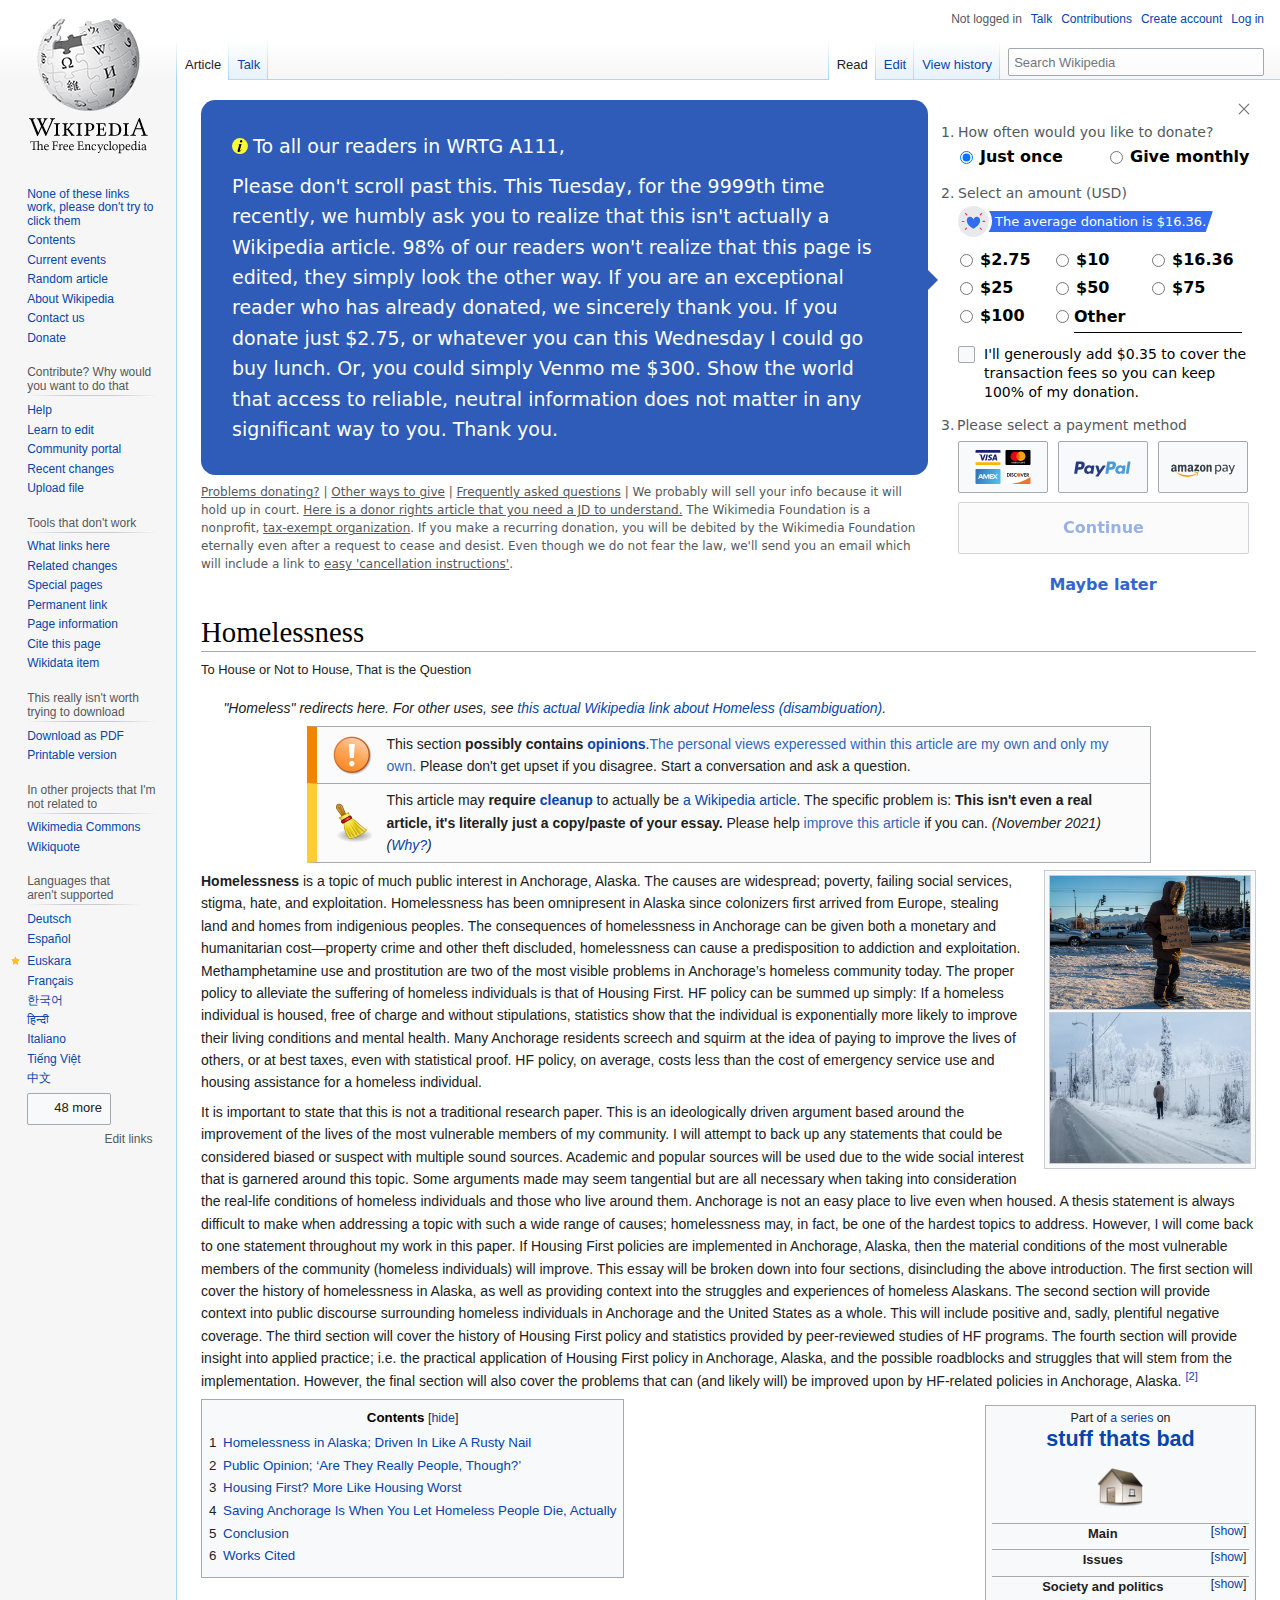
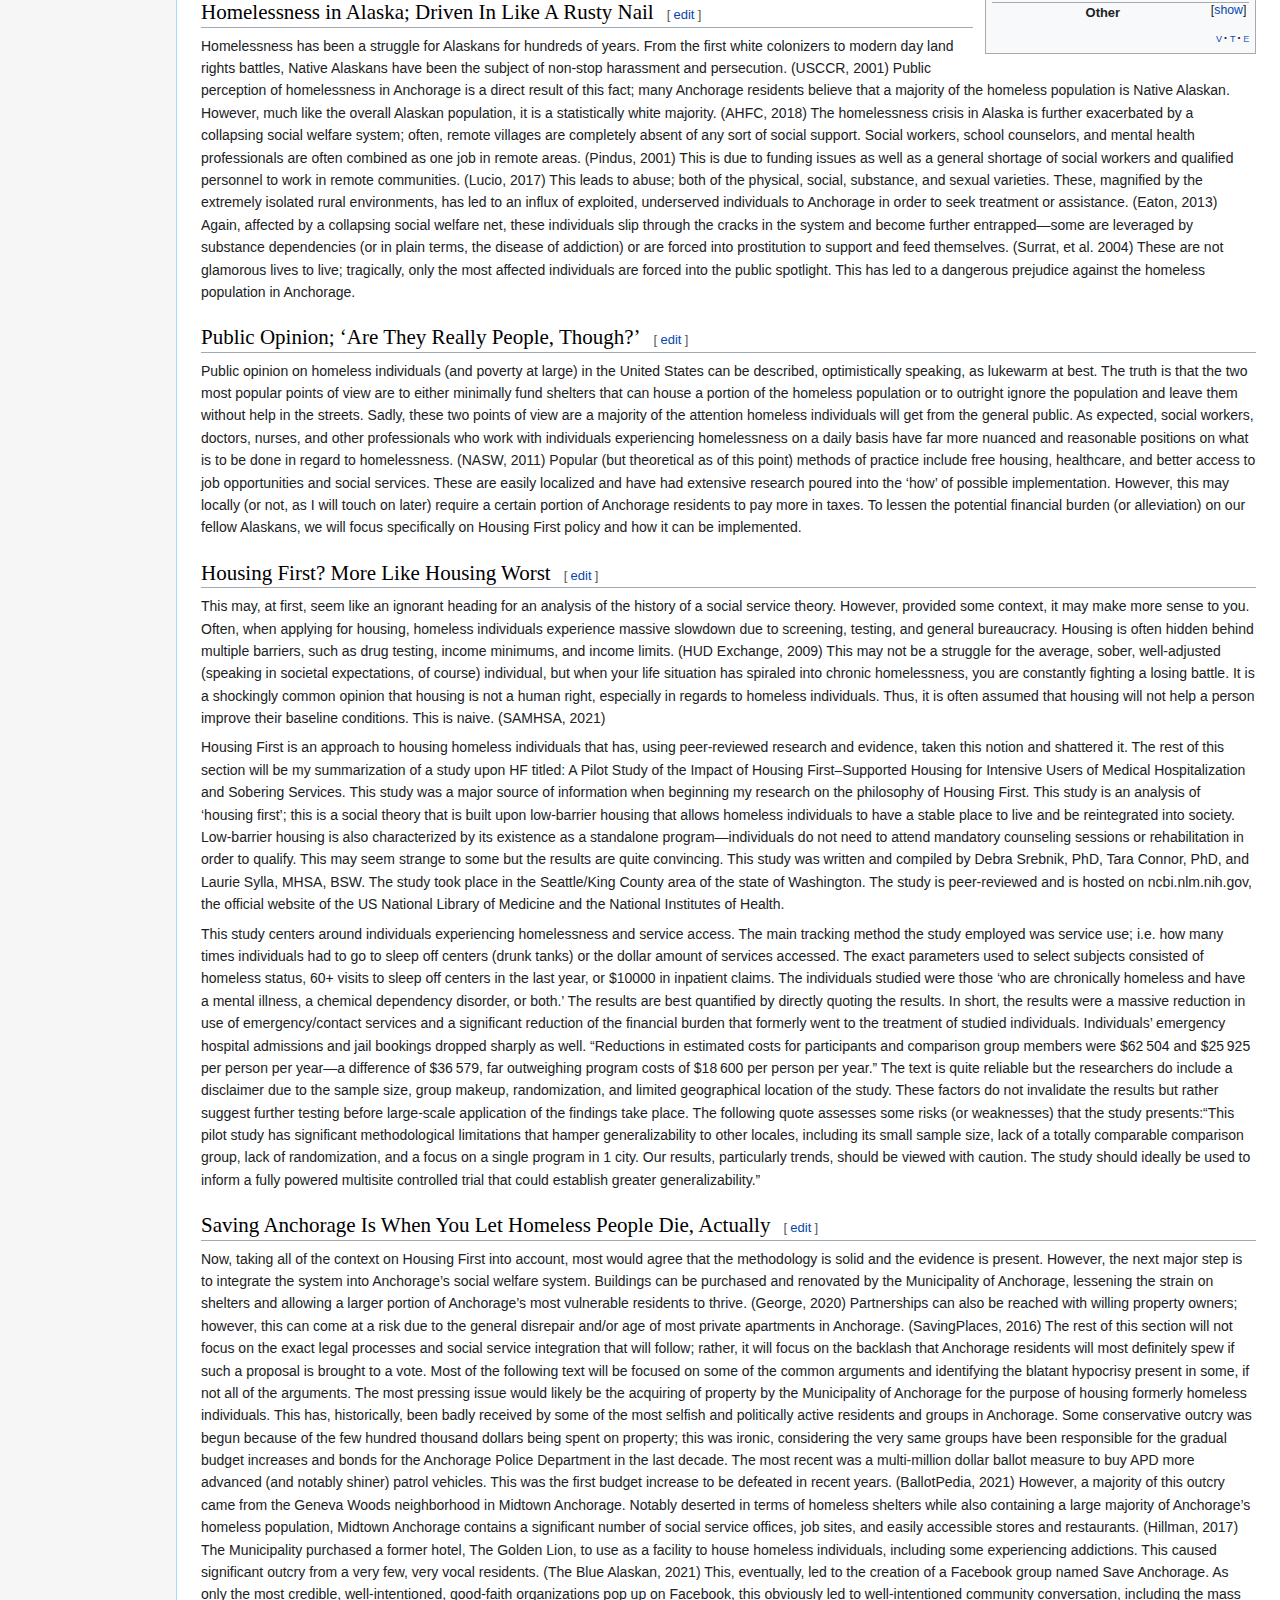
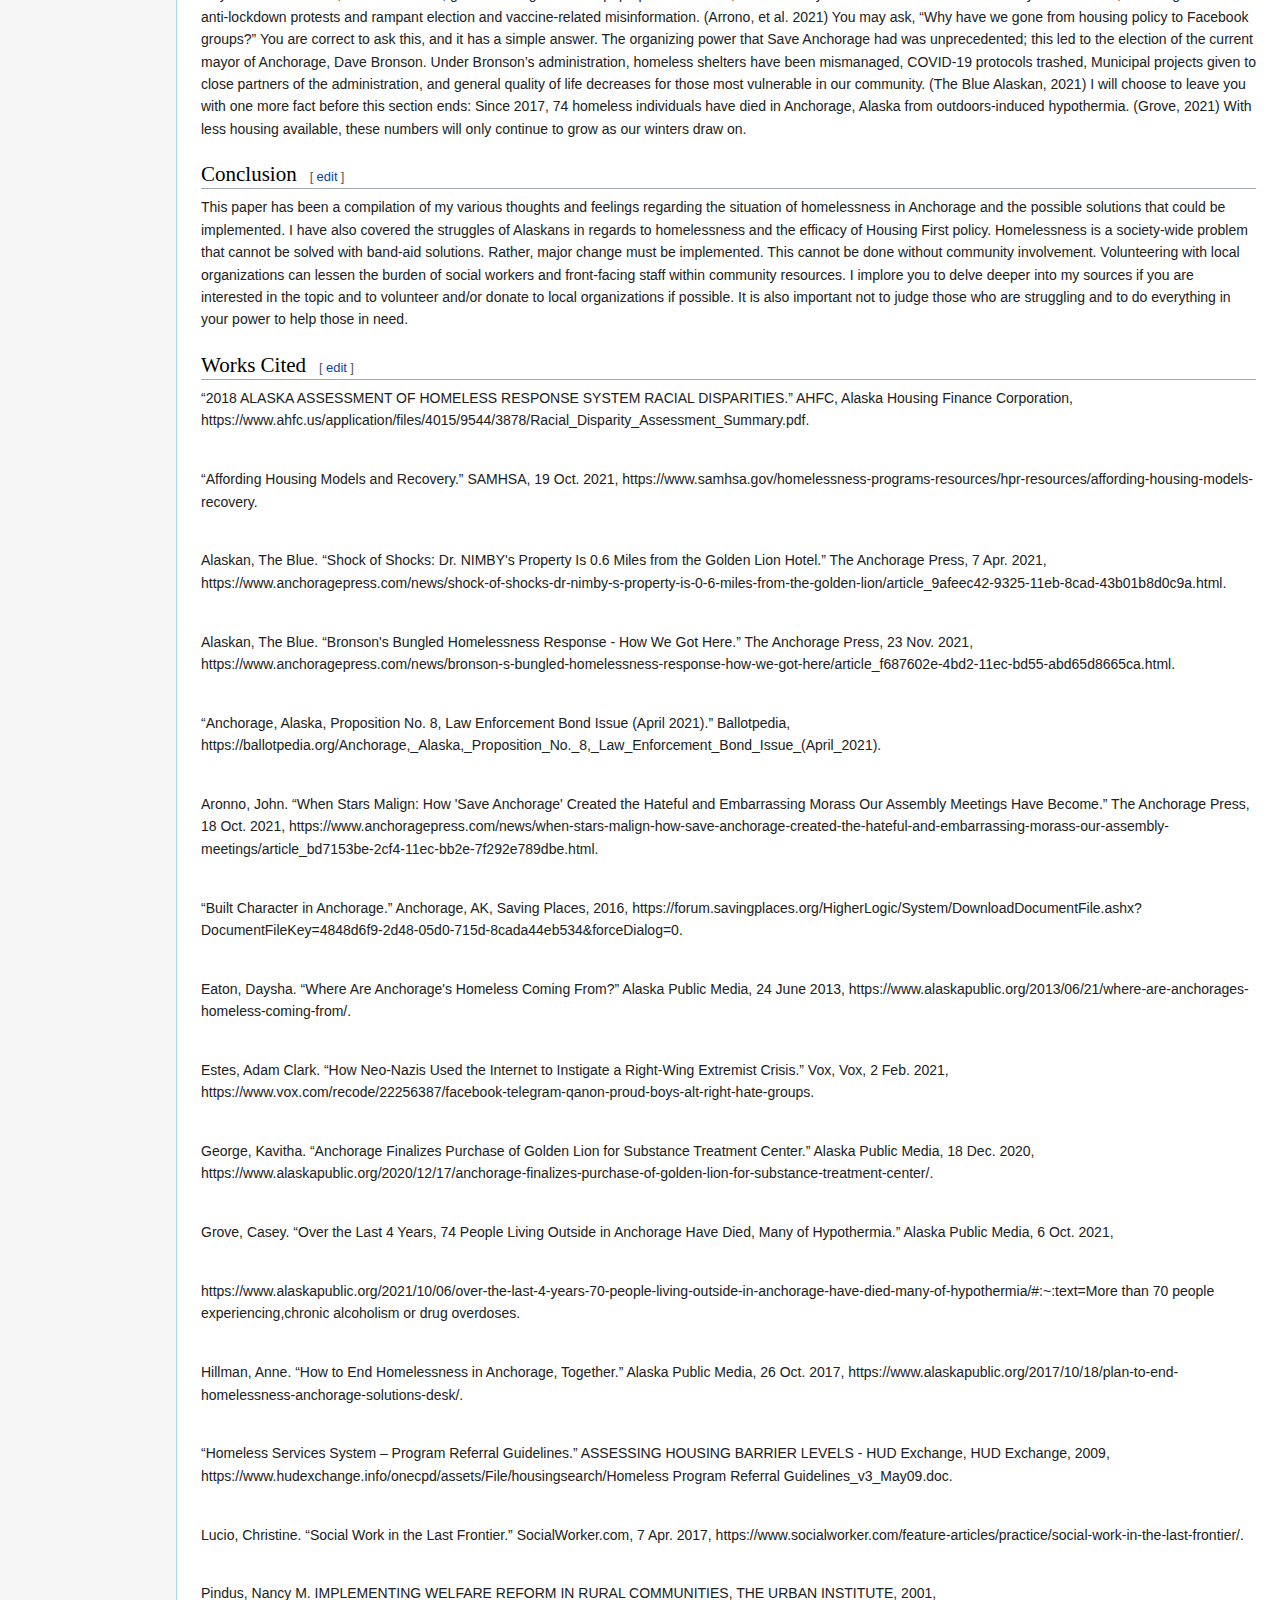
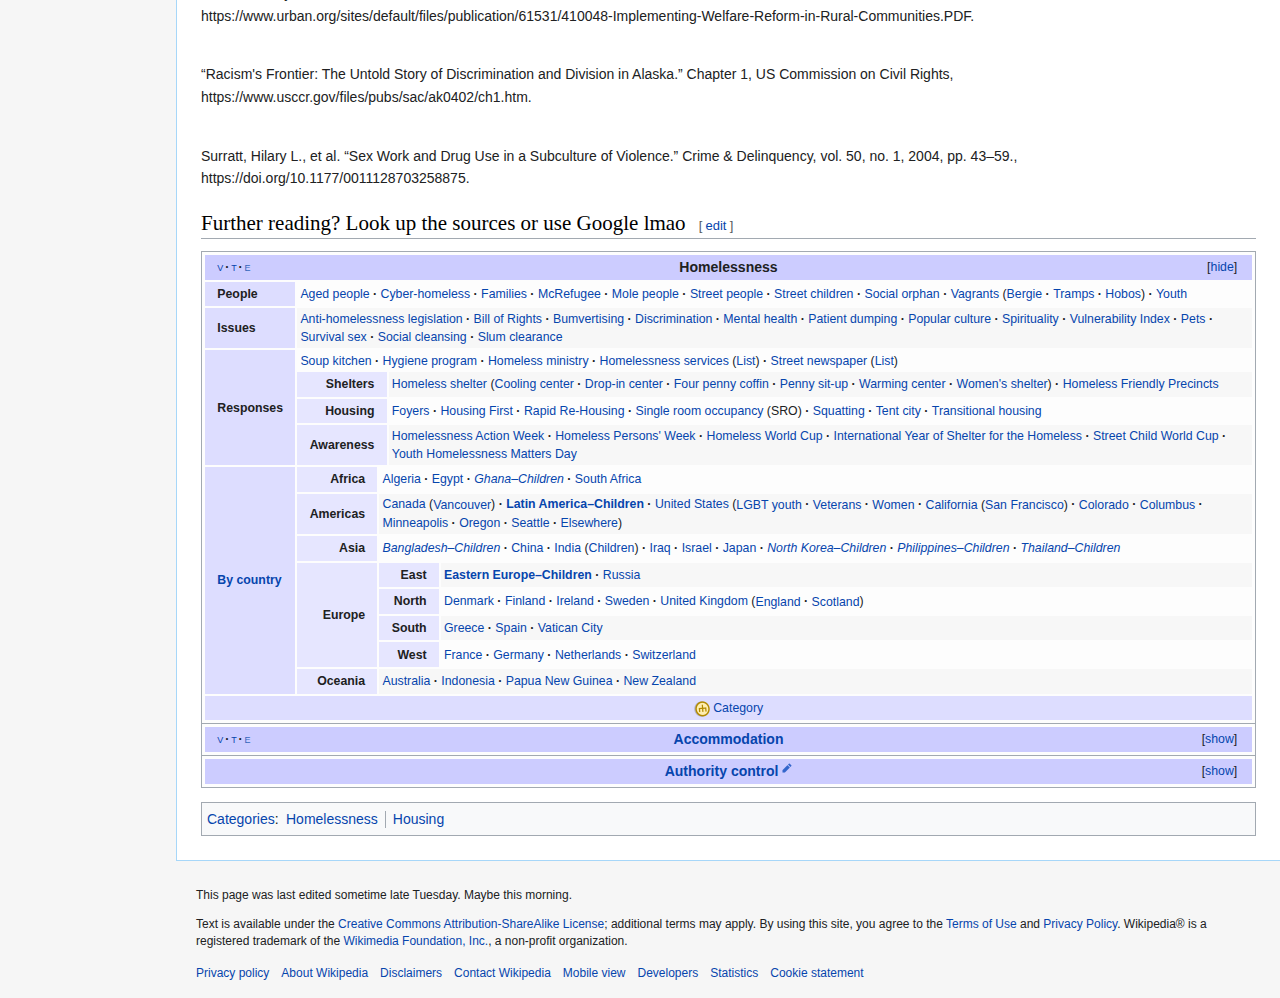
==== commit 08b53cd6: "Update index.html" ====
--- a/index.html
+++ b/index.html
@@ -54,7 +54,7 @@
                 <span class="frb-greeting">
                     To all our readers in <span class="frb-replace-countryname">WRTG A111</span>,
                 </span>
-                    Please don't scroll past this. This <span class="frb-replace-dayofweek">Tuesday</span>, for the <span class="frb-replace-seenCount-ordinalNum">9999th</span> time recently, we humbly ask you to realize that this isn't actually a Wikipedia article. 98% of our readers won't realize that this page is edited, they simply look the other way. If you are an exceptional reader who has already donated, we sincerely thank you. If you donate just <frb-amt>$2.75</frb-amt>, or whatever you can this <span class="frb-replace-dayofweek">Tuesday</span> I could go buy a drink or some chips from a vending machine down the hall. <frb-amt>Or, you could simply Venmo me $300. </frb-amt>Show the world that access to reliable, neutral information does not matter in any significant way to you. Thank you.
+                    Please don't scroll past this. This <span class="frb-replace-dayofweek">Tuesday</span>, for the <span class="frb-replace-seenCount-ordinalNum">9999th</span> time recently, we humbly ask you to realize that this isn't actually a Wikipedia article. 98% of our readers won't realize that this page is edited, they simply look the other way. If you are an exceptional reader who has already donated, we sincerely thank you. If you donate just <frb-amt>$2.75</frb-amt>, or whatever you can this <span class="frb-replace-dayofweek">Wednesday</span> I could go buy lunch. <frb-amt>Or, you could simply Venmo me $300. </frb-amt>Show the world that access to reliable, neutral information does not matter in any significant way to you. Thank you.
             </div>
             <div class="frb-footer frb-smallprint">
                 <span class="frb-localize-links">
@@ -227,7 +227,7 @@
 
                     <fieldset class="frb-fieldset frb-optin">
                         <legend>
-                            Can we follow up and let you know if we need your help again? <span class="frb-explanation">The support and advice we get from donors in <span class="frb-replace-countryname">the U.S.</span> is priceless, but many donors don't let us stay in touch. Will you commit today, this <span class="frb-replace-dayofweek">Tuesday</span>, to staying in touch with Wikipedia?</span>
+                            Can we follow up and let you know if we need your help again? <span class="frb-explanation">The support and advice we get from donors in <span class="frb-replace-countryname">the U.S.</span> is priceless, but many donors don't let us stay in touch. Will you commit today, this <span class="frb-replace-dayofweek">Wednesday</span>, to staying in touch with Wikipedia?</span>
                         </legend>
                         <ul>
                             <li class="frb-button">
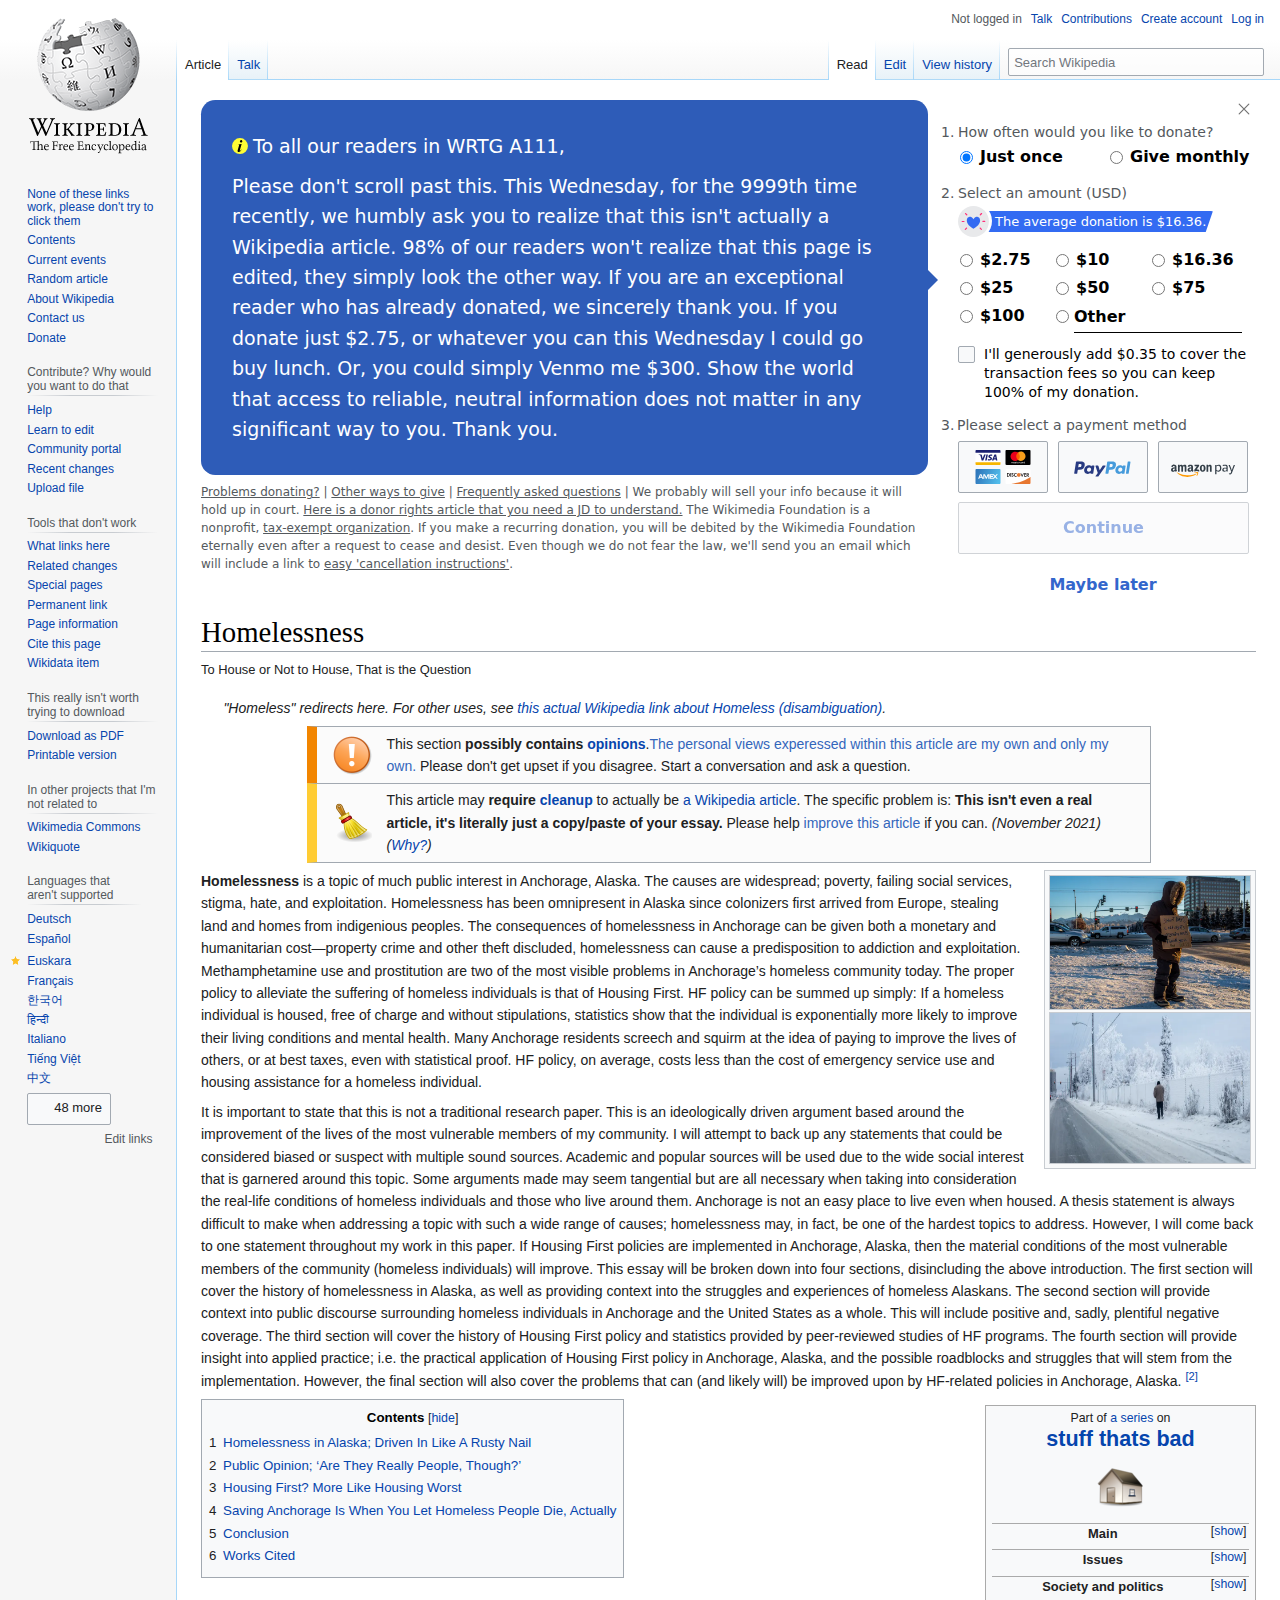
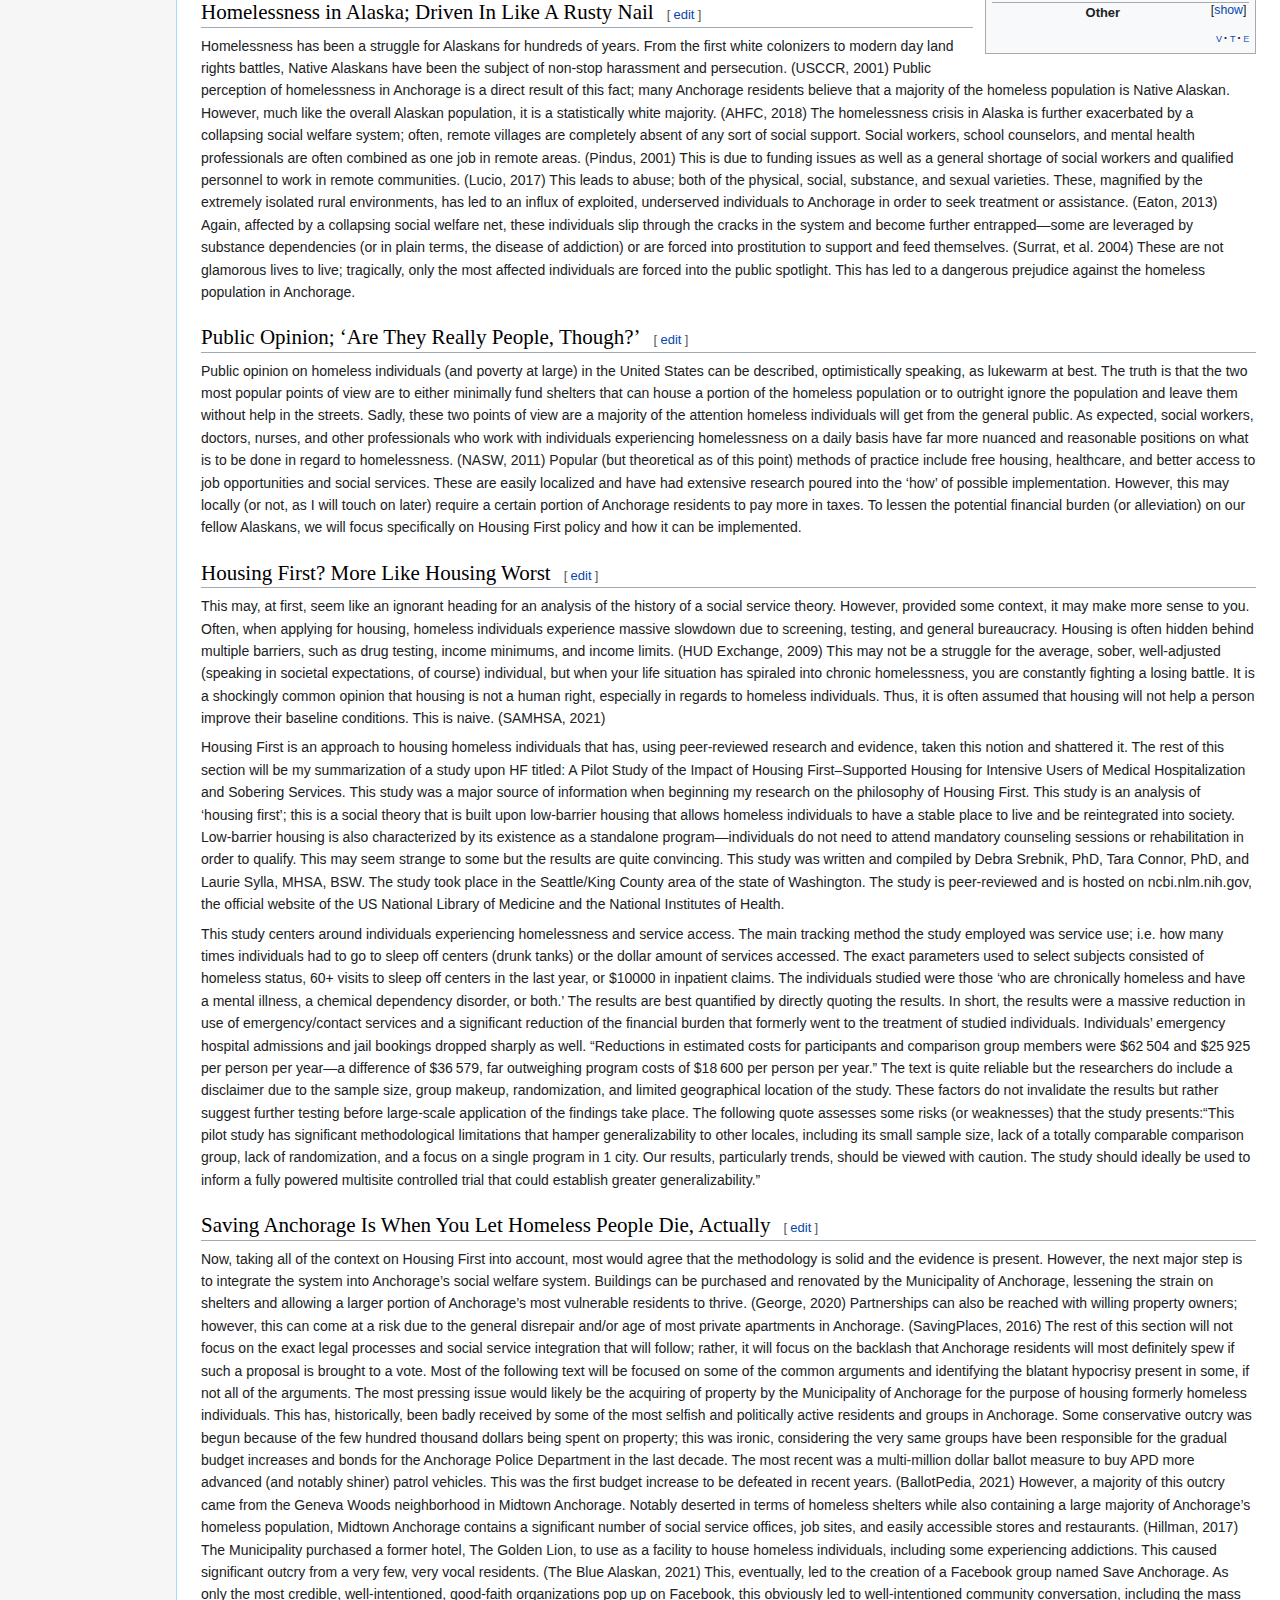
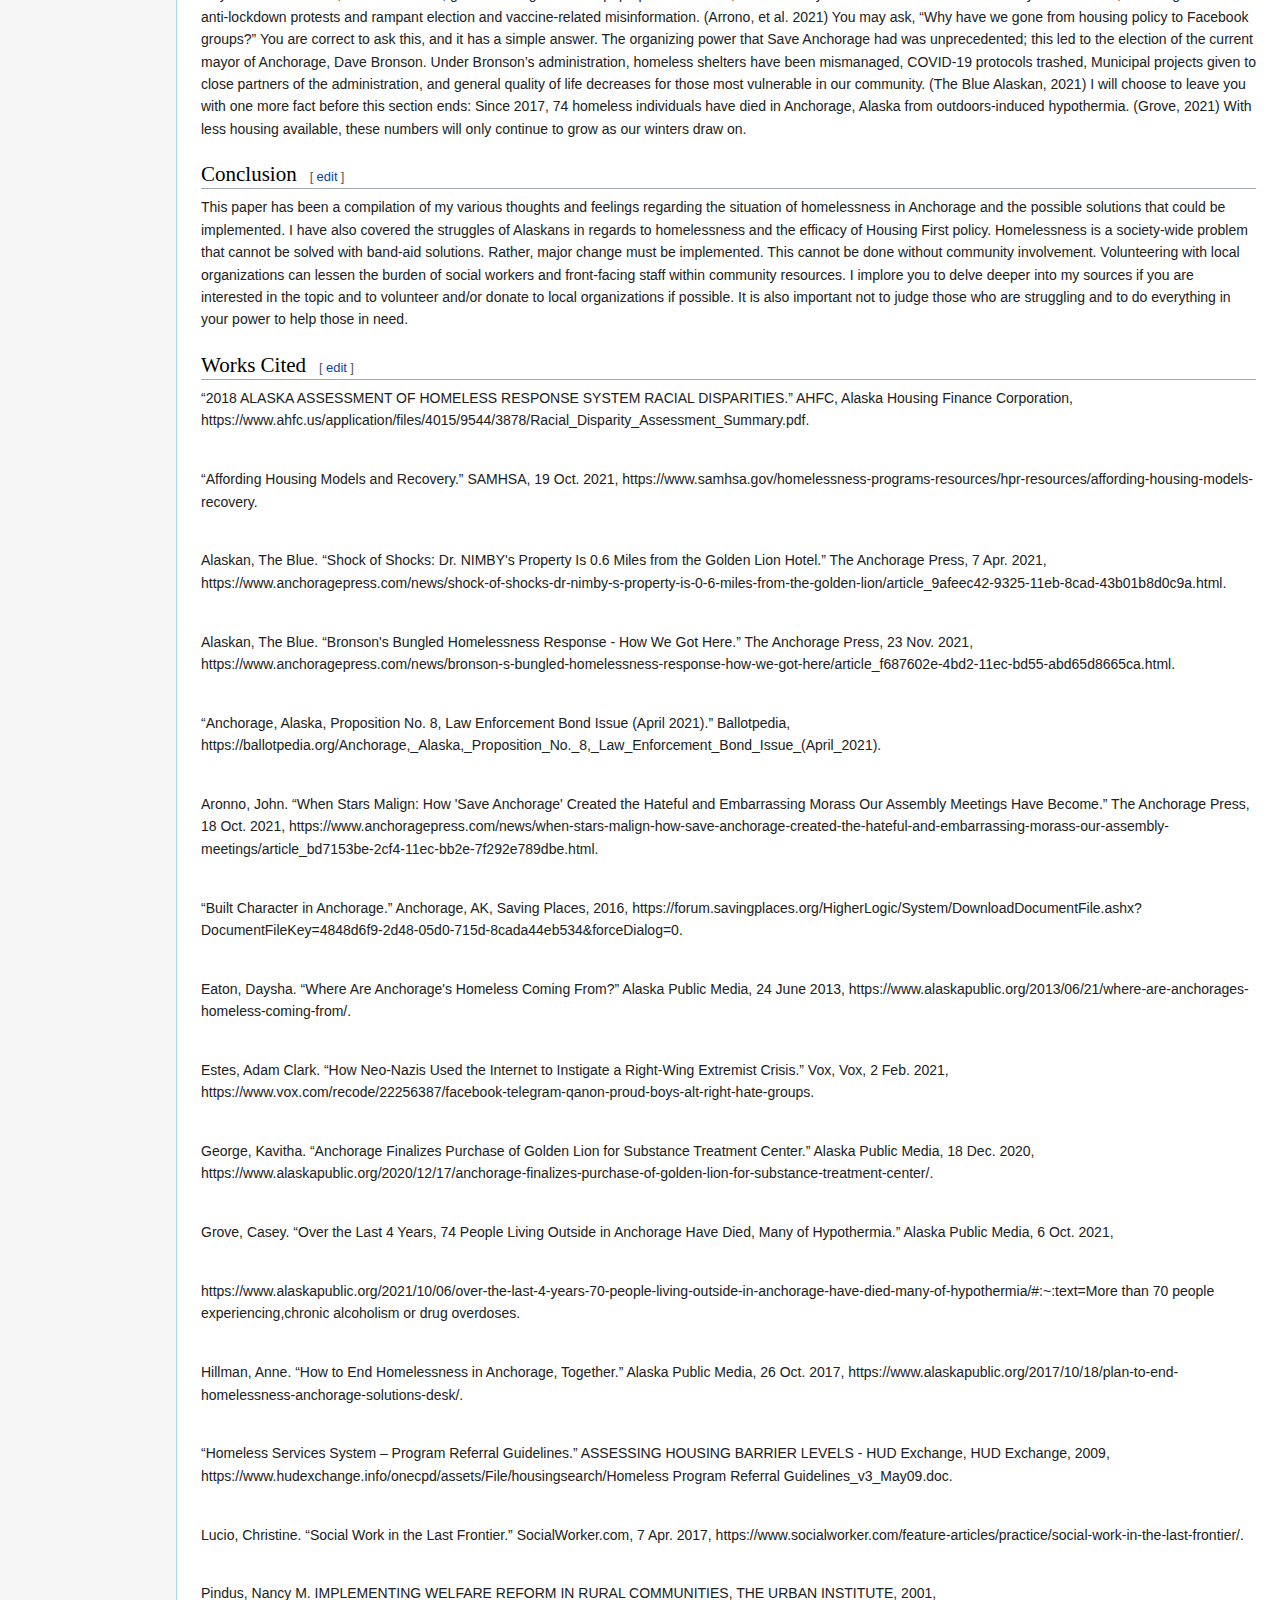
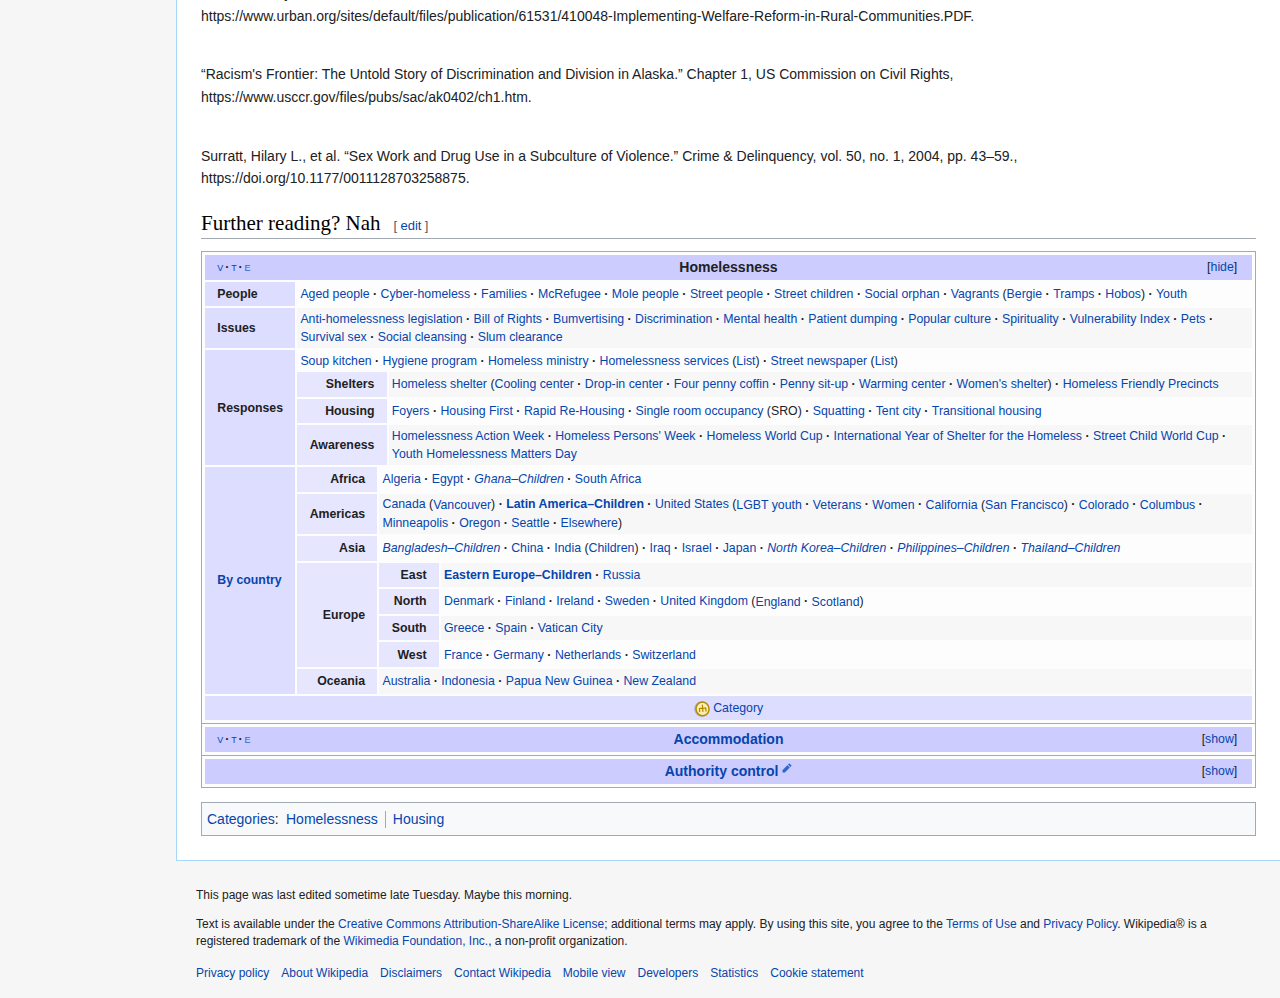
==== commit d2a16443: "Update index.html" ====
--- a/index.html
+++ b/index.html
@@ -54,7 +54,7 @@
                 <span class="frb-greeting">
                     To all our readers in <span class="frb-replace-countryname">WRTG A111</span>,
                 </span>
-                    Please don't scroll past this. This <span class="frb-replace-dayofweek">Tuesday</span>, for the <span class="frb-replace-seenCount-ordinalNum">9999th</span> time recently, we humbly ask you to realize that this isn't actually a Wikipedia article. 98% of our readers won't realize that this page is edited, they simply look the other way. If you are an exceptional reader who has already donated, we sincerely thank you. If you donate just <frb-amt>$2.75</frb-amt>, or whatever you can this <span class="frb-replace-dayofweek">Wednesday</span> I could go buy lunch. <frb-amt>Or, you could simply Venmo me $300. </frb-amt>Show the world that access to reliable, neutral information does not matter in any significant way to you. Thank you.
+                    Please don't scroll past this. This <span class="frb-replace-dayofweek">Wednesday</span>, for the <span class="frb-replace-seenCount-ordinalNum">9999th</span> time recently, we humbly ask you to realize that this isn't actually a Wikipedia article. 98% of our readers won't realize that this page is edited, they simply look the other way. If you are an exceptional reader who has already donated, we sincerely thank you. If you donate just <frb-amt>$2.75</frb-amt>, or whatever you can this <span class="frb-replace-dayofweek">Wednesday</span> I could go buy lunch. <frb-amt>Or, you could simply Venmo me $300. </frb-amt>Show the world that access to reliable, neutral information does not matter in any significant way to you. Thank you.
             </div>
             <div class="frb-footer frb-smallprint">
                 <span class="frb-localize-links">
@@ -698,7 +698,7 @@
 
 <p>“2018 ALASKA ASSESSMENT OF HOMELESS RESPONSE SYSTEM RACIAL DISPARITIES.” AHFC, Alaska Housing Finance Corporation, https://www.ahfc.us/application/files/4015/9544/3878/Racial_Disparity_Assessment_Summary.pdf.</p> <br><p>“Affording Housing Models and Recovery.” SAMHSA, 19 Oct. 2021, https://www.samhsa.gov/homelessness-programs-resources/hpr-resources/affording-housing-models-recovery.</p><br><p>Alaskan, The Blue. “Shock of Shocks: Dr. NIMBY's Property Is 0.6 Miles from the Golden Lion Hotel.” The Anchorage Press, 7 Apr. 2021, https://www.anchoragepress.com/news/shock-of-shocks-dr-nimby-s-property-is-0-6-miles-from-the-golden-lion/article_9afeec42-9325-11eb-8cad-43b01b8d0c9a.html.</p><br><p>Alaskan, The Blue. “Bronson's Bungled Homelessness Response - How We Got Here.” The Anchorage Press, 23 Nov. 2021, https://www.anchoragepress.com/news/bronson-s-bungled-homelessness-response-how-we-got-here/article_f687602e-4bd2-11ec-bd55-abd65d8665ca.html.</p><br><p>“Anchorage, Alaska, Proposition No. 8, Law Enforcement Bond Issue (April 2021).” Ballotpedia, https://ballotpedia.org/Anchorage,_Alaska,_Proposition_No._8,_Law_Enforcement_Bond_Issue_(April_2021).</p><br><p>Aronno, John. “When Stars Malign: How 'Save Anchorage' Created the Hateful and Embarrassing Morass Our Assembly Meetings Have Become.” The Anchorage Press, 18 Oct. 2021, https://www.anchoragepress.com/news/when-stars-malign-how-save-anchorage-created-the-hateful-and-embarrassing-morass-our-assembly-meetings/article_bd7153be-2cf4-11ec-bb2e-7f292e789dbe.html.</p><br><p>“Built Character in Anchorage.” Anchorage, AK, Saving Places, 2016, https://forum.savingplaces.org/HigherLogic/System/DownloadDocumentFile.ashx?DocumentFileKey=4848d6f9-2d48-05d0-715d-8cada44eb534&amp;forceDialog=0.</p><br><p>Eaton, Daysha. “Where Are Anchorage's Homeless Coming From?” Alaska Public Media, 24 June 2013, https://www.alaskapublic.org/2013/06/21/where-are-anchorages-homeless-coming-from/.</p><br><p>Estes, Adam Clark. “How Neo-Nazis Used the Internet to Instigate a Right-Wing Extremist Crisis.” Vox, Vox, 2 Feb. 2021, https://www.vox.com/recode/22256387/facebook-telegram-qanon-proud-boys-alt-right-hate-groups.</p><br><p>George, Kavitha. “Anchorage Finalizes Purchase of Golden Lion for Substance Treatment Center.” Alaska Public Media, 18 Dec. 2020, https://www.alaskapublic.org/2020/12/17/anchorage-finalizes-purchase-of-golden-lion-for-substance-treatment-center/.</p><br><p>Grove, Casey. “Over the Last 4 Years, 74 People Living Outside in Anchorage Have Died, Many of Hypothermia.” Alaska Public Media, 6 Oct. 2021, </p><br><p>https://www.alaskapublic.org/2021/10/06/over-the-last-4-years-70-people-living-outside-in-anchorage-have-died-many-of-hypothermia/#:~:text=More than 70 people experiencing,chronic alcoholism or drug overdoses.</p><br><p>Hillman, Anne. “How to End Homelessness in Anchorage, Together.” Alaska Public Media, 26 Oct. 2017, https://www.alaskapublic.org/2017/10/18/plan-to-end-homelessness-anchorage-solutions-desk/.</p><br><p>“Homeless Services System – Program Referral Guidelines.” ASSESSING HOUSING BARRIER LEVELS - HUD Exchange, HUD Exchange, 2009, https://www.hudexchange.info/onecpd/assets/File/housingsearch/Homeless Program Referral Guidelines_v3_May09.doc.</p><br><p>Lucio, Christine. “Social Work in the Last Frontier.” SocialWorker.com, 7 Apr. 2017, https://www.socialworker.com/feature-articles/practice/social-work-in-the-last-frontier/.</p><br><p>Pindus, Nancy M. IMPLEMENTING WELFARE REFORM IN RURAL COMMUNITIES, THE URBAN INSTITUTE, 2001, https://www.urban.org/sites/default/files/publication/61531/410048-Implementing-Welfare-Reform-in-Rural-Communities.PDF.</p><br><p>“Racism's Frontier: The Untold Story of Discrimination and Division in Alaska.” Chapter 1, US Commission on Civil Rights, https://www.usccr.gov/files/pubs/sac/ak0402/ch1.htm.</p><br><p>Surratt, Hilary L., et al. “Sex Work and Drug Use in a Subculture of Violence.” Crime &amp; Delinquency, vol. 50, no. 1, 2004, pp. 43–59., https://doi.org/10.1177/0011128703258875.</p>
 
-<h2><span class="mw-headline" id="Further_reading">Further reading? Look up the sources or use Google lmao</span><span class="mw-editsection"><span class="mw-editsection-bracket">[</span><a href="https://en.wikipedia.org/w/index.php?title=Homelessness&amp;action=edit&amp;section=74" title="Edit section: Further reading">edit</a><span class="mw-editsection-bracket">]</span></span></h2>
+<h2><span class="mw-headline" id="Further_reading">Further reading? Nah</span><span class="mw-editsection"><span class="mw-editsection-bracket">[</span><a href="https://en.wikipedia.org/w/index.php?title=Homelessness&amp;action=edit&amp;section=74" title="Edit section: Further reading">edit</a><span class="mw-editsection-bracket">]</span></span></h2>
 
 
 
